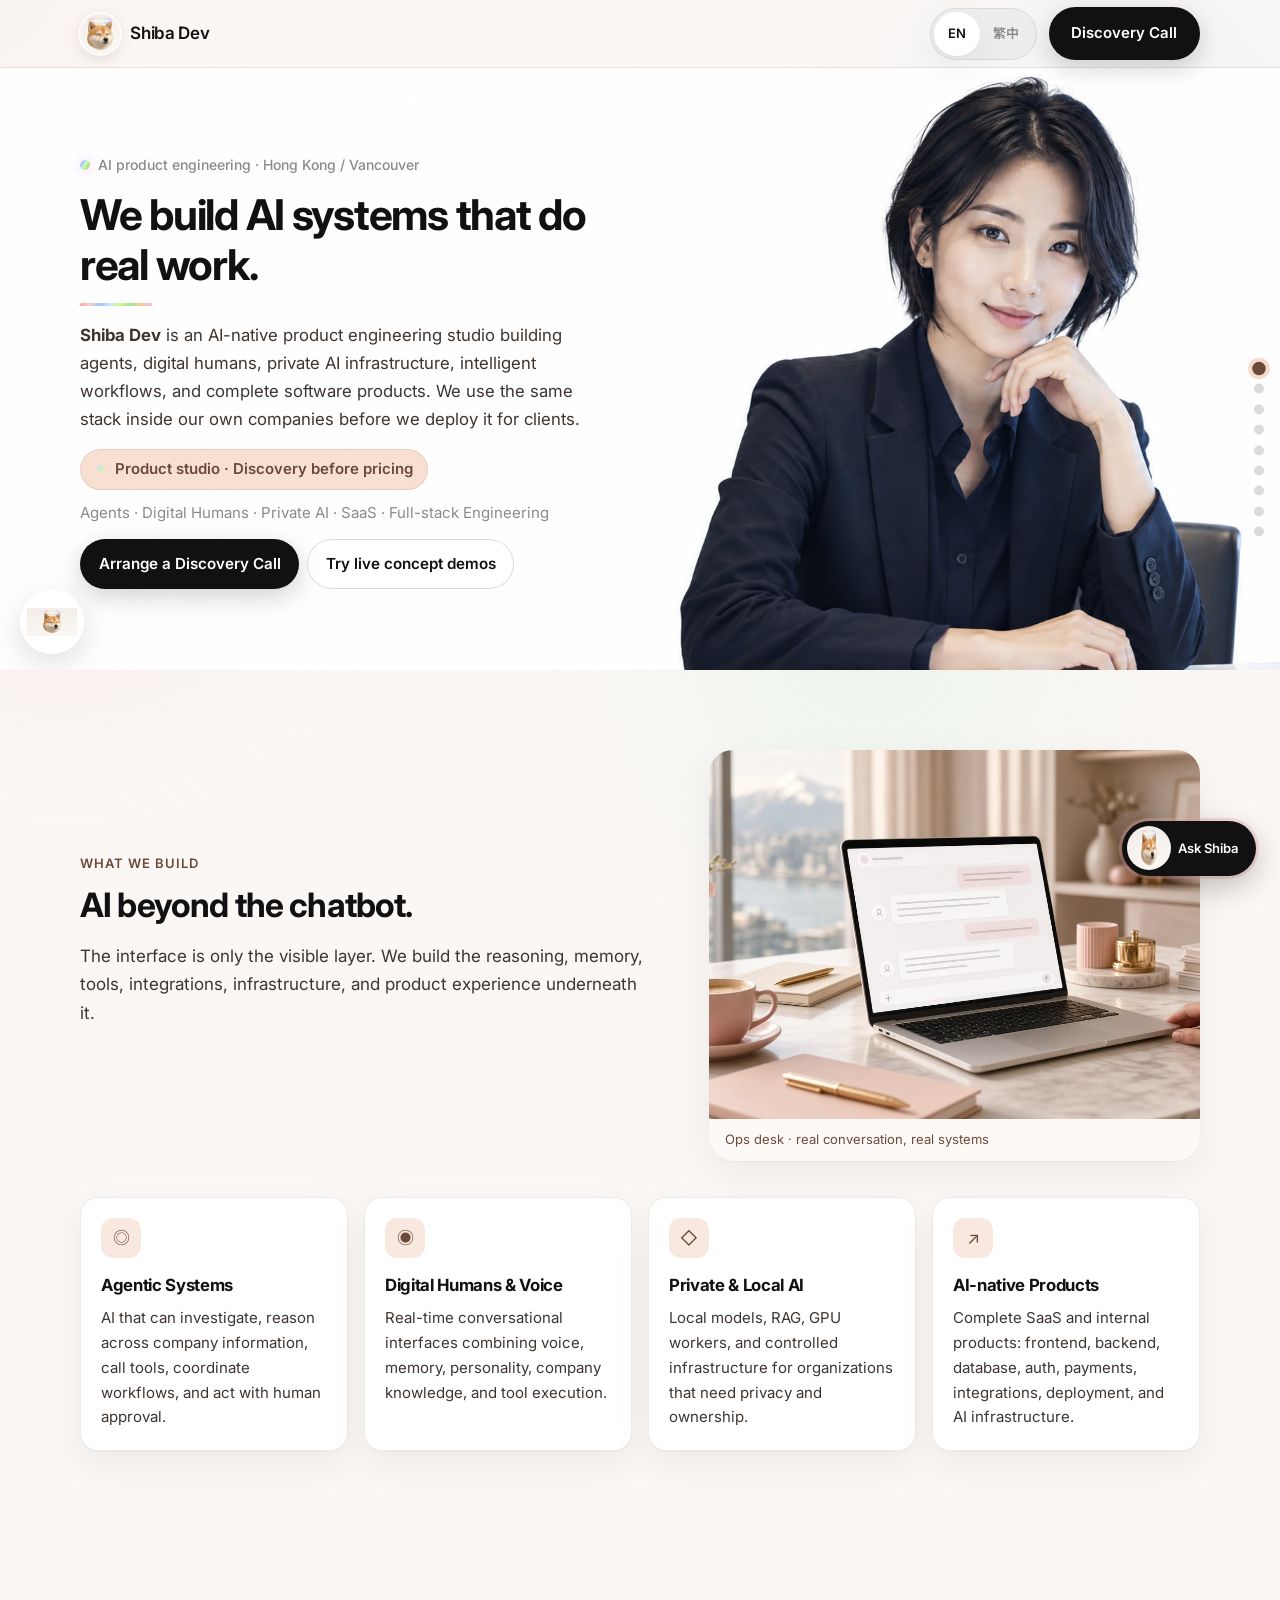
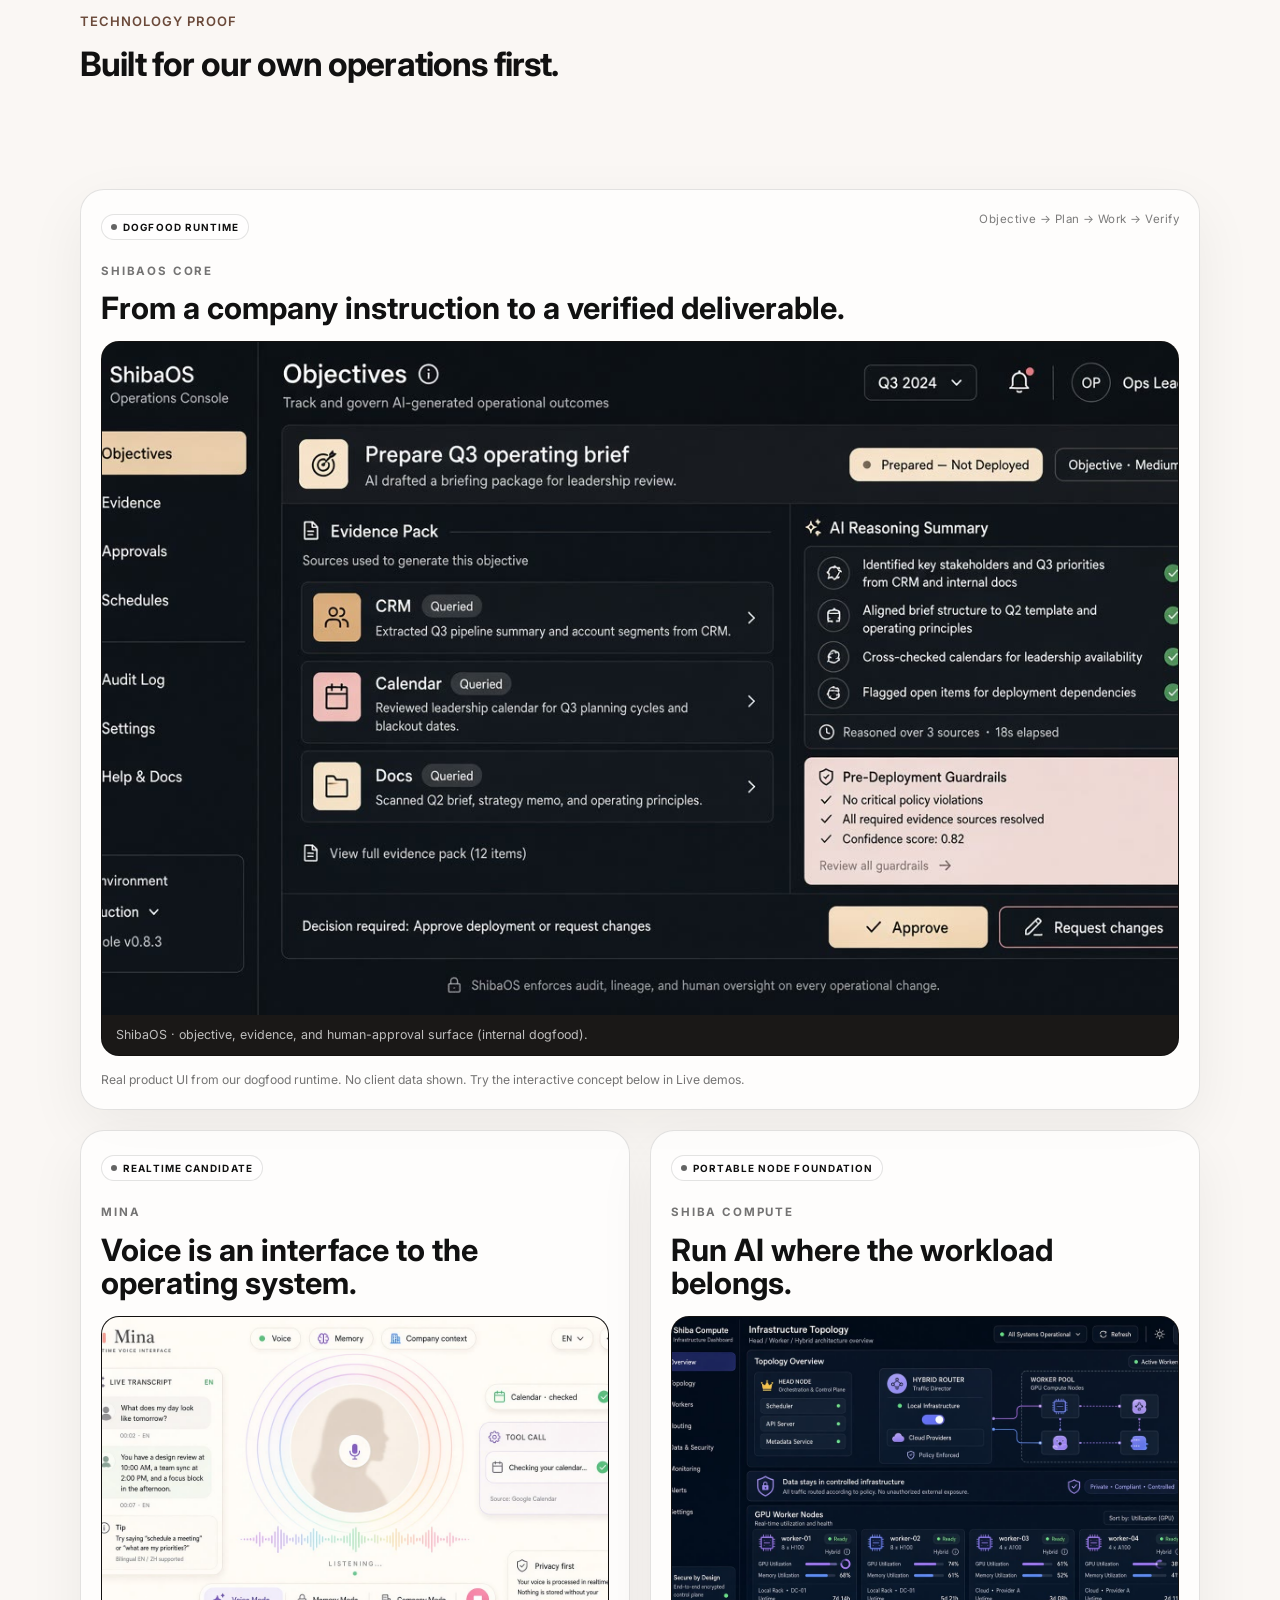
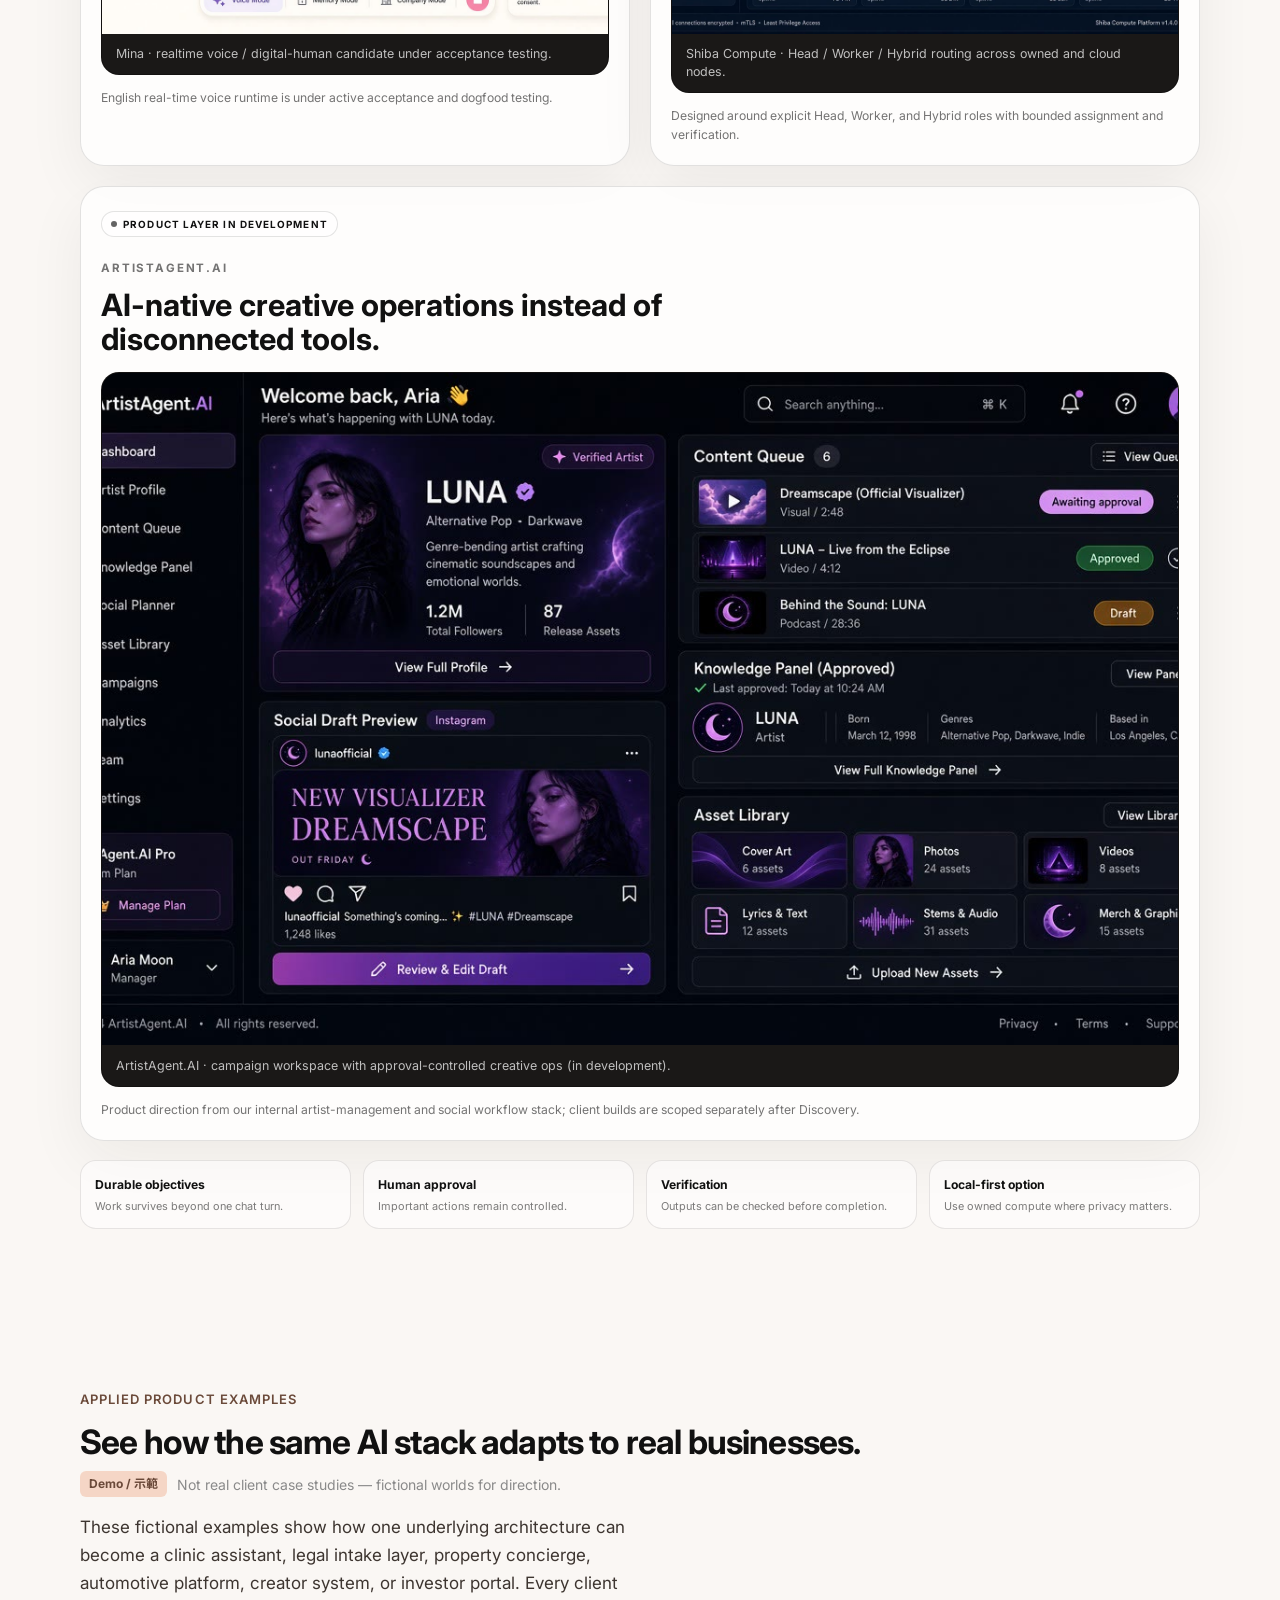
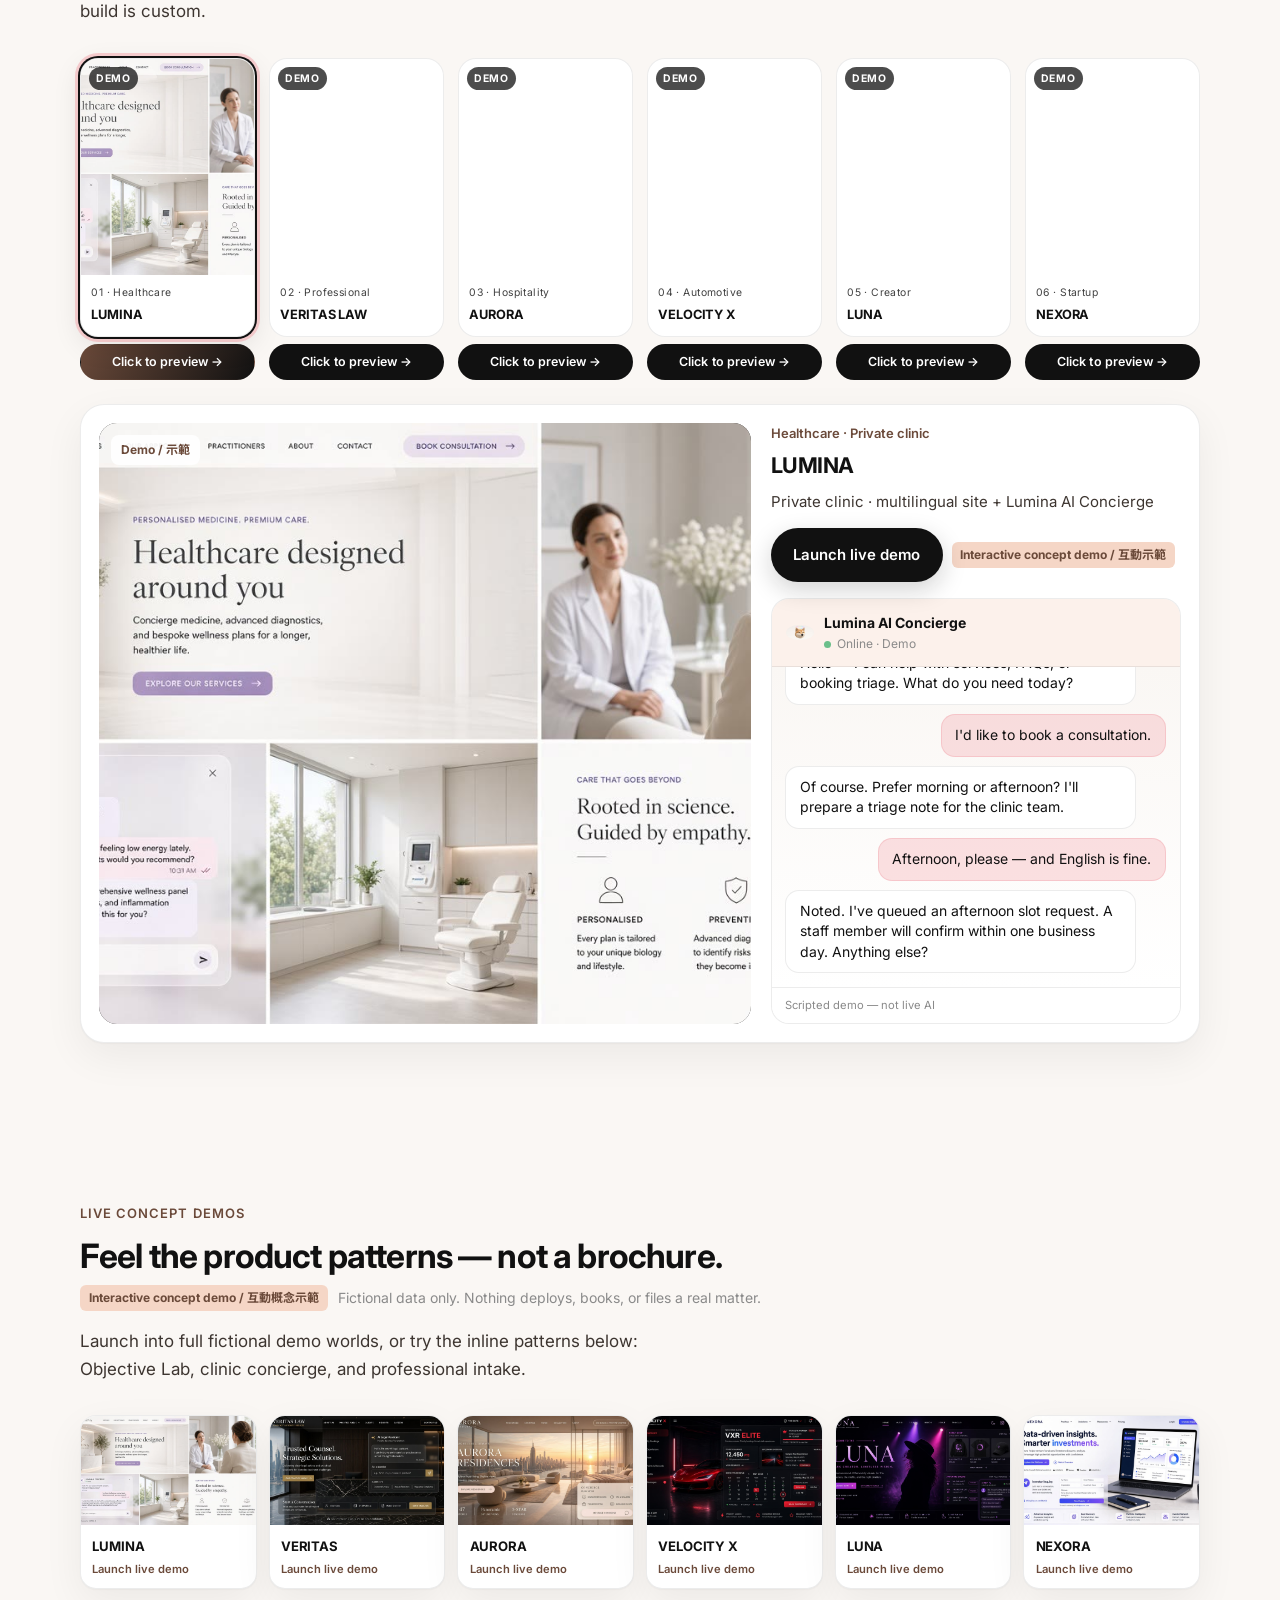
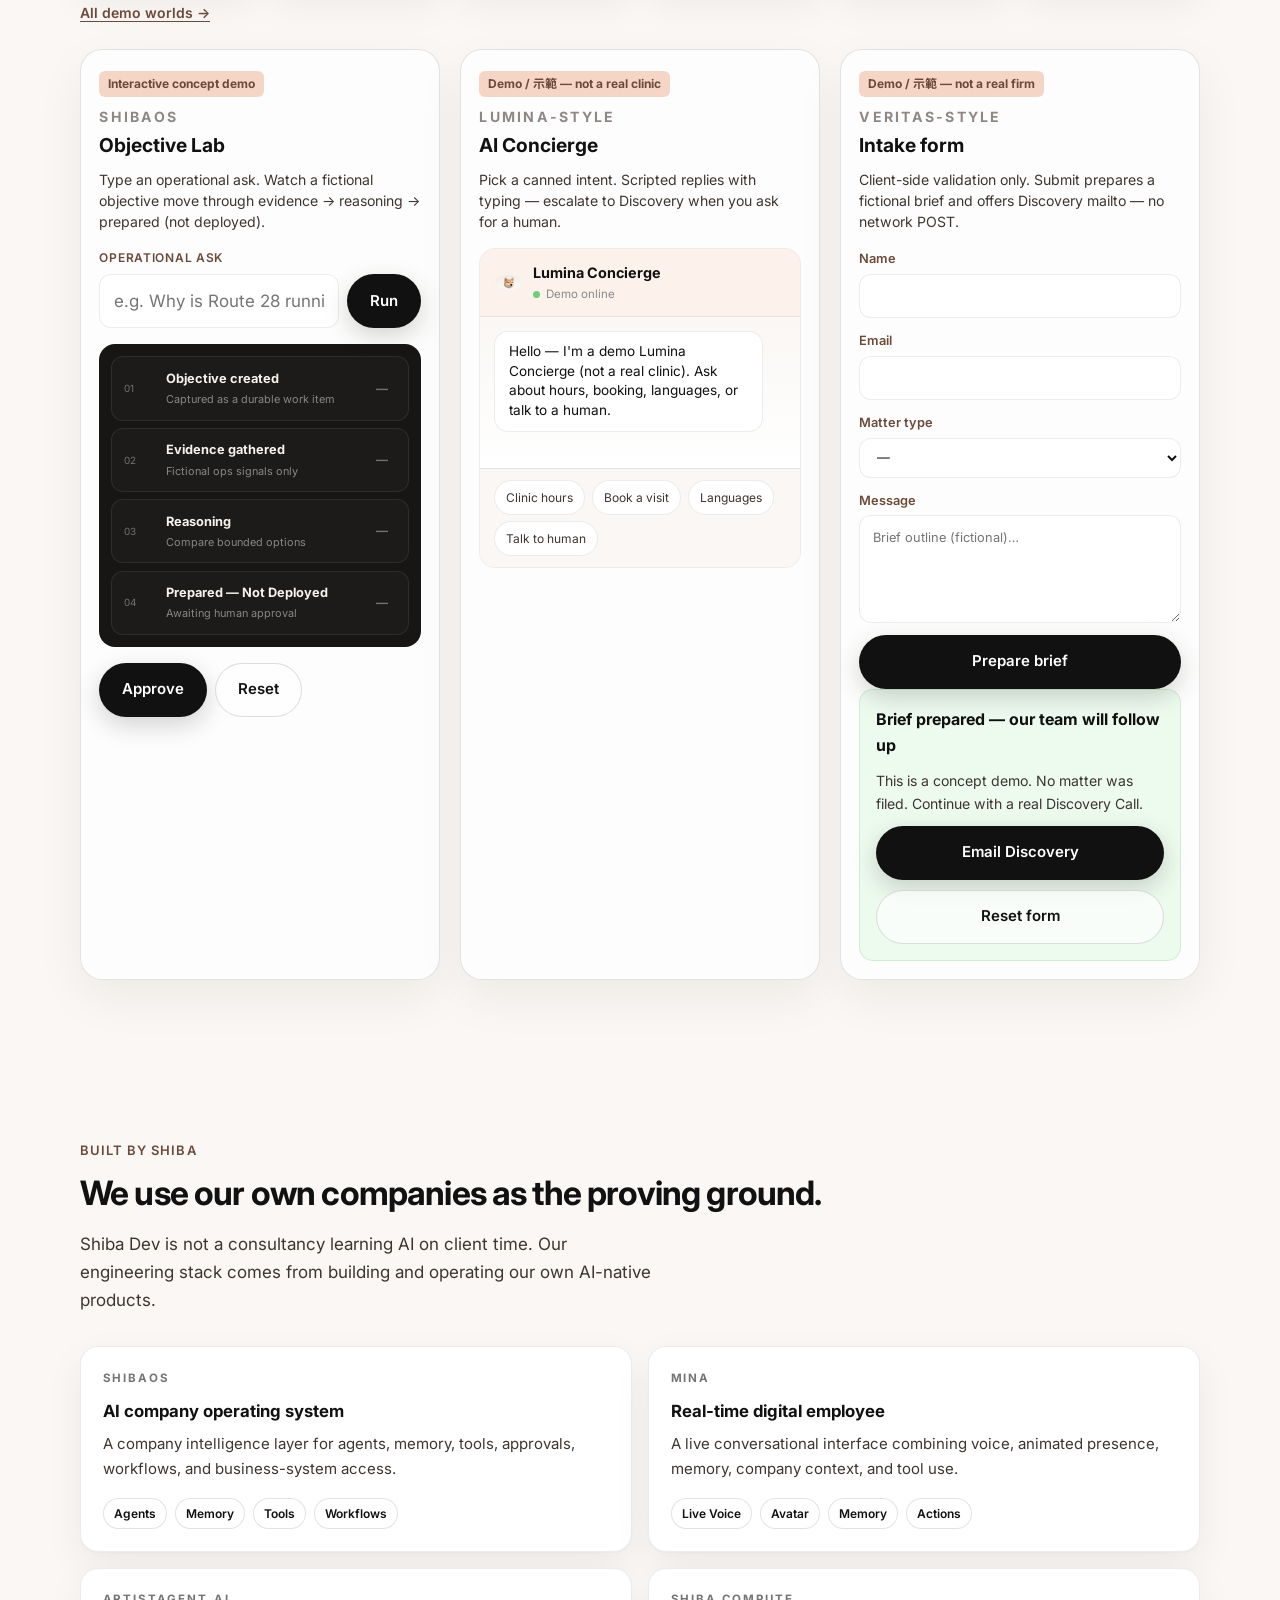
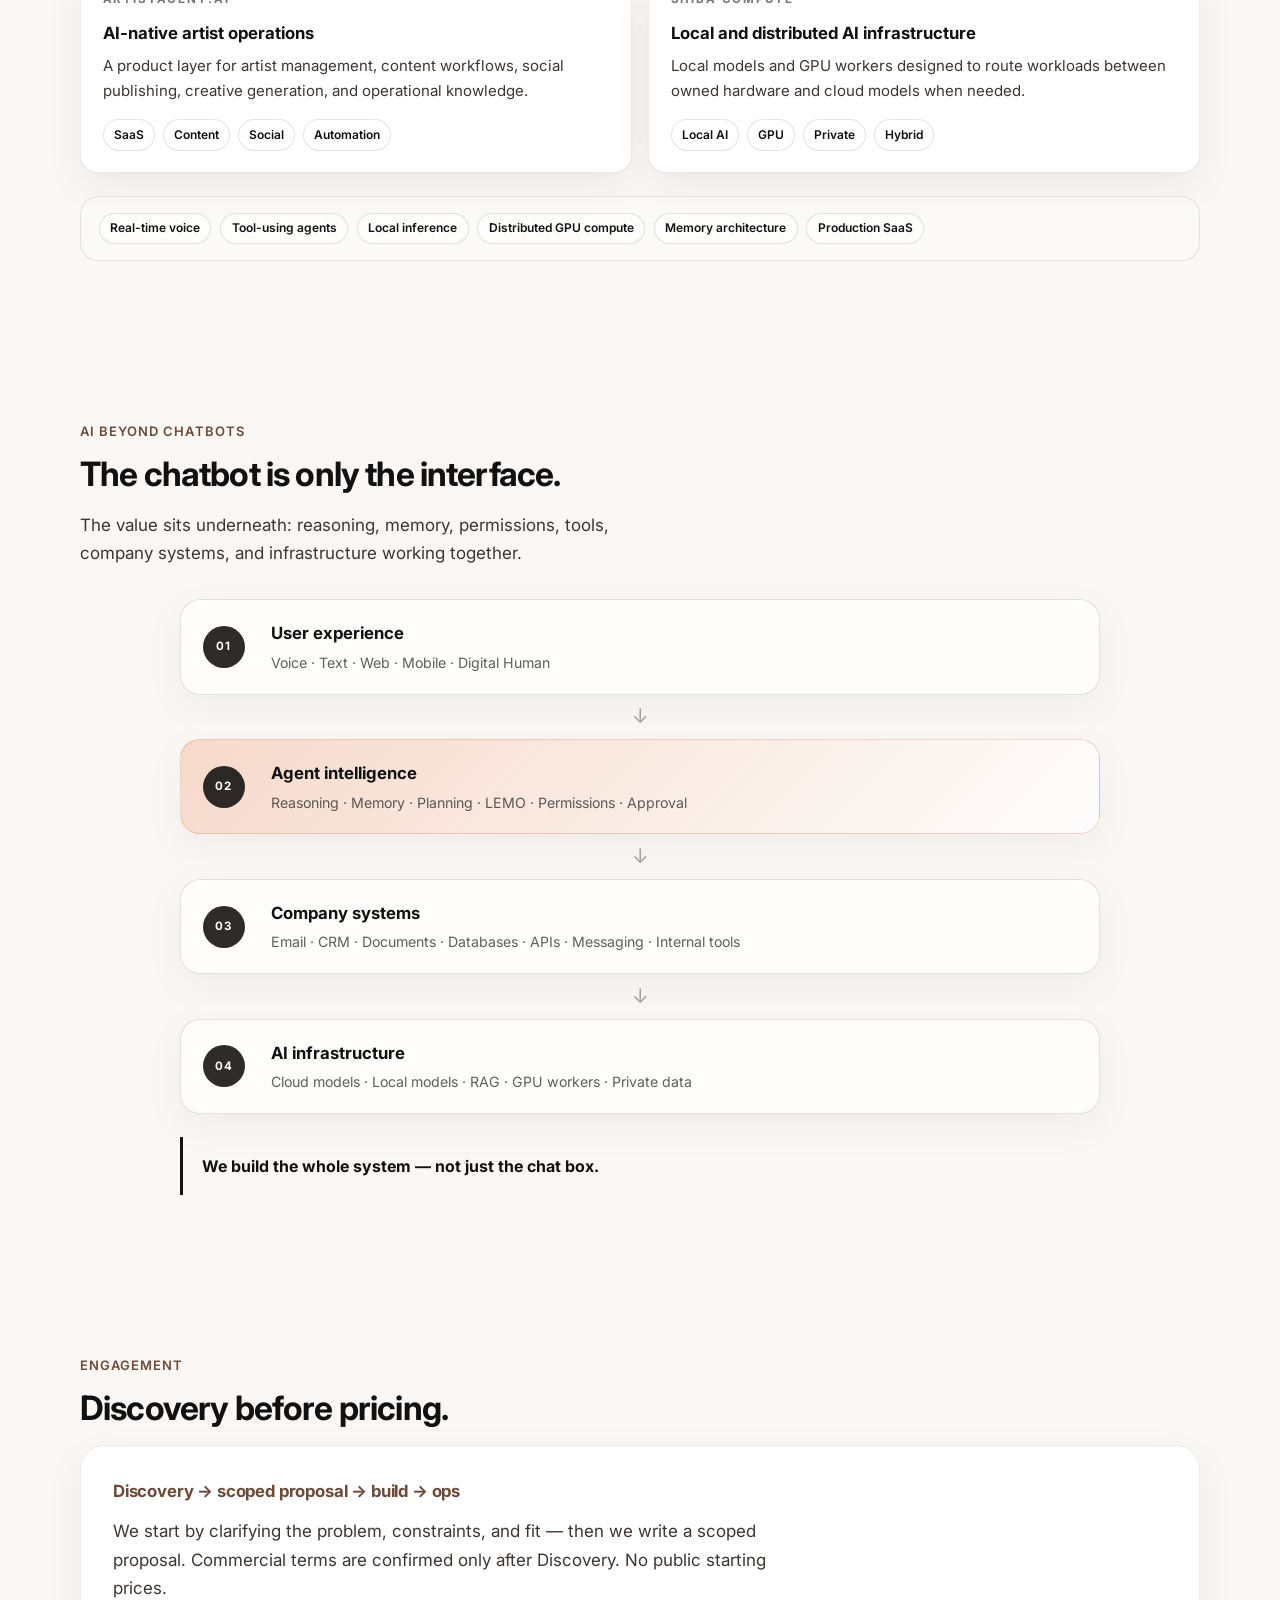
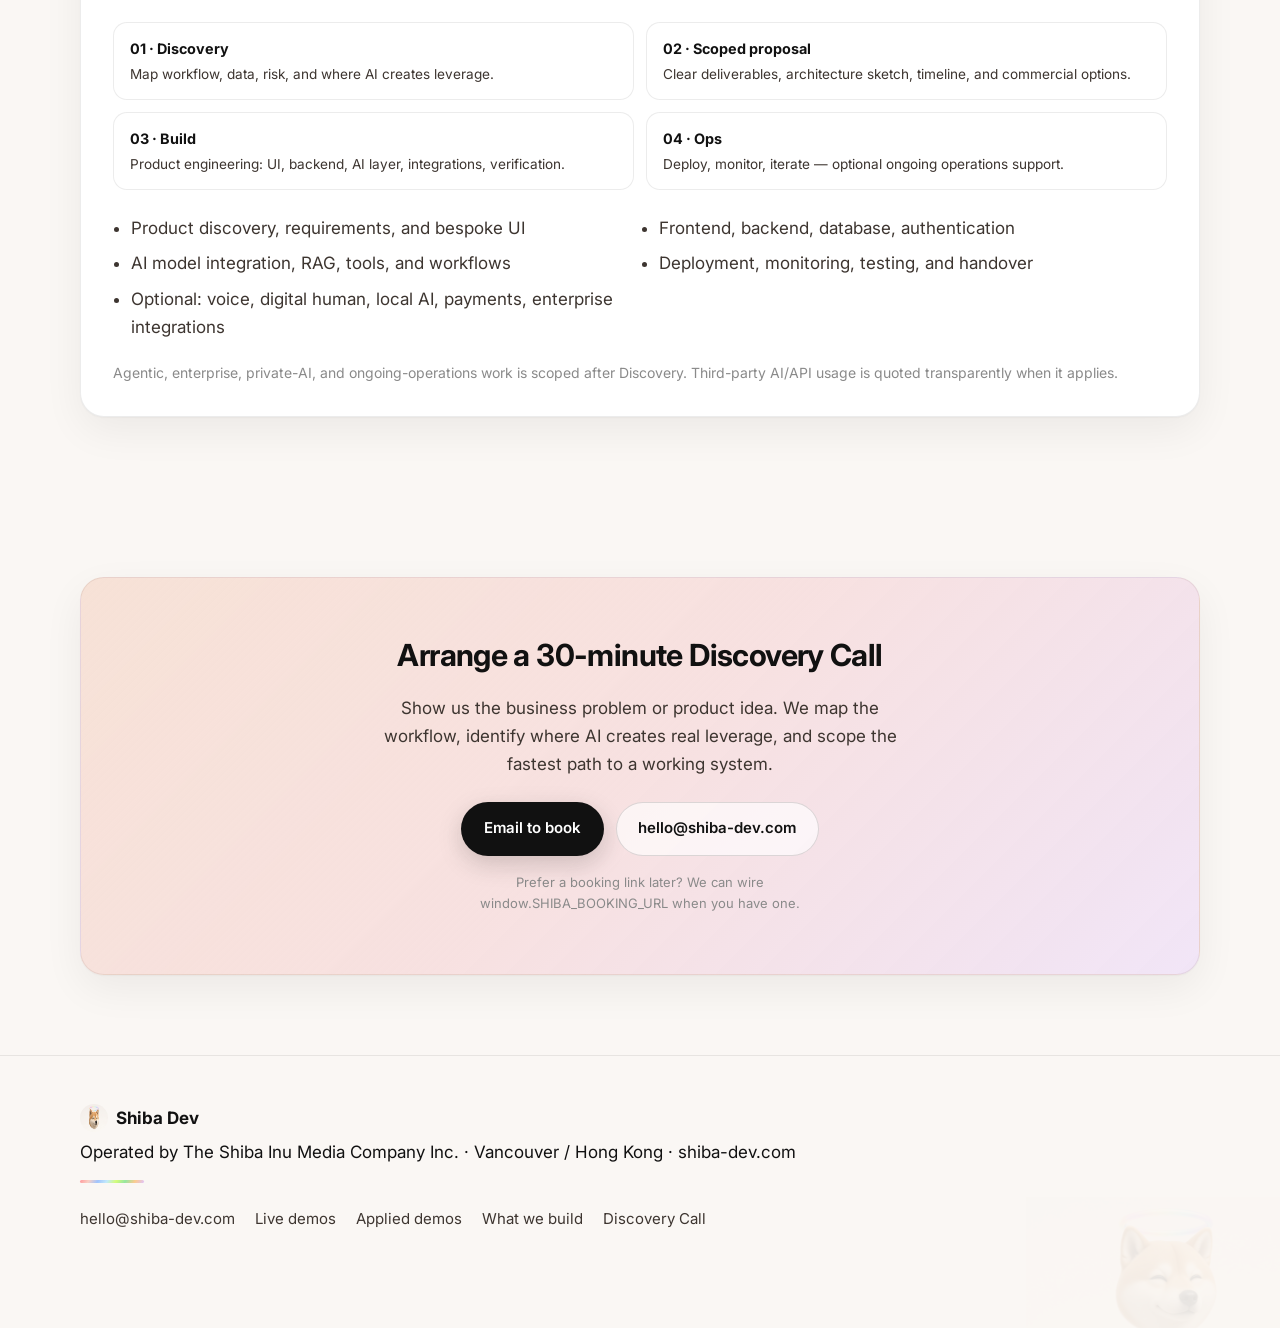
==== index.html @ fb492b7f "Defer mobile Discovery bar until past hero Hide the sticky bottom CTA while the hero is on screen so" ====
<!DOCTYPE html>
<html lang="en">
<head>
  <meta charset="utf-8" />
  <meta name="viewport" content="width=device-width, initial-scale=1" />
  <title>Shiba Dev — AI Product Engineering & Agent Systems | Hong Kong</title>
  <meta name="description" content="Shiba Dev is a Hong Kong AI product engineering studio building AI agents, digital humans, private AI infrastructure, intelligent workflows, and custom AI software." />
  <meta name="theme-color" content="#F5D6C6" />
  <link rel="canonical" href="https://shiba-dev.com/" />
  <link rel="icon" href="assets/shiba-favicon.png" type="image/png" />
  <link rel="apple-touch-icon" href="assets/shiba-favicon.png" />

  <meta property="og:type" content="website" />
  <meta property="og:url" content="https://shiba-dev.com/" />
  <meta property="og:title" content="Shiba Dev — AI Product Engineering & Agent Systems" />
  <meta property="og:description" content="We build AI systems that do real work — agents, digital humans, private AI, and intelligent software." />
  <meta property="og:image" content="https://shiba-dev.com/assets/shiba-mark.png" />
  <meta property="og:locale" content="en_US" />
  <meta property="og:locale:alternate" content="zh_HK" />
  <meta property="og:site_name" content="Shiba Dev" />
  <meta name="twitter:card" content="summary_large_image" />
  <meta name="twitter:title" content="Shiba Dev — AI Product Engineering & Agent Systems" />
  <meta name="twitter:description" content="We build AI systems that do real work — agents, digital humans, private AI, and intelligent software." />
  <meta name="twitter:image" content="https://shiba-dev.com/assets/shiba-mark.png" />

  <link rel="preconnect" href="https://fonts.googleapis.com" />
  <link rel="preconnect" href="https://fonts.gstatic.com" crossorigin />
  <link href="https://fonts.googleapis.com/css2?family=Inter:wght@400;500;600;700&family=Noto+Sans+TC:wght@400;500;700&display=swap" rel="stylesheet" />
  <link rel="stylesheet" href="styles.css?v=mobile4" />

  <style id="hero-overlay-critical">
    /* Desktop: copy overlays left white field of Mina banner */
    section.hero.hero--banner {
      position: relative !important;
      display: grid !important;
      grid-template-columns: 1fr !important;
      grid-template-rows: 1fr !important;
      width: 100% !important;
      aspect-ratio: 1828 / 860 !important;
      min-height: 320px !important;
      max-height: none !important;
      padding: 0 !important;
      margin: 0 !important;
      overflow: hidden !important;
      background: #fff !important;
    }
    section.hero.hero--banner > .hero-banner,
    section.hero.hero--banner > .hero-overlay {
      grid-column: 1 !important;
      grid-row: 1 !important;
      position: relative !important;
      inset: auto !important;
      width: 100% !important;
      height: 100% !important;
      min-height: 0 !important;
      margin: 0 !important;
      padding: 0 !important;
    }
    section.hero.hero--banner > .hero-banner { z-index: 0 !important; }
    section.hero.hero--banner > .hero-overlay {
      z-index: 2 !important;
      display: flex !important;
      align-items: center !important;
      justify-content: flex-start !important;
      box-sizing: border-box !important;
      padding: clamp(1rem, 4vw, 3rem) 0 !important;
      background: transparent !important;
      pointer-events: none !important;
    }
    section.hero.hero--banner .hero-overlay-inner {
      width: min(1120px, calc(100% - 2.5rem)) !important;
      margin-inline: auto !important;
      height: 100% !important;
      display: flex !important;
      align-items: center !important;
      min-width: 0 !important;
    }
    section.hero.hero--banner .hero-copy {
      width: min(34rem, 46%) !important;
      max-width: 46% !important;
      min-width: 0 !important;
      pointer-events: auto !important;
      background: transparent !important;
      box-sizing: border-box !important;
    }
    section.hero.hero--banner .hero-copy h1,
    section.hero.hero--banner .hero-copy p,
    section.hero.hero--banner .hero-copy .btn-row {
      max-width: 100% !important;
      overflow-wrap: anywhere !important;
      word-break: break-word !important;
    }
    section.hero.hero--banner .hero-copy .btn-row {
      display: flex !important;
      flex-wrap: wrap !important;
      gap: 0.5rem !important;
    }
    section.hero.hero--banner .hero-copy .btn {
      max-width: 100% !important;
      box-sizing: border-box !important;
      white-space: normal !important;
      text-align: center !important;
    }
    section.hero.hero--banner .hero-banner picture {
      display: block !important;
      width: 100% !important;
      height: 100% !important;
    }
    section.hero.hero--banner .hero-banner-img {
      width: 100% !important;
      height: 100% !important;
      max-width: none !important;
      object-fit: cover !important;
      object-position: right center !important;
      display: block !important;
    }
    section.hero.hero--banner > .hero-shiba-float {
      grid-column: 1 !important;
      grid-row: 1 !important;
      z-index: 3 !important;
      justify-self: start !important;
      align-self: end !important;
      margin: 0 0 1rem 1.25rem !important;
      position: relative !important;
    }

    /* Tablet/phone: STACK — photo on top, copy below. No overlap with Mina. */
    @media (max-width: 899px) {
      section.hero.hero--banner {
        display: flex !important;
        flex-direction: column !important;
        aspect-ratio: auto !important;
        min-height: 0 !important;
        height: auto !important;
        overflow: visible !important;
      }
      section.hero.hero--banner > .hero-banner {
        position: relative !important;
        grid-column: auto !important;
        grid-row: auto !important;
        width: 100% !important;
        height: min(52vw, 280px) !important;
        min-height: 200px !important;
        flex: 0 0 auto !important;
      }
      section.hero.hero--banner .hero-banner-img {
        object-position: 72% center !important;
      }
      section.hero.hero--banner > .hero-overlay {
        position: relative !important;
        grid-column: auto !important;
        grid-row: auto !important;
        width: 100% !important;
        height: auto !important;
        flex: 1 1 auto !important;
        align-items: flex-start !important;
        padding: 1.25rem 0 1.75rem !important;
        background: #fff !important;
      }
      section.hero.hero--banner .hero-overlay-inner {
        width: min(1120px, calc(100% - 2rem)) !important;
        height: auto !important;
        align-items: flex-start !important;
      }
      section.hero.hero--banner .hero-copy {
        width: 100% !important;
        max-width: 100% !important;
      }
      section.hero.hero--banner .hero-copy h1 {
        font-size: clamp(1.35rem, 6.5vw, 1.85rem) !important;
        max-width: 100% !important;
      }
      section.hero.hero--banner .hero-copy .hero-lead {
        display: block !important;
        -webkit-line-clamp: unset !important;
        overflow: visible !important;
        max-width: 100% !important;
      }
      section.hero.hero--banner > .hero-shiba-float {
        position: absolute !important;
        grid-column: auto !important;
        grid-row: auto !important;
        right: 0.85rem !important;
        left: auto !important;
        top: calc(min(52vw, 280px) - 28px) !important;
        bottom: auto !important;
        margin: 0 !important;
        justify-self: auto !important;
        align-self: auto !important;
      }
    }

    @media (max-width: 520px) {
      section.hero.hero--banner > .hero-banner {
        height: min(58vw, 240px) !important;
        min-height: 180px !important;
      }
      section.hero.hero--banner > .hero-shiba-float {
        top: calc(min(58vw, 240px) - 24px) !important;
        width: 48px !important;
        height: 48px !important;
      }
      section.hero.hero--banner .hero-copy .btn {
        width: 100% !important;
      }
      section.hero.hero--banner .hero-copy .btn-row {
        flex-direction: column !important;
        align-items: stretch !important;
      }
    }
  </style>



  <script>
    (function () {
      try {
        var params = new URLSearchParams(location.search);
        var q = params.get("lang");
        var stored = localStorage.getItem("shiba-lang");
        var lang = "en";
        if (q === "zh" || q === "zh-Hant" || q === "zh-TW" || q === "zh-HK") lang = "zh-Hant";
        else if (q === "en") lang = "en";
        else if (stored === "zh-Hant" || stored === "en") lang = stored;
        document.documentElement.lang = lang;
      } catch (e) {}
    })();
  </script>
  <script type="application/ld+json">
  {
    "@context": "https://schema.org",
    "@type": "ProfessionalService",
    "name": "Shiba Dev",
    "url": "https://shiba-dev.com/",
    "description": "AI product engineering studio building AI agents, digital humans, private AI infrastructure, intelligent workflows, and custom AI software.",
    "areaServed": ["Hong Kong", "Canada"],
    "parentOrganization": {"@type": "Organization", "name": "The Shiba Inu Media Company Inc."},
    "knowsAbout": ["AI agents","digital humans","voice AI","private AI","local AI","RAG","AI SaaS","workflow automation","full-stack software development"]
  }
  </script>

</head>
<body>
  <a class="skip" href="#main">Skip to content</a>
  <div class="cursor-glow" aria-hidden="true"></div>
  <div class="ambient" aria-hidden="true">
    <div class="ambient-blob ambient-blob--a"></div>
    <div class="ambient-blob ambient-blob--b"></div>
    <div class="ambient-blob ambient-blob--c"></div>
  </div>

  <nav class="progress-nav" aria-label="Section progress" id="progress-nav">
    <a href="#top" data-spy="top" class="is-active" title="Home"><span></span></a>
    <a href="#what-we-build" data-spy="what-we-build" title="What we build"><span></span></a>
    <a href="#technology" data-spy="technology" title="Technology proof"><span></span></a>
    <a href="#examples" data-spy="examples" title="Applied demos"><span></span></a>
    <a href="#live-demos" data-spy="live-demos" title="Live demos"><span></span></a>
    <a href="#why" data-spy="why" title="Built by Shiba"><span></span></a>
    <a href="#language" data-spy="language" title="Architecture"><span></span></a>
    <a href="#scope" data-spy="scope" title="Engagement"><span></span></a>
    <a href="#discovery" data-spy="discovery" title="Discovery"><span></span></a>
  </nav>

  <header class="site-header">
    <div class="wrap header-inner">
      <a class="brand" href="#top" aria-label="Shiba Dev home">
        <img src="assets/shiba-mark.png" alt="Shiba Dev" class="brand-mark" width="40" height="40" decoding="async" />
        <span class="brand-text">Shiba Dev</span>
      </a>

      <div class="header-actions">
        <div class="lang-toggle" role="group" aria-label="Language">
          <button type="button" id="lang-en" data-lang="en" aria-pressed="true">EN</button>
          <button type="button" id="lang-zh" data-lang="zh-Hant" aria-pressed="false">繁中</button>
        </div>
        <a class="btn btn-primary nav-cta magnetic" href="#discovery">
          <span class="magnetic-inner">
            <span class="lang-en">Discovery Call</span>
            <span class="lang-zh">Discovery Call</span>
          </span>
        </a>
      </div>
    </div>
  </header>

  <main id="main">
    <!-- HERO -->
    <section class="hero hero--banner" id="top">
      <div class="hero-banner" aria-hidden="true">
        <picture>
          <source srcset="assets/hero-mina.jpg" type="image/jpeg" />
          <img
            src="assets/hero-mina.png"
            alt=""
            class="hero-banner-img"
            width="1920"
            height="800"
            fetchpriority="high"
            decoding="async"
          />
        </picture>
      </div>
      <div class="hero-overlay"><div class="wrap hero-overlay-inner">
        <div class="hero-copy">
          <p class="eyebrow">
            <span class="iri-dot" aria-hidden="true"></span>
            <span class="lang-en">AI product engineering · Hong Kong / Vancouver</span>
            <span class="lang-zh">AI 產品工程 · 香港 / 溫哥華</span>
          </p>

          <h1 class="lang-en">We build AI systems that do real work.</h1>
          <h1 class="lang-zh">我們建立真正<br />可以工作的 AI 系統</h1>

          <hr class="iri-rule" aria-hidden="true" />

          <p class="hero-lead lang-en">
            <strong>Shiba Dev</strong> is an AI-native product engineering studio building agents,
            digital humans, private AI infrastructure, intelligent workflows, and complete software products.
            We use the same stack inside our own companies before we deploy it for clients.
          </p>
          <p class="hero-lead lang-zh">
            <strong>Shiba Dev</strong> 是 AI-native 產品工程團隊，建立 AI agents、數碼人、私有 AI 基建、
            智能工作流程與完整軟件產品。我們先在自己的公司實際使用，再為客戶部署。
          </p>

          <div class="studio-pill" role="note">
            <span class="star" aria-hidden="true">✦</span>
            <span class="lang-en">Product studio · Discovery before pricing</span>
            <span class="lang-zh">產品工作室 · 先 Discovery，再定範圍</span>
          </div>

          <p class="meta-line lang-en">Agents · Digital Humans · Private AI · SaaS · Full-stack Engineering</p>
          <p class="meta-line lang-zh">Agents · 數碼人 · 私有 AI · SaaS · 全棧產品工程</p>

          <div class="btn-row">
            <a class="btn btn-primary magnetic" href="#discovery" data-booking-placeholder="true">
              <span class="magnetic-inner">
                <span class="lang-en">Arrange a Discovery Call</span>
                <span class="lang-zh">預約 Discovery Call</span>
              </span>
            </a>
            <a class="btn btn-ghost" href="#live-demos">
              <span class="lang-en">Try live concept demos</span>
              <span class="lang-zh">試用互動概念示範</span>
            </a>
          </div>
        </div>
      </div>
      </div>
      <div class="hero-shiba-float" aria-hidden="true">
        <img src="assets/shiba-mark.png" alt="" width="64" height="64" decoding="async" />
      </div>
    </section>

    <!-- WHAT WE BUILD -->
    <section id="what-we-build" aria-labelledby="wwb-title">
      <div class="wrap">
        <div class="section-head-split reveal">
          <div>
            <p class="section-label">
              <span class="lang-en">What we build</span>
              <span class="lang-zh">我們建立甚麼</span>
            </p>
            <h2 class="section-title" id="wwb-title">
              <span class="lang-en">AI beyond the chatbot.</span>
              <span class="lang-zh">AI 不只是 chatbot。</span>
            </h2>
            <p class="section-intro lang-en">
              The interface is only the visible layer. We build the reasoning, memory, tools, integrations,
              infrastructure, and product experience underneath it.
            </p>
            <p class="section-intro lang-zh">
              介面只是看得見的一層。我們同時建立背後的推理、記憶、工具、整合、基建與完整產品體驗。
            </p>
          </div>
          <figure class="ops-photo tilt-target" data-tilt>
            <picture>
              <source srcset="assets/photo-ops.jpg" type="image/jpeg" />
              <img src="assets/photo-ops.png" alt="" width="640" height="480" loading="lazy" decoding="async" />
            </picture>
            <figcaption class="lang-en">Ops desk · real conversation, real systems</figcaption>
            <figcaption class="lang-zh">營運桌面 · 真實對話，真實系統</figcaption>
          </figure>
        </div>

        <div class="grid grid-4">
          <article class="card reveal">
            <div class="card-icon" aria-hidden="true">◎</div>
            <h3 class="lang-en">Agentic Systems</h3>
            <h3 class="lang-zh">Agentic 系統</h3>
            <p class="lang-en">AI that can investigate, reason across company information, call tools, coordinate workflows, and act with human approval.</p>
            <p class="lang-zh">讓 AI 跨系統調查、推理、呼叫工具、協調流程，並在人工審批下執行工作。</p>
          </article>
          <article class="card reveal">
            <div class="card-icon" aria-hidden="true">◉</div>
            <h3 class="lang-en">Digital Humans &amp; Voice</h3>
            <h3 class="lang-zh">數碼人與即時語音</h3>
            <p class="lang-en">Real-time conversational interfaces combining voice, memory, personality, company knowledge, and tool execution.</p>
            <p class="lang-zh">結合即時語音、記憶、角色、公司知識與工具執行的自然對話介面。</p>
          </article>
          <article class="card reveal">
            <div class="card-icon" aria-hidden="true">◇</div>
            <h3 class="lang-en">Private &amp; Local AI</h3>
            <h3 class="lang-zh">私有與本地 AI</h3>
            <p class="lang-en">Local models, RAG, GPU workers, and controlled infrastructure for organizations that need privacy and ownership.</p>
            <p class="lang-zh">本地模型、RAG、GPU workers 與受控基建，適合重視私隱、控制權與資料主權的企業。</p>
          </article>
          <article class="card reveal">
            <div class="card-icon" aria-hidden="true">↗</div>
            <h3 class="lang-en">AI-native Products</h3>
            <h3 class="lang-zh">AI-native 產品</h3>
            <p class="lang-en">Complete SaaS and internal products: frontend, backend, database, auth, payments, integrations, deployment, and AI infrastructure.</p>
            <p class="lang-zh">完整 SaaS 與內部產品：前端、後端、資料庫、登入、支付、整合、部署與 AI 基建。</p>
          </article>
        </div>
      </div>
    </section>

    <!-- TECHNOLOGY PROOF -->
    <section id="technology" aria-labelledby="technology-title">
      <div class="wrap">
        <p class="section-label reveal">
          <span class="lang-en">Technology proof</span>
          <span class="lang-zh">技術實證</span>
        </p>
        <h2 class="section-title reveal" id="technology-title">
          <span class="lang-en">Built for our own operations first.</span>
          <span class="lang-zh">先為自己的營運而建。</span>
        </h2>
        <p class="section-intro lang-en reveal">
          These are not stock AI diagrams. They are product patterns from systems we are actively building and dogfooding inside Shiba.
        </p>
        <p class="section-intro lang-zh reveal">
          這些不是通用 AI 概念圖，而是我們正在 Shiba 內部實際建立及 dogfood 的產品架構與工作模式。
        </p>

        <div class="tech-proof-grid">
          <article class="tech-proof tech-proof--wide reveal">
            <div class="tech-proof-head">
              <div>
                <span class="tech-status tech-status--active">DOGFOOD RUNTIME</span>
                <p class="proof-kicker">SHIBAOS CORE</p>
                <h3 class="lang-en">From a company instruction to a verified deliverable.</h3>
                <h3 class="lang-zh">由一句公司指令，到可驗證的交付結果。</h3>
              </div>
              <span class="tech-version">Objective → Plan → Work → Verify</span>
            </div>
            <figure class="proof-shot">
              <picture>
                <source srcset="assets/proof-shibaos.jpg" type="image/jpeg" />
                <img src="assets/proof-shibaos.png" alt="ShibaOS objective workflow proof screenshot" width="1400" height="820" loading="lazy" decoding="async" />
              </picture>
              <figcaption class="lang-en">ShibaOS · objective, evidence, and human-approval surface (internal dogfood).</figcaption>
              <figcaption class="lang-zh">ShibaOS · Objective、Evidence 與人工審批介面（內部 dogfood）。</figcaption>
            </figure>
            <p class="tech-footnote lang-en">Real product UI from our dogfood runtime. No client data shown. Try the interactive concept below in Live demos.</p>
            <p class="tech-footnote lang-zh">來自內部 dogfood runtime 的真實產品介面，不含客戶資料。可於下方 Live demos 試用互動概念。</p>
          </article>

          <article class="tech-proof reveal">
            <div class="tech-proof-head">
              <div>
                <span class="tech-status tech-status--candidate">REALTIME CANDIDATE</span>
                <p class="proof-kicker">MINA</p>
                <h3 class="lang-en">Voice is an interface to the operating system.</h3>
                <h3 class="lang-zh">語音只是進入作業系統的其中一個介面。</h3>
              </div>
            </div>
            <figure class="proof-shot">
              <picture>
                <source srcset="assets/proof-mina.jpg" type="image/jpeg" />
                <img src="assets/proof-mina.png" alt="Mina digital human voice interface proof screenshot" width="900" height="700" loading="lazy" decoding="async" />
              </picture>
              <figcaption class="lang-en">Mina · realtime voice / digital-human candidate under acceptance testing.</figcaption>
              <figcaption class="lang-zh">Mina · 即時語音／數碼人候選介面，acceptance 測試中。</figcaption>
            </figure>
            <p class="tech-footnote lang-en">English real-time voice runtime is under active acceptance and dogfood testing.</p>
            <p class="tech-footnote lang-zh">英文即時語音 runtime 正在進行 acceptance 與 dogfood 測試。</p>
          </article>

          <article class="tech-proof reveal">
            <div class="tech-proof-head">
              <div>
                <span class="tech-status tech-status--foundation">PORTABLE NODE FOUNDATION</span>
                <p class="proof-kicker">SHIBA COMPUTE</p>
                <h3 class="lang-en">Run AI where the workload belongs.</h3>
                <h3 class="lang-zh">讓 AI 在最適合的節點執行。</h3>
              </div>
            </div>
            <figure class="proof-shot">
              <picture>
                <source srcset="assets/proof-compute.jpg" type="image/jpeg" />
                <img src="assets/proof-compute.png" alt="Shiba Compute node topology proof screenshot" width="900" height="700" loading="lazy" decoding="async" />
              </picture>
              <figcaption class="lang-en">Shiba Compute · Head / Worker / Hybrid routing across owned and cloud nodes.</figcaption>
              <figcaption class="lang-zh">Shiba Compute · 在自有與雲端節點之間的 Head／Worker／Hybrid 調度。</figcaption>
            </figure>
            <p class="tech-footnote lang-en">Designed around explicit Head, Worker, and Hybrid roles with bounded assignment and verification.</p>
            <p class="tech-footnote lang-zh">以明確的 Head、Worker、Hybrid 角色設計，並採用受控任務分配及驗證。</p>
          </article>

          <article class="tech-proof tech-proof--wide reveal">
            <div class="tech-proof-head">
              <div>
                <span class="tech-status tech-status--build">PRODUCT LAYER IN DEVELOPMENT</span>
                <p class="proof-kicker">ARTISTAGENT.AI</p>
                <h3 class="lang-en">AI-native creative operations instead of disconnected tools.</h3>
                <h3 class="lang-zh">把零散 AI 工具變成完整創作營運流程。</h3>
              </div>
            </div>
            <figure class="proof-shot">
              <picture>
                <source srcset="assets/proof-artistagent.jpg" type="image/jpeg" />
                <img src="assets/proof-artistagent.png" alt="ArtistAgent.AI creative operations proof screenshot" width="1400" height="820" loading="lazy" decoding="async" />
              </picture>
              <figcaption class="lang-en">ArtistAgent.AI · campaign workspace with approval-controlled creative ops (in development).</figcaption>
              <figcaption class="lang-zh">ArtistAgent.AI · 受審批控制的創作營運工作區（開發中）。</figcaption>
            </figure>
            <p class="tech-footnote lang-en">Product direction from our internal artist-management and social workflow stack; client builds are scoped separately after Discovery.</p>
            <p class="tech-footnote lang-zh">畫面展示內部藝人管理及社交工作流程的產品方向；客戶版本於 Discovery 後另行定範圍。</p>
          </article>
        </div>

        <div class="tech-principles reveal">
          <div><strong>Durable objectives</strong><span>Work survives beyond one chat turn.</span></div>
          <div><strong>Human approval</strong><span>Important actions remain controlled.</span></div>
          <div><strong>Verification</strong><span>Outputs can be checked before completion.</span></div>
          <div><strong>Local-first option</strong><span>Use owned compute where privacy matters.</span></div>
        </div>
      </div>
    </section>

    <!-- INTERACTIVE EXAMPLES -->
    <section id="examples" aria-labelledby="ex-title">
      <div class="wrap">
        <p class="section-label reveal">
          <span class="lang-en">Applied product examples</span>
          <span class="lang-zh">應用產品示範</span>
        </p>
        <h2 class="section-title reveal" id="ex-title">
          <span class="lang-en">See how the same AI stack adapts to real businesses.</span>
          <span class="lang-zh">看看同一套 AI 架構如何適配不同業務。</span>
        </h2>
        <p class="demo-note reveal">
          <span class="badge-demo">Demo / 示範</span>
          <span class="lang-en">Not real client case studies — fictional worlds for direction.</span>
          <span class="lang-zh">非真實客戶案例——僅作方向展示的虛構世界。</span>
        </p>
        <p class="section-intro lang-en reveal">
          These fictional examples show how one underlying architecture can become a clinic assistant, legal intake layer,
          property concierge, automotive platform, creator system, or investor portal. Every client build is custom.
        </p>
        <p class="section-intro lang-zh reveal">
          點選示範世界，展開寫實模擬畫面，並觀看腳本化 AI 禮賓回覆。每個真實項目均客製設計。
        </p>

        <div class="demo-gallery reveal" role="tablist" aria-label="Demo worlds" id="example-tabs">
          <div class="demo-card-shell tilt-target is-selected" data-example="lumina" data-tilt>
            <button type="button" class="demo-card" role="tab" id="tab-lumina" data-example="lumina" aria-controls="demo-stage" aria-selected="true" tabindex="0">
              <span class="demo-badge">Demo</span>
              <picture>
                <source srcset="assets/demo-lumina.jpg" type="image/jpeg" />
                <img src="assets/demo-lumina.png" alt="LUMINA demo world" width="640" height="400" loading="lazy" decoding="async" />
              </picture>
              <span class="demo-meta">
                <span class="tab-num">01 · Healthcare</span>
                <span class="tab-name">LUMINA</span>
              </span>
            </button>
            <a class="demo-preview-cta" href="/demos/lumina/">
              <span class="lang-en">Click to preview →</span>
              <span class="lang-zh">點擊預覽 →</span>
            </a>
          </div>
          <div class="demo-card-shell tilt-target" data-example="veritas" data-tilt>
            <button type="button" class="demo-card" role="tab" id="tab-veritas" data-example="veritas" aria-controls="demo-stage" aria-selected="false" tabindex="-1">
              <span class="demo-badge">Demo</span>
              <picture>
                <source srcset="assets/demo-veritas.jpg" type="image/jpeg" />
                <img src="assets/demo-veritas.png" alt="VERITAS LAW demo world" width="640" height="400" loading="lazy" decoding="async" />
              </picture>
              <span class="demo-meta">
                <span class="tab-num">02 · Professional</span>
                <span class="tab-name">VERITAS LAW</span>
              </span>
            </button>
            <a class="demo-preview-cta" href="/demos/veritas/">
              <span class="lang-en">Click to preview →</span>
              <span class="lang-zh">點擊預覽 →</span>
            </a>
          </div>
          <div class="demo-card-shell tilt-target" data-example="aurora" data-tilt>
            <button type="button" class="demo-card" role="tab" id="tab-aurora" data-example="aurora" aria-controls="demo-stage" aria-selected="false" tabindex="-1">
              <span class="demo-badge">Demo</span>
              <picture>
                <source srcset="assets/demo-aurora.jpg" type="image/jpeg" />
                <img src="assets/demo-aurora.png" alt="AURORA RESIDENCES demo world" width="640" height="400" loading="lazy" decoding="async" />
              </picture>
              <span class="demo-meta">
                <span class="tab-num">03 · Hospitality</span>
                <span class="tab-name">AURORA</span>
              </span>
            </button>
            <a class="demo-preview-cta" href="/demos/aurora/">
              <span class="lang-en">Click to preview →</span>
              <span class="lang-zh">點擊預覽 →</span>
            </a>
          </div>
          <div class="demo-card-shell tilt-target" data-example="velocity" data-tilt>
            <button type="button" class="demo-card" role="tab" id="tab-velocity" data-example="velocity" aria-controls="demo-stage" aria-selected="false" tabindex="-1">
              <span class="demo-badge">Demo</span>
              <picture>
                <source srcset="assets/demo-velocity.jpg" type="image/jpeg" />
                <img src="assets/demo-velocity.png" alt="VELOCITY X demo world" width="640" height="400" loading="lazy" decoding="async" />
              </picture>
              <span class="demo-meta">
                <span class="tab-num">04 · Automotive</span>
                <span class="tab-name">VELOCITY X</span>
              </span>
            </button>
            <a class="demo-preview-cta" href="/demos/velocity/">
              <span class="lang-en">Click to preview →</span>
              <span class="lang-zh">點擊預覽 →</span>
            </a>
          </div>
          <div class="demo-card-shell tilt-target" data-example="luna" data-tilt>
            <button type="button" class="demo-card" role="tab" id="tab-luna" data-example="luna" aria-controls="demo-stage" aria-selected="false" tabindex="-1">
              <span class="demo-badge">Demo</span>
              <picture>
                <source srcset="assets/demo-luna.jpg" type="image/jpeg" />
                <img src="assets/demo-luna.png" alt="LUNA demo world" width="640" height="400" loading="lazy" decoding="async" />
              </picture>
              <span class="demo-meta">
                <span class="tab-num">05 · Creator</span>
                <span class="tab-name">LUNA</span>
              </span>
            </button>
            <a class="demo-preview-cta" href="/demos/luna/">
              <span class="lang-en">Click to preview →</span>
              <span class="lang-zh">點擊預覽 →</span>
            </a>
          </div>
          <div class="demo-card-shell tilt-target" data-example="nexora" data-tilt>
            <button type="button" class="demo-card" role="tab" id="tab-nexora" data-example="nexora" aria-controls="demo-stage" aria-selected="false" tabindex="-1">
              <span class="demo-badge">Demo</span>
              <picture>
                <source srcset="assets/demo-nexora.jpg" type="image/jpeg" />
                <img src="assets/demo-nexora.png" alt="NEXORA demo world" width="640" height="400" loading="lazy" decoding="async" />
              </picture>
              <span class="demo-meta">
                <span class="tab-num">06 · Startup</span>
                <span class="tab-name">NEXORA</span>
              </span>
            </button>
            <a class="demo-preview-cta" href="/demos/nexora/">
              <span class="lang-en">Click to preview →</span>
              <span class="lang-zh">點擊預覽 →</span>
            </a>
          </div>
        </div>

        <div class="demo-stage reveal" id="demo-stage" role="tabpanel" aria-labelledby="tab-lumina">
          <div class="demo-stage-visual">
            <picture>
              <source id="stage-source" srcset="assets/demo-lumina.jpg" type="image/jpeg" />
              <img id="stage-img" src="assets/demo-lumina.png" alt="LUMINA demo — photoreal mockup" width="1200" height="750" loading="lazy" decoding="async" />
            </picture>
            <span class="stage-demo-label">Demo / 示範</span>
          </div>
          <div class="demo-stage-side">
            <div class="stage-info">
              <p class="stage-cat" id="stage-cat">Healthcare · 私人診所</p>
              <h3 id="stage-name">LUMINA</h3>
              <p class="stage-blurb lang-en" id="stage-blurb-en">Private clinic · multilingual site + Lumina AI Concierge</p>
              <p class="stage-blurb lang-zh" id="stage-blurb-zh">私人診所 · 多語言網站 + Lumina AI Concierge</p>
              <div class="stage-launch">
                <a class="btn btn-primary" id="stage-launch" href="/demos/lumina/">
                  <span class="lang-en">Launch live demo</span>
                  <span class="lang-zh">進入互動示範</span>
                </a>
                <span class="badge-demo">Interactive concept demo / 互動示範</span>
              </div>
            </div>
            <div class="mock-chat" id="mock-chat" aria-live="polite">
              <div class="mock-chat-head">
                <img src="assets/shiba-mark.png" alt="" width="28" height="28" class="chat-avatar" />
                <div>
                  <strong id="chat-agent">Lumina AI Concierge</strong>
                  <span class="online"><i></i> Online · Demo</span>
                </div>
              </div>
              <div class="mock-chat-body" id="chat-body"></div>
              <div class="mock-chat-foot">
                <span class="lang-en">Scripted demo — not live AI</span>
                <span class="lang-zh">腳本示範 — 非即時 AI</span>
              </div>
            </div>
          </div>
        </div>
      </div>
    </section>


    <!-- LIVE CONCEPT DEMOS -->
    <section id="live-demos" aria-labelledby="live-demos-title">
      <div class="wrap">
        <p class="section-label reveal">
          <span class="lang-en">Live concept demos</span>
          <span class="lang-zh">互動概念示範</span>
        </p>
        <h2 class="section-title reveal" id="live-demos-title">
          <span class="lang-en">Feel the product patterns — not a brochure.</span>
          <span class="lang-zh">親身體驗產品模式——不是簡介頁。</span>
        </h2>
        <p class="demo-note reveal">
          <span class="badge-demo">Interactive concept demo / 互動概念示範</span>
          <span class="lang-en">Fictional data only. Nothing deploys, books, or files a real matter.</span>
          <span class="lang-zh">僅使用虛構資料。不會真實部署、預約或立案。</span>
        </p>
        <p class="section-intro lang-en reveal">
          Launch into full fictional demo worlds, or try the inline patterns below: Objective Lab, clinic concierge, and professional intake.
        </p>
        <p class="section-intro lang-zh reveal">
          可進入完整虛構示範世界，或試用下方內嵌模式：Objective Lab、診所禮賓、專業 Intake。
        </p>

        <div class="world-launch-grid reveal" aria-label="Launchable demo worlds">
          <a class="world-launch-tile" href="/demos/lumina/">
            <img src="assets/demo-lumina.jpg" alt="" width="320" height="200" loading="lazy" />
            <span class="wlt-meta"><strong>LUMINA</strong><small class="lang-en">Launch live demo</small><small class="lang-zh">進入互動示範</small></span>
          </a>
          <a class="world-launch-tile" href="/demos/veritas/">
            <img src="assets/demo-veritas.jpg" alt="" width="320" height="200" loading="lazy" />
            <span class="wlt-meta"><strong>VERITAS</strong><small class="lang-en">Launch live demo</small><small class="lang-zh">進入互動示範</small></span>
          </a>
          <a class="world-launch-tile" href="/demos/aurora/">
            <img src="assets/demo-aurora.jpg" alt="" width="320" height="200" loading="lazy" />
            <span class="wlt-meta"><strong>AURORA</strong><small class="lang-en">Launch live demo</small><small class="lang-zh">進入互動示範</small></span>
          </a>
          <a class="world-launch-tile" href="/demos/velocity/">
            <img src="assets/demo-velocity.jpg" alt="" width="320" height="200" loading="lazy" />
            <span class="wlt-meta"><strong>VELOCITY X</strong><small class="lang-en">Launch live demo</small><small class="lang-zh">進入互動示範</small></span>
          </a>
          <a class="world-launch-tile" href="/demos/luna/">
            <img src="assets/demo-luna.jpg" alt="" width="320" height="200" loading="lazy" />
            <span class="wlt-meta"><strong>LUNA</strong><small class="lang-en">Launch live demo</small><small class="lang-zh">進入互動示範</small></span>
          </a>
          <a class="world-launch-tile" href="/demos/nexora/">
            <img src="assets/demo-nexora.jpg" alt="" width="320" height="200" loading="lazy" />
            <span class="wlt-meta"><strong>NEXORA</strong><small class="lang-en">Launch live demo</small><small class="lang-zh">進入互動示範</small></span>
          </a>
        </div>
        <p class="demo-note reveal" style="margin-top:0.75rem">
          <a href="/demos/" style="font-weight:600;color:var(--warm-brown)"><span class="lang-en">All demo worlds →</span><span class="lang-zh">全部示範世界 →</span></a>
        </p>

        <div class="live-demo-grid">
          <!-- A. ShibaOS Objective Lab -->
          <article class="live-demo-card reveal" id="demo-objective-lab">
            <div class="live-demo-head">
              <span class="badge-demo">Interactive concept demo</span>
              <p class="proof-kicker">SHIBAOS</p>
              <h3 class="lang-en">Objective Lab</h3>
              <h3 class="lang-zh">Objective Lab</h3>
              <p class="lang-en">Type an operational ask. Watch a fictional objective move through evidence → reasoning → prepared (not deployed).</p>
              <p class="lang-zh">輸入營運指示，觀看虛構 Objective 經 Evidence → Reasoning → Prepared（未部署）。</p>
            </div>
            <form class="obj-lab" id="obj-lab-form" autocomplete="off">
              <label class="field-label" for="obj-ask">
                <span class="lang-en">Operational ask</span>
                <span class="lang-zh">營運指示</span>
              </label>
              <div class="obj-lab-row">
                <input type="text" id="obj-ask" name="ask" maxlength="200" required
                  placeholder="e.g. Why is Route 28 running late today? / 為何 28 路線今日延誤？" />
                <button type="submit" class="btn btn-primary" id="obj-run">
                  <span class="lang-en">Run</span>
                  <span class="lang-zh">執行</span>
                </button>
              </div>
            </form>
            <ol class="obj-stages" id="obj-stages" aria-live="polite">
              <li data-stage="0"><span>01</span><div><strong class="lang-en">Objective created</strong><strong class="lang-zh">已建立 Objective</strong><small class="lang-en">Captured as a durable work item</small><small class="lang-zh">寫入可延續的工作項目</small></div><b>—</b></li>
              <li data-stage="1"><span>02</span><div><strong class="lang-en">Evidence gathered</strong><strong class="lang-zh">已收集 Evidence</strong><small class="lang-en">Fictional ops signals only</small><small class="lang-zh">僅虛構營運訊號</small></div><b>—</b></li>
              <li data-stage="2"><span>03</span><div><strong class="lang-en">Reasoning</strong><strong class="lang-zh">推理中</strong><small class="lang-en">Compare bounded options</small><small class="lang-zh">比較受控選項</small></div><b>—</b></li>
              <li data-stage="3"><span>04</span><div><strong class="lang-en">Prepared — Not Deployed</strong><strong class="lang-zh">已準備 — 未部署</strong><small class="lang-en">Awaiting human approval</small><small class="lang-zh">等待人工審批</small></div><b>—</b></li>
            </ol>
            <div class="obj-result" id="obj-result" hidden>
              <span class="os-label">PREPARED · NOT DEPLOYED</span>
              <strong id="obj-result-title"></strong>
              <p id="obj-result-body"></p>
            </div>
            <div class="live-demo-actions">
              <button type="button" class="btn btn-primary" id="obj-approve" disabled>
                <span class="lang-en">Approve</span>
                <span class="lang-zh">批准</span>
              </button>
              <button type="button" class="btn btn-ghost" id="obj-reset">
                <span class="lang-en">Reset</span>
                <span class="lang-zh">重設</span>
              </button>
            </div>
            <div class="demo-toast" id="obj-toast" hidden role="status"></div>
          </article>

          <!-- B. AI Concierge -->
          <article class="live-demo-card reveal" id="demo-concierge">
            <div class="live-demo-head">
              <span class="badge-demo">Demo / 示範 — not a real clinic</span>
              <p class="proof-kicker">LUMINA-STYLE</p>
              <h3 class="lang-en">AI Concierge</h3>
              <h3 class="lang-zh">AI 禮賓</h3>
              <p class="lang-en">Pick a canned intent. Scripted replies with typing — escalate to Discovery when you ask for a human.</p>
              <p class="lang-zh">選擇預設意圖，觀看腳本回覆；要求轉接真人時導向 Discovery。</p>
            </div>
            <div class="live-chat" aria-live="polite">
              <div class="live-chat-head">
                <img src="assets/shiba-mark.png" alt="" width="28" height="28" />
                <div>
                  <strong>Lumina Concierge</strong>
                  <span class="online"><i></i> Demo online</span>
                </div>
              </div>
              <div class="live-chat-body" id="concierge-body"></div>
              <div class="live-chat-intents" id="concierge-intents" role="group" aria-label="Concierge intents"></div>
            </div>
          </article>

          <!-- C. Intake form -->
          <article class="live-demo-card reveal" id="demo-intake">
            <div class="live-demo-head">
              <span class="badge-demo">Demo / 示範 — not a real firm</span>
              <p class="proof-kicker">VERITAS-STYLE</p>
              <h3 class="lang-en">Intake form</h3>
              <h3 class="lang-zh">Intake 表單</h3>
              <p class="lang-en">Client-side validation only. Submit prepares a fictional brief and offers Discovery mailto — no network POST.</p>
              <p class="lang-zh">僅前端驗證。提交後顯示虛構 brief，並提供 Discovery 電郵——不會發送網路請求。</p>
            </div>
            <form class="intake-form" id="intake-form" novalidate>
              <div class="intake-fields" id="intake-fields">
                <label>
                  <span class="lang-en">Name</span><span class="lang-zh">姓名</span>
                  <input type="text" name="name" id="intake-name" required autocomplete="name" maxlength="80" />
                </label>
                <label>
                  <span class="lang-en">Email</span><span class="lang-zh">電郵</span>
                  <input type="email" name="email" id="intake-email" required autocomplete="email" maxlength="120" />
                </label>
                <label>
                  <span class="lang-en">Matter type</span><span class="lang-zh">事項類型</span>
                  <select name="matter" id="intake-matter" required>
                    <option value="">—</option>
                    <option value="corporate">Corporate / 公司商事</option>
                    <option value="commercial">Commercial / 商業合約</option>
                    <option value="employment">Employment / 僱傭</option>
                    <option value="other">Other / 其他</option>
                  </select>
                </label>
                <label class="intake-full">
                  <span class="lang-en">Message</span><span class="lang-zh">訊息</span>
                  <textarea name="message" id="intake-message" required rows="4" maxlength="800" placeholder="Brief outline (fictional)…"></textarea>
                </label>
                <p class="field-error" id="intake-error" hidden></p>
                <button type="submit" class="btn btn-primary">
                  <span class="lang-en">Prepare brief</span>
                  <span class="lang-zh">準備 Brief</span>
                </button>
              </div>
              <div class="intake-success" id="intake-success" hidden>
                <strong class="lang-en">Brief prepared — our team will follow up</strong>
                <strong class="lang-zh">Brief 已準備——我們的團隊會跟進</strong>
                <p class="lang-en">This is a concept demo. No matter was filed. Continue with a real Discovery Call.</p>
                <p class="lang-zh">此為概念示範，並未真實立案。可繼續預約真正的 Discovery Call。</p>
                <a class="btn btn-primary" id="intake-mailto" href="mailto:hello@shiba-dev.com?subject=Discovery%20Call%20%E2%80%94%20Intake%20demo">
                  <span class="lang-en">Email Discovery</span>
                  <span class="lang-zh">電郵 Discovery</span>
                </a>
                <button type="button" class="btn btn-ghost" id="intake-again">
                  <span class="lang-en">Reset form</span>
                  <span class="lang-zh">重設表單</span>
                </button>
              </div>
            </form>
          </article>
        </div>
      </div>
    </section>

    <!-- BUILT BY SHIBA -->
    <section id="why" aria-labelledby="why-title">
      <div class="wrap">
        <p class="section-label reveal">
          <span class="lang-en">Built by Shiba</span>
          <span class="lang-zh">Shiba 自研</span>
        </p>
        <h2 class="section-title reveal" id="why-title">
          <span class="lang-en">We use our own companies as the proving ground.</span>
          <span class="lang-zh">我們先在自己的公司實戰，再為客戶部署。</span>
        </h2>
        <p class="section-intro lang-en reveal">Shiba Dev is not a consultancy learning AI on client time. Our engineering stack comes from building and operating our own AI-native products.</p>
        <p class="section-intro lang-zh reveal">Shiba Dev 不是用客戶項目來學 AI 的顧問公司。我們的工程能力來自長期建立及營運自己的 AI-native 產品。</p>

        <div class="why-grid product-proof-grid">
          <article class="why-card reveal">
            <div class="proof-kicker">SHIBAOS</div>
            <h3 class="lang-en">AI company operating system</h3>
            <h3 class="lang-zh">AI 公司作業系統</h3>
            <p class="lang-en">A company intelligence layer for agents, memory, tools, approvals, workflows, and business-system access.</p>
            <p class="lang-zh">整合 agents、記憶、工具、審批、工作流程與企業系統存取的公司智能層。</p>
            <div class="proof-tags"><span>Agents</span><span>Memory</span><span>Tools</span><span>Workflows</span></div>
          </article>

          <article class="why-card reveal">
            <div class="proof-kicker">MINA</div>
            <h3 class="lang-en">Real-time digital employee</h3>
            <h3 class="lang-zh">即時數碼員工</h3>
            <p class="lang-en">A live conversational interface combining voice, animated presence, memory, company context, and tool use.</p>
            <p class="lang-zh">將即時語音、動畫形象、記憶、公司語境與工具使用整合成自然對話介面。</p>
            <div class="proof-tags"><span>Live Voice</span><span>Avatar</span><span>Memory</span><span>Actions</span></div>
          </article>

          <article class="why-card reveal">
            <div class="proof-kicker">ARTISTAGENT.AI</div>
            <h3 class="lang-en">AI-native artist operations</h3>
            <h3 class="lang-zh">AI-native 藝人營運平台</h3>
            <p class="lang-en">A product layer for artist management, content workflows, social publishing, creative generation, and operational knowledge.</p>
            <p class="lang-zh">涵蓋藝人管理、內容流程、社交發布、創作生成與營運知識的 AI-native 平台。</p>
            <div class="proof-tags"><span>SaaS</span><span>Content</span><span>Social</span><span>Automation</span></div>
          </article>

          <article class="why-card reveal">
            <div class="proof-kicker">SHIBA COMPUTE</div>
            <h3 class="lang-en">Local and distributed AI infrastructure</h3>
            <h3 class="lang-zh">本地與分散式 AI 基建</h3>
            <p class="lang-en">Local models and GPU workers designed to route workloads between owned hardware and cloud models when needed.</p>
            <p class="lang-zh">以本地模型與 GPU workers 在自有硬件及雲端模型之間調度工作負載。</p>
            <div class="proof-tags"><span>Local AI</span><span>GPU</span><span>Private</span><span>Hybrid</span></div>
          </article>
        </div>

        <div class="proof-strip reveal" aria-label="Working capabilities">
          <span>Real-time voice</span>
          <span>Tool-using agents</span>
          <span>Local inference</span>
          <span>Distributed GPU compute</span>
          <span>Memory architecture</span>
          <span>Production SaaS</span>
        </div>
      </div>
    </section>

    <!-- ARCHITECTURE -->
    <section id="language" aria-labelledby="lang-title">
      <div class="wrap">
        <p class="section-label reveal">
          <span class="lang-en">AI beyond chatbots</span>
          <span class="lang-zh">超越 chatbot</span>
        </p>
        <h2 class="section-title reveal" id="lang-title">
          <span class="lang-en">The chatbot is only the interface.</span>
          <span class="lang-zh">Chatbot 只是介面。</span>
        </h2>
        <p class="section-intro lang-en reveal">The value sits underneath: reasoning, memory, permissions, tools, company systems, and infrastructure working together.</p>
        <p class="section-intro lang-zh reveal">真正的價值在介面之下：推理、記憶、權限、工具、企業系統與 AI 基建共同運作。</p>

        <div class="architecture-stack reveal">
          <div class="architecture-layer"><span class="architecture-index">01</span><div><strong>User experience</strong><small>Voice · Text · Web · Mobile · Digital Human</small></div></div>
          <div class="architecture-arrow" aria-hidden="true">↓</div>
          <div class="architecture-layer architecture-layer--accent"><span class="architecture-index">02</span><div><strong>Agent intelligence</strong><small>Reasoning · Memory · Planning · LEMO · Permissions · Approval</small></div></div>
          <div class="architecture-arrow" aria-hidden="true">↓</div>
          <div class="architecture-layer"><span class="architecture-index">03</span><div><strong>Company systems</strong><small>Email · CRM · Documents · Databases · APIs · Messaging · Internal tools</small></div></div>
          <div class="architecture-arrow" aria-hidden="true">↓</div>
          <div class="architecture-layer"><span class="architecture-index">04</span><div><strong>AI infrastructure</strong><small>Cloud models · Local models · RAG · GPU workers · Private data</small></div></div>
        </div>

        <div class="architecture-callout reveal">
          <strong class="lang-en">We build the whole system — not just the chat box.</strong>
          <strong class="lang-zh">我們建立的是整個系統，不只是一個聊天框。</strong>
        </div>
      </div>
    </section>

    <!-- SCOPE -->
    <section id="scope" aria-labelledby="scope-title">
      <div class="wrap">
        <p class="section-label reveal">
          <span class="lang-en">Engagement</span>
          <span class="lang-zh">合作方式</span>
        </p>
        <h2 class="section-title reveal" id="scope-title">
          <span class="lang-en">Discovery before pricing.</span>
          <span class="lang-zh">先 Discovery，再定範圍與報價。</span>
        </h2>

        <div class="scope-frame reveal">
          <p class="scope-path">
            <span class="lang-en">Discovery → scoped proposal → build → ops</span>
            <span class="lang-zh">Discovery → 範圍提案 → 建置 → 營運</span>
          </p>
          <p class="scope-note lang-en">
            We start by clarifying the problem, constraints, and fit — then we write a scoped proposal.
            Commercial terms are confirmed only after Discovery. No public starting prices.
          </p>
          <p class="scope-note lang-zh">
            先釐清問題、限制與適配度，再撰寫範圍提案。
            商業條款僅於 Discovery 後確認——公開網站不會先報具體金額。
          </p>
          <ol class="scope-steps">
            <li>
              <strong class="lang-en">01 · Discovery</strong><strong class="lang-zh">01 · Discovery</strong>
              <span class="lang-en">Map workflow, data, risk, and where AI creates leverage.</span>
              <span class="lang-zh">對齊流程、資料、風險，找出 AI 真正創造槓桿的位置。</span>
            </li>
            <li>
              <strong class="lang-en">02 · Scoped proposal</strong><strong class="lang-zh">02 · 範圍提案</strong>
              <span class="lang-en">Clear deliverables, architecture sketch, timeline, and commercial options.</span>
              <span class="lang-zh">明確交付、架構草圖、時程與商業方案。</span>
            </li>
            <li>
              <strong class="lang-en">03 · Build</strong><strong class="lang-zh">03 · 建置</strong>
              <span class="lang-en">Product engineering: UI, backend, AI layer, integrations, verification.</span>
              <span class="lang-zh">產品工程：介面、後端、AI 層、整合與驗證。</span>
            </li>
            <li>
              <strong class="lang-en">04 · Ops</strong><strong class="lang-zh">04 · 營運</strong>
              <span class="lang-en">Deploy, monitor, iterate — optional ongoing operations support.</span>
              <span class="lang-zh">部署、監控、迭代——可選持續營運支援。</span>
            </li>
          </ol>
          <ul class="scope-list">
            <li class="lang-en">Product discovery, requirements, and bespoke UI</li>
            <li class="lang-zh">產品探索、需求分析與客製 UI</li>
            <li class="lang-en">Frontend, backend, database, authentication</li>
            <li class="lang-zh">前端、後端、資料庫、登入系統</li>
            <li class="lang-en">AI model integration, RAG, tools, and workflows</li>
            <li class="lang-zh">AI 模型整合、RAG、工具與工作流程</li>
            <li class="lang-en">Deployment, monitoring, testing, and handover</li>
            <li class="lang-zh">部署、監控、測試與交付</li>
            <li class="lang-en">Optional: voice, digital human, local AI, payments, enterprise integrations</li>
            <li class="lang-zh">可選：語音、數碼人、本地 AI、支付、企業系統整合</li>
          </ul>
          <p class="scope-aside lang-en">
            Agentic, enterprise, private-AI, and ongoing-operations work is scoped after Discovery.
            Third-party AI/API usage is quoted transparently when it applies.
          </p>
          <p class="scope-aside lang-zh">
            Agentic、企業、私有 AI 與持續營運項目於 Discovery 後定範圍。
            第三方 AI／API 用量於適用時透明列明。
          </p>
        </div>
      </div>
    </section>

    <!-- CTA -->
    <section aria-labelledby="cta-title" id="discovery">
      <div class="wrap">
        <div class="cta-band reveal">
          <h2 id="cta-title">
            <span class="lang-en">Arrange a 30-minute Discovery Call</span>
            <span class="lang-zh">預約 30 分鐘 Discovery Call</span>
          </h2>
          <p class="lang-en">
            Show us the business problem or product idea. We map the workflow, identify where AI creates real leverage,
            and scope the fastest path to a working system.
          </p>
          <p class="lang-zh">
            先釐清業務問題、限制條件與適配度——再正式定範圍。
            不當場承諾價格、功能、時程或合規結果。
          </p>
          <div class="btn-row">
            <a class="btn btn-primary magnetic" href="mailto:hello@shiba-dev.com?subject=Discovery%20Call%20%E2%80%94%20Shiba%20Dev&body=Hi%20Shiba%20Dev%2C%0A%0AI%27d%20like%20to%20arrange%20a%2030-minute%20Discovery%20Call.%0A%0AName%3A%0ACompany%3A%0AIndustry%3A%0APreferred%20times%3A%0A" data-booking-placeholder="true">
              <span class="magnetic-inner">
                <span class="lang-en">Email to book</span>
                <span class="lang-zh">電郵預約</span>
              </span>
            </a>
            <a class="btn btn-ghost" href="mailto:hello@shiba-dev.com">
              hello@shiba-dev.com
            </a>
          </div>
          <p class="cta-note lang-en">Prefer a booking link later? We can wire window.SHIBA_BOOKING_URL when you have one.</p>
          <p class="cta-note lang-zh">之後若有預約連結，可透過 window.SHIBA_BOOKING_URL 接上。</p>
        </div>
      </div>
    </section>
  </main>

  <footer class="site-footer">
    <div class="footer-watermark" aria-hidden="true">
      <img src="assets/shiba-mark.png" alt="" width="200" height="200" loading="lazy" decoding="async" />
    </div>
    <div class="wrap footer-inner">
      <div>
        <div class="footer-brand">
          <img src="assets/shiba-mark.png" alt="" class="footer-mark" width="28" height="28" loading="lazy" />
          Shiba Dev
        </div>
        <div class="lang-en">Operated by The Shiba Inu Media Company Inc. · Vancouver / Hong Kong · shiba-dev.com</div>
        <div class="lang-zh">由 The Shiba Inu Media Company Inc. 營運 · 溫哥華 / 香港 · shiba-dev.com</div>
        <span class="footer-iri" aria-hidden="true"></span>
      </div>
      <div class="footer-links">
        <a href="mailto:hello@shiba-dev.com">hello@shiba-dev.com</a>
        <a href="#live-demos">
          <span class="lang-en">Live demos</span>
          <span class="lang-zh">互動示範</span>
        </a>
        <a href="#examples">
          <span class="lang-en">Applied demos</span>
          <span class="lang-zh">示範世界</span>
        </a>
        <a href="#what-we-build">
          <span class="lang-en">What we build</span>
          <span class="lang-zh">我們建立甚麼</span>
        </a>
        <a href="#discovery">
          <span class="lang-en">Discovery Call</span>
          <span class="lang-zh">Discovery Call</span>
        </a>
      </div>
    </div>
  </footer>

  <div class="mobile-cta" aria-hidden="false">
    <a class="btn btn-primary" href="#discovery">
      <span class="lang-en">Discovery Call</span>
      <span class="lang-zh">Discovery Call</span>
    </a>
  </div>

  <!-- Floating Shiba mini-chat (scripted demo — no external API) -->
  <div class="fab-wrap">
    <div class="fab-panel" id="fab-panel" hidden>
      <div class="fab-head">
        <img src="assets/shiba-mark.png" alt="" width="32" height="32" />
        <div>
          <strong>Shiba</strong>
          <span class="lang-en">Ask about Shiba Dev · Demo</span>
          <span class="lang-zh">了解 Shiba Dev · 示範</span>
        </div>
        <button type="button" class="fab-close" id="fab-close" aria-label="Close">×</button>
      </div>
      <div class="fab-body" id="fab-body"></div>
      <div class="fab-prompts" id="fab-prompts"></div>
      <p class="fab-disclaimer lang-en">Scripted demo — not an AI API. Real assistant later via ShibaOS / our compute. hello@shiba-dev.com</p>
      <p class="fab-disclaimer lang-zh">腳本示範 — 非外部 AI API。正式助理待 ShibaOS／自有算力。hello@shiba-dev.com</p>
    </div>
    <button type="button" class="fab-btn" id="fab-toggle" aria-expanded="false" aria-controls="fab-panel">
      <img src="assets/shiba-mark.png" alt="" width="52" height="52" />
      <span class="fab-label lang-en">Ask Shiba</span>
      <span class="fab-label lang-zh">問 Shiba</span>
    </button>
  </div>

  <script src="app.js?v=mobile4" defer></script>
</body>
</html>
---- styles.css ----
/* Shiba Dev — premium bilingual landing (visual rebuild)
   Brand: cream #F5D6C6 · brown #6B4A3A · blush #F2A9B0 · halo pastels */

:root {
  --shiba-cream: #F5D6C6;
  --warm-brown: #6B4A3A;
  --soft-blush: #F2A9B0;
  --jet: #111111;
  --soft-black: #1A1A1A;
  --cool-gray: #8A8A8A;
  --light-gray: #EDEDED;
  --white: #FFFFFF;
  --bg: #FAF7F4;
  --bg-elevated: #FFFFFF;
  --ink: var(--jet);
  --ink-soft: #3D3530;
  --muted: var(--cool-gray);
  --line: rgba(17, 17, 17, 0.08);
  --line-strong: rgba(17, 17, 17, 0.14);
  --halo: linear-gradient(120deg, #FF9A9E 0%, #FAD0C4 14%, #A1C4FD 28%, #C2E9FB 42%, #D4FC79 56%, #96E6A1 70%, #FCCB90 85%, #E0C3FC 100%);
  --radius: 18px;
  --radius-sm: 12px;
  --radius-lg: 24px;
  --shadow: 0 1px 2px rgba(17, 17, 17, 0.04), 0 14px 40px rgba(17, 17, 17, 0.06);
  --shadow-lift: 0 8px 28px rgba(17, 17, 17, 0.1);
  --max: 1120px;
  --pad: clamp(1.25rem, 4vw, 2rem);
  --header-h: 4.25rem;
  --font: "Inter", "Noto Sans TC", "Noto Sans HK", "PingFang TC", "Microsoft JhengHei", system-ui, -apple-system, sans-serif;
  --ease: cubic-bezier(0.22, 1, 0.36, 1);
  --focus: 0 0 0 3px rgba(242, 169, 176, 0.55);
}

*, *::before, *::after { box-sizing: border-box; }

html {
  scroll-behavior: smooth;
  scroll-padding-top: calc(var(--header-h) + 0.5rem);
}

body {
  margin: 0;
  font-family: var(--font);
  font-size: 1.0625rem;
  line-height: 1.65;
  color: var(--ink);
  background: var(--bg);
  -webkit-font-smoothing: antialiased;
  text-rendering: optimizeLegibility;
  overflow-x: hidden;
}

img, svg { max-width: 100%; display: block; }
a { color: inherit; text-decoration-thickness: 1px; text-underline-offset: 0.2em; }
a:hover { opacity: 0.88; }
button { font: inherit; }
:focus-visible { outline: none; box-shadow: var(--focus); }

html[lang="en"] .lang-zh,
html[lang="zh-Hant"] .lang-en { display: none !important; }

.skip { position: absolute; left: -9999px; z-index: 200; }
.skip:focus {
  left: 1rem; top: 1rem; background: var(--jet); color: var(--white);
  padding: 0.55rem 0.85rem; border-radius: 8px; text-decoration: none;
}

.wrap { width: min(var(--max), 100% - 2 * var(--pad)); margin-inline: auto; }

/* Ambient */
.ambient { pointer-events: none; position: fixed; inset: 0; z-index: -1; overflow: hidden; }
.ambient-blob {
  position: absolute; border-radius: 50%; filter: blur(90px); opacity: 0.42;
  will-change: transform; transition: transform 0.6s var(--ease);
}
.ambient-blob--a {
  width: min(58vw, 520px); height: min(58vw, 520px); top: -12%; right: -8%;
  background: radial-gradient(circle, #E0C3FC 0%, #A1C4FD 45%, transparent 70%);
}
.ambient-blob--b {
  width: min(48vw, 440px); height: min(48vw, 440px); top: 28%; left: -12%;
  background: radial-gradient(circle, #FF9A9E 0%, #FAD0C4 40%, transparent 70%); opacity: 0.32;
}
.ambient-blob--c {
  width: min(40vw, 360px); height: min(40vw, 360px); bottom: 8%; right: 18%;
  background: radial-gradient(circle, #D4FC79 0%, #C2E9FB 50%, transparent 70%); opacity: 0.28;
}

.cursor-glow {
  display: none; position: fixed; width: 280px; height: 280px; margin: -140px 0 0 -140px;
  border-radius: 50%; pointer-events: none; z-index: 0;
  background: radial-gradient(circle, rgba(245, 214, 198, 0.45) 0%, rgba(242, 169, 176, 0.12) 40%, transparent 70%);
  mix-blend-mode: multiply;
}
body.has-cursor-glow .cursor-glow { display: block; }

/* Progress dots */
.progress-nav {
  position: fixed; right: 1rem; top: 50%; transform: translateY(-50%);
  z-index: 60; display: none; flex-direction: column; gap: 0.65rem;
}
@media (min-width: 1100px) { .progress-nav { display: flex; } }
.progress-nav a {
  width: 10px; height: 10px; border-radius: 50%;
  background: rgba(17,17,17,0.15); text-decoration: none; opacity: 1;
  transition: transform 0.25s var(--ease), background 0.25s;
  display: grid; place-items: center;
}
.progress-nav a span { display: none; }
.progress-nav a.is-active {
  background: var(--warm-brown); transform: scale(1.35);
  box-shadow: 0 0 0 3px rgba(245, 214, 198, 0.9);
}
.progress-nav a:hover { background: var(--soft-blush); }

/* Header */
.site-header {
  position: sticky; top: 0; z-index: 80;
  backdrop-filter: blur(16px) saturate(1.2);
  background: rgba(250, 247, 244, 0.82);
  border-bottom: 1px solid var(--line);
  height: var(--header-h);
}
.header-inner {
  height: 100%; display: flex; align-items: center; justify-content: space-between; gap: 1rem;
}
.brand {
  display: flex; align-items: center; gap: 0.65rem; text-decoration: none; font-weight: 600;
}
.brand:hover { opacity: 1; }
.brand-mark {
  width: 40px; height: 40px; border-radius: 50%; object-fit: cover;
  box-shadow: 0 0 0 2px rgba(255,255,255,0.9), 0 4px 14px rgba(107, 74, 58, 0.18);
}
.brand-text { letter-spacing: -0.02em; }
.header-actions { display: flex; align-items: center; gap: 0.75rem; }
.lang-toggle {
  display: inline-flex; padding: 3px; border-radius: 999px;
  background: var(--light-gray); border: 1px solid var(--line);
}
.lang-toggle button {
  border: 0; background: transparent; padding: 0.35rem 0.7rem; border-radius: 999px;
  cursor: pointer; color: var(--muted); font-size: 0.8125rem; font-weight: 600;
}
.lang-toggle button[aria-pressed="true"] {
  background: var(--white); color: var(--jet); box-shadow: var(--shadow);
}
.nav-cta { display: none; }
@media (min-width: 720px) { .nav-cta { display: inline-flex; } }

/* Buttons */
.btn {
  display: inline-flex; align-items: center; justify-content: center;
  padding: 0.85rem 1.35rem; border-radius: 999px; font-weight: 600; font-size: 0.9375rem;
  text-decoration: none; border: 1px solid transparent; transition: transform 0.25s var(--ease), box-shadow 0.25s, background 0.25s, color 0.25s;
  cursor: pointer; position: relative;
}
.btn:hover { opacity: 1; }
.btn-primary {
  background: var(--jet); color: var(--white);
  box-shadow: 0 8px 24px rgba(17,17,17,0.18);
}
.btn-primary:hover {
  transform: translateY(-1px);
  box-shadow: 0 12px 32px rgba(17,17,17,0.22), 0 0 0 4px rgba(242, 169, 176, 0.35);
}
.btn-ghost {
  background: rgba(255,255,255,0.65); border-color: var(--line-strong); color: var(--ink);
}
.btn-ghost:hover { background: var(--white); border-color: var(--warm-brown); }
.magnetic-inner { display: inline-flex; pointer-events: none; }
.btn-row { display: flex; flex-wrap: wrap; gap: 0.75rem; margin-top: 1.5rem; }

/* Hero */
.hero {
  position: relative;
  display: grid;
  grid-template-columns: 1fr;
  grid-template-rows: 1fr;
  overflow: hidden;
  width: 100%;
  aspect-ratio: 1828 / 860;
  min-height: 320px;
  padding: 0;
  background: #fff;
}
.hero--banner { display: grid; }
.hero-banner,
.hero-overlay {
  grid-column: 1;
  grid-row: 1;
  width: 100%;
  height: 100%;
  min-height: 0;
  margin: 0;
}
.hero-banner { z-index: 0; position: relative; }
.hero-banner-img {
  width: 100%;
  height: 100%;
  max-width: none;
  object-fit: cover;
  object-position: right center;
  display: block;
}
.hero-overlay {
  z-index: 2;
  position: relative;
  display: flex;
  align-items: center;
  justify-content: flex-start;
  box-sizing: border-box;
  padding: clamp(1.25rem, 4vw, 3.5rem) 0;
  pointer-events: none;
  background: transparent;
}
.hero-overlay .hero-copy { pointer-events: auto; }
.hero-overlay-inner {
  width: min(var(--max), 100% - 2 * var(--pad));
  margin-inline: auto;
  display: flex;
  align-items: center;
  height: 100%;
}
.hero-copy {
  width: min(36rem, 48%);
  max-width: 48%;
  margin: 0;
  padding: 0;
  background: transparent;
}
.eyebrow {
  display: inline-flex; align-items: center; gap: 0.5rem;
  font-size: 0.875rem; color: var(--muted); font-weight: 500; margin: 0 0 0.85rem;
}
.iri-dot {
  width: 10px; height: 10px; border-radius: 50%; background: var(--halo);
  box-shadow: 0 0 12px rgba(224, 195, 252, 0.8);
}
.hero h1 {
  font-size: clamp(1.35rem, 3.4vw, 2.65rem); line-height: 1.18;
  letter-spacing: -0.03em; margin: 0 0 0.85rem; font-weight: 700; max-width: 16ch;
}
.iri-rule {
  border: 0; height: 3px; width: 72px; border-radius: 999px; background: var(--halo); margin: 0 0 1rem;
}
.hero-lead {
  color: var(--ink-soft); max-width: 36ch; margin: 0 0 1rem;
  font-size: clamp(0.85rem, 1.4vw, 1.05rem);
}
.studio-pill {
  display: inline-flex; align-items: center; gap: 0.5rem;
  padding: 0.45rem 0.85rem; border-radius: 999px;
  background: rgba(245, 214, 198, 0.78); border: 1px solid rgba(107, 74, 58, 0.12);
  font-weight: 600; font-size: clamp(0.8rem, 1.2vw, 0.9375rem); color: var(--warm-brown); margin-bottom: 0.65rem;
}
.studio-pill .star { background: var(--halo); -webkit-background-clip: text; background-clip: text; color: transparent; }
.meta-line { color: var(--muted); font-size: clamp(0.8rem, 1.2vw, 0.9375rem); margin: 0; }
.hero .btn-row { margin-top: 0.85rem; flex-wrap: wrap; gap: 0.65rem; }
.hero .btn { font-size: clamp(0.8rem, 1.2vw, 0.95rem); padding: 0.7rem 1.1rem; }

.hero-shiba-float {
  grid-column: 1;
  grid-row: 1;
  z-index: 3;
  justify-self: start;
  align-self: end;
  margin: 0 0 1rem 1.25rem;
  width: clamp(40px, 6vw, 64px);
  height: clamp(40px, 6vw, 64px);
  border-radius: 50%;
  background: rgba(255,255,255,0.95);
  box-shadow: 0 10px 30px rgba(17,17,17,0.12);
  display: grid;
  place-items: center;
  animation: floaty 6s ease-in-out infinite;
}
.hero-shiba-float img { width: 78%; height: auto; }

@keyframes floaty {
  0%, 100% { transform: translateY(0); }
  50% { transform: translateY(-8px); }
}

@media (max-width: 899px) {
  .hero-banner-img { object-position: 72% center; }
  .hero h1 { font-size: clamp(1.35rem, 6vw, 1.85rem); max-width: 100%; }
  .hero-lead {
    font-size: 0.9rem;
    max-width: 100%;
    display: block;
    -webkit-line-clamp: unset;
    overflow: visible;
  }
  .meta-line { display: none; }
}

@media (max-width: 520px) {
  .hero--banner > .hero-banner {
    height: min(58vw, 240px);
    min-height: 180px;
  }
}


@media (prefers-reduced-motion: reduce) {
  .hero-shiba-float { animation: none; }
}

/* Sections */
section { padding: clamp(3rem, 7vw, 5rem) 0; }
section.hero { padding: 0; }
.section-label {
  font-size: 0.8125rem; font-weight: 600; letter-spacing: 0.08em; text-transform: uppercase;
  color: var(--warm-brown); margin: 0 0 0.65rem;
}
.section-title {
  font-size: clamp(1.5rem, 3vw, 2.1rem); letter-spacing: -0.025em; line-height: 1.25;
  margin: 0 0 1rem; max-width: 24ch;
}
.section-intro { color: var(--ink-soft); max-width: 52ch; margin: 0 0 2rem; }
.demo-note {
  display: flex; flex-wrap: wrap; align-items: center; gap: 0.65rem;
  color: var(--muted); font-size: 0.875rem; margin: -0.5rem 0 1rem;
}
.badge-demo {
  display: inline-flex; padding: 0.2rem 0.55rem; border-radius: 6px;
  background: var(--shiba-cream); color: var(--warm-brown); font-weight: 700; font-size: 0.75rem;
}

.section-head-split {
  display: grid; gap: 1.75rem; margin-bottom: 2.25rem; align-items: center;
}
@media (min-width: 860px) {
  .section-head-split { grid-template-columns: 1.1fr 0.9fr; }
}
.ops-photo {
  margin: 0; border-radius: var(--radius-lg); overflow: hidden;
  box-shadow: var(--shadow); background: var(--shiba-cream);
  transform-style: preserve-3d;
}
.ops-photo img { width: 100%; height: auto; aspect-ratio: 4/3; object-fit: cover; }
.ops-photo figcaption {
  padding: 0.65rem 1rem; font-size: 0.8125rem; color: var(--warm-brown); background: rgba(255,255,255,0.85);
}

.grid { display: grid; gap: 1rem; }
.grid-4 { grid-template-columns: 1fr; }
@media (min-width: 640px) { .grid-4 { grid-template-columns: 1fr 1fr; } }
@media (min-width: 980px) { .grid-4 { grid-template-columns: repeat(4, 1fr); } }

.card {
  background: var(--bg-elevated); border: 1px solid var(--line); border-radius: var(--radius);
  padding: 1.25rem; box-shadow: var(--shadow); transition: transform 0.3s var(--ease), box-shadow 0.3s;
}
.card:hover { transform: translateY(-4px); box-shadow: var(--shadow-lift); }
.card-icon {
  width: 40px; height: 40px; border-radius: 12px; display: grid; place-items: center;
  background: rgba(245, 214, 198, 0.55); color: var(--warm-brown); margin-bottom: 0.85rem;
}
.card-icon svg { width: 22px; height: 22px; }
.card h3 { font-size: 1.05rem; margin: 0 0 0.45rem; letter-spacing: -0.02em; }
.card p { margin: 0; color: var(--ink-soft); font-size: 0.9375rem; }

/* Demo gallery */
.demo-gallery {
  display: grid; gap: 0.85rem;
  grid-template-columns: repeat(2, 1fr);
  margin-bottom: 1.5rem;
}
@media (min-width: 720px) { .demo-gallery { grid-template-columns: repeat(3, 1fr); } }
@media (min-width: 980px) { .demo-gallery { grid-template-columns: repeat(6, 1fr); } }

.demo-card-shell {
  display: flex;
  flex-direction: column;
  gap: 0.45rem;
  border-radius: var(--radius);
  min-width: 0;
}
.demo-card-shell.is-selected .demo-card {
  outline: 2px solid transparent;
  box-shadow: 0 0 0 2px #111, 0 0 0 5px rgba(242, 169, 176, 0.55), var(--shadow-lift);
}
.demo-card {
  appearance: none;
  border: 1px solid var(--line);
  background: var(--bg-elevated);
  border-radius: var(--radius);
  padding: 0;
  margin: 0;
  cursor: pointer;
  text-align: left;
  overflow: hidden;
  width: 100%;
  font: inherit;
  color: inherit;
  position: relative;
  transition: transform 0.2s var(--ease), box-shadow 0.2s var(--ease);
}
.demo-card img {
  width: 100%; aspect-ratio: 4/5; object-fit: cover;
  opacity: 0.92; transition: transform 0.45s var(--ease), opacity 0.2s;
}
.demo-card:hover img { transform: scale(1.04); opacity: 1; }
.demo-card.is-selected {
  box-shadow: none; /* selection shown on shell */
}
.demo-badge {
  position: absolute; top: 0.5rem; left: 0.5rem; z-index: 2;
  font-size: 0.65rem; font-weight: 700; letter-spacing: 0.06em; text-transform: uppercase;
  padding: 0.2rem 0.45rem; border-radius: 999px; background: rgba(17,17,17,0.75); color: #fff;
}
.demo-meta {
  display: flex; flex-direction: column; gap: 0.15rem;
  padding: 0.55rem 0.65rem 0.7rem;
}
.demo-meta .tab-num { font-size: 0.65rem; opacity: 0.8; letter-spacing: 0.04em; }
.demo-meta .tab-name { font-size: 0.8rem; font-weight: 700; letter-spacing: -0.01em; }
.demo-preview-cta {
  display: flex;
  align-items: center;
  justify-content: center;
  gap: 0.25rem;
  padding: 0.55rem 0.65rem;
  border-radius: 999px;
  border: 1px solid var(--line-strong);
  background: #111;
  color: #fff !important;
  text-decoration: none !important;
  font-size: 0.78rem;
  font-weight: 600;
  letter-spacing: 0.01em;
  transition: transform 0.15s var(--ease), background 0.15s var(--ease), opacity 0.15s;
}
.demo-preview-cta:hover { background: #000; opacity: 1; transform: translateY(-1px); }
.demo-card-shell.is-selected .demo-preview-cta {
  background: linear-gradient(120deg, #6B4A3A, #111);
  border-color: transparent;
}

.demo-stage {
  display: grid; gap: 1.25rem;
  background: var(--bg-elevated); border: 1px solid var(--line); border-radius: var(--radius-lg);
  padding: 1rem; box-shadow: var(--shadow);
}
@media (min-width: 900px) {
  .demo-stage { grid-template-columns: 1.35fr 0.85fr; padding: 1.15rem; }
}
.demo-stage-visual {
  position: relative; border-radius: var(--radius); overflow: hidden; background: #1a1a1a;
  min-height: 220px;
}
.demo-stage-visual img {
  width: 100%; height: 100%; object-fit: cover; aspect-ratio: 16/10;
  animation: stageIn 0.45s var(--ease);
}
@keyframes stageIn {
  from { opacity: 0.4; transform: scale(1.02); }
  to { opacity: 1; transform: none; }
}
.stage-demo-label {
  position: absolute; top: 0.75rem; left: 0.75rem;
  padding: 0.3rem 0.6rem; border-radius: 8px; font-size: 0.75rem; font-weight: 700;
  background: rgba(255,255,255,0.92); color: var(--warm-brown);
}
.demo-stage-side { display: flex; flex-direction: column; gap: 1rem; }
.stage-cat { margin: 0; font-size: 0.8125rem; color: var(--warm-brown); font-weight: 600; }
.stage-info h3 { margin: 0.2rem 0 0.4rem; font-size: 1.35rem; letter-spacing: -0.02em; }
.stage-blurb { margin: 0; color: var(--ink-soft); font-size: 0.9375rem; }

.mock-chat {
  flex: 1; display: flex; flex-direction: column;
  border: 1px solid var(--line); border-radius: var(--radius); background: #fff;
  overflow: hidden; min-height: 280px; box-shadow: inset 0 1px 0 rgba(255,255,255,0.8);
}
.mock-chat-head {
  display: flex; align-items: center; gap: 0.65rem; padding: 0.75rem 0.9rem;
  border-bottom: 1px solid var(--line); background: rgba(245,214,198,0.35);
}
.chat-avatar { border-radius: 50%; }
.mock-chat-head strong { display: block; font-size: 0.875rem; }
.online { display: flex; align-items: center; gap: 0.35rem; font-size: 0.75rem; color: var(--muted); }
.online i { width: 7px; height: 7px; border-radius: 50%; background: #6BBF8A; display: inline-block; }
.mock-chat-body {
  flex: 1; padding: 0.85rem; display: flex; flex-direction: column; gap: 0.55rem;
  overflow-y: auto; max-height: 320px; background: linear-gradient(#faf7f4, #fff);
}
.mock-chat-foot {
  padding: 0.5rem 0.85rem; font-size: 0.7rem; color: var(--muted);
  border-top: 1px solid var(--line); background: #fff;
}
.bubble {
  max-width: 92%; padding: 0.65rem 0.85rem; border-radius: 14px;
  font-size: 0.875rem; line-height: 1.45; opacity: 0; transform: translateY(8px);
  animation: bubbleIn 0.35s var(--ease) forwards;
}
.bubble-bot { align-self: flex-start; background: #fff; border: 1px solid var(--line); color: var(--ink); }
.bubble-user { align-self: flex-end; background: rgba(242,169,176,0.35); color: var(--ink); border: 1px solid rgba(242,169,176,0.45); }
.bubble-typing {
  align-self: flex-start; background: #fff; border: 1px solid var(--line);
  display: inline-flex; gap: 4px; padding: 0.75rem 0.95rem;
}
.bubble-typing span {
  width: 6px; height: 6px; border-radius: 50%; background: var(--cool-gray);
  animation: blink 1s infinite ease-in-out;
}
.bubble-typing span:nth-child(2) { animation-delay: 0.15s; }
.bubble-typing span:nth-child(3) { animation-delay: 0.3s; }
@keyframes blink { 0%, 80%, 100% { opacity: 0.3; transform: translateY(0); } 40% { opacity: 1; transform: translateY(-2px); } }
@keyframes bubbleIn { to { opacity: 1; transform: none; } }

/* Why */
.why-banner {
  position: relative; border-radius: var(--radius-lg); overflow: hidden;
  margin-bottom: 1.5rem; min-height: 220px; box-shadow: var(--shadow);
}
.why-banner-img {
  width: 100%; height: 100%; min-height: 220px; object-fit: cover; object-position: center;
  filter: brightness(0.72) saturate(0.95);
}
.why-banner-overlay {
  position: absolute; inset: 0; display: flex; flex-direction: column; justify-content: flex-end;
  padding: clamp(1.25rem, 4vw, 2.25rem);
  background: linear-gradient(transparent 20%, rgba(17,17,17,0.72));
  color: #fff;
}
.why-banner-overlay .section-label { color: var(--shiba-cream); }
.why-banner-overlay .section-title { color: #fff; max-width: 22ch; margin-bottom: 0; }

.why-grid { display: grid; gap: 1rem; }
@media (min-width: 720px) { .why-grid { grid-template-columns: 1fr 1fr; } }
.why-card {
  background: var(--bg-elevated); border: 1px solid var(--line); border-radius: var(--radius);
  padding: 1.35rem; box-shadow: var(--shadow);
}
.why-card .mark {
  width: 28px; height: 4px; border-radius: 999px; background: var(--halo); margin-bottom: 0.85rem;
}
.why-card h3 { margin: 0 0 0.4rem; font-size: 1.05rem; }
.why-card p { margin: 0; color: var(--ink-soft); font-size: 0.9375rem; }

/* Say / Avoid */
.compare-toggle {
  display: inline-flex; padding: 3px; border-radius: 999px; background: var(--light-gray);
  border: 1px solid var(--line); margin-bottom: 1.25rem; gap: 2px;
}
.compare-toggle button {
  border: 0; background: transparent; padding: 0.45rem 1rem; border-radius: 999px;
  cursor: pointer; font-weight: 600; font-size: 0.875rem; color: var(--muted);
}
.compare-toggle button[aria-pressed="true"] {
  background: var(--white); color: var(--jet); box-shadow: var(--shadow);
}

.compare-flip { perspective: 1200px; }
.flip-inner {
  position: relative; transform-style: preserve-3d; transition: transform 0.65s var(--ease);
  min-height: 280px;
}
.compare-flip[data-view="avoid"] .flip-inner { transform: rotateY(180deg); }
.flip-face {
  backface-visibility: hidden; -webkit-backface-visibility: hidden;
  position: absolute; inset: 0;
}
.flip-back { transform: rotateY(180deg); }
.compare-side-by-side { display: none; gap: 1rem; }
@media (min-width: 800px) {
  .flip-inner { display: none; }
  .compare-side-by-side { display: grid; grid-template-columns: 1fr 1fr; }
  .compare-toggle { display: none; }
}

.compare-panel {
  background: var(--bg-elevated); border: 1px solid var(--line); border-radius: var(--radius);
  padding: 1.35rem 1.5rem; box-shadow: var(--shadow); height: 100%;
}
.compare-panel.say { border-top: 3px solid #96E6A1; }
.compare-panel.avoid { border-top: 3px solid #F2A9B0; }
.compare-panel h3 { margin: 0 0 0.75rem; }
.compare-panel ul { margin: 0; padding-left: 1.1rem; color: var(--ink-soft); }
.compare-panel li { margin-bottom: 0.45rem; }

/* Scope */
.scope-frame {
  background: var(--bg-elevated); border: 1px solid var(--line); border-radius: var(--radius-lg);
  padding: clamp(1.25rem, 3vw, 2rem); box-shadow: var(--shadow);
}
.scope-path {
  font-size: 1.05rem; font-weight: 700; color: var(--warm-brown); margin: 0 0 0.75rem;
  letter-spacing: -0.01em;
}
.scope-note { color: var(--ink-soft); margin: 0 0 1.25rem; max-width: 60ch; }
.scope-steps {
  list-style: none; margin: 0 0 1.5rem; padding: 0;
  display: grid; gap: 0.75rem;
}
@media (min-width: 720px) { .scope-steps { grid-template-columns: 1fr 1fr; } }
.scope-steps li {
  padding: 0.9rem 1rem; border-radius: 14px;
  border: 1px solid var(--line); background: rgba(255,255,255,0.55);
}
.scope-steps strong { display: block; margin-bottom: 0.25rem; font-size: 0.9rem; }
.scope-steps span { display: block; color: var(--ink-soft); font-size: 0.85rem; line-height: 1.45; }
.scope-list {
  display: grid; gap: 0.45rem 1.25rem; margin: 0 0 1.25rem; padding-left: 1.1rem;
  color: var(--ink-soft);
}
@media (min-width: 720px) { .scope-list { grid-template-columns: 1fr 1fr; } }
.scope-aside { margin: 0; font-size: 0.875rem; color: var(--muted); }

/* CTA */
.cta-band {
  text-align: center; padding: clamp(2rem, 5vw, 3.25rem);
  border-radius: var(--radius-lg); background:
    linear-gradient(135deg, rgba(245,214,198,0.65), rgba(242,169,176,0.28), rgba(224,195,252,0.35));
  border: 1px solid rgba(107,74,58,0.1); box-shadow: var(--shadow);
}
.cta-band h2 { margin: 0 0 0.85rem; font-size: clamp(1.4rem, 3vw, 1.9rem); letter-spacing: -0.02em; }
.cta-band p { margin: 0 auto 0.5rem; max-width: 48ch; color: var(--ink-soft); }
.cta-band .btn-row { justify-content: center; }
.cta-note { font-size: 0.8125rem; color: var(--muted) !important; margin-top: 1rem !important; }

/* Footer */
.site-footer {
  position: relative; padding: 3rem 0 6rem; border-top: 1px solid var(--line);
  overflow: hidden;
}
.footer-watermark {
  position: absolute; right: -2%; bottom: -10%; opacity: 0.08; pointer-events: none;
  width: min(280px, 40vw);
}
.footer-watermark img { width: 100%; height: auto; }
.footer-inner {
  position: relative; display: flex; flex-wrap: wrap; gap: 1.5rem;
  justify-content: space-between; align-items: flex-start;
}
.footer-brand {
  display: flex; align-items: center; gap: 0.5rem; font-weight: 700; margin-bottom: 0.35rem;
}
.footer-mark { width: 28px; height: 28px; border-radius: 50%; }
.footer-iri {
  display: block; width: 64px; height: 3px; border-radius: 999px; background: var(--halo); margin-top: 0.85rem;
}
.footer-links { display: flex; flex-wrap: wrap; gap: 0.85rem 1.25rem; }
.footer-links a { text-decoration: none; font-size: 0.9375rem; color: var(--ink-soft); }
.footer-links a:hover { color: var(--warm-brown); }

/* Mobile CTA */
.mobile-cta {
  position: fixed; left: 0; right: 0; bottom: 0; z-index: 70;
  padding: 0.75rem var(--pad) calc(0.75rem + env(safe-area-inset-bottom));
  background: rgba(250,247,244,0.92); backdrop-filter: blur(12px);
  border-top: 1px solid var(--line); display: flex; justify-content: center;
}
.mobile-cta .btn { width: min(100%, 420px); }
@media (min-width: 720px) { .mobile-cta { display: none; } }

/* FAB chat */
.fab-wrap {
  position: fixed; right: 1rem; bottom: calc(4.5rem + env(safe-area-inset-bottom));
  z-index: 90; display: flex; flex-direction: column; align-items: flex-end; gap: 0.65rem;
}
@media (min-width: 720px) {
  .fab-wrap { bottom: 1.5rem; right: 1.5rem; }
}
.fab-btn {
  display: flex; align-items: center; gap: 0.45rem;
  border: 0; padding: 0.35rem 0.85rem 0.35rem 0.35rem; border-radius: 999px;
  background: var(--jet); color: #fff; cursor: pointer;
  box-shadow: 0 10px 30px rgba(17,17,17,0.25), 0 0 0 3px rgba(242,169,176,0.35);
  transition: transform 0.25s var(--ease);
}
.fab-btn:hover { transform: translateY(-2px); }
.fab-btn img { width: 44px; height: 44px; border-radius: 50%; background: #fff; }
.fab-label { font-size: 0.8125rem; font-weight: 600; padding-right: 0.25rem; }
.fab-panel {
  width: min(340px, calc(100vw - 2rem));
  background: #fff; border-radius: var(--radius); border: 1px solid var(--line);
  box-shadow: var(--shadow-lift); overflow: hidden;
}
.fab-panel[hidden] { display: none !important; }
.fab-head {
  display: flex; align-items: center; gap: 0.55rem; padding: 0.75rem;
  background: rgba(245,214,198,0.45); border-bottom: 1px solid var(--line);
}
.fab-head img { border-radius: 50%; }
.fab-head strong { display: block; font-size: 0.9rem; }
.fab-head span { font-size: 0.75rem; color: var(--muted); }
.fab-close {
  margin-left: auto; border: 0; background: transparent; font-size: 1.35rem;
  cursor: pointer; line-height: 1; color: var(--muted); padding: 0.2rem 0.4rem;
}
.fab-body {
  padding: 0.75rem; min-height: 140px; max-height: 220px; overflow-y: auto;
  display: flex; flex-direction: column; gap: 0.45rem; background: #faf7f4;
}
.fab-prompts {
  display: flex; flex-wrap: wrap; gap: 0.4rem; padding: 0.65rem 0.75rem;
  border-top: 1px solid var(--line);
}
.fab-prompts button {
  border: 1px solid var(--line); background: #fff; border-radius: 999px;
  padding: 0.35rem 0.7rem; font-size: 0.75rem; cursor: pointer; color: var(--ink-soft);
}
.fab-prompts button:hover { border-color: var(--soft-blush); background: rgba(242,169,176,0.15); }
.fab-disclaimer {
  margin: 0; padding: 0 0.75rem 0.65rem; font-size: 0.68rem; color: var(--muted);
}

/* Reveal */
.reveal {
  opacity: 0; transform: translateY(22px);
  transition: opacity 0.7s var(--ease), transform 0.7s var(--ease);
}
.reveal.is-visible { opacity: 1; transform: none; }
@media (prefers-reduced-motion: reduce) {
  .reveal { opacity: 1; transform: none; transition: none; }
  html { scroll-behavior: auto; }
}


/* Capability positioning revamp */
.product-proof-grid .why-card {
  position: relative;
  overflow: hidden;
}
.proof-kicker {
  font-size: .72rem;
  letter-spacing: .16em;
  font-weight: 700;
  opacity: .58;
  margin-bottom: .65rem;
}
.proof-tags {
  display: flex;
  flex-wrap: wrap;
  gap: .45rem;
  margin-top: 1rem;
}
.proof-tags span,
.proof-strip span {
  display: inline-flex;
  align-items: center;
  min-height: 28px;
  padding: .3rem .65rem;
  border: 1px solid rgba(29, 26, 24, .12);
  border-radius: 999px;
  background: rgba(255,255,255,.55);
  font-size: .75rem;
  font-weight: 600;
}
.proof-strip {
  display: flex;
  flex-wrap: wrap;
  gap: .55rem;
  margin-top: 1.4rem;
  padding: 1rem 1.1rem;
  border: 1px solid rgba(29, 26, 24, .1);
  border-radius: 18px;
  background: rgba(255,255,255,.42);
}
.architecture-stack {
  max-width: 920px;
  margin: 2rem auto 0;
}
.architecture-layer {
  display: grid;
  grid-template-columns: 52px 1fr;
  gap: 1rem;
  align-items: center;
  padding: 1.25rem 1.35rem;
  border: 1px solid rgba(29, 26, 24, .12);
  border-radius: 20px;
  background: rgba(255,255,255,.68);
  box-shadow: 0 12px 40px rgba(34, 26, 22, .05);
}
.architecture-layer--accent {
  background: linear-gradient(135deg, rgba(245,214,198,.9), rgba(255,255,255,.75));
  border-color: rgba(196,123,88,.28);
}
.architecture-index {
  display: grid;
  place-items: center;
  width: 42px;
  height: 42px;
  border-radius: 50%;
  background: rgba(29,26,24,.92);
  color: #fff;
  font-size: .72rem;
  font-weight: 700;
  letter-spacing: .08em;
}
.architecture-layer strong {
  display: block;
  font-size: 1.05rem;
  margin-bottom: .25rem;
}
.architecture-layer small {
  display: block;
  line-height: 1.55;
  opacity: .67;
}
.architecture-arrow {
  text-align: center;
  padding: .35rem 0;
  font-size: 1.25rem;
  opacity: .35;
}
.architecture-callout {
  max-width: 920px;
  margin: 1.4rem auto 0;
  padding: 1rem 1.2rem;
  border-left: 3px solid currentColor;
  font-size: 1rem;
}
@media (max-width: 720px) {
  .architecture-layer {
    grid-template-columns: 42px 1fr;
    padding: 1rem;
  }
  .proof-strip {
    padding: .8rem;
  }
}


/* --- Technology proof panels --- */
.tech-proof-grid {
  display: grid;
  grid-template-columns: repeat(2, minmax(0, 1fr));
  gap: 1.25rem;
  margin-top: 2rem;
}
.tech-proof {
  border: 1px solid rgba(29,26,24,.12);
  border-radius: 24px;
  background: rgba(255,255,255,.7);
  box-shadow: 0 20px 60px rgba(39,29,24,.06);
  padding: 1.25rem;
  overflow: hidden;
}
.tech-proof--wide {
  grid-column: 1 / -1;
}
.tech-proof-head {
  display: flex;
  align-items: flex-start;
  justify-content: space-between;
  gap: 1rem;
  margin-bottom: 1rem;
}
.tech-proof-head h3 {
  margin: .2rem 0 0;
  max-width: 760px;
  font-size: clamp(1.25rem, 2.4vw, 2rem);
  line-height: 1.1;
}
.tech-version {
  font-size: .72rem;
  opacity: .55;
  letter-spacing: .04em;
  white-space: nowrap;
}
.tech-status {
  display: inline-flex;
  align-items: center;
  min-height: 25px;
  padding: .24rem .55rem;
  margin-bottom: .65rem;
  border-radius: 999px;
  border: 1px solid rgba(29,26,24,.12);
  font-size: .62rem;
  font-weight: 700;
  letter-spacing: .11em;
  background: rgba(255,255,255,.62);
}
.tech-status--active::before,
.tech-status--candidate::before,
.tech-status--foundation::before,
.tech-status--build::before {
  content: "";
  width: 6px;
  height: 6px;
  border-radius: 50%;
  background: currentColor;
  margin-right: .4rem;
  opacity: .65;
}
.tech-footnote {
  margin: .9rem 0 0;
  font-size: .76rem;
  line-height: 1.55;
  opacity: .58;
}

/* ShibaOS workflow */
.os-demo {
  display: grid;
  grid-template-columns: minmax(0, .95fr) minmax(0, 1.4fr);
  gap: 1rem;
  padding: 1rem;
  border-radius: 20px;
  background: #171615;
  color: #f7f2ed;
}
.os-query,
.os-result {
  border: 1px solid rgba(255,255,255,.1);
  border-radius: 16px;
  padding: 1rem;
  background: rgba(255,255,255,.035);
}
.os-query {
  display: grid;
  grid-template-columns: 42px 1fr;
  gap: .8rem;
  align-items: start;
}
.os-avatar {
  display: grid;
  place-items: center;
  width: 42px;
  height: 42px;
  border-radius: 14px;
  background: #f2d6c7;
  color: #201a17;
  font-weight: 800;
}
.os-label {
  display: block;
  margin-bottom: .3rem;
  font-size: .62rem;
  letter-spacing: .14em;
  opacity: .52;
}
.os-query strong,
.os-result strong {
  display: block;
  font-size: .98rem;
  line-height: 1.35;
}
.os-query small,
.os-result p {
  display: block;
  margin: .45rem 0 0;
  color: rgba(255,255,255,.62);
  line-height: 1.55;
  font-size: .78rem;
}
.os-workflow {
  grid-row: span 2;
  display: flex;
  flex-direction: column;
  gap: .6rem;
}
.os-step {
  display: grid;
  grid-template-columns: 34px 1fr 34px;
  gap: .7rem;
  align-items: center;
  padding: .75rem .8rem;
  border: 1px solid rgba(255,255,255,.08);
  border-radius: 14px;
  background: rgba(255,255,255,.025);
}
.os-step > span {
  font-size: .62rem;
  opacity: .38;
}
.os-step strong,
.os-step small {
  display: block;
}
.os-step strong {
  font-size: .82rem;
}
.os-step small {
  margin-top: .18rem;
  font-size: .68rem;
  opacity: .5;
}
.os-step b {
  text-align: center;
  font-size: .78rem;
  opacity: .45;
}
.os-step.is-complete {
  background: rgba(255,255,255,.055);
}
.os-step.is-complete b {
  opacity: 1;
}
.os-step.is-running {
  border-color: rgba(242,214,199,.35);
  background: rgba(242,214,199,.09);
}
.os-result {
  display: flex;
  align-items: flex-end;
  justify-content: space-between;
  gap: 1rem;
}
.os-approval {
  flex: 0 0 auto;
  border: 1px solid rgba(255,255,255,.14);
  border-radius: 999px;
  padding: .55rem .8rem;
  background: rgba(255,255,255,.07);
  color: rgba(255,255,255,.55);
  font: inherit;
  font-size: .7rem;
}

/* Voice proof */
.voice-demo {
  min-height: 245px;
  display: flex;
  flex-direction: column;
  justify-content: center;
  gap: 1rem;
  border-radius: 20px;
  padding: 1.1rem;
  background: linear-gradient(145deg, rgba(24,23,22,.98), rgba(42,37,34,.96));
  color: #fff;
}
.voice-orb {
  height: 54px;
  display: flex;
  align-items: center;
  justify-content: center;
  gap: 6px;
}
.voice-orb span {
  width: 5px;
  border-radius: 999px;
  background: rgba(246,220,207,.9);
  animation: shiba-wave 1.15s ease-in-out infinite;
}
.voice-orb span:nth-child(1) { height: 16px; animation-delay: -.3s; }
.voice-orb span:nth-child(2) { height: 34px; animation-delay: -.15s; }
.voice-orb span:nth-child(3) { height: 50px; }
.voice-orb span:nth-child(4) { height: 34px; animation-delay: -.15s; }
.voice-orb span:nth-child(5) { height: 16px; animation-delay: -.3s; }
@keyframes shiba-wave {
  0%,100% { transform: scaleY(.65); opacity: .55; }
  50% { transform: scaleY(1.05); opacity: 1; }
}
.voice-copy {
  text-align: center;
}
.voice-copy strong,
.voice-copy small {
  display: block;
}
.voice-copy strong {
  font-size: 1rem;
}
.voice-copy small {
  margin-top: .35rem;
  font-size: .7rem;
  color: rgba(255,255,255,.53);
}
.voice-pipeline {
  display: flex;
  flex-wrap: wrap;
  justify-content: center;
  gap: .45rem;
  align-items: center;
}
.voice-pipeline span {
  border: 1px solid rgba(255,255,255,.12);
  border-radius: 999px;
  padding: .35rem .55rem;
  font-size: .65rem;
  background: rgba(255,255,255,.05);
}
.voice-pipeline i {
  font-style: normal;
  opacity: .28;
}

/* Compute proof */
.node-demo {
  min-height: 180px;
  display: flex;
  align-items: center;
  justify-content: center;
  gap: .65rem;
  padding: 1rem;
  border-radius: 20px;
  background: rgba(25,23,22,.96);
  color: #fff;
}
.node-card {
  flex: 1 1 0;
  min-width: 0;
  padding: .85rem;
  border: 1px solid rgba(255,255,255,.1);
  border-radius: 15px;
  background: rgba(255,255,255,.035);
}
.node-card b,
.node-card small {
  display: block;
}
.node-card b {
  font-size: .75rem;
  letter-spacing: .12em;
}
.node-card small {
  margin-top: .35rem;
  line-height: 1.45;
  font-size: .66rem;
  opacity: .52;
}
.node-card--head {
  border-color: rgba(242,214,199,.28);
}
.node-card--worker {
  background: rgba(242,214,199,.08);
}
.node-link {
  opacity: .28;
  font-size: .9rem;
}
.node-tags {
  display: flex;
  flex-wrap: wrap;
  gap: .4rem;
  margin-top: .7rem;
}
.node-tags span {
  padding: .3rem .5rem;
  border-radius: 999px;
  border: 1px solid rgba(29,26,24,.1);
  font-size: .64rem;
}

/* ArtistAgent proof */
.artist-demo {
  display: grid;
  grid-template-columns: 180px 1fr;
  min-height: 315px;
  border-radius: 20px;
  overflow: hidden;
  background: #151414;
  color: #fff;
}
.artist-sidebar {
  display: flex;
  flex-direction: column;
  gap: .35rem;
  padding: 1rem;
  border-right: 1px solid rgba(255,255,255,.08);
  background: rgba(255,255,255,.025);
}
.artist-sidebar strong {
  margin-bottom: .6rem;
  font-size: .8rem;
}
.artist-sidebar span {
  padding: .55rem .65rem;
  border-radius: 10px;
  font-size: .72rem;
  color: rgba(255,255,255,.5);
}
.artist-sidebar span.is-active {
  background: rgba(242,214,199,.11);
  color: #fff;
}
.artist-main {
  padding: 1rem;
}
.artist-topline {
  display: grid;
  grid-template-columns: auto 1fr auto;
  gap: .7rem;
  align-items: center;
  padding-bottom: .8rem;
  border-bottom: 1px solid rgba(255,255,255,.08);
}
.artist-topline span {
  font-size: .63rem;
  letter-spacing: .14em;
  opacity: .55;
}
.artist-topline b {
  font-size: .78rem;
}
.artist-topline small {
  font-size: .64rem;
  opacity: .45;
}
.artist-cards {
  display: grid;
  grid-template-columns: repeat(2, minmax(0,1fr));
  gap: .75rem;
  margin-top: .85rem;
}
.artist-cards > div {
  min-height: 96px;
  padding: .85rem;
  border-radius: 14px;
  border: 1px solid rgba(255,255,255,.08);
  background: rgba(255,255,255,.035);
}
.artist-cards small,
.artist-cards strong,
.artist-cards span {
  display: block;
}
.artist-cards small {
  font-size: .58rem;
  letter-spacing: .12em;
  opacity: .42;
}
.artist-cards strong {
  margin-top: .38rem;
  font-size: .8rem;
}
.artist-cards span {
  margin-top: .45rem;
  font-size: .66rem;
  opacity: .48;
}
.tech-principles {
  display: grid;
  grid-template-columns: repeat(4,minmax(0,1fr));
  gap: .75rem;
  margin-top: 1.2rem;
}
.tech-principles > div {
  padding: .85rem .9rem;
  border-radius: 16px;
  border: 1px solid rgba(29,26,24,.1);
  background: rgba(255,255,255,.5);
}
.tech-principles strong,
.tech-principles span {
  display: block;
}
.tech-principles strong {
  font-size: .76rem;
}
.tech-principles span {
  margin-top: .25rem;
  font-size: .68rem;
  line-height: 1.45;
  opacity: .55;
}
@media (prefers-reduced-motion: reduce) {
  .voice-orb span { animation: none; }
}
@media (max-width: 900px) {
  .tech-proof-grid { grid-template-columns: 1fr; }
  .tech-proof--wide { grid-column: auto; }
  .os-demo { grid-template-columns: 1fr; }
  .os-workflow { grid-row: auto; }
  .artist-demo { grid-template-columns: 1fr; }
  .artist-sidebar {
    flex-direction: row;
    flex-wrap: wrap;
    border-right: 0;
    border-bottom: 1px solid rgba(255,255,255,.08);
  }
  .tech-principles { grid-template-columns: repeat(2,minmax(0,1fr)); }
}
@media (max-width: 600px) {
  .tech-proof { padding: .9rem; border-radius: 18px; }
  .tech-proof-head { display: block; }
  .tech-version { display: block; margin-top: .6rem; white-space: normal; }
  .os-result { display: block; }
  .os-approval { margin-top: .8rem; }
  .node-demo { flex-direction: column; align-items: stretch; }
  .node-link { text-align: center; transform: rotate(90deg); }
  .artist-cards { grid-template-columns: 1fr; }
  .tech-principles { grid-template-columns: 1fr; }
}


/* --- Proof screenshots --- */
.proof-shot {
  margin: 0;
  border-radius: 18px;
  overflow: hidden;
  border: 1px solid rgba(29,26,24,.1);
  background: #121110;
}
.proof-shot picture,
.proof-shot img {
  display: block;
  width: 100%;
  height: auto;
}
.proof-shot img {
  aspect-ratio: 16 / 10;
  object-fit: cover;
  object-position: top center;
}
.proof-shot figcaption {
  padding: 0.7rem 0.9rem;
  font-size: 0.78rem;
  line-height: 1.45;
  color: rgba(255,255,255,0.72);
  background: #1a1817;
}

/* --- Live concept demos --- */
.live-demo-grid {
  display: grid;
  gap: 1.25rem;
  margin-top: 1.5rem;
}
@media (min-width: 980px) {
  .live-demo-grid { grid-template-columns: repeat(3, minmax(0, 1fr)); }
}
.live-demo-card {
  display: flex;
  flex-direction: column;
  gap: 1rem;
  padding: 1.15rem;
  border-radius: 22px;
  border: 1px solid rgba(29,26,24,.12);
  background: rgba(255,255,255,.78);
  box-shadow: 0 18px 50px rgba(39,29,24,.06);
  scroll-margin-top: 5.5rem;
}
.live-demo-card.is-spotlight {
  outline: 2px solid rgba(242,169,176,0.55);
  box-shadow: 0 22px 60px rgba(39,29,24,.1);
}
.live-demo-head .proof-kicker { margin: 0.55rem 0 0.2rem; }
.live-demo-head h3 { margin: 0 0 0.45rem; font-size: 1.2rem; }
.live-demo-head p { margin: 0; color: var(--ink-soft); font-size: 0.88rem; line-height: 1.5; }
.live-demo-actions { display: flex; flex-wrap: wrap; gap: 0.55rem; }
.field-label {
  display: block; font-size: 0.75rem; font-weight: 600; letter-spacing: 0.06em;
  text-transform: uppercase; color: var(--warm-brown); margin-bottom: 0.4rem;
}
.obj-lab-row { display: flex; gap: 0.5rem; flex-wrap: wrap; }
.obj-lab-row input {
  flex: 1 1 180px; min-width: 0;
  border: 1px solid var(--line); border-radius: 12px;
  padding: 0.7rem 0.85rem; font: inherit; background: #fff;
}
.obj-stages {
  list-style: none; margin: 0; padding: 0;
  display: flex; flex-direction: column; gap: 0.45rem;
  background: #171615; color: #f7f2ed; border-radius: 16px; padding: 0.75rem;
}
.obj-stages li {
  display: grid; grid-template-columns: 34px 1fr 28px; gap: 0.55rem; align-items: center;
  padding: 0.65rem 0.7rem; border-radius: 12px;
  border: 1px solid rgba(255,255,255,.08); background: rgba(255,255,255,.025);
  transition: background .25s ease, border-color .25s ease;
}
.obj-stages li > span { font-size: 0.62rem; opacity: 0.4; }
.obj-stages strong { display: block; font-size: 0.8rem; }
.obj-stages small { display: block; margin-top: 0.15rem; font-size: 0.68rem; opacity: 0.5; }
.obj-stages b { text-align: center; font-size: 0.75rem; opacity: 0.4; }
.obj-stages li.is-running {
  border-color: rgba(242,214,199,.35); background: rgba(242,214,199,.09);
}
.obj-stages li.is-complete { background: rgba(255,255,255,.055); }
.obj-stages li.is-complete b { opacity: 1; }
.obj-result {
  padding: 0.9rem 1rem; border-radius: 14px;
  border: 1px solid rgba(29,26,24,.1); background: #171615; color: #f7f2ed;
}
.obj-result .os-label { color: rgba(255,255,255,.55); }
.obj-result strong { display: block; margin: 0.25rem 0; font-size: 0.95rem; }
.obj-result p { margin: 0; font-size: 0.8rem; color: rgba(255,255,255,.65); line-height: 1.5; }
.demo-toast {
  padding: 0.7rem 0.85rem; border-radius: 12px;
  background: rgba(150,230,161,0.22); border: 1px solid rgba(150,230,161,0.45);
  color: var(--ink); font-size: 0.85rem; font-weight: 600;
}

.live-chat {
  display: flex; flex-direction: column; min-height: 320px;
  border-radius: 16px; overflow: hidden;
  border: 1px solid var(--line); background: #fff;
}
.live-chat-head {
  display: flex; align-items: center; gap: 0.65rem;
  padding: 0.75rem 0.9rem; border-bottom: 1px solid var(--line);
  background: rgba(245,214,198,0.35);
}
.live-chat-head img { border-radius: 50%; }
.live-chat-head strong { display: block; font-size: 0.9rem; }
.live-chat-head .online { display: flex; align-items: center; gap: 0.35rem; font-size: 0.72rem; color: var(--muted); }
.live-chat-head .online i {
  width: 7px; height: 7px; border-radius: 50%; background: #6ecf7a; display: inline-block;
}
.live-chat-body {
  flex: 1; padding: 0.85rem; overflow-y: auto; max-height: 240px;
  display: flex; flex-direction: column; gap: 0.55rem;
  background: linear-gradient(180deg, #faf7f4, #fff);
}
.live-chat-body .bubble { max-width: 92%; font-size: 0.85rem; }
.live-chat-intents {
  display: flex; flex-wrap: wrap; gap: 0.4rem;
  padding: 0.7rem 0.85rem; border-top: 1px solid var(--line);
  background: rgba(250,247,244,0.9);
}
.live-chat-intents button {
  border: 1px solid var(--line); background: #fff; border-radius: 999px;
  padding: 0.4rem 0.7rem; font: inherit; font-size: 0.75rem; cursor: pointer;
  color: var(--ink-soft);
}
.live-chat-intents button:hover { border-color: var(--warm-brown); color: var(--warm-brown); }
.live-chat-intents button:disabled { opacity: 0.45; cursor: default; }

.intake-form label {
  display: flex; flex-direction: column; gap: 0.3rem;
  font-size: 0.8rem; font-weight: 600; color: var(--warm-brown);
}
.intake-form input,
.intake-form select,
.intake-form textarea {
  font: inherit; font-weight: 400; color: var(--ink);
  border: 1px solid var(--line); border-radius: 12px;
  padding: 0.65rem 0.8rem; background: #fff;
}
.intake-form textarea { resize: vertical; min-height: 96px; }
.intake-fields {
  display: grid; gap: 0.75rem;
}
.intake-full { grid-column: 1 / -1; }
.field-error { margin: 0; color: #b33a4a; font-size: 0.8rem; font-weight: 600; }
.intake-success {
  display: flex; flex-direction: column; gap: 0.65rem;
  padding: 1rem; border-radius: 14px;
  background: rgba(150,230,161,0.16); border: 1px solid rgba(150,230,161,0.4);
}
.intake-success strong { font-size: 1rem; }
.intake-success p { margin: 0; color: var(--ink-soft); font-size: 0.88rem; }

@media (prefers-reduced-motion: reduce) {
  .obj-stages li { transition: none; }
  .live-demo-card.is-spotlight { transition: none; }
}

@media (max-width: 720px) {
  .obj-lab-row .btn { width: 100%; }
  .live-demo-card { padding: 1rem; }
}



/* --- Launchable demo world tiles --- */
.stage-launch {
  display: flex; flex-wrap: wrap; align-items: center; gap: 0.55rem;
  margin-top: 0.85rem;
}
.world-launch-grid {
  display: grid; gap: 0.75rem;
  grid-template-columns: repeat(2, minmax(0, 1fr));
  margin: 1.25rem 0 0.5rem;
}
@media (min-width: 720px) {
  .world-launch-grid { grid-template-columns: repeat(3, minmax(0, 1fr)); }
}
@media (min-width: 980px) {
  .world-launch-grid { grid-template-columns: repeat(6, minmax(0, 1fr)); }
}
.world-launch-tile {
  display: flex; flex-direction: column; text-decoration: none; color: inherit;
  border-radius: 16px; overflow: hidden;
  border: 1px solid var(--line); background: #fff;
  box-shadow: var(--shadow);
  transition: transform 0.25s var(--ease), box-shadow 0.25s;
}
.world-launch-tile:hover {
  transform: translateY(-3px); box-shadow: var(--shadow-lift);
}
.world-launch-tile img {
  width: 100%; aspect-ratio: 16 / 10; object-fit: cover; display: block;
}
.world-launch-tile .wlt-meta {
  display: flex; flex-direction: column; gap: 0.15rem;
  padding: 0.65rem 0.7rem;
}
.world-launch-tile strong {
  font-size: 0.82rem; letter-spacing: -0.01em;
}
.world-launch-tile small {
  font-size: 0.7rem; color: var(--warm-brown); font-weight: 600;
}


/* === Mobile responsive polish (v=mobile1) === */
html, body { max-width: 100%; }
img, video, canvas, svg { max-width: 100%; height: auto; }
section[id], [id].live-demo-card, .demo-card-shell {
  scroll-margin-top: calc(var(--header-h, 4.25rem) + 0.75rem);
}

.intake-form input,
.intake-form select,
.intake-form textarea,
.obj-lab-row input {
  width: 100%;
  max-width: 100%;
  box-sizing: border-box;
}

.lang-toggle button {
  min-height: 44px;
  min-width: 44px;
  padding: 0.45rem 0.85rem;
}
.fab-close {
  min-width: 44px;
  min-height: 44px;
  display: inline-grid;
  place-items: center;
}

@media (max-width: 768px) {
  :root { --pad: clamp(1rem, 4vw, 1.25rem); }
  body { font-size: 1rem; }
  section { padding: clamp(2.25rem, 6vw, 3.5rem) 0; }
  section.hero { padding: 0; }

  .demo-gallery { grid-template-columns: repeat(2, minmax(0, 1fr)); gap: 0.75rem; }
  .demo-preview-cta {
    width: 100%;
    min-height: 44px;
    padding: 0.7rem 0.85rem;
    font-size: 0.8rem;
  }
  .demo-meta .tab-name { font-size: 0.78rem; }
  .world-launch-grid { grid-template-columns: repeat(2, minmax(0, 1fr)); }

  .fab-wrap {
    right: 0.75rem;
    left: 0.75rem;
    align-items: stretch;
    bottom: calc(4.75rem + env(safe-area-inset-bottom, 0px));
  }
  .fab-btn { align-self: flex-end; min-height: 48px; }
  .fab-panel {
    width: 100%;
    max-width: none;
    max-height: min(70vh, 520px);
    display: flex;
    flex-direction: column;
    border-radius: 18px 18px 14px 14px;
  }
  .fab-body { max-height: none; flex: 1 1 auto; min-height: 120px; }

  .intake-fields { grid-template-columns: 1fr; }
  .live-demo-actions .btn,
  .stage-launch .btn,
  .btn-row .btn { min-height: 44px; }
  .live-demo-actions { width: 100%; }
  .live-demo-actions .btn { flex: 1 1 auto; }

  .header-inner { gap: 0.5rem; }
  .brand-text { font-size: 0.95rem; }
}

@media (max-width: 480px) {
  .demo-gallery { grid-template-columns: 1fr; }
  .world-launch-grid { grid-template-columns: 1fr; }
  .section-title { font-size: clamp(1.35rem, 6.5vw, 1.75rem); }
  .card { padding: 1rem; }
  .demo-stage { padding: 0.85rem; }
  .why-banner { min-height: 180px; }
  .architecture-layer { padding: 0.85rem; }
  .fab-label { display: none; }
  .fab-btn { padding: 0.3rem; }
  .mobile-cta .btn { min-height: 48px; }
}

@media (max-width: 768px) {
  .hero-banner-img { object-fit: cover; }
}


/* --- Mobile overflow guards (titles + CTAs) --- */
.demo-preview-cta,
.world-launch-tile,
.studio-pill,
.price-pill,
.section-title,
.hero h1,
.btn,
.nav-cta {
  max-width: 100%;
  box-sizing: border-box;
}
.demo-card-shell,
.demo-card,
.world-launch-tile,
.live-demo-card,
.card {
  min-width: 0;
  max-width: 100%;
}
.demo-preview-cta {
  white-space: normal !important;
  line-height: 1.3;
  padding-inline: 0.75rem;
}
.world-launch-tile {
  overflow: hidden;
}
.world-launch-tile .wlt-meta {
  min-width: 0;
  overflow-wrap: anywhere;
}
.section-title {
  overflow-wrap: anywhere;
  word-break: break-word;
}
.header-actions {
  flex-wrap: wrap;
  max-width: 100%;
  min-width: 0;
}
.site-header .btn,
.site-header .nav-cta {
  max-width: 100%;
}

@media (max-width: 899px) {
  /* Match critical: stacked hero in stylesheet too */
  .hero.hero--banner {
    display: flex !important;
    flex-direction: column;
    aspect-ratio: auto;
    min-height: 0;
    height: auto;
    overflow: visible;
  }
  .hero--banner > .hero-banner {
    position: relative;
    width: 100%;
    height: min(52vw, 280px);
    min-height: 200px;
  }
  .hero--banner > .hero-overlay {
    position: relative;
    height: auto;
    background: #fff;
    padding: 1.25rem 0 1.75rem;
    align-items: flex-start;
  }
  .hero--banner .hero-overlay-inner {
    height: auto;
    width: min(var(--max), 100% - 2 * var(--pad));
  }
  .hero--banner .hero-copy {
    width: 100%;
    max-width: 100%;
  }
  .hero-shiba-float {
    position: absolute;
    right: 0.85rem;
    left: auto;
    top: calc(min(52vw, 280px) - 28px);
    bottom: auto;
    margin: 0;
  }
  .demo-gallery {
    grid-template-columns: 1fr 1fr;
    gap: 0.75rem;
  }
  .demo-preview-cta {
    width: 100%;
    justify-content: center;
  }
}

@media (max-width: 520px) {
  .demo-gallery { grid-template-columns: 1fr; }
  .hero .btn-row {
    flex-direction: column;
    align-items: stretch;
  }
  .hero .btn { width: 100%; }
  .header-actions .nav-cta span {
    font-size: 0.8rem;
  }
}


.visually-hidden {
  position: absolute; width: 1px; height: 1px; padding: 0; margin: -1px;
  overflow: hidden; clip: rect(0,0,0,0); white-space: nowrap; border: 0;
}
.fab-form {
  display: flex; gap: 0.45rem; padding: 0.65rem 0.75rem 0.35rem;
  border-top: 1px solid rgba(60, 40, 30, 0.08);
  background: #fff;
}
.fab-input {
  flex: 1; min-width: 0;
  border: 1px solid rgba(60, 40, 30, 0.15);
  border-radius: 999px;
  padding: 0.65rem 0.9rem;
  font: inherit; font-size: 0.875rem;
  background: #faf7f4;
  color: var(--ink, #2a1f18);
}
.fab-input:focus {
  outline: 2px solid rgba(196, 149, 106, 0.55);
  outline-offset: 1px;
  background: #fff;
}
.fab-send {
  flex: 0 0 auto;
  border: 0; border-radius: 999px;
  padding: 0.65rem 0.95rem;
  font: inherit; font-size: 0.8125rem; font-weight: 650;
  background: var(--warm-brown, #8b5e3c); color: #fff;
  cursor: pointer;
}
.fab-send:disabled {
  opacity: 0.55; cursor: wait;
}
.fab-panel .fab-body {
  max-height: min(42vh, 320px);
  overflow-y: auto;
  padding: 0.75rem;
  display: flex; flex-direction: column; gap: 0.55rem;
}
.fab-prompts {
  display: flex; flex-wrap: wrap; gap: 0.4rem;
  padding: 0 0.75rem 0.5rem;
}
.fab-prompts button {
  border: 1px solid rgba(60, 40, 30, 0.12);
  background: #faf7f4;
  border-radius: 999px;
  padding: 0.4rem 0.7rem;
  font: inherit; font-size: 0.75rem;
  cursor: pointer; color: var(--ink-soft, #5a4638);
  max-width: 100%;
  white-space: normal; text-align: left;
}
.fab-prompts button:hover { background: #fff; border-color: rgba(139, 94, 60, 0.35); }
.bubble-typing {
  opacity: 0.7; font-style: italic; font-size: 0.85rem;
}
.fab-disclaimer { font-size: 0.68rem; line-height: 1.35; padding: 0 0.85rem 0.75rem; color: var(--muted, #8a7a6c); margin: 0; }
@media (max-width: 520px) {
  .fab-panel {
    width: min(100vw - 1.25rem, 380px);
    max-height: min(78vh, 560px);
  }
  .fab-form { padding-bottom: 0.55rem; }
}

/* === Mobile header + sticky CTA clearance (v=mobile3) === */
@media (max-width: 719px) {
  :root { --header-h: 3.5rem; }

  .site-header {
    height: auto;
    min-height: var(--header-h);
    overflow: visible;
  }
  .header-inner {
    height: auto;
    min-height: var(--header-h);
    padding-block: 0.4rem;
    flex-wrap: nowrap;
    gap: 0.5rem;
  }
  .brand { min-width: 0; flex: 1 1 auto; }
  .brand-mark { width: 32px; height: 32px; flex-shrink: 0; }
  .brand-text {
    font-size: 0.9rem;
    white-space: nowrap;
    overflow: hidden;
    text-overflow: ellipsis;
  }
  .header-actions {
    flex-wrap: nowrap !important;
    flex-shrink: 0;
    gap: 0.4rem;
  }
  /* Keep Discovery out of the slim header on phones — sticky bar owns it */
  .site-header .nav-cta { display: none !important; }

  .lang-toggle { flex-shrink: 0; }
  .lang-toggle button {
    min-height: 36px;
    min-width: 36px;
    padding: 0.2rem 0.55rem;
    font-size: 0.75rem;
  }

  /* Keep hero primary buttons clear of fixed bottom Discovery bar */
  .hero.hero--banner > .hero-overlay {
    padding-bottom: calc(5.75rem + env(safe-area-inset-bottom, 0px)) !important;
  }
  body {
    padding-bottom: calc(4.25rem + env(safe-area-inset-bottom, 0px));
  }
}

/* Sticky Discovery bar deferred while hero CTAs are in view */
.mobile-cta {
  transition: transform 0.28s ease, opacity 0.28s ease;
}
.mobile-cta.is-deferred {
  transform: translateY(110%);
  opacity: 0;
  pointer-events: none;
}
@media (max-width: 719px) {
  body.mobile-cta-deferred .fab-wrap {
    bottom: calc(1rem + env(safe-area-inset-bottom, 0px));
  }
}
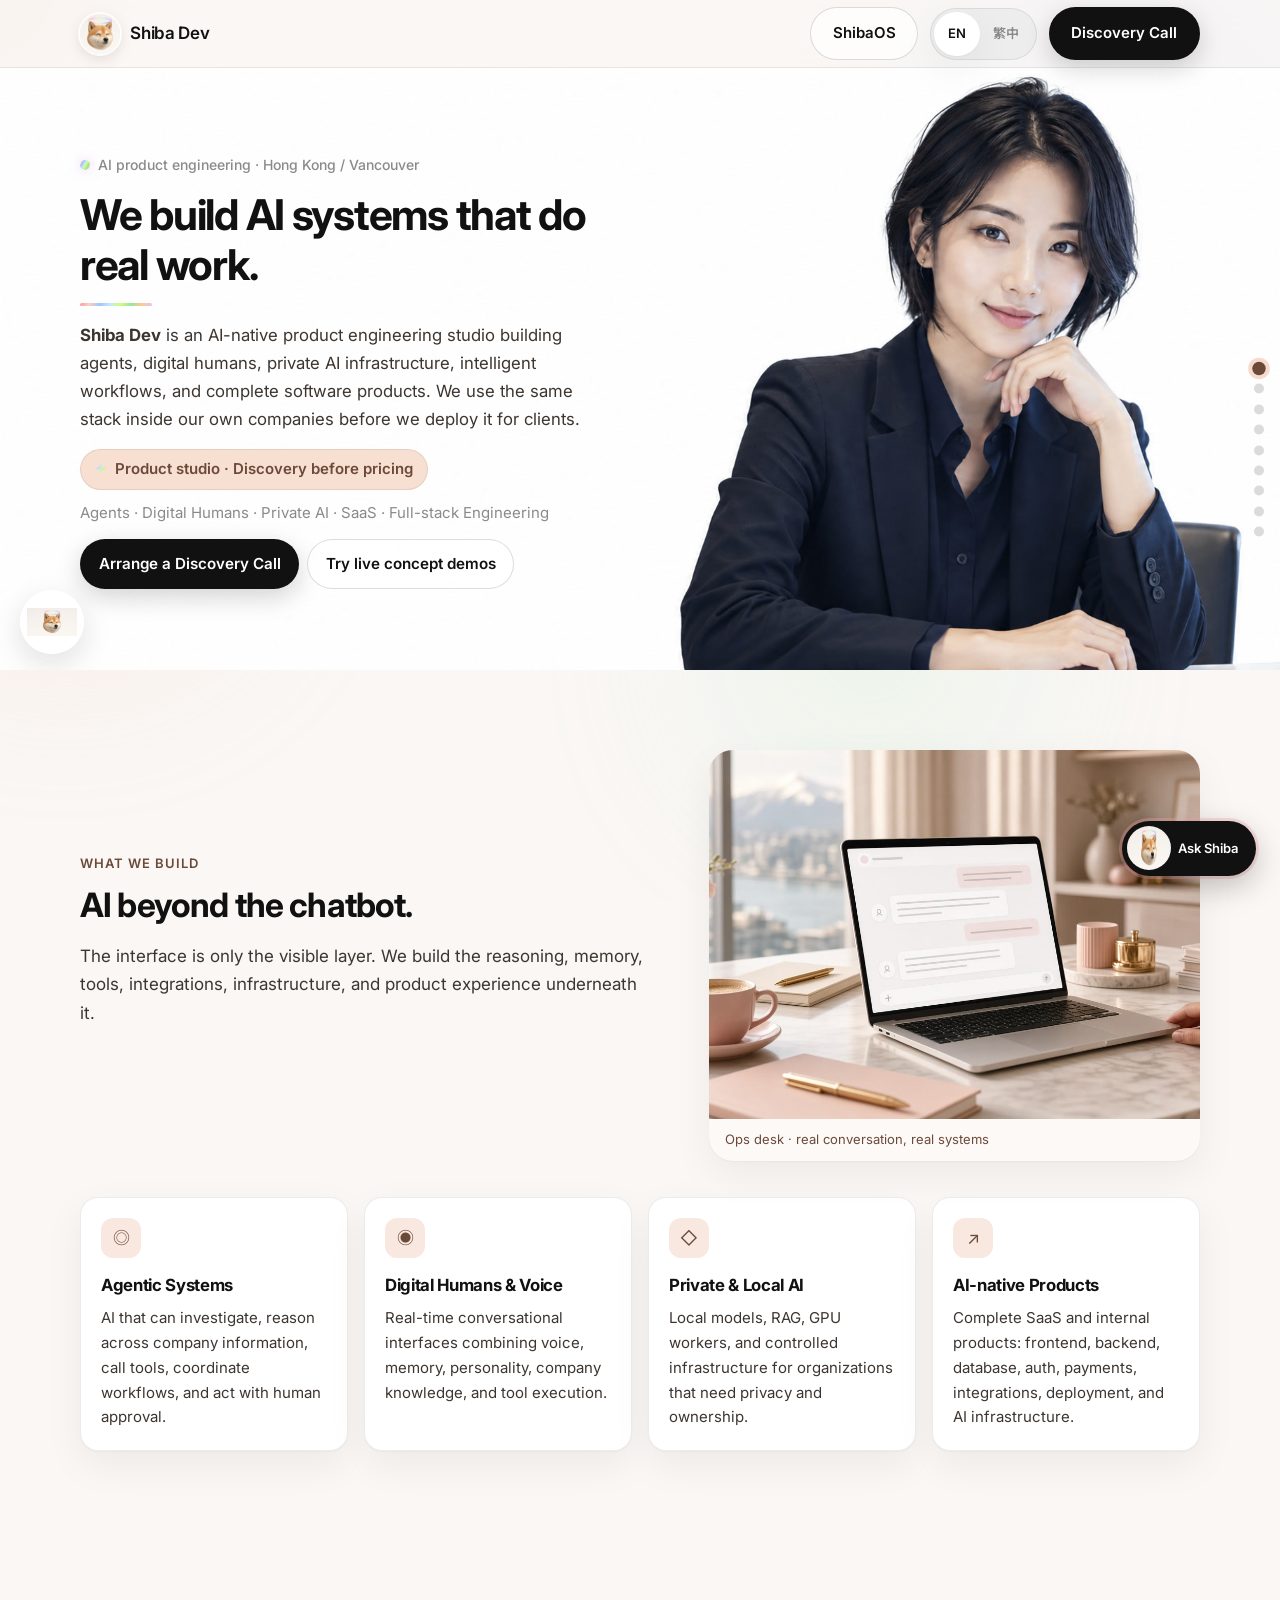
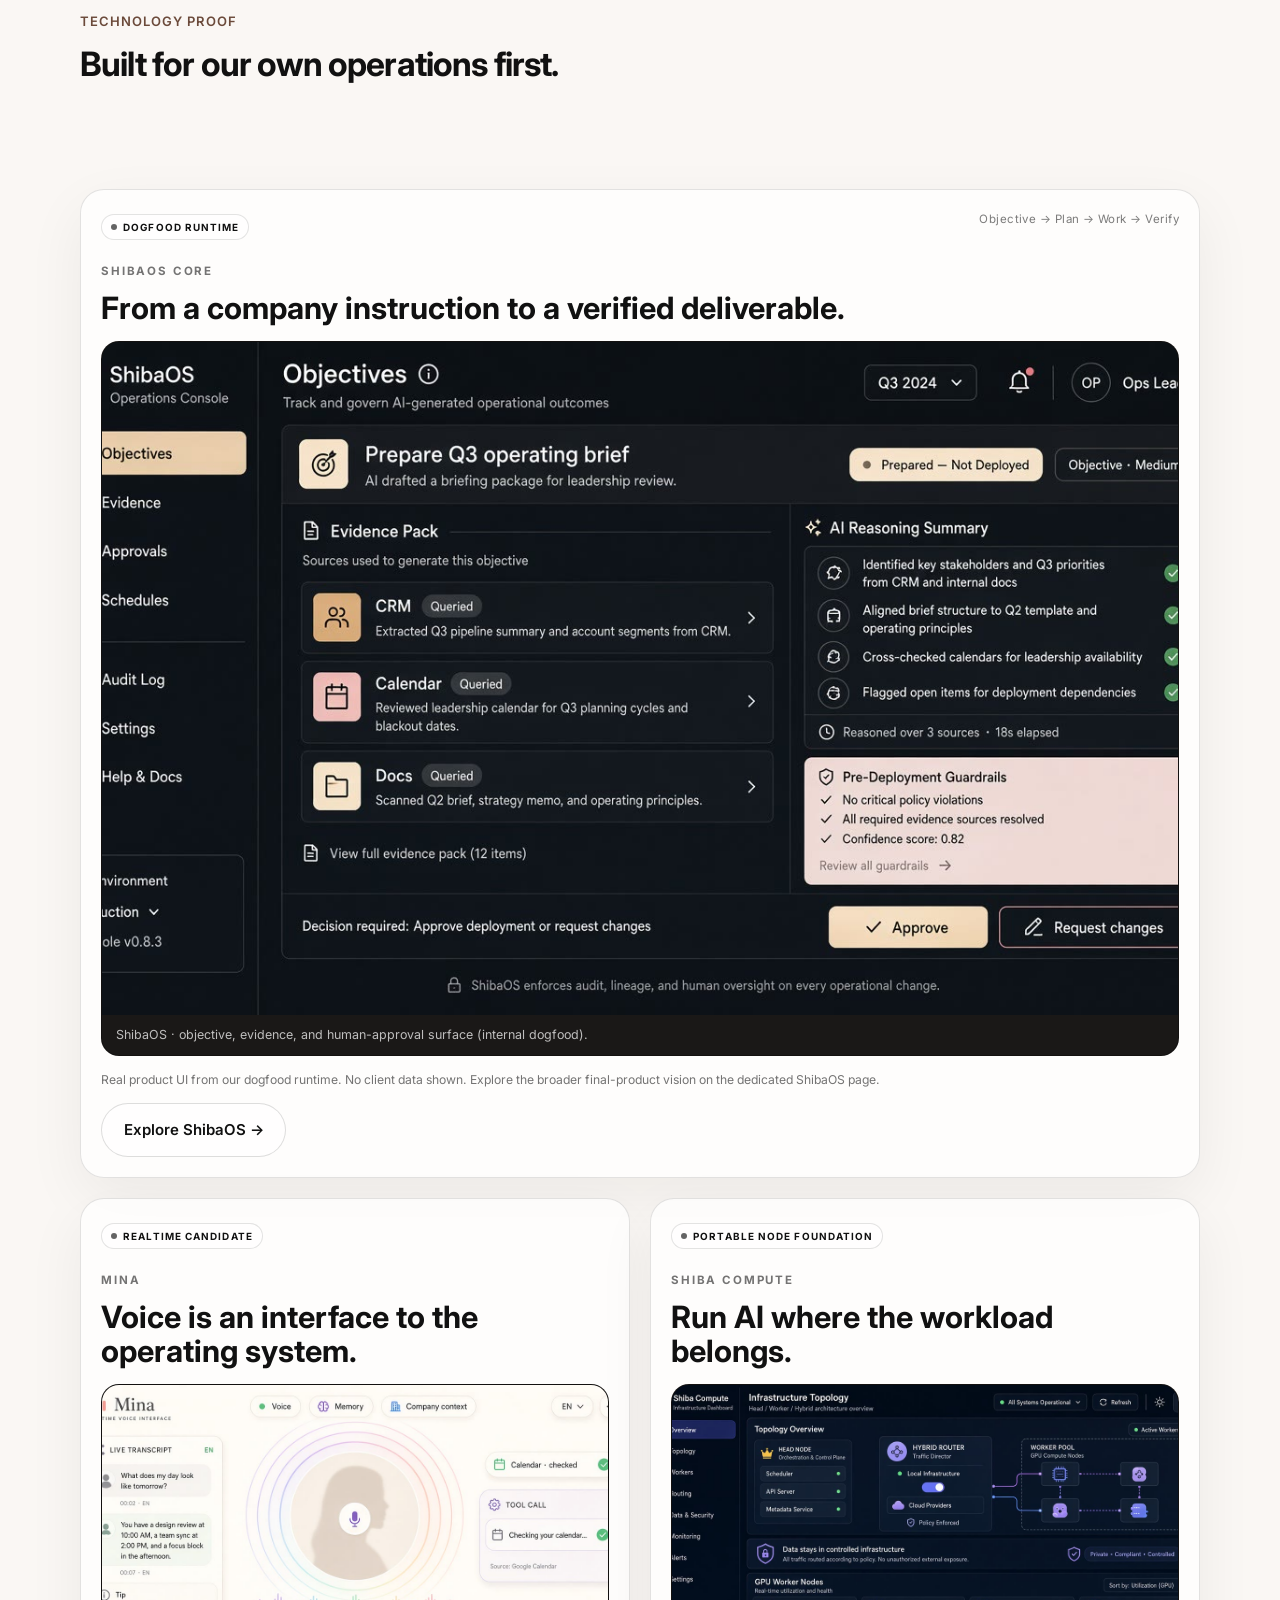
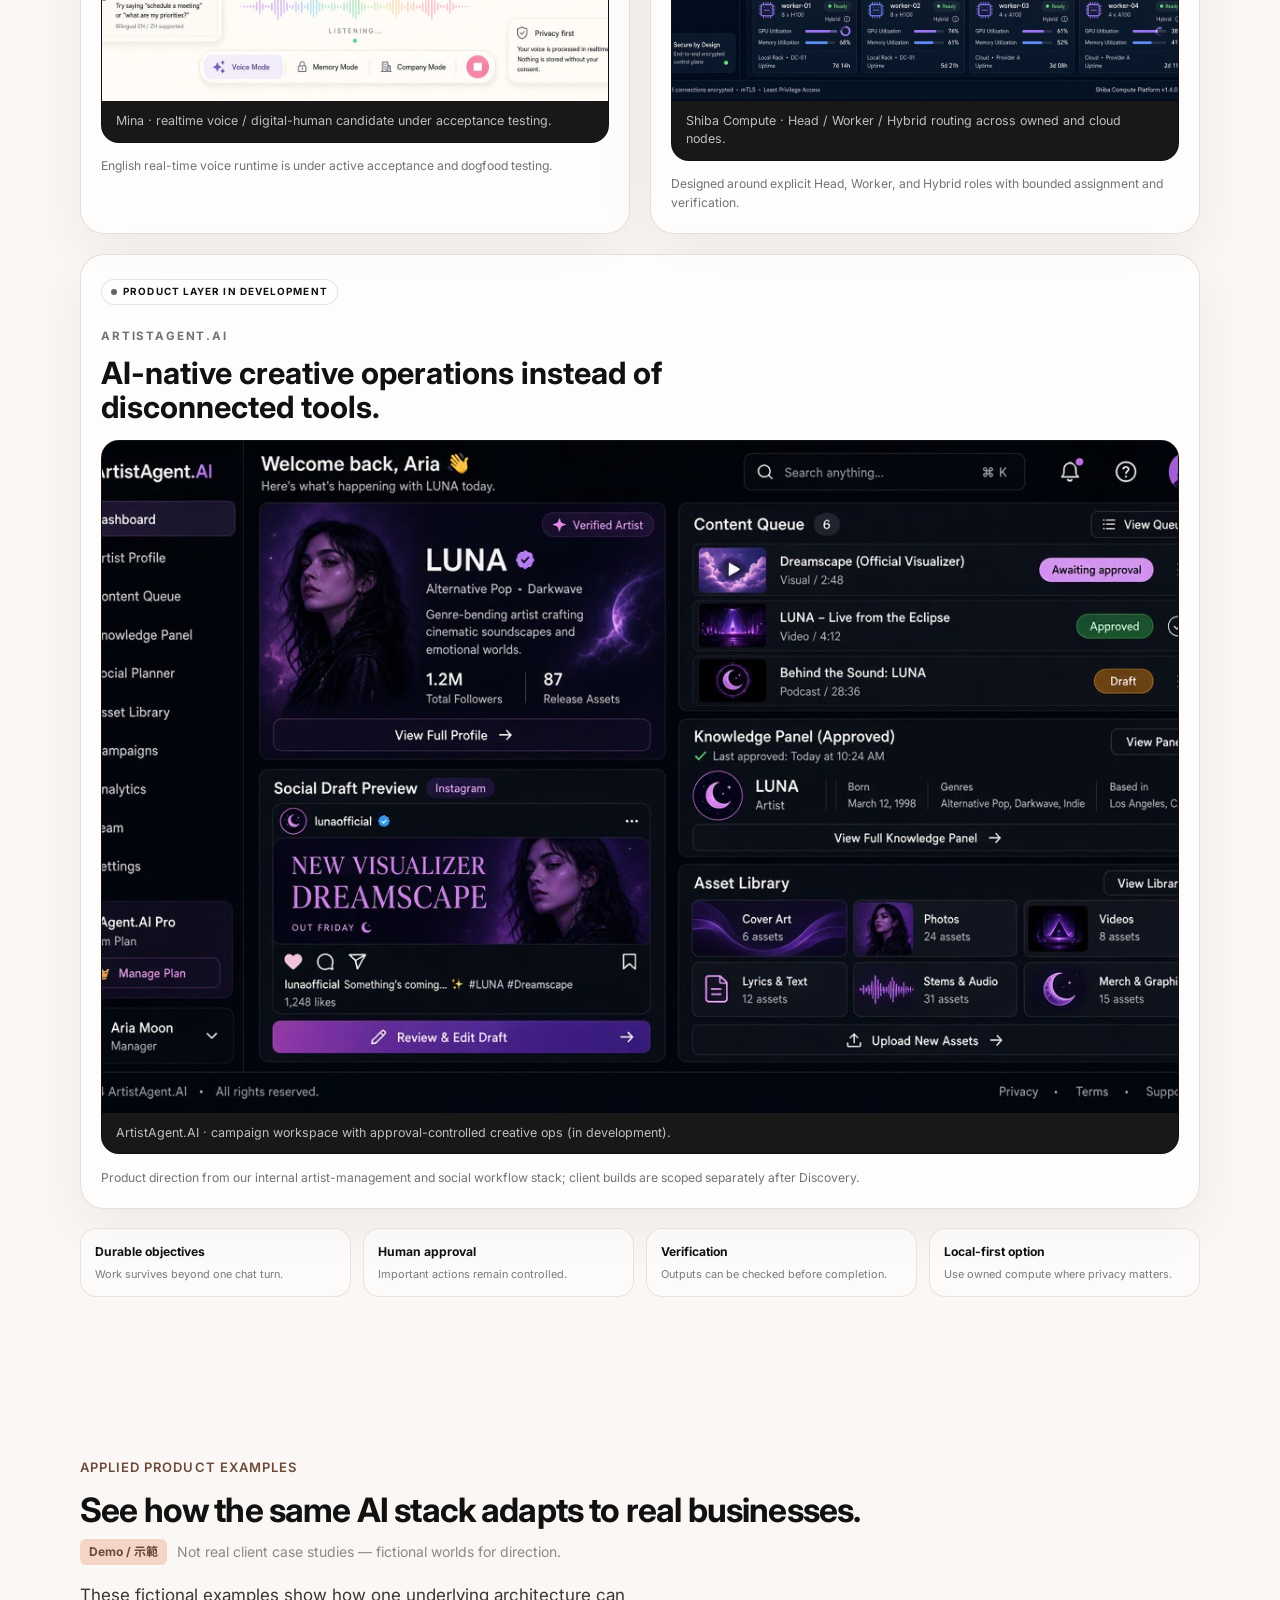
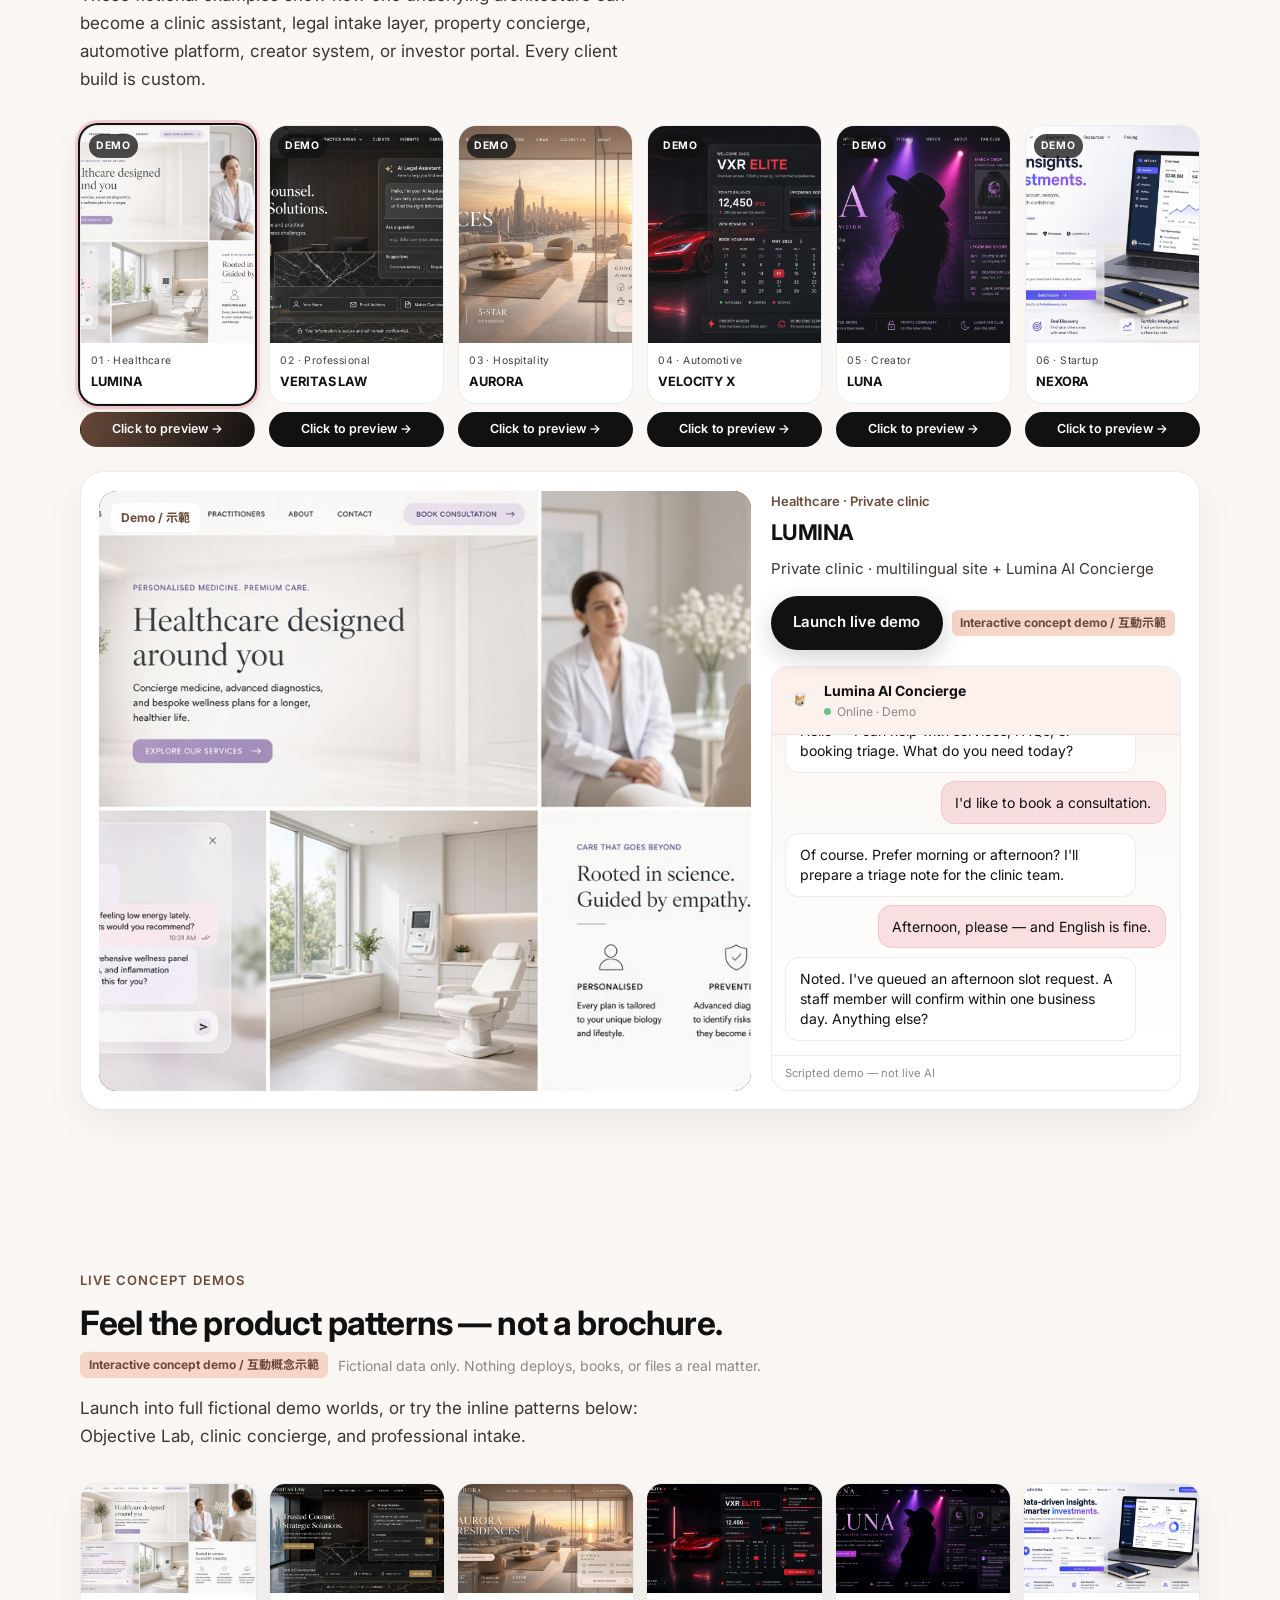
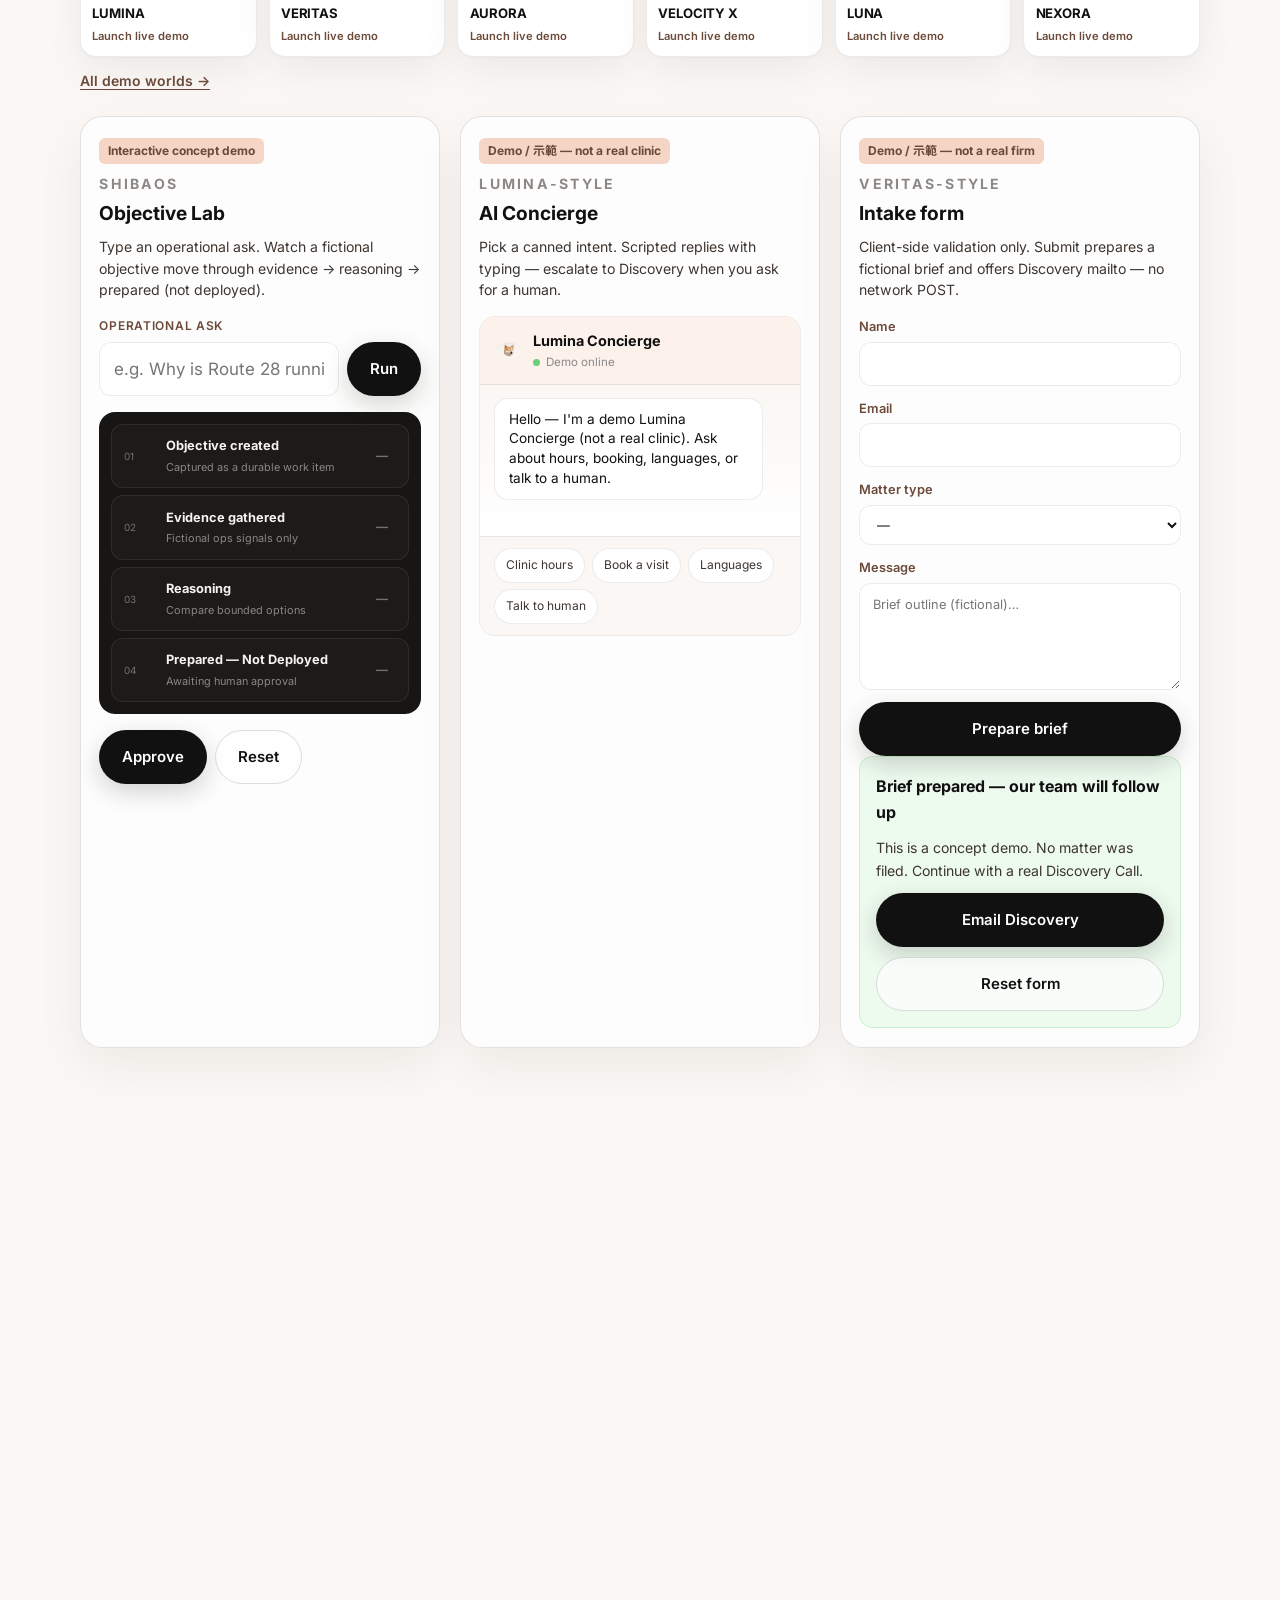
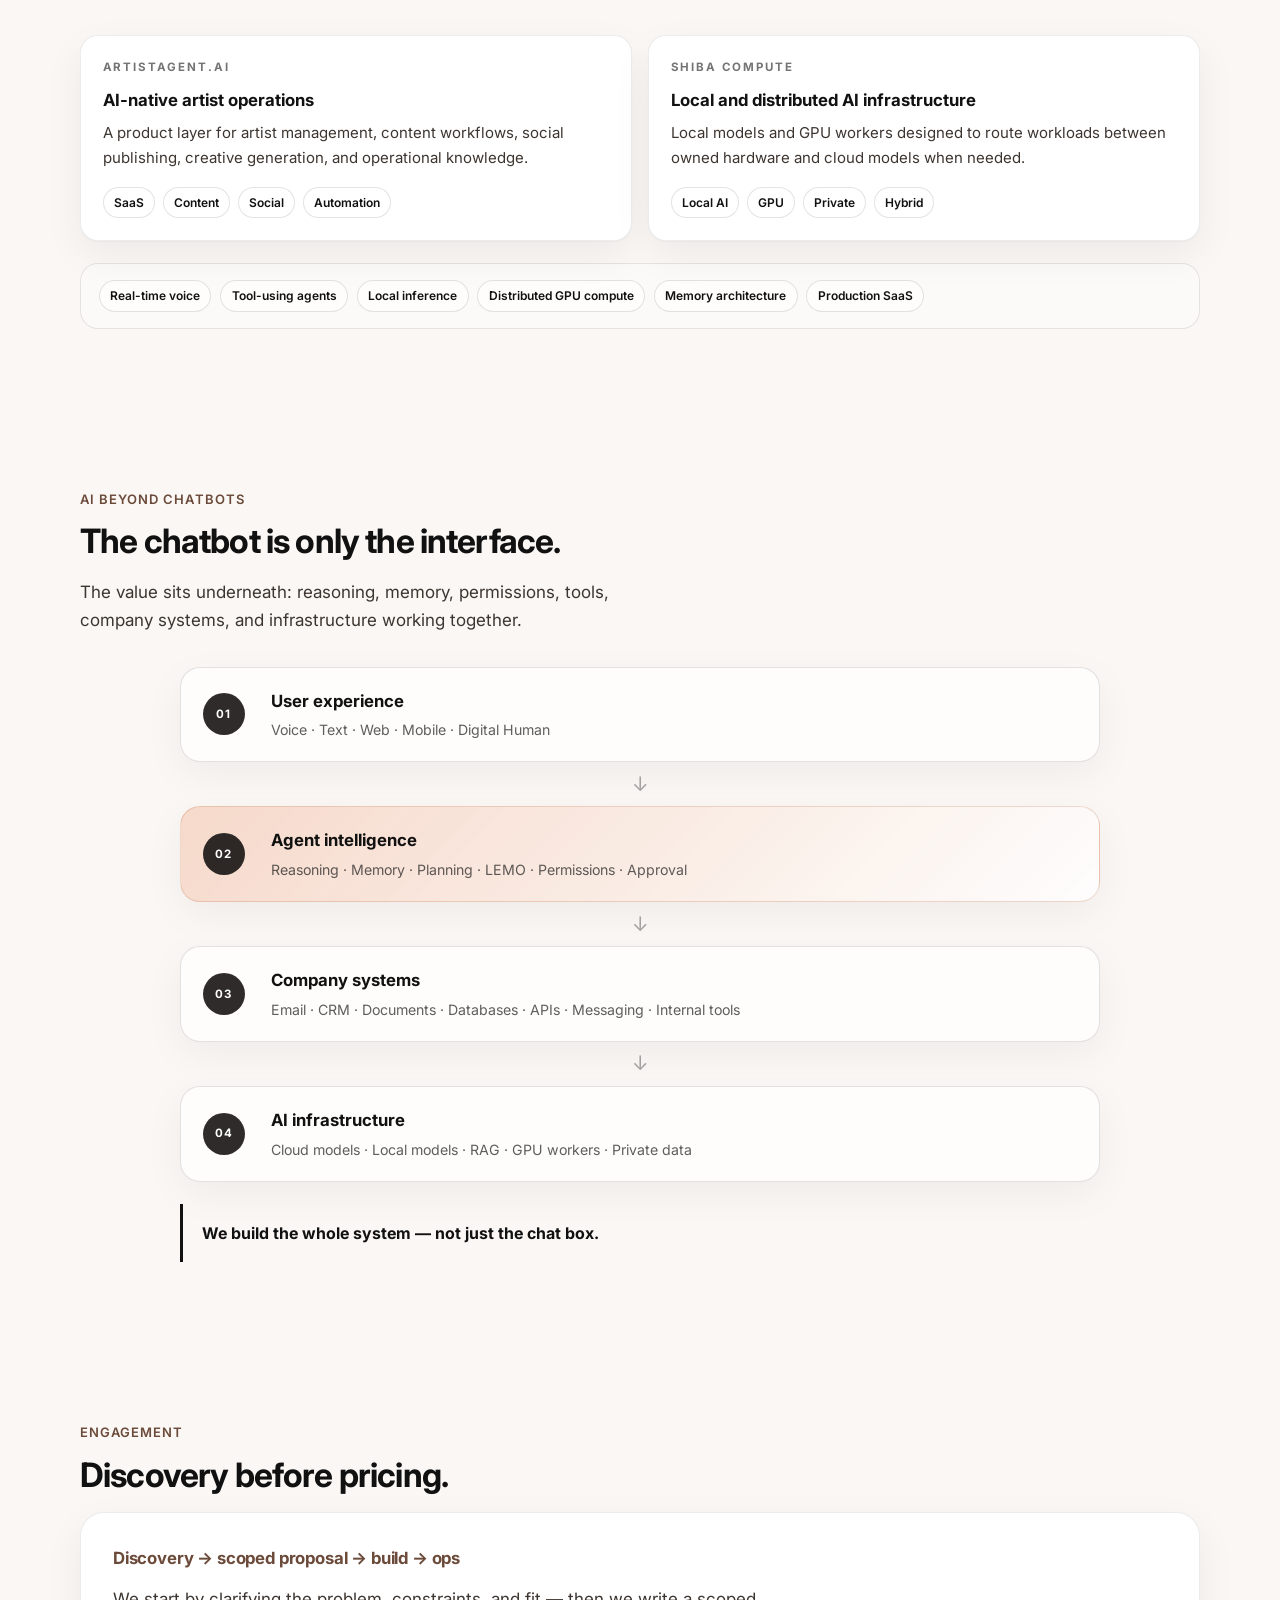
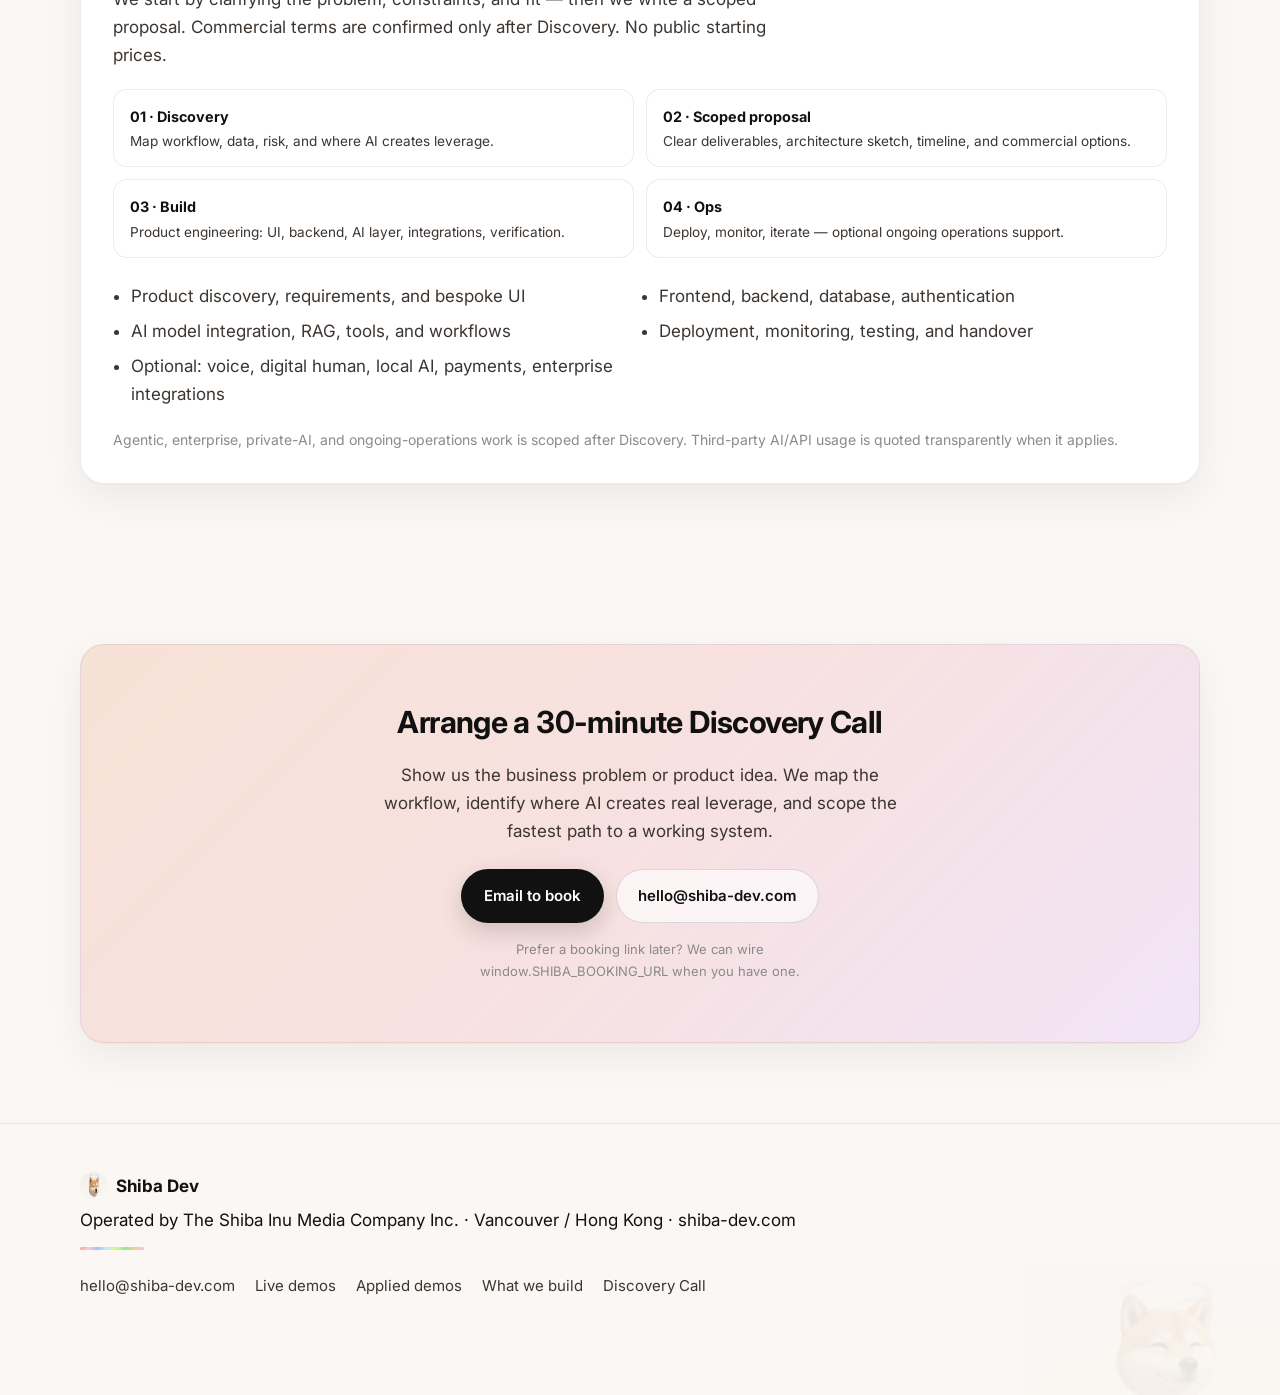
==== commit 0ac7da61: "Link Shiba Dev homepage to ShibaOS product page" ====
--- a/index.html
+++ b/index.html
@@ -269,6 +269,7 @@
       </a>
 
       <div class="header-actions">
+        <a class="btn btn-ghost nav-cta" href="/shibaos/" aria-label="Explore ShibaOS product vision">ShibaOS</a>
         <div class="lang-toggle" role="group" aria-label="Language">
           <button type="button" id="lang-en" data-lang="en" aria-pressed="true">EN</button>
           <button type="button" id="lang-zh" data-lang="zh-Hant" aria-pressed="false">繁中</button>
@@ -453,8 +454,14 @@
               <figcaption class="lang-en">ShibaOS · objective, evidence, and human-approval surface (internal dogfood).</figcaption>
               <figcaption class="lang-zh">ShibaOS · Objective、Evidence 與人工審批介面（內部 dogfood）。</figcaption>
             </figure>
-            <p class="tech-footnote lang-en">Real product UI from our dogfood runtime. No client data shown. Try the interactive concept below in Live demos.</p>
-            <p class="tech-footnote lang-zh">來自內部 dogfood runtime 的真實產品介面，不含客戶資料。可於下方 Live demos 試用互動概念。</p>
+            <p class="tech-footnote lang-en">Real product UI from our dogfood runtime. No client data shown. Explore the broader final-product vision on the dedicated ShibaOS page.</p>
+            <p class="tech-footnote lang-zh">來自內部 dogfood runtime 的真實產品介面，不含客戶資料。可到 ShibaOS 專頁查看完整最終產品願景。</p>
+            <div class="btn-row" style="margin-top:.85rem">
+              <a class="btn btn-ghost" href="/shibaos/">
+                <span class="lang-en">Explore ShibaOS →</span>
+                <span class="lang-zh">查看 ShibaOS →</span>
+              </a>
+            </div>
           </article>
 
           <article class="tech-proof reveal">
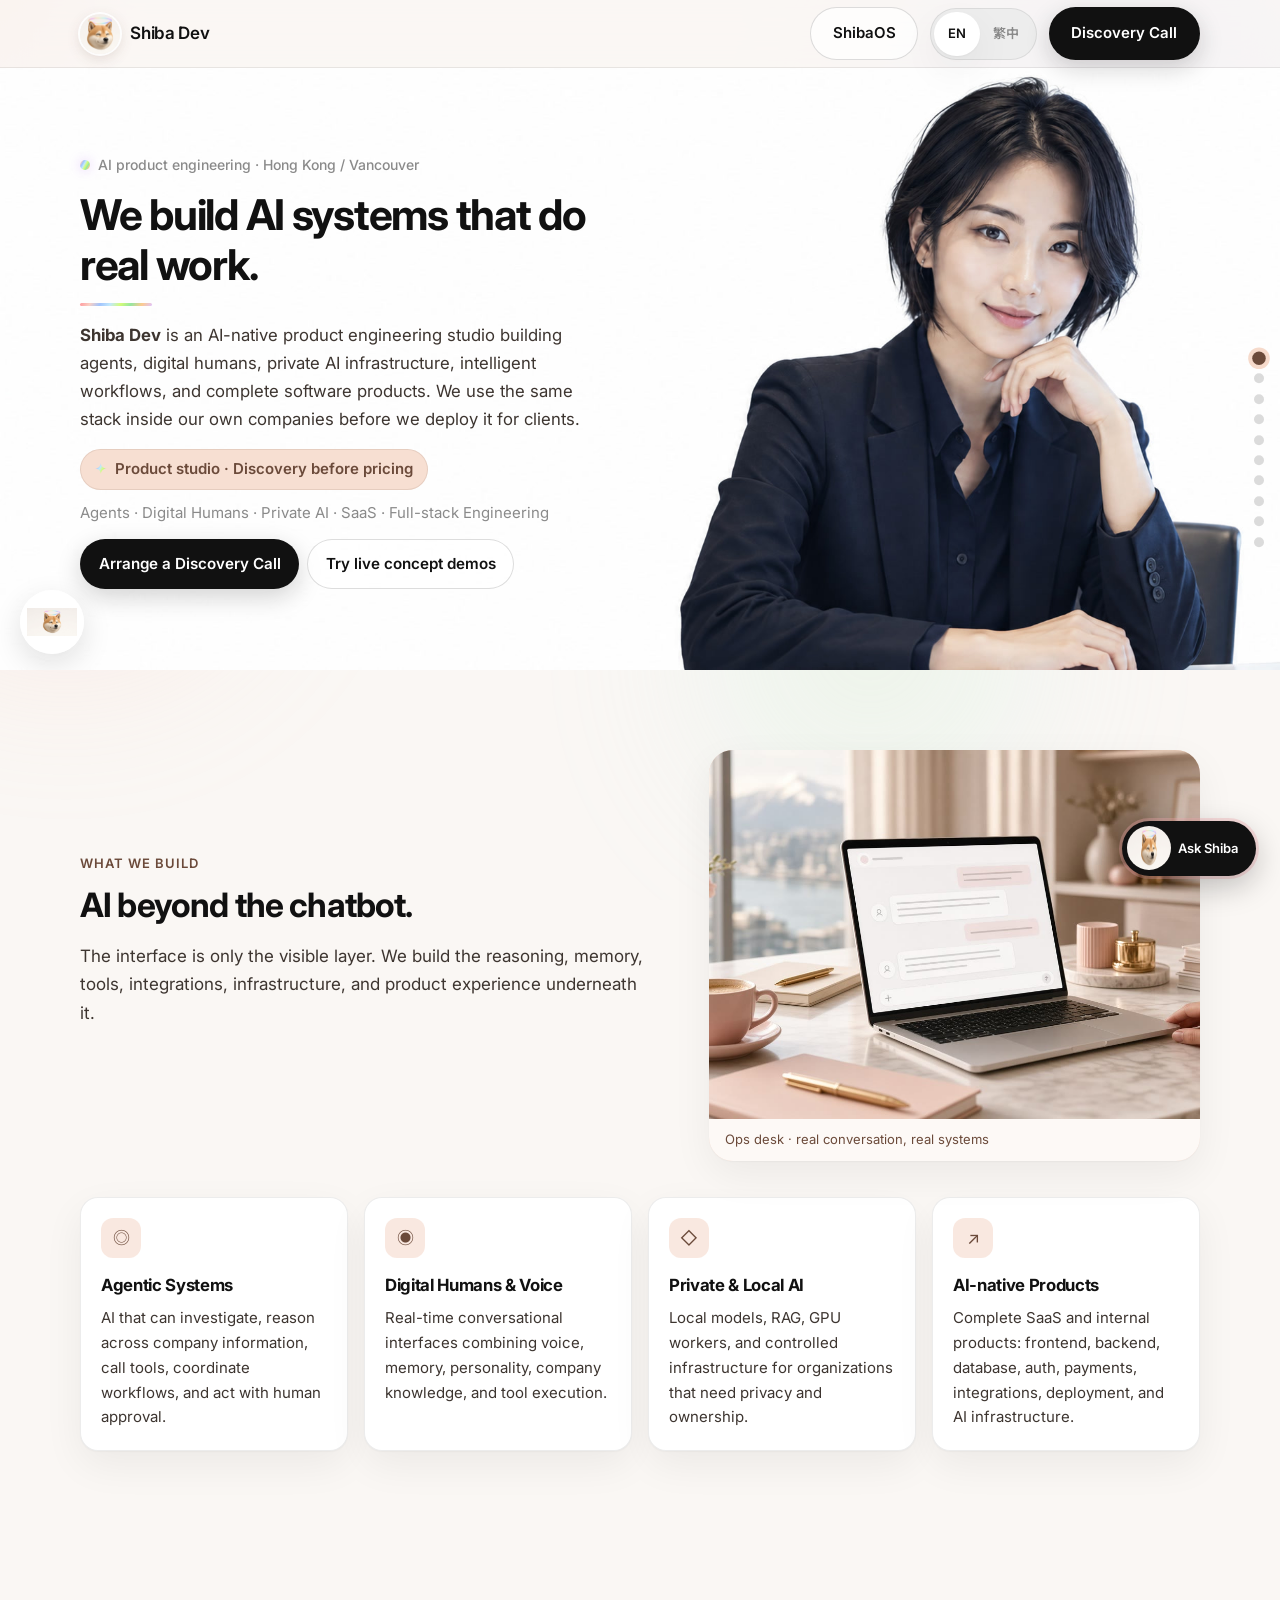
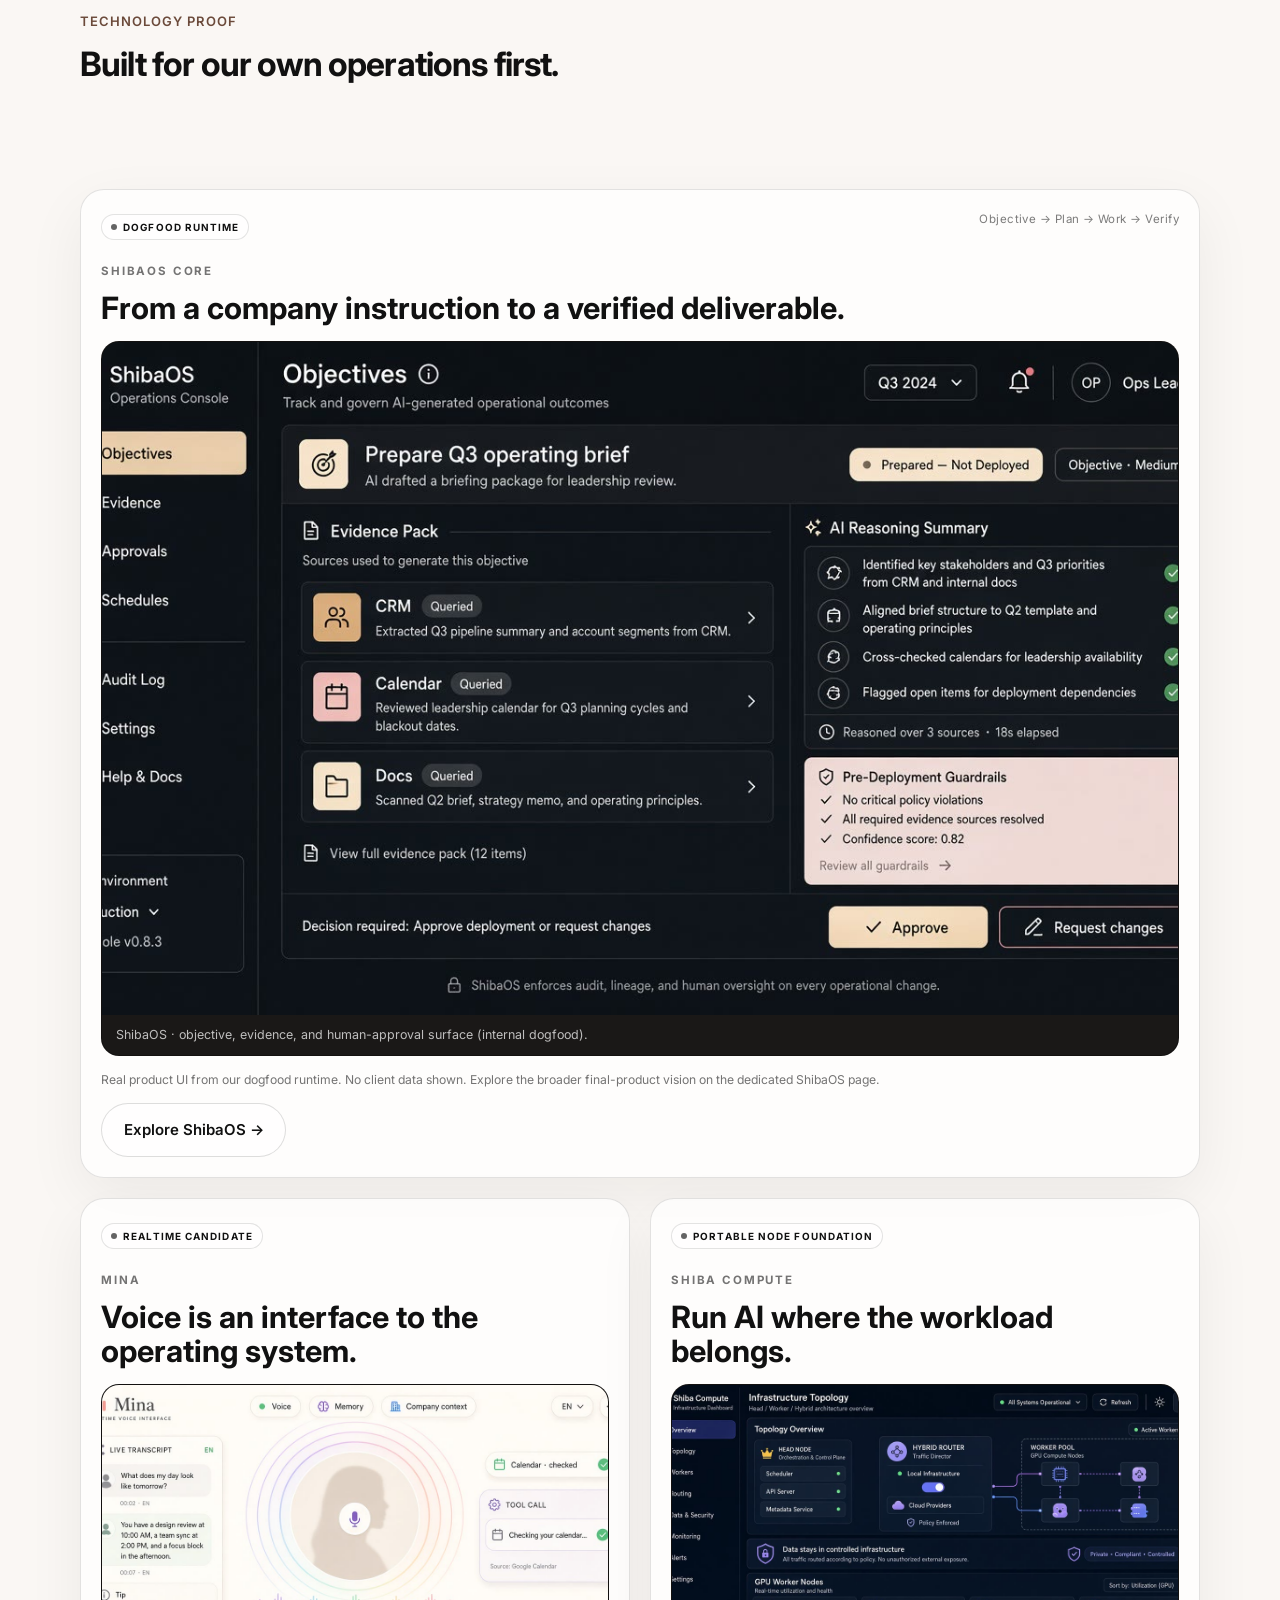
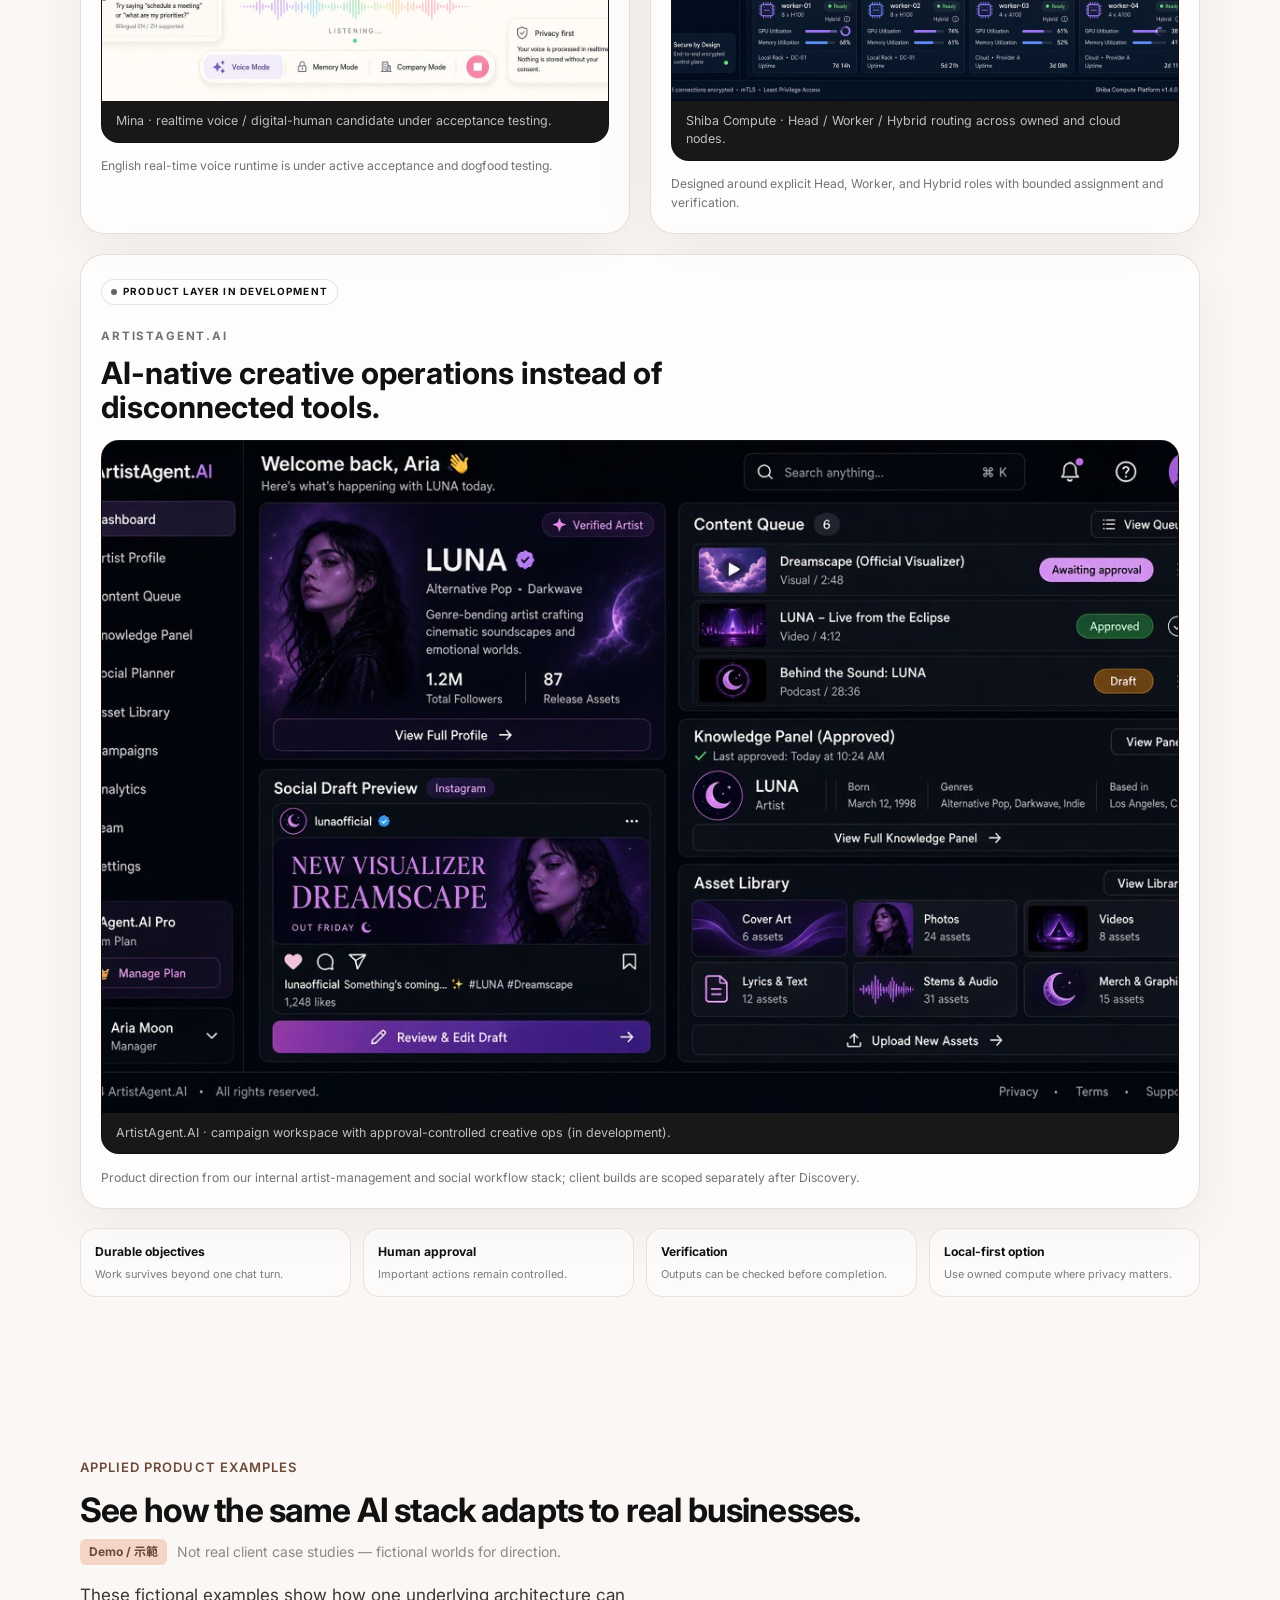
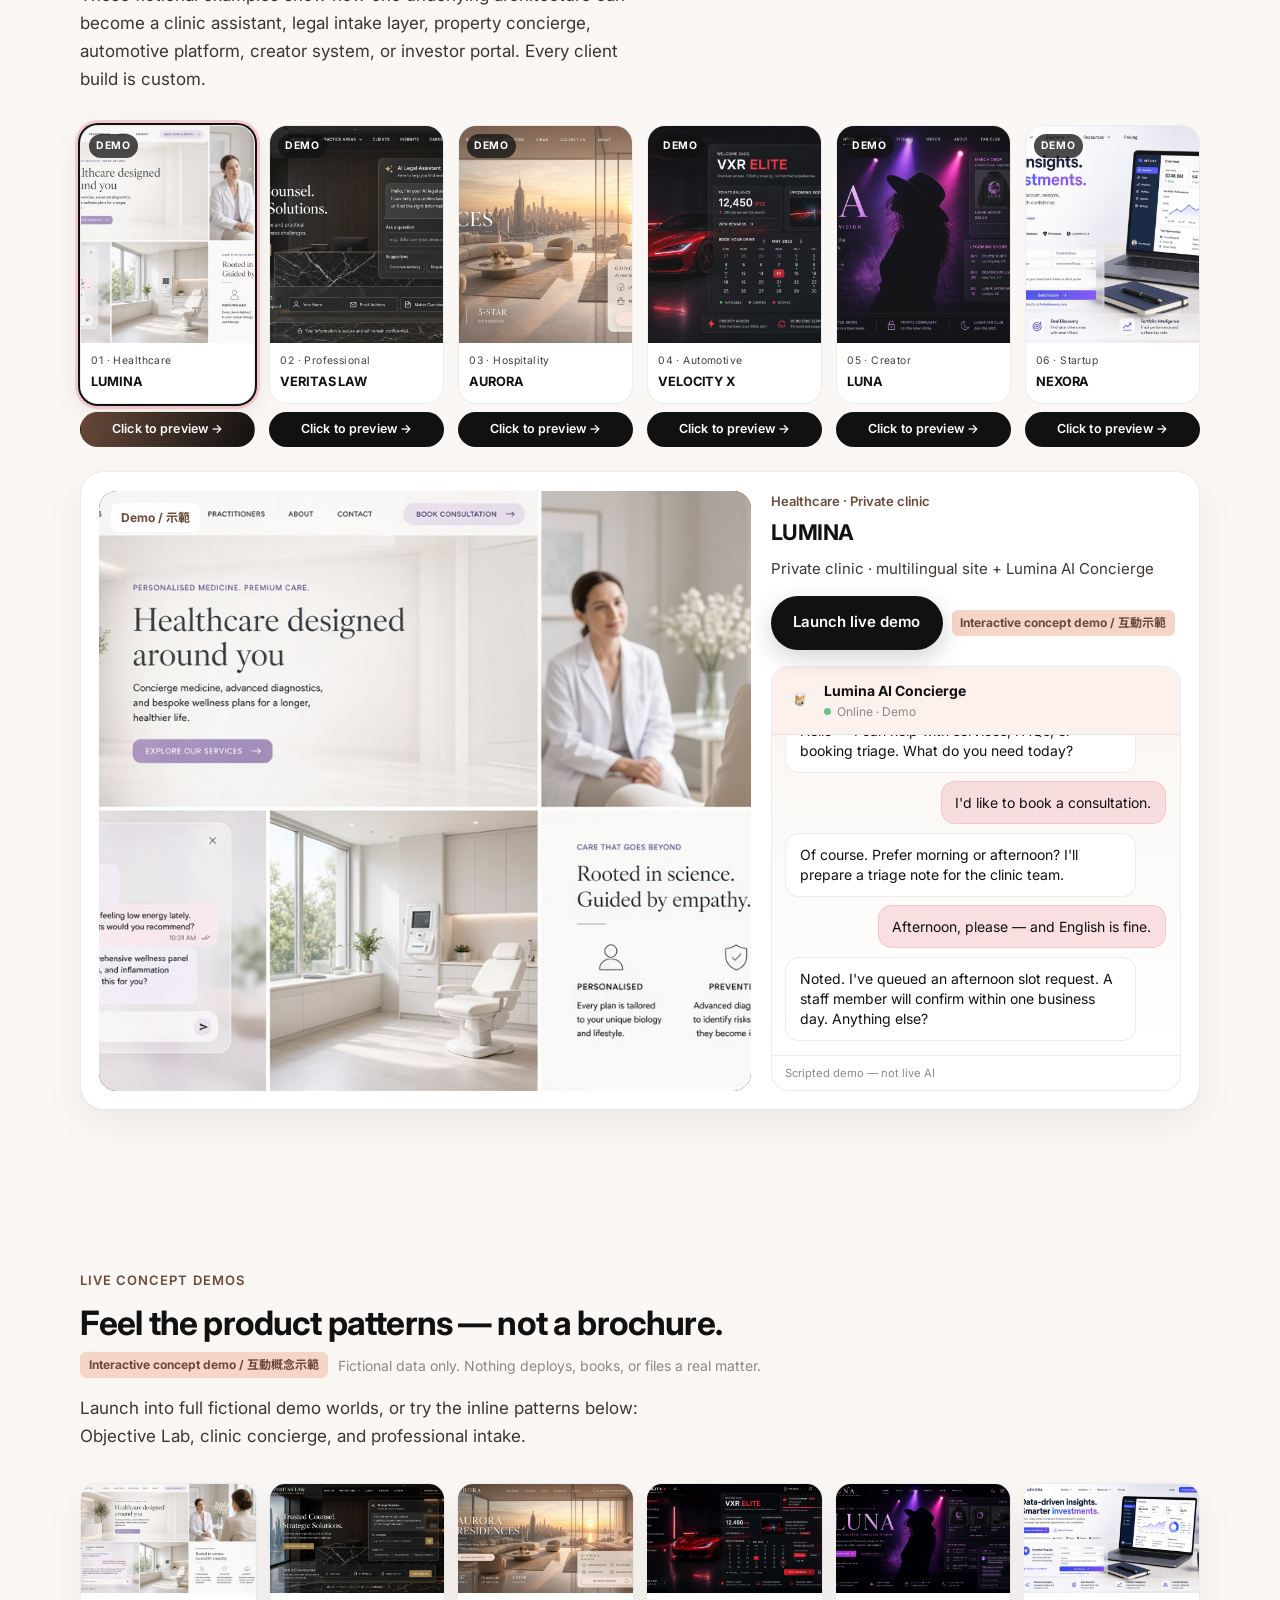
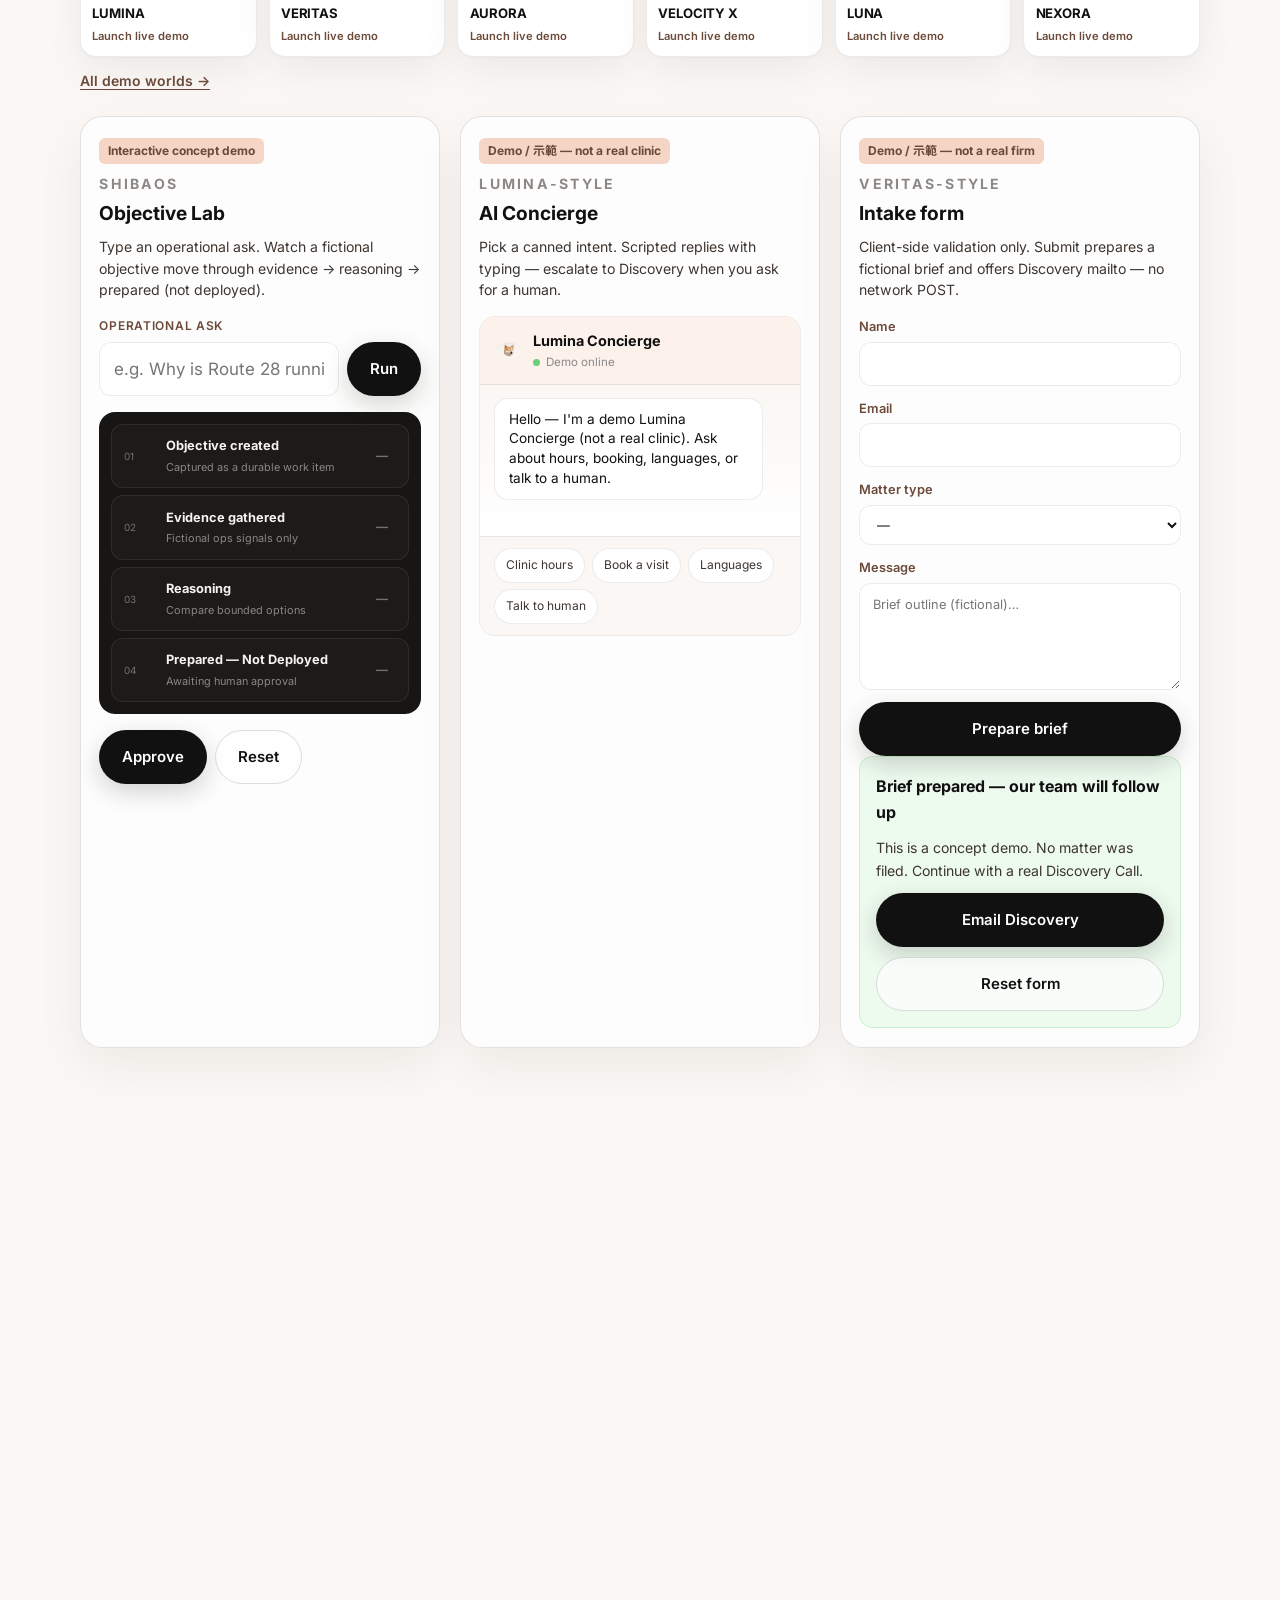
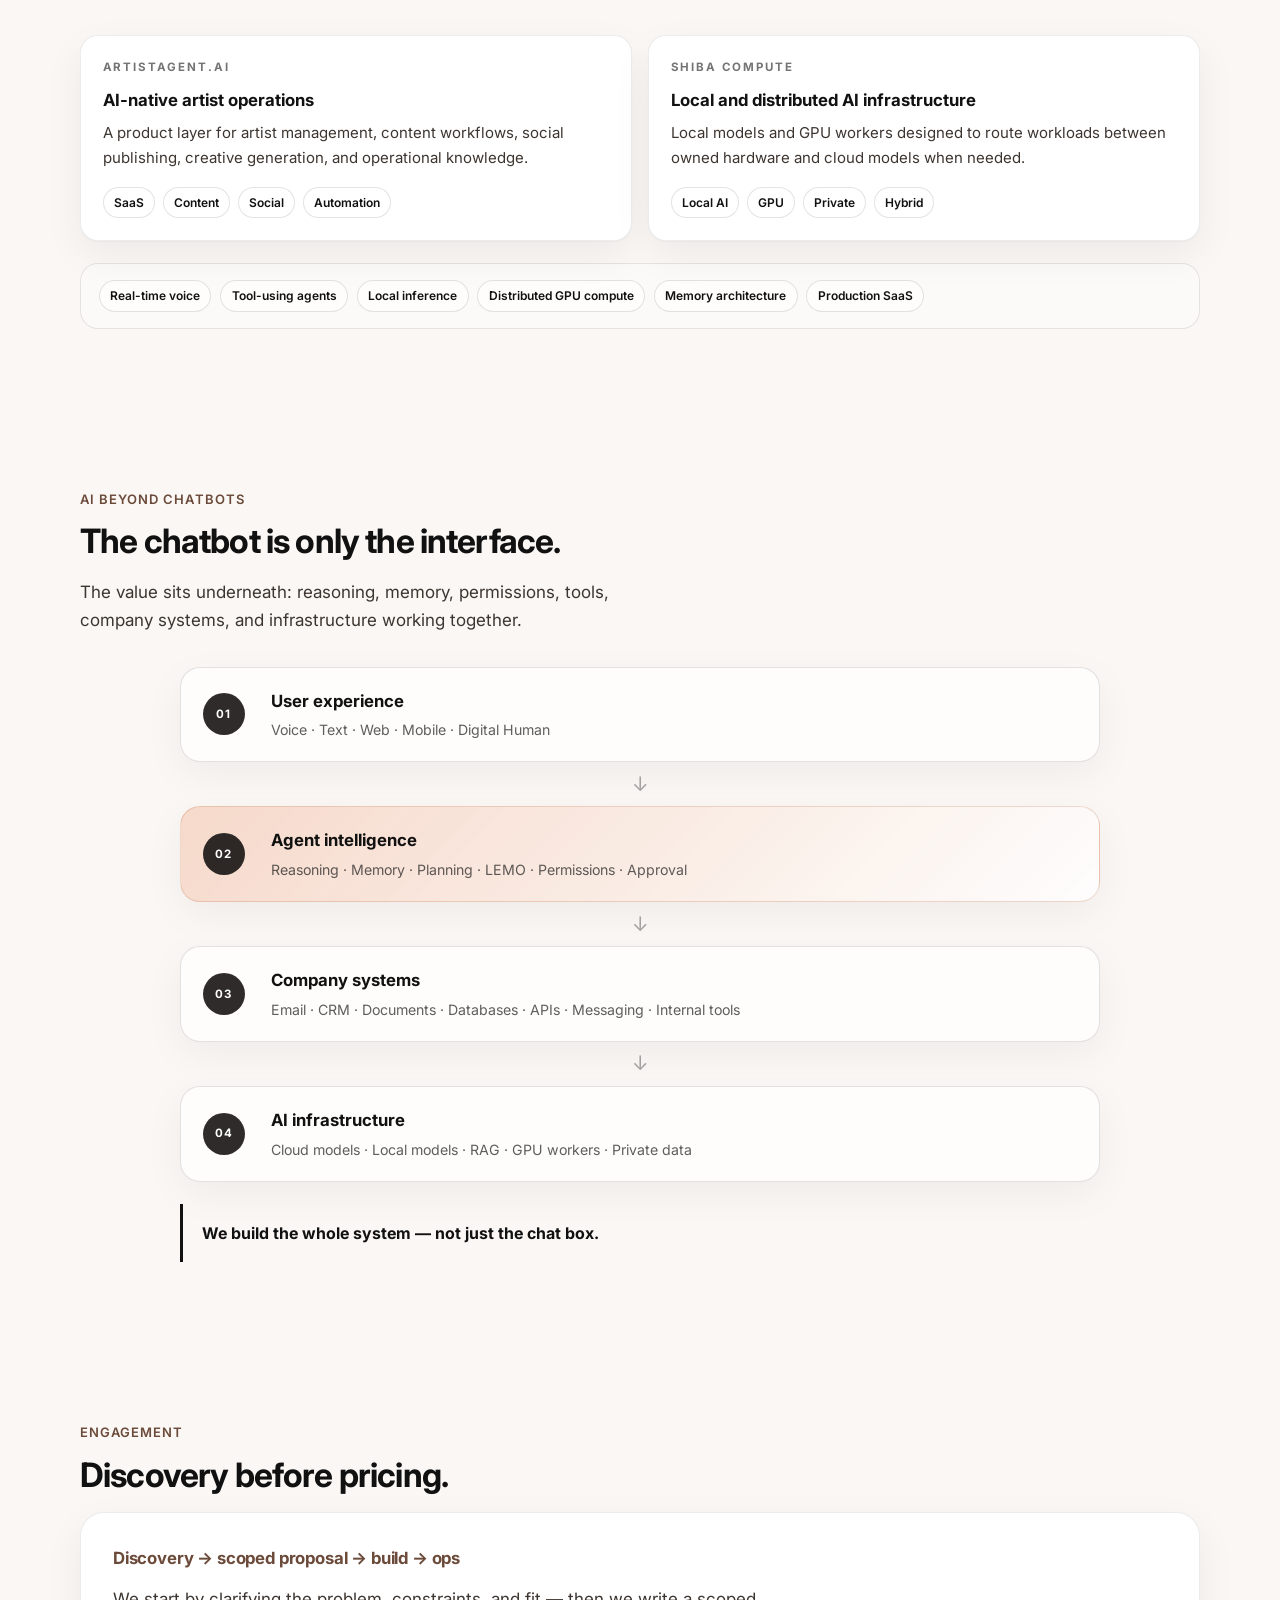
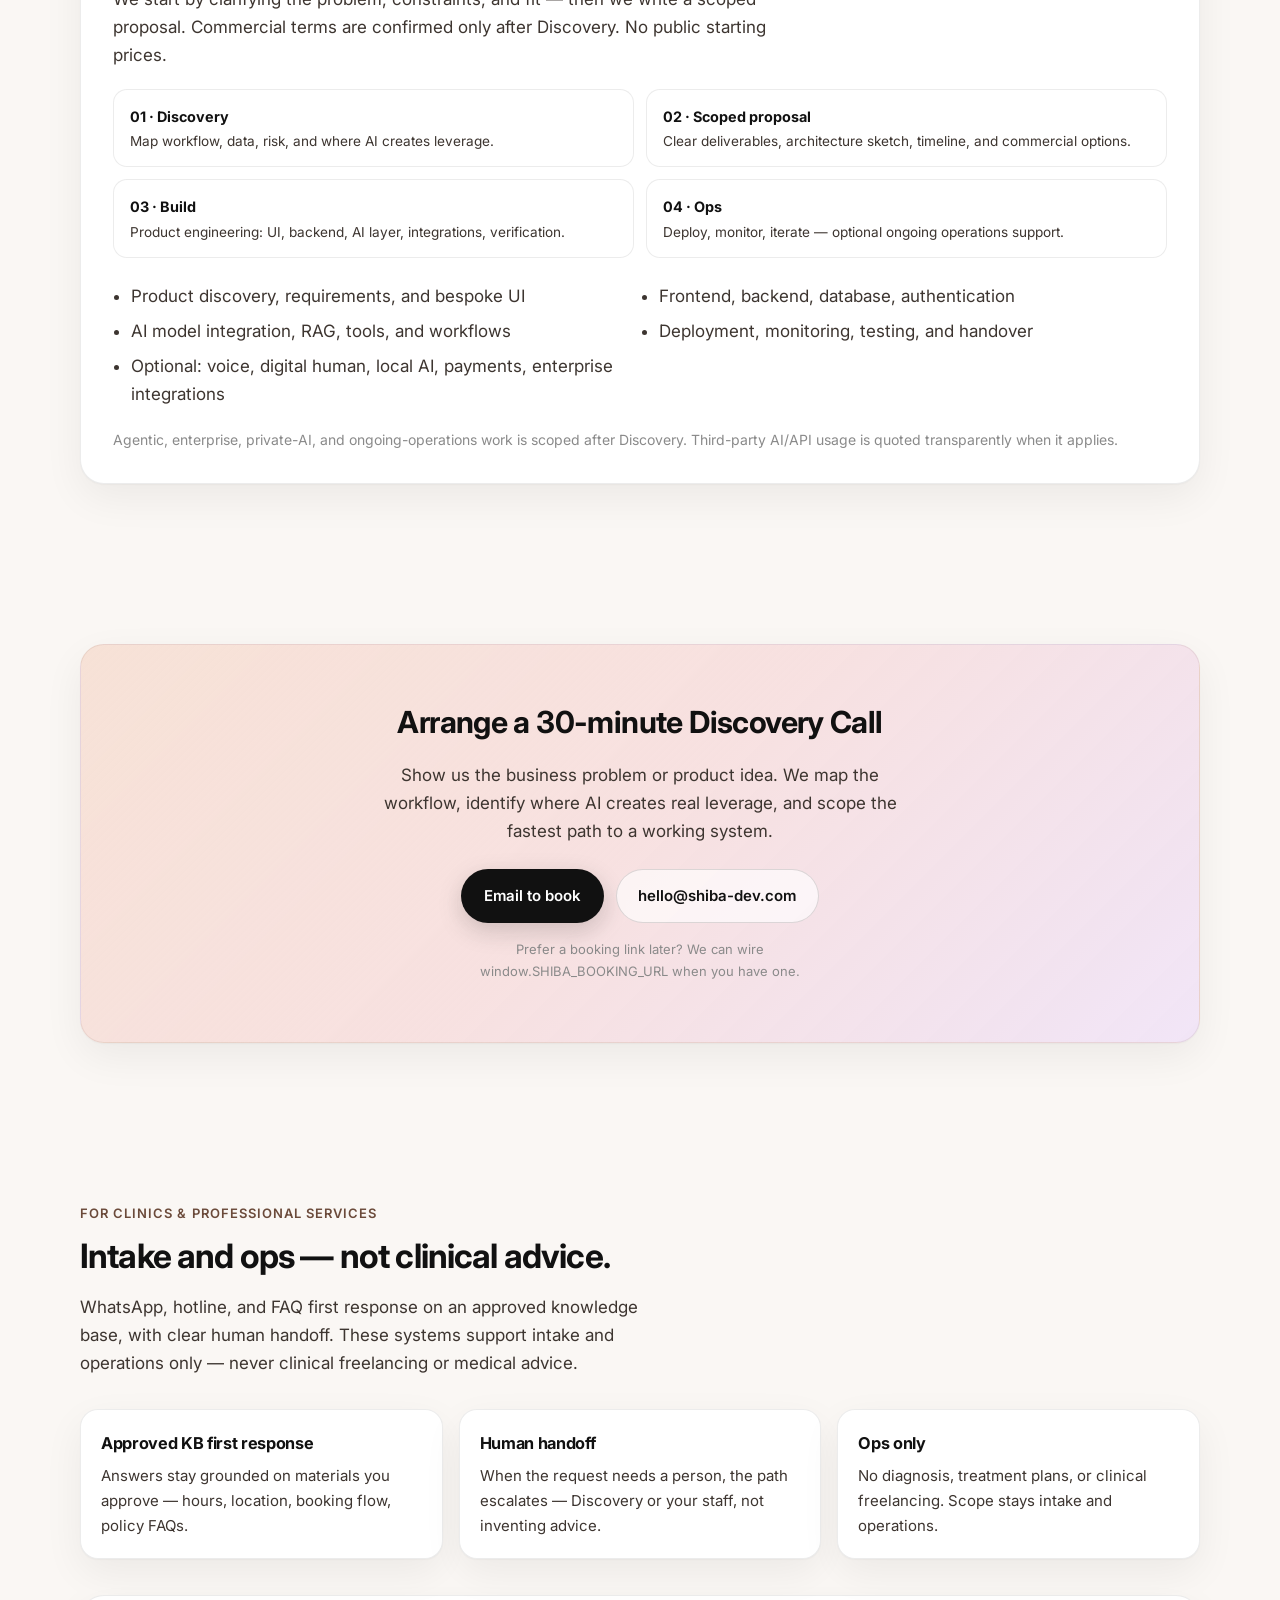
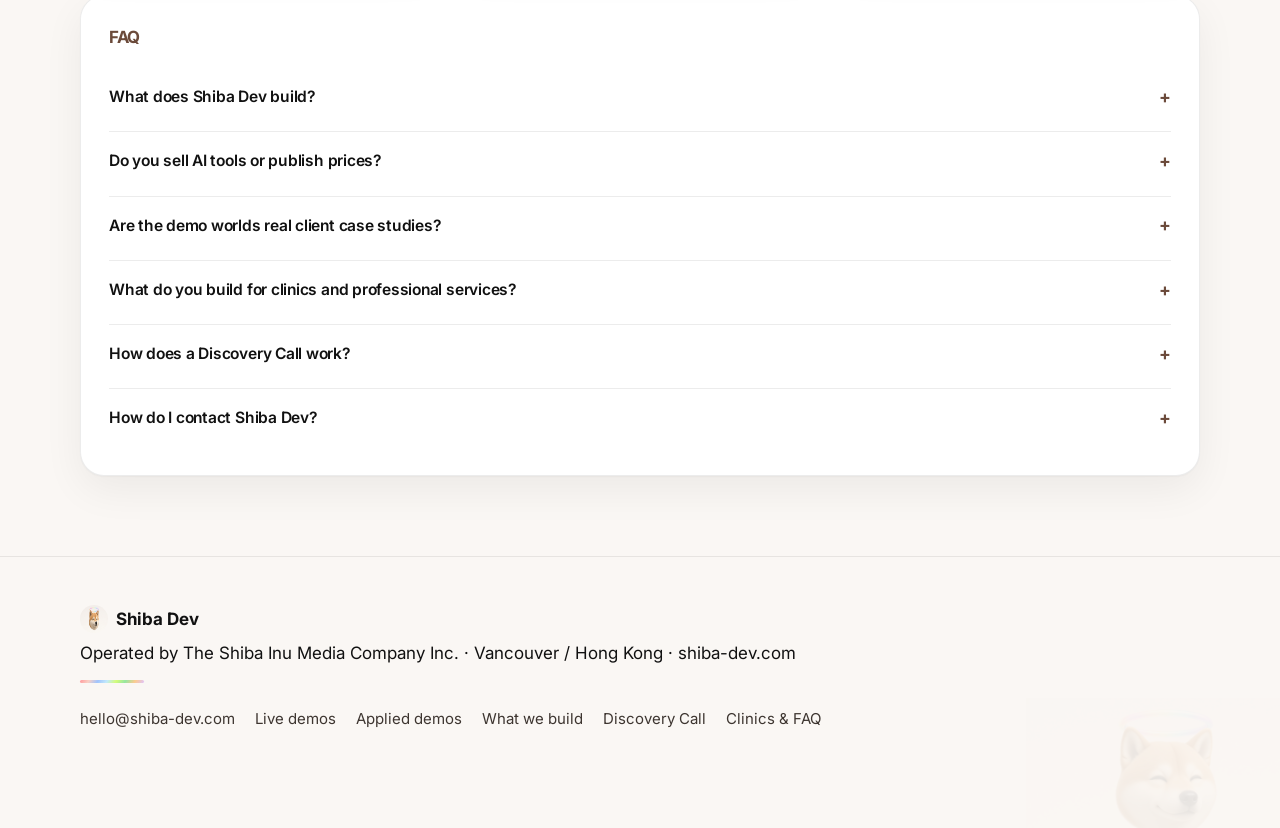
==== commit 809c7d76: "Add SEO pack: robots, sitemap, llms.txt, JSON-LD, clinic FAQ Align homepage meta/OG to operational i" ====
--- a/index.html
+++ b/index.html
@@ -3,30 +3,31 @@
 <head>
   <meta charset="utf-8" />
   <meta name="viewport" content="width=device-width, initial-scale=1" />
-  <title>Shiba Dev — AI Product Engineering & Agent Systems | Hong Kong</title>
-  <meta name="description" content="Shiba Dev is a Hong Kong AI product engineering studio building AI agents, digital humans, private AI infrastructure, intelligent workflows, and custom AI software." />
+  <title>Shiba Dev — Operational Intelligent Systems | Hong Kong / Vancouver</title>
+  <meta name="description" content="Shiba Dev delivers operational intelligent systems — bilingual brand sites, multilingual digital reps on approved knowledge bases, and ArtistAgent.AI / ShibaOS builds. Contract arm of The Shiba Inu Media Company Inc. Arrange a 30-minute Discovery Call." />
   <meta name="theme-color" content="#F5D6C6" />
   <link rel="canonical" href="https://shiba-dev.com/" />
   <link rel="icon" href="assets/shiba-favicon.png" type="image/png" />
   <link rel="apple-touch-icon" href="assets/shiba-favicon.png" />
+  <link rel="alternate" type="text/plain" title="llms.txt" href="https://shiba-dev.com/llms.txt" />
 
   <meta property="og:type" content="website" />
   <meta property="og:url" content="https://shiba-dev.com/" />
-  <meta property="og:title" content="Shiba Dev — AI Product Engineering & Agent Systems" />
-  <meta property="og:description" content="We build AI systems that do real work — agents, digital humans, private AI, and intelligent software." />
+  <meta property="og:title" content="Shiba Dev — Operational Intelligent Systems | Hong Kong / Vancouver" />
+  <meta property="og:description" content="We don't sell AI tools — we deliver operational intelligent systems. Bilingual studio · Discovery Call · hello@shiba-dev.com" />
   <meta property="og:image" content="https://shiba-dev.com/assets/shiba-mark.png" />
   <meta property="og:locale" content="en_US" />
   <meta property="og:locale:alternate" content="zh_HK" />
   <meta property="og:site_name" content="Shiba Dev" />
   <meta name="twitter:card" content="summary_large_image" />
-  <meta name="twitter:title" content="Shiba Dev — AI Product Engineering & Agent Systems" />
-  <meta name="twitter:description" content="We build AI systems that do real work — agents, digital humans, private AI, and intelligent software." />
+  <meta name="twitter:title" content="Shiba Dev — Operational Intelligent Systems | Hong Kong / Vancouver" />
+  <meta name="twitter:description" content="We don't sell AI tools — we deliver operational intelligent systems. Bilingual studio · Discovery Call · hello@shiba-dev.com" />
   <meta name="twitter:image" content="https://shiba-dev.com/assets/shiba-mark.png" />
 
   <link rel="preconnect" href="https://fonts.googleapis.com" />
   <link rel="preconnect" href="https://fonts.gstatic.com" crossorigin />
   <link href="https://fonts.googleapis.com/css2?family=Inter:wght@400;500;600;700&family=Noto+Sans+TC:wght@400;500;700&display=swap" rel="stylesheet" />
-  <link rel="stylesheet" href="styles.css?v=mobile4" />
+  <link rel="stylesheet" href="styles.css?v=seo1" />
 
   <style id="hero-overlay-critical">
     /* Desktop: copy overlays left white field of Mina banner */
@@ -229,13 +230,89 @@
   <script type="application/ld+json">
   {
     "@context": "https://schema.org",
-    "@type": "ProfessionalService",
+    "@type": ["Organization", "ProfessionalService"],
     "name": "Shiba Dev",
     "url": "https://shiba-dev.com/",
-    "description": "AI product engineering studio building AI agents, digital humans, private AI infrastructure, intelligent workflows, and custom AI software.",
-    "areaServed": ["Hong Kong", "Canada"],
-    "parentOrganization": {"@type": "Organization", "name": "The Shiba Inu Media Company Inc."},
-    "knowsAbout": ["AI agents","digital humans","voice AI","private AI","local AI","RAG","AI SaaS","workflow automation","full-stack software development"]
+    "logo": "https://shiba-dev.com/assets/shiba-mark.png",
+    "email": "hello@shiba-dev.com",
+    "description": "Contract development studio delivering operational intelligent systems — bilingual brand sites, multilingual digital reps on approved knowledge bases, and ArtistAgent.AI / ShibaOS builds. We don't sell packaged AI tools.",
+    "areaServed": [
+      {"@type": "Place", "name": "Hong Kong"},
+      {"@type": "Place", "name": "Vancouver"}
+    ],
+    "parentOrganization": {
+      "@type": "Organization",
+      "name": "The Shiba Inu Media Company Inc."
+    },
+    "sameAs": [
+      "https://www.linkedin.com/company/shiba-dev/"
+    ],
+    "knowsAbout": [
+      "operational intelligent systems",
+      "intelligent brand sites",
+      "multilingual digital representatives",
+      "ArtistAgent.AI",
+      "ShibaOS",
+      "professional services intake",
+      "private AI",
+      "workflow automation"
+    ]
+  }
+  </script>
+  <script type="application/ld+json">
+  {
+    "@context": "https://schema.org",
+    "@type": "FAQPage",
+    "mainEntity": [
+      {
+        "@type": "Question",
+        "name": "What does Shiba Dev build?",
+        "acceptedAnswer": {
+          "@type": "Answer",
+          "text": "Operational intelligent systems under contract: intelligent brand sites, multilingual digital representatives grounded on an approved knowledge base, and product work on the ArtistAgent.AI / ShibaOS stack. We are the contract development arm of The Shiba Inu Media Company Inc. (Vancouver / Hong Kong)."
+        }
+      },
+      {
+        "@type": "Question",
+        "name": "Do you sell AI tools or publish prices?",
+        "acceptedAnswer": {
+          "@type": "Answer",
+          "text": "No. We don't sell packaged AI tools, and we don't publish prices on this site. Commercial terms are confirmed only after a Discovery Call."
+        }
+      },
+      {
+        "@type": "Question",
+        "name": "Are the demo worlds real client case studies?",
+        "acceptedAnswer": {
+          "@type": "Answer",
+          "text": "No. Lumina, Veritas, Aurora, Velocity, Luna, Nexora and related stage examples are fictional illustrations of architecture patterns — not real client deployments."
+        }
+      },
+      {
+        "@type": "Question",
+        "name": "What do you build for clinics and professional services?",
+        "acceptedAnswer": {
+          "@type": "Answer",
+          "text": "Intake and operations support only: WhatsApp, hotline, and FAQ first response on an approved knowledge base, with clear human handoff. We never provide clinical advice or medical freelancing through these systems."
+        }
+      },
+      {
+        "@type": "Question",
+        "name": "How does a Discovery Call work?",
+        "acceptedAnswer": {
+          "@type": "Answer",
+          "text": "A 30-minute Discovery Call maps the business problem, constraints, and where an intelligent system creates leverage. Scope, proposal, build, and ops follow Discovery — we don't commit price, features, timeline, or compliance outcomes on the call itself."
+        }
+      },
+      {
+        "@type": "Question",
+        "name": "How do I contact Shiba Dev?",
+        "acceptedAnswer": {
+          "@type": "Answer",
+          "text": "Email hello@shiba-dev.com to arrange a 30-minute Discovery Call, or visit https://shiba-dev.com/."
+        }
+      }
+    ]
   }
   </script>
 
@@ -259,6 +336,7 @@
     <a href="#language" data-spy="language" title="Architecture"><span></span></a>
     <a href="#scope" data-spy="scope" title="Engagement"><span></span></a>
     <a href="#discovery" data-spy="discovery" title="Discovery"><span></span></a>
+    <a href="#clinics-faq" data-spy="clinics-faq" title="Clinics & FAQ"><span></span></a>
   </nav>
 
   <header class="site-header">
@@ -1090,6 +1168,114 @@
         </div>
       </div>
     </section>
+
+    <!-- Clinics / professional services + FAQ (citable) -->
+    <section id="clinics-faq" aria-labelledby="clinics-faq-title">
+      <div class="wrap">
+        <div class="reveal">
+          <p class="section-label">
+            <span class="lang-en">For clinics &amp; professional services</span>
+            <span class="lang-zh">診所與專業服務</span>
+          </p>
+          <h2 class="section-title" id="clinics-faq-title">
+            <span class="lang-en">Intake and ops — not clinical advice.</span>
+            <span class="lang-zh">只做接待與營運——不做臨床建議。</span>
+          </h2>
+          <p class="section-intro lang-en">
+            WhatsApp, hotline, and FAQ first response on an approved knowledge base, with clear human handoff.
+            These systems support intake and operations only — never clinical freelancing or medical advice.
+          </p>
+          <p class="section-intro lang-zh">
+            以核准知識庫支援 WhatsApp、熱線與 FAQ 首輪回覆，並清楚轉接真人。
+            僅覆蓋接待與營運——從不提供臨床建議或醫療自由接案。
+          </p>
+        </div>
+
+        <div class="clinic-ops-grid reveal">
+          <article class="card clinic-ops-card">
+            <h3>
+              <span class="lang-en">Approved KB first response</span>
+              <span class="lang-zh">核准知識庫首輪回覆</span>
+            </h3>
+            <p class="lang-en">Answers stay grounded on materials you approve — hours, location, booking flow, policy FAQs.</p>
+            <p class="lang-zh">回覆受限於你核准的內容——營業時間、地點、預約流程與政策 FAQ。</p>
+          </article>
+          <article class="card clinic-ops-card">
+            <h3>
+              <span class="lang-en">Human handoff</span>
+              <span class="lang-zh">真人交接</span>
+            </h3>
+            <p class="lang-en">When the request needs a person, the path escalates — Discovery or your staff, not inventing advice.</p>
+            <p class="lang-zh">需要真人處理時立即升級——轉 Discovery 或你的團隊，不會捏造建議。</p>
+          </article>
+          <article class="card clinic-ops-card">
+            <h3>
+              <span class="lang-en">Ops only</span>
+              <span class="lang-zh">只做營運</span>
+            </h3>
+            <p class="lang-en">No diagnosis, treatment plans, or clinical freelancing. Scope stays intake and operations.</p>
+            <p class="lang-zh">不做診斷、治療方案或臨床自由接案。範圍只限接待與營運。</p>
+          </article>
+        </div>
+
+        <div class="faq-block reveal">
+          <h3 class="faq-heading">
+            <span class="lang-en">FAQ</span>
+            <span class="lang-zh">常見問題</span>
+          </h3>
+          <div class="faq-list">
+            <details class="faq-item">
+              <summary>
+                <span class="lang-en">What does Shiba Dev build?</span>
+                <span class="lang-zh">Shiba Dev 建立甚麼？</span>
+              </summary>
+              <p class="lang-en">Operational intelligent systems under contract: intelligent brand sites, multilingual digital representatives grounded on an approved knowledge base, and product work on the ArtistAgent.AI / ShibaOS stack. We are the contract development arm of The Shiba Inu Media Company Inc. (Vancouver / Hong Kong).</p>
+              <p class="lang-zh">以合約交付營運級智能系統：智能品牌網站、基於核准知識庫的多語數位代表，以及 ArtistAgent.AI / ShibaOS 相關產品。我們是 The Shiba Inu Media Company Inc.（溫哥華／香港）的合約開發部門。</p>
+            </details>
+            <details class="faq-item">
+              <summary>
+                <span class="lang-en">Do you sell AI tools or publish prices?</span>
+                <span class="lang-zh">你們有賣 AI 工具或公開報價嗎？</span>
+              </summary>
+              <p class="lang-en">No. We don't sell packaged AI tools, and we don't publish prices on this site. Commercial terms are confirmed only after a Discovery Call.</p>
+              <p class="lang-zh">沒有。我們不販售包裝式 AI 工具，網站亦不公開價格。商業條款僅於 Discovery Call 後確認。</p>
+            </details>
+            <details class="faq-item">
+              <summary>
+                <span class="lang-en">Are the demo worlds real client case studies?</span>
+                <span class="lang-zh">示範世界是真實客戶案例嗎？</span>
+              </summary>
+              <p class="lang-en">No. Lumina, Veritas, Aurora, Velocity, Luna, Nexora and related stage examples are fictional illustrations of architecture patterns — not real client deployments.</p>
+              <p class="lang-zh">不是。Lumina、Veritas、Aurora、Velocity、Luna、Nexora 及相關舞台示範皆為虛構架構示意——並非真實客戶部署。</p>
+            </details>
+            <details class="faq-item">
+              <summary>
+                <span class="lang-en">What do you build for clinics and professional services?</span>
+                <span class="lang-zh">診所與專業服務你們做甚麼？</span>
+              </summary>
+              <p class="lang-en">Intake and operations support only: WhatsApp, hotline, and FAQ first response on an approved knowledge base, with clear human handoff. We never provide clinical advice or medical freelancing through these systems.</p>
+              <p class="lang-zh">只做接待與營運支援：以核准知識庫處理 WhatsApp、熱線與 FAQ 首輪回覆，並清楚轉接真人。從不透過這些系統提供臨床建議或醫療自由接案。</p>
+            </details>
+            <details class="faq-item">
+              <summary>
+                <span class="lang-en">How does a Discovery Call work?</span>
+                <span class="lang-zh">Discovery Call 如何進行？</span>
+              </summary>
+              <p class="lang-en">A 30-minute Discovery Call maps the business problem, constraints, and where an intelligent system creates leverage. Scope, proposal, build, and ops follow Discovery — we don't commit price, features, timeline, or compliance outcomes on the call itself.</p>
+              <p class="lang-zh">30 分鐘 Discovery Call 釐清業務問題、限制條件，以及智能系統可創造槓桿之處。範圍、提案、建置與營運在 Discovery 之後進行——通話當下不會承諾價格、功能、時程或合規結果。</p>
+            </details>
+            <details class="faq-item">
+              <summary>
+                <span class="lang-en">How do I contact Shiba Dev?</span>
+                <span class="lang-zh">如何聯絡 Shiba Dev？</span>
+              </summary>
+              <p class="lang-en">Email <a href="mailto:hello@shiba-dev.com">hello@shiba-dev.com</a> to arrange a 30-minute Discovery Call, or visit <a href="https://shiba-dev.com/">https://shiba-dev.com/</a>.</p>
+              <p class="lang-zh">電郵 <a href="mailto:hello@shiba-dev.com">hello@shiba-dev.com</a> 預約 30 分鐘 Discovery Call，或造訪 <a href="https://shiba-dev.com/">https://shiba-dev.com/</a>。</p>
+            </details>
+          </div>
+        </div>
+      </div>
+    </section>
   </main>
 
   <footer class="site-footer">
@@ -1124,6 +1310,10 @@
           <span class="lang-en">Discovery Call</span>
           <span class="lang-zh">Discovery Call</span>
         </a>
+        <a href="#clinics-faq">
+          <span class="lang-en">Clinics &amp; FAQ</span>
+          <span class="lang-zh">診所與 FAQ</span>
+        </a>
       </div>
     </div>
   </footer>
--- a/styles.css
+++ b/styles.css
@@ -1818,3 +1818,87 @@
     bottom: calc(1rem + env(safe-area-inset-bottom, 0px));
   }
 }
+
+/* Clinics / FAQ (SEO citable section) */
+.clinic-ops-grid {
+  display: grid;
+  gap: 1rem;
+  margin: 0 0 2.25rem;
+}
+@media (min-width: 720px) {
+  .clinic-ops-grid { grid-template-columns: repeat(3, 1fr); }
+}
+.clinic-ops-card h3 {
+  font-size: 1.02rem;
+  letter-spacing: -0.02em;
+  margin: 0 0 0.45rem;
+}
+.clinic-ops-card p {
+  margin: 0;
+  color: var(--ink-soft);
+  font-size: 0.9375rem;
+}
+.faq-block {
+  background: var(--bg-elevated);
+  border: 1px solid var(--line);
+  border-radius: var(--radius-lg);
+  box-shadow: var(--shadow);
+  padding: clamp(1.25rem, 3vw, 1.75rem);
+}
+.faq-heading {
+  margin: 0 0 1rem;
+  font-size: 1.05rem;
+  letter-spacing: -0.02em;
+  color: var(--warm-brown);
+}
+.faq-list {
+  display: grid;
+  gap: 0.35rem;
+}
+.faq-item {
+  border-top: 1px solid var(--line);
+  padding: 0.15rem 0;
+}
+.faq-item:first-child { border-top: none; }
+.faq-item summary {
+  cursor: pointer;
+  list-style: none;
+  font-weight: 600;
+  font-size: 0.975rem;
+  letter-spacing: -0.015em;
+  padding: 0.85rem 1.75rem 0.85rem 0;
+  position: relative;
+  color: var(--ink);
+}
+.faq-item summary::-webkit-details-marker { display: none; }
+.faq-item summary::after {
+  content: "+";
+  position: absolute;
+  right: 0;
+  top: 50%;
+  transform: translateY(-50%);
+  color: var(--warm-brown);
+  font-weight: 700;
+  font-size: 1.1rem;
+  line-height: 1;
+}
+.faq-item[open] summary::after { content: "–"; }
+.faq-item summary:hover { color: var(--warm-brown); }
+.faq-item p {
+  margin: 0 0 1rem;
+  color: var(--ink-soft);
+  font-size: 0.9375rem;
+  max-width: 68ch;
+  line-height: 1.55;
+}
+.faq-item a {
+  color: var(--warm-brown);
+  text-decoration: underline;
+  text-underline-offset: 0.15em;
+}
+@media (max-width: 719px) {
+  .faq-item summary {
+    font-size: 0.925rem;
+    padding-right: 1.5rem;
+  }
+}
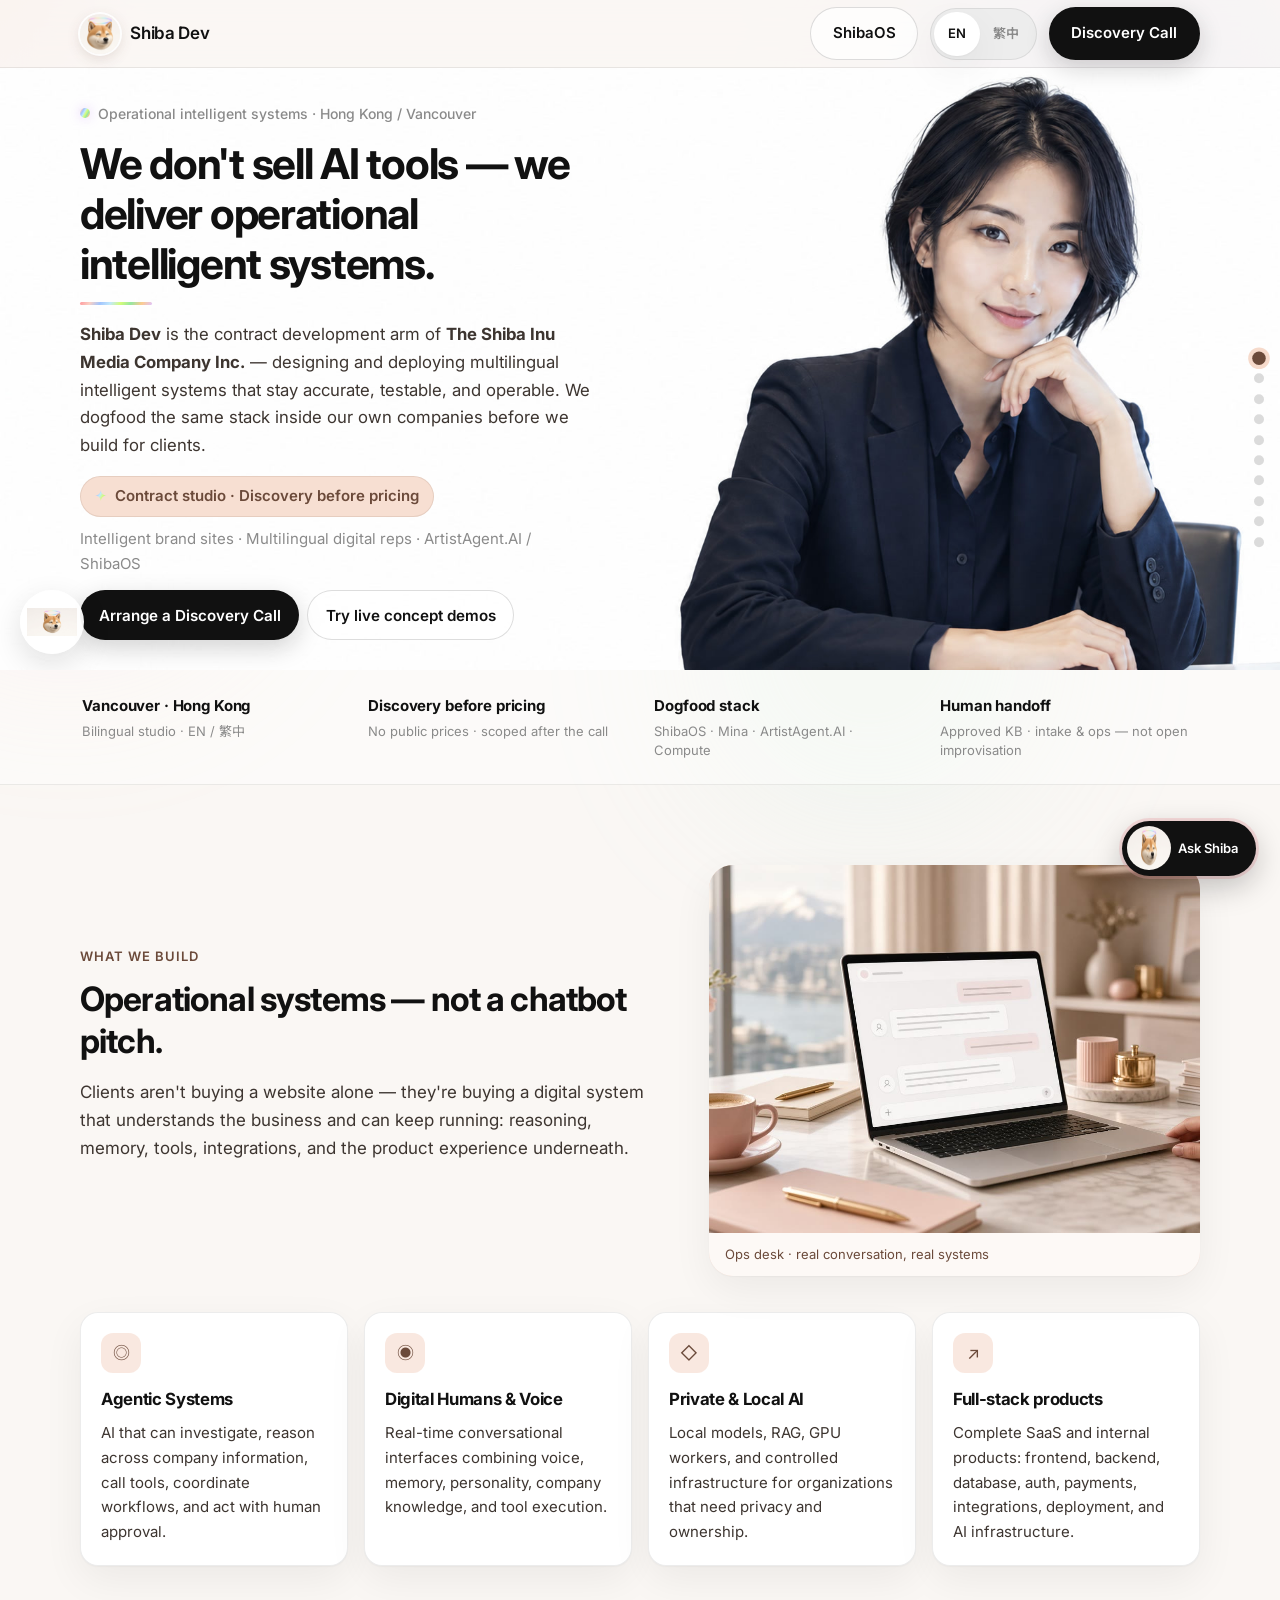
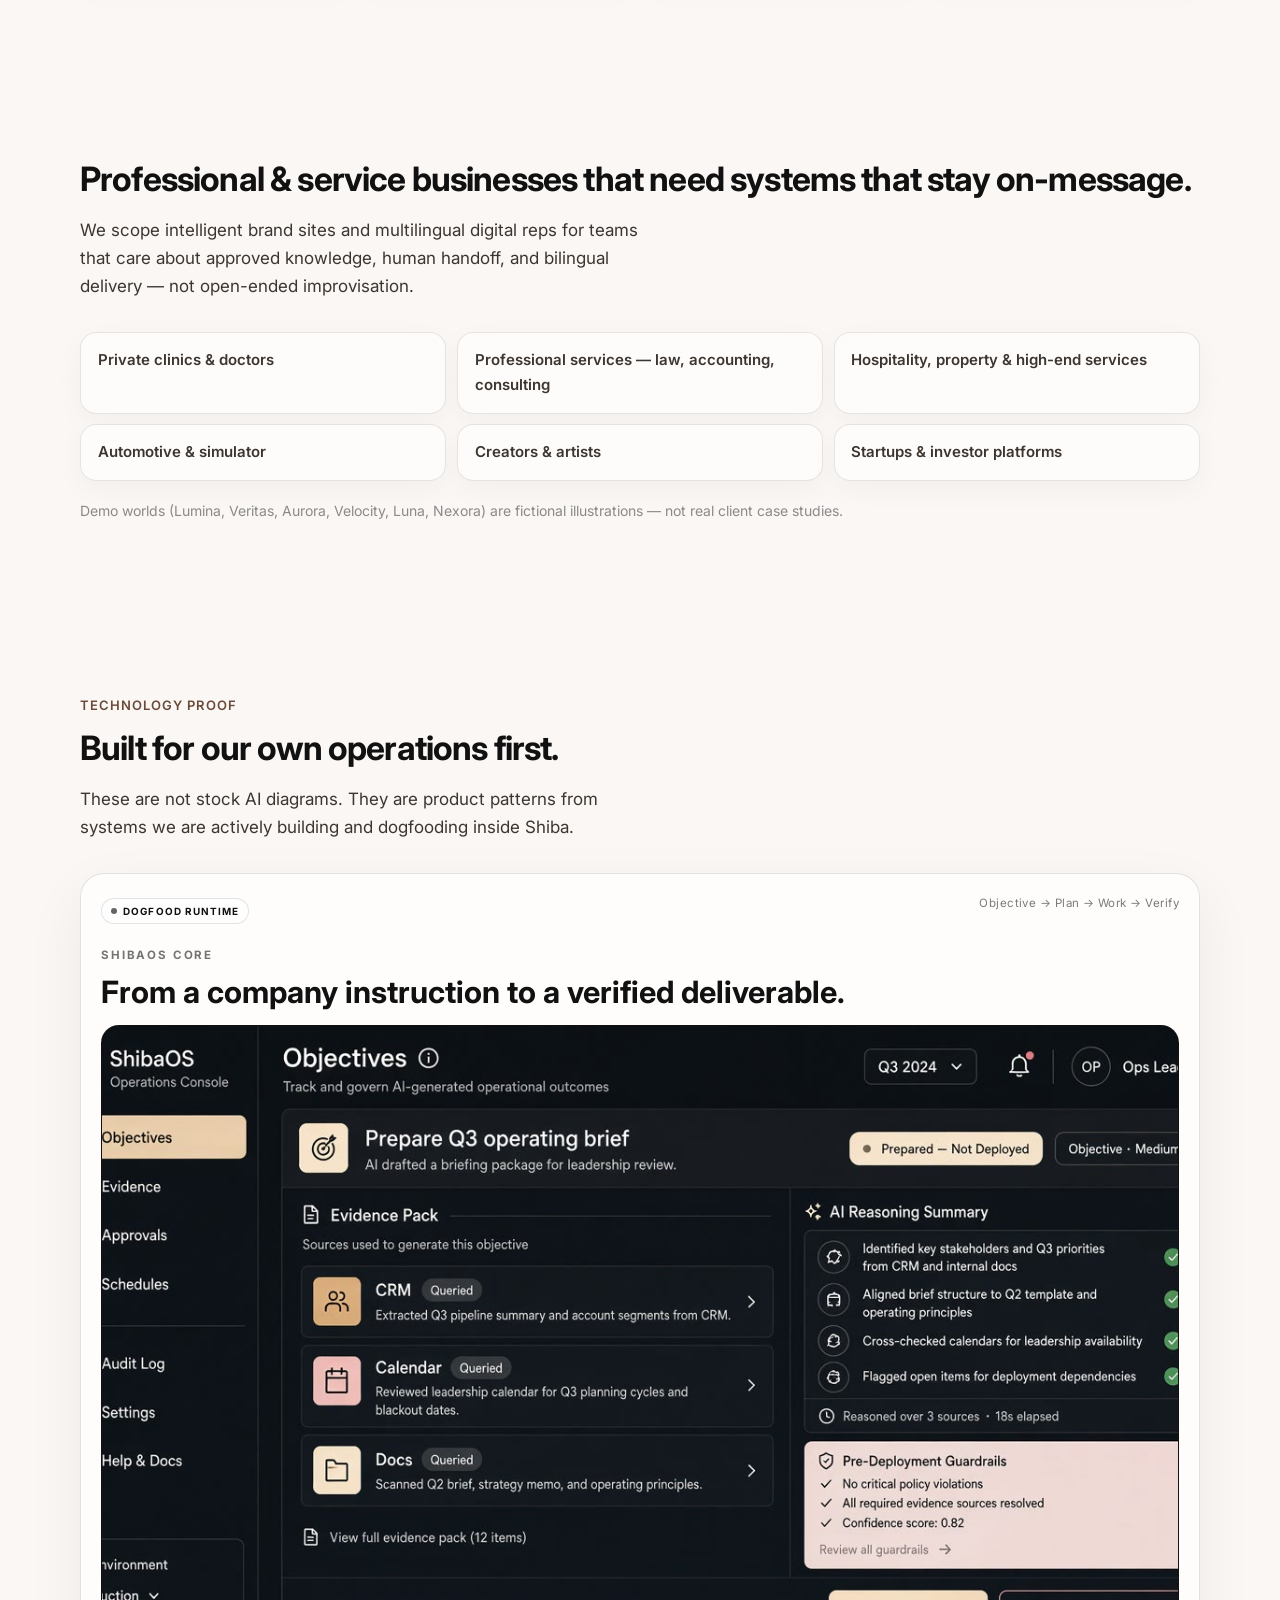
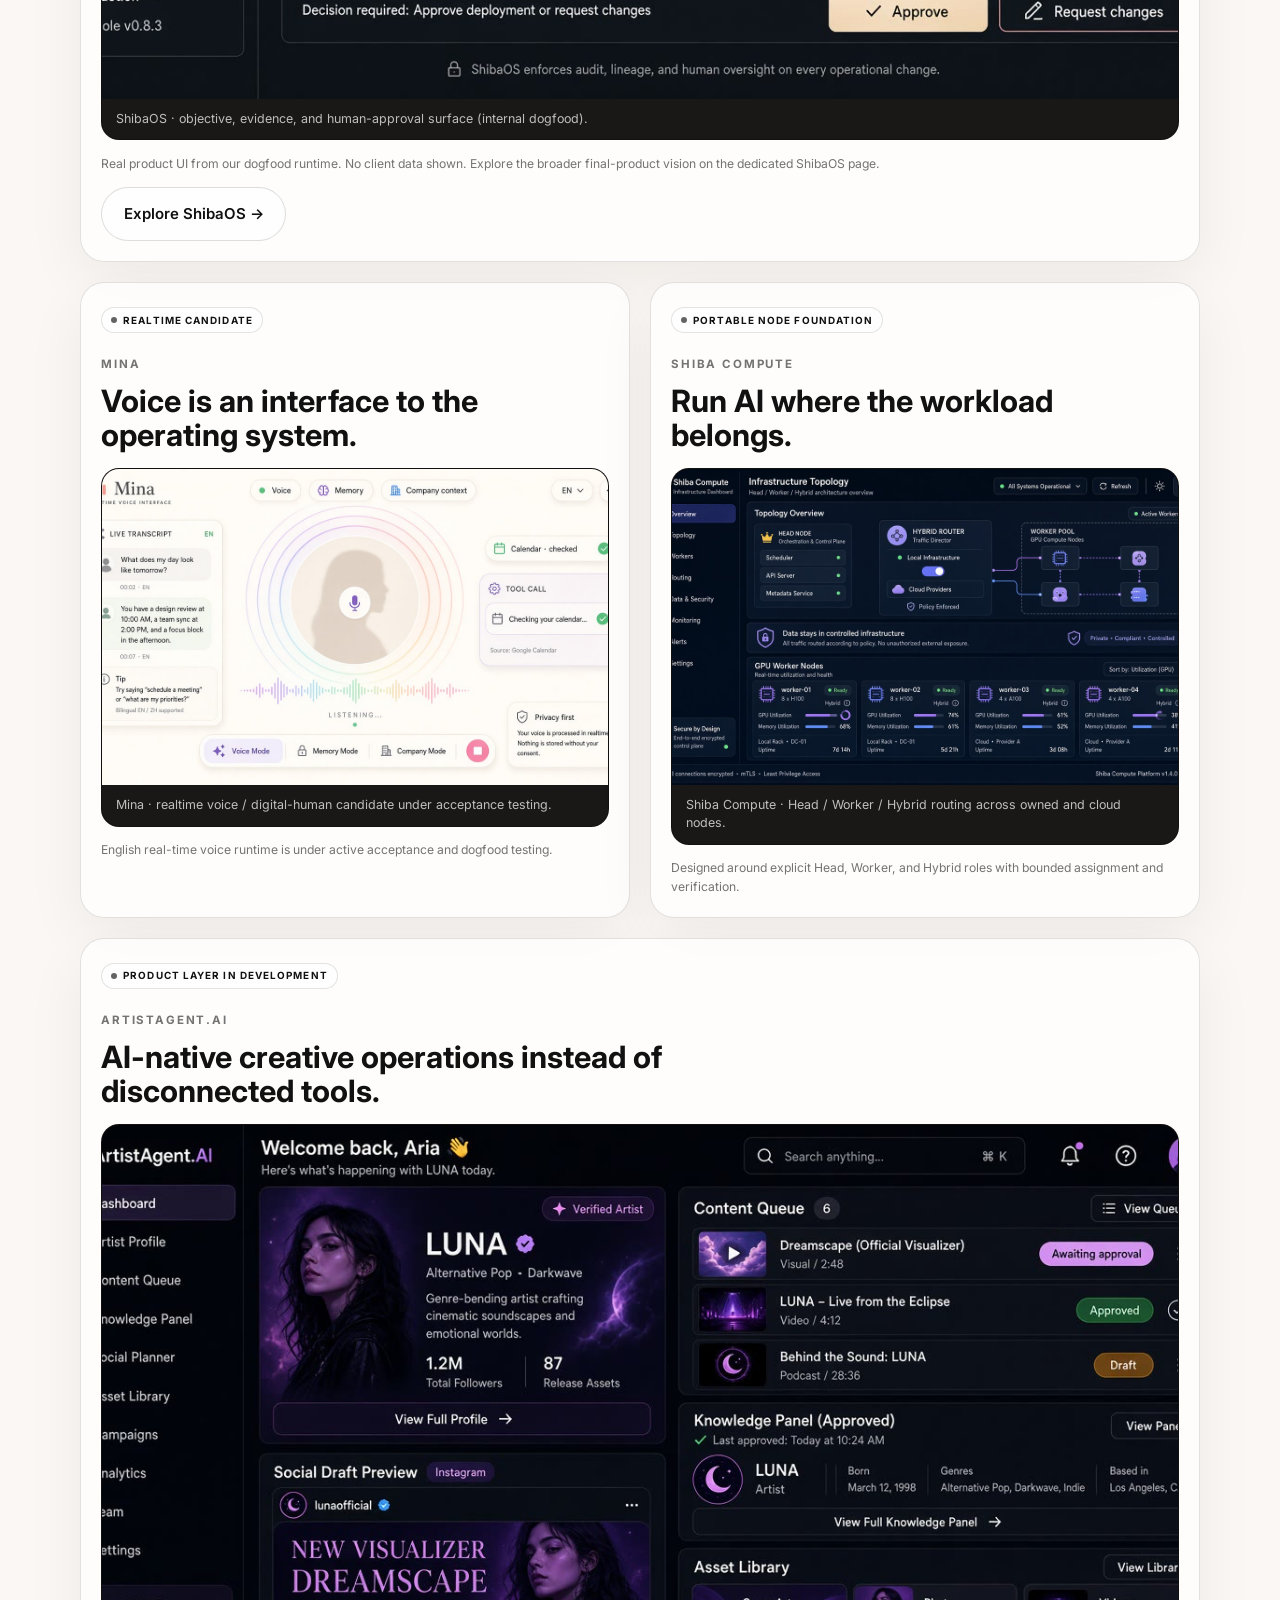
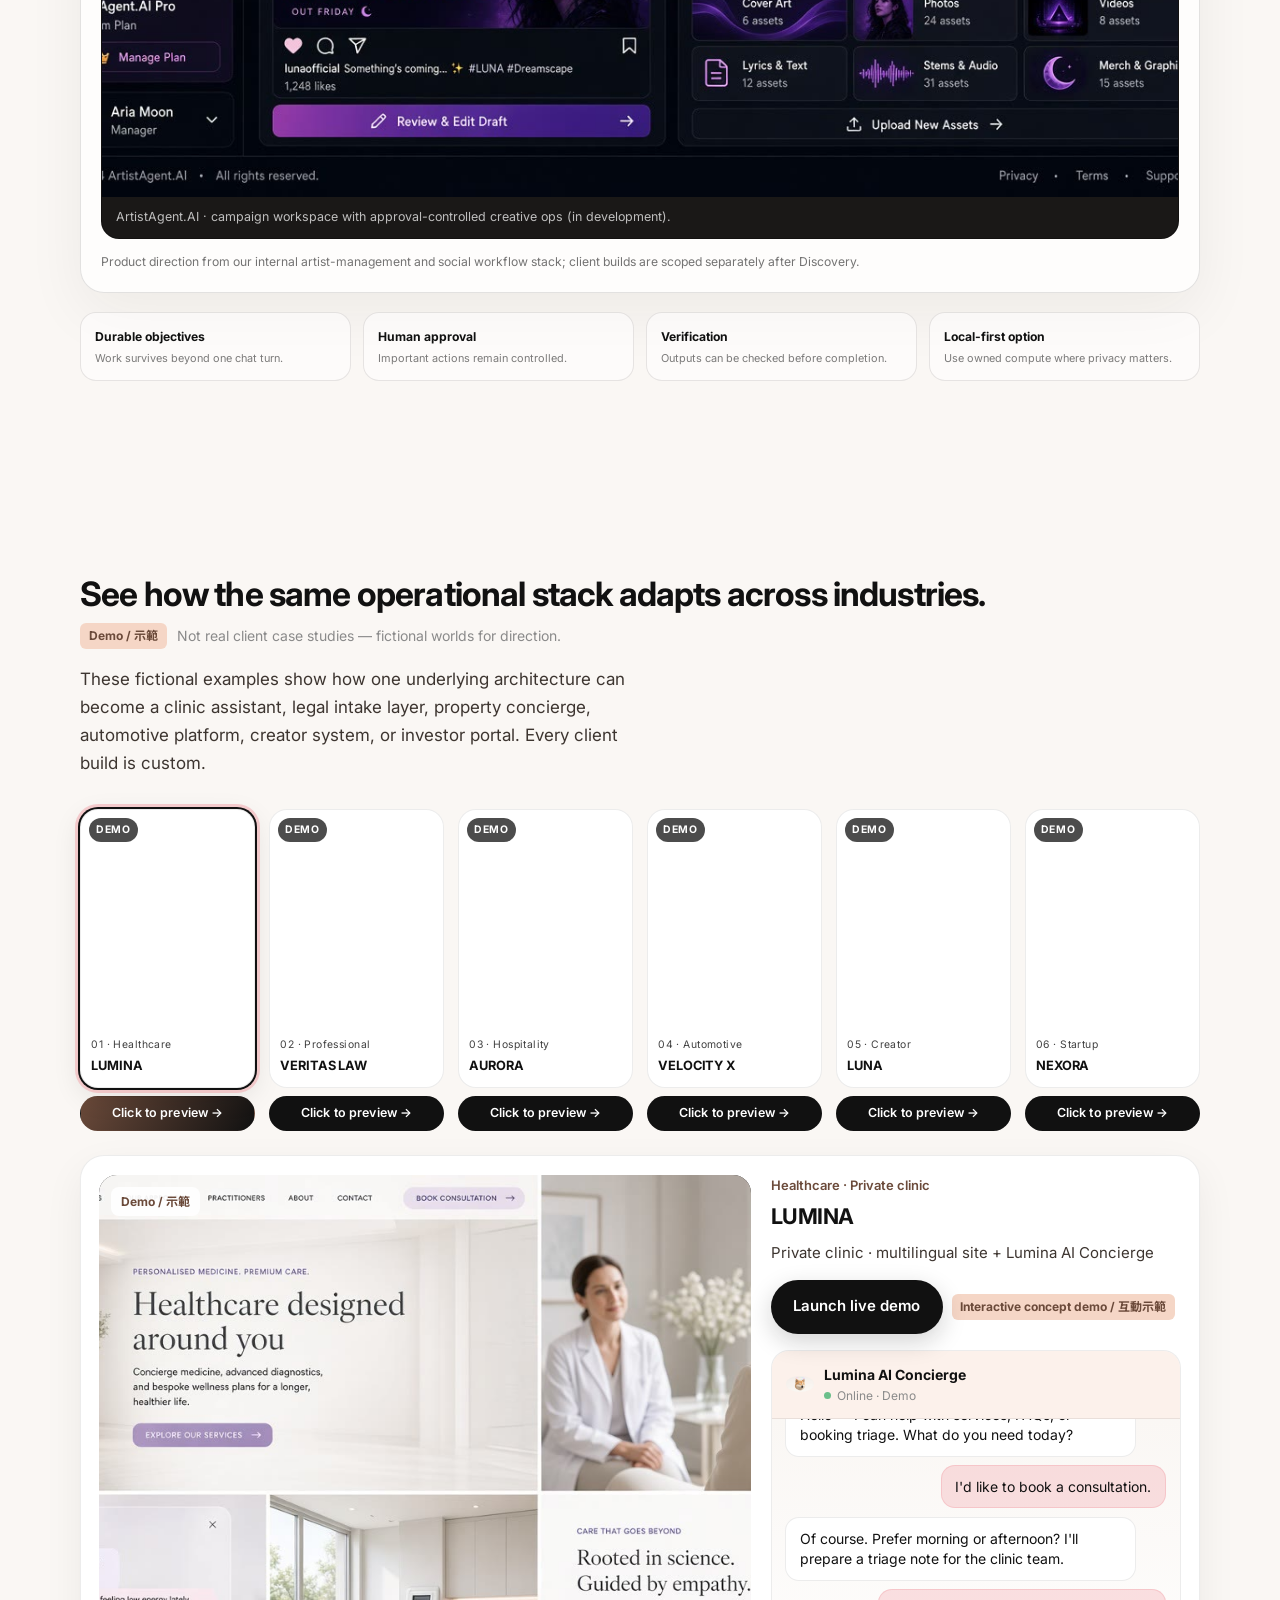
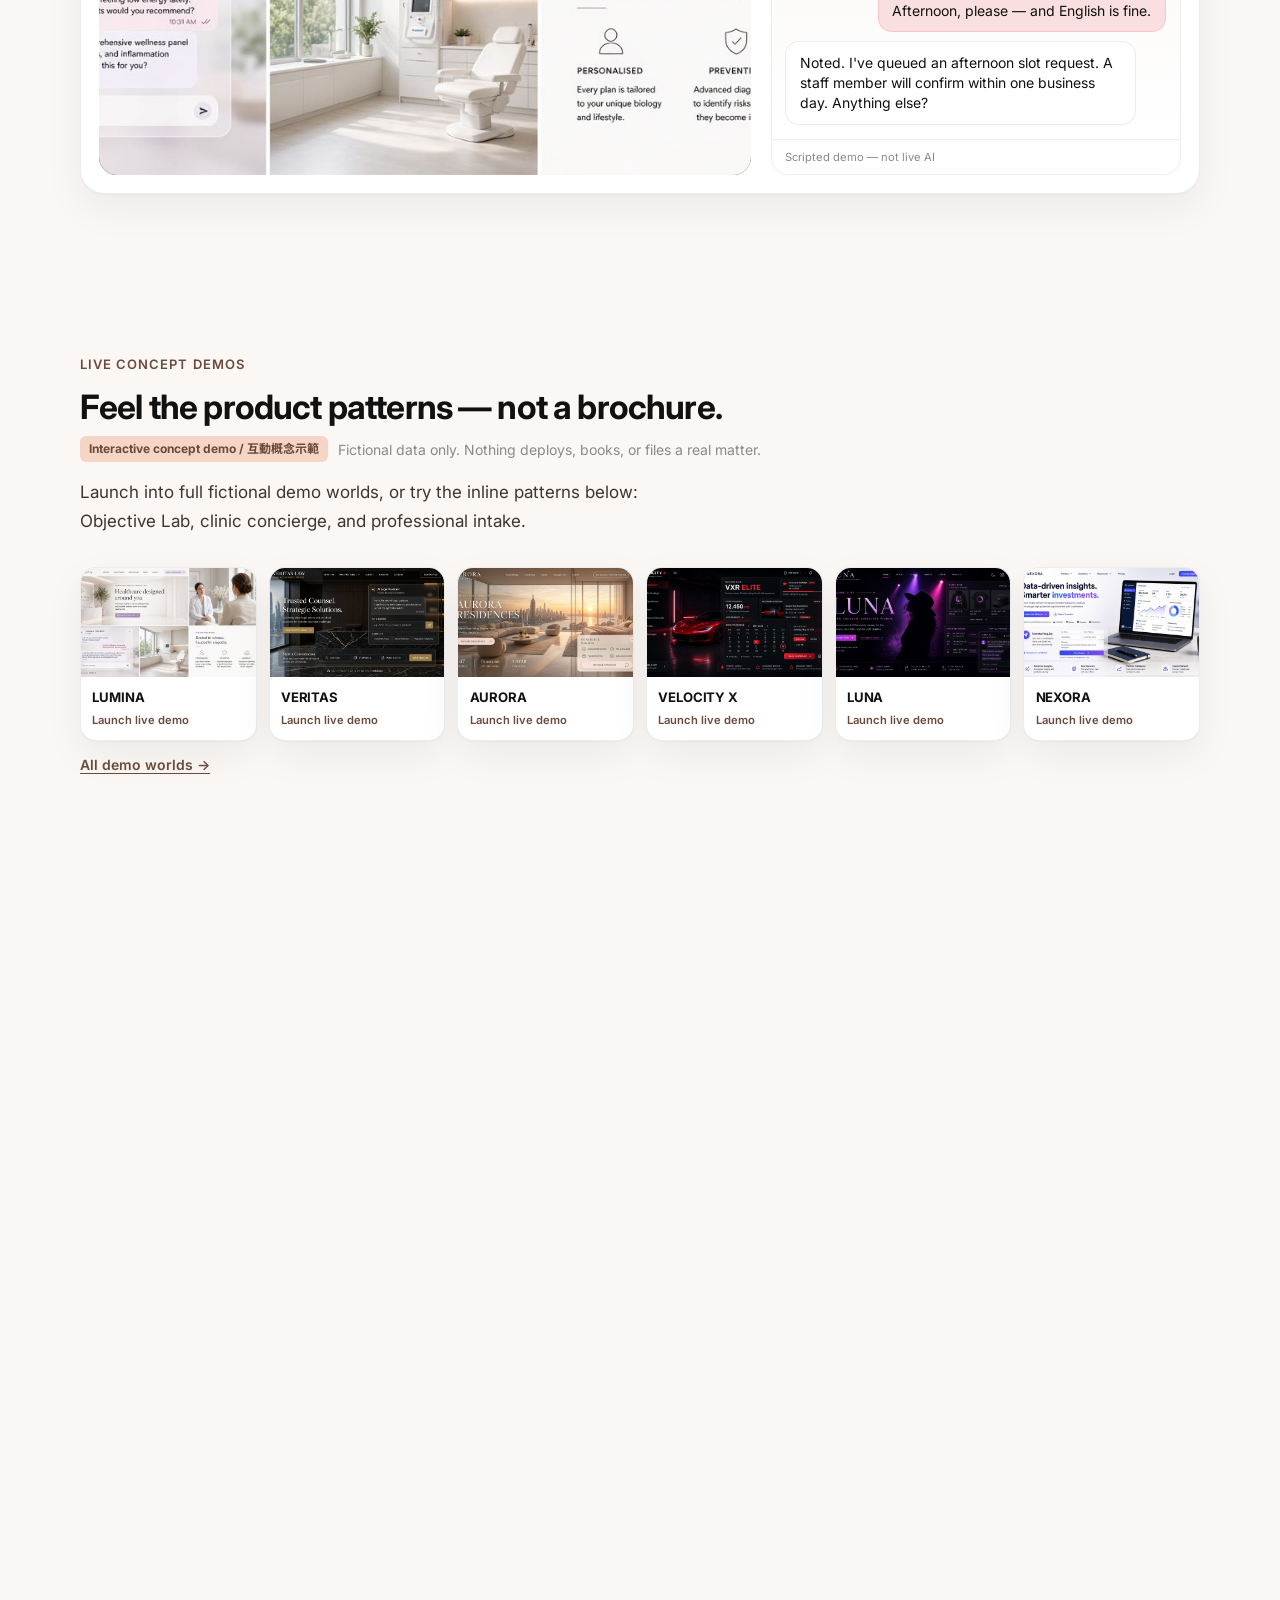
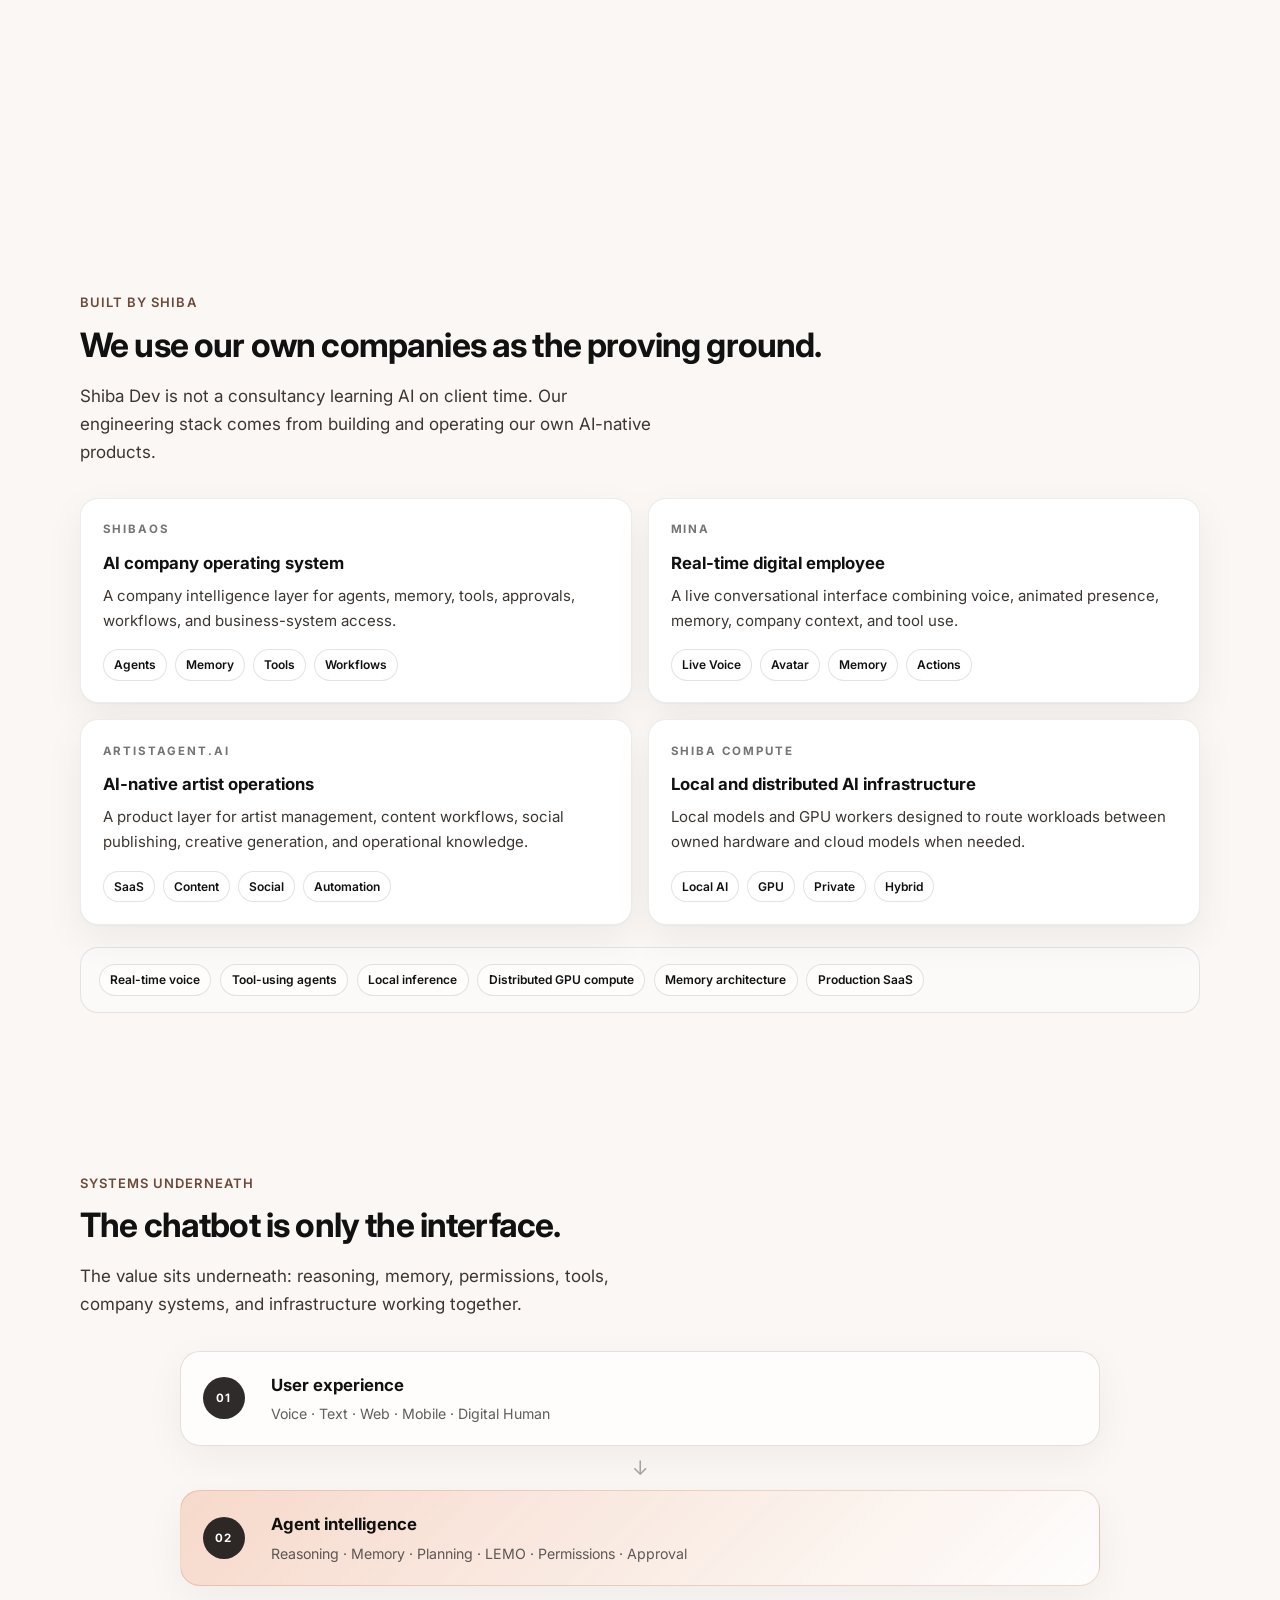
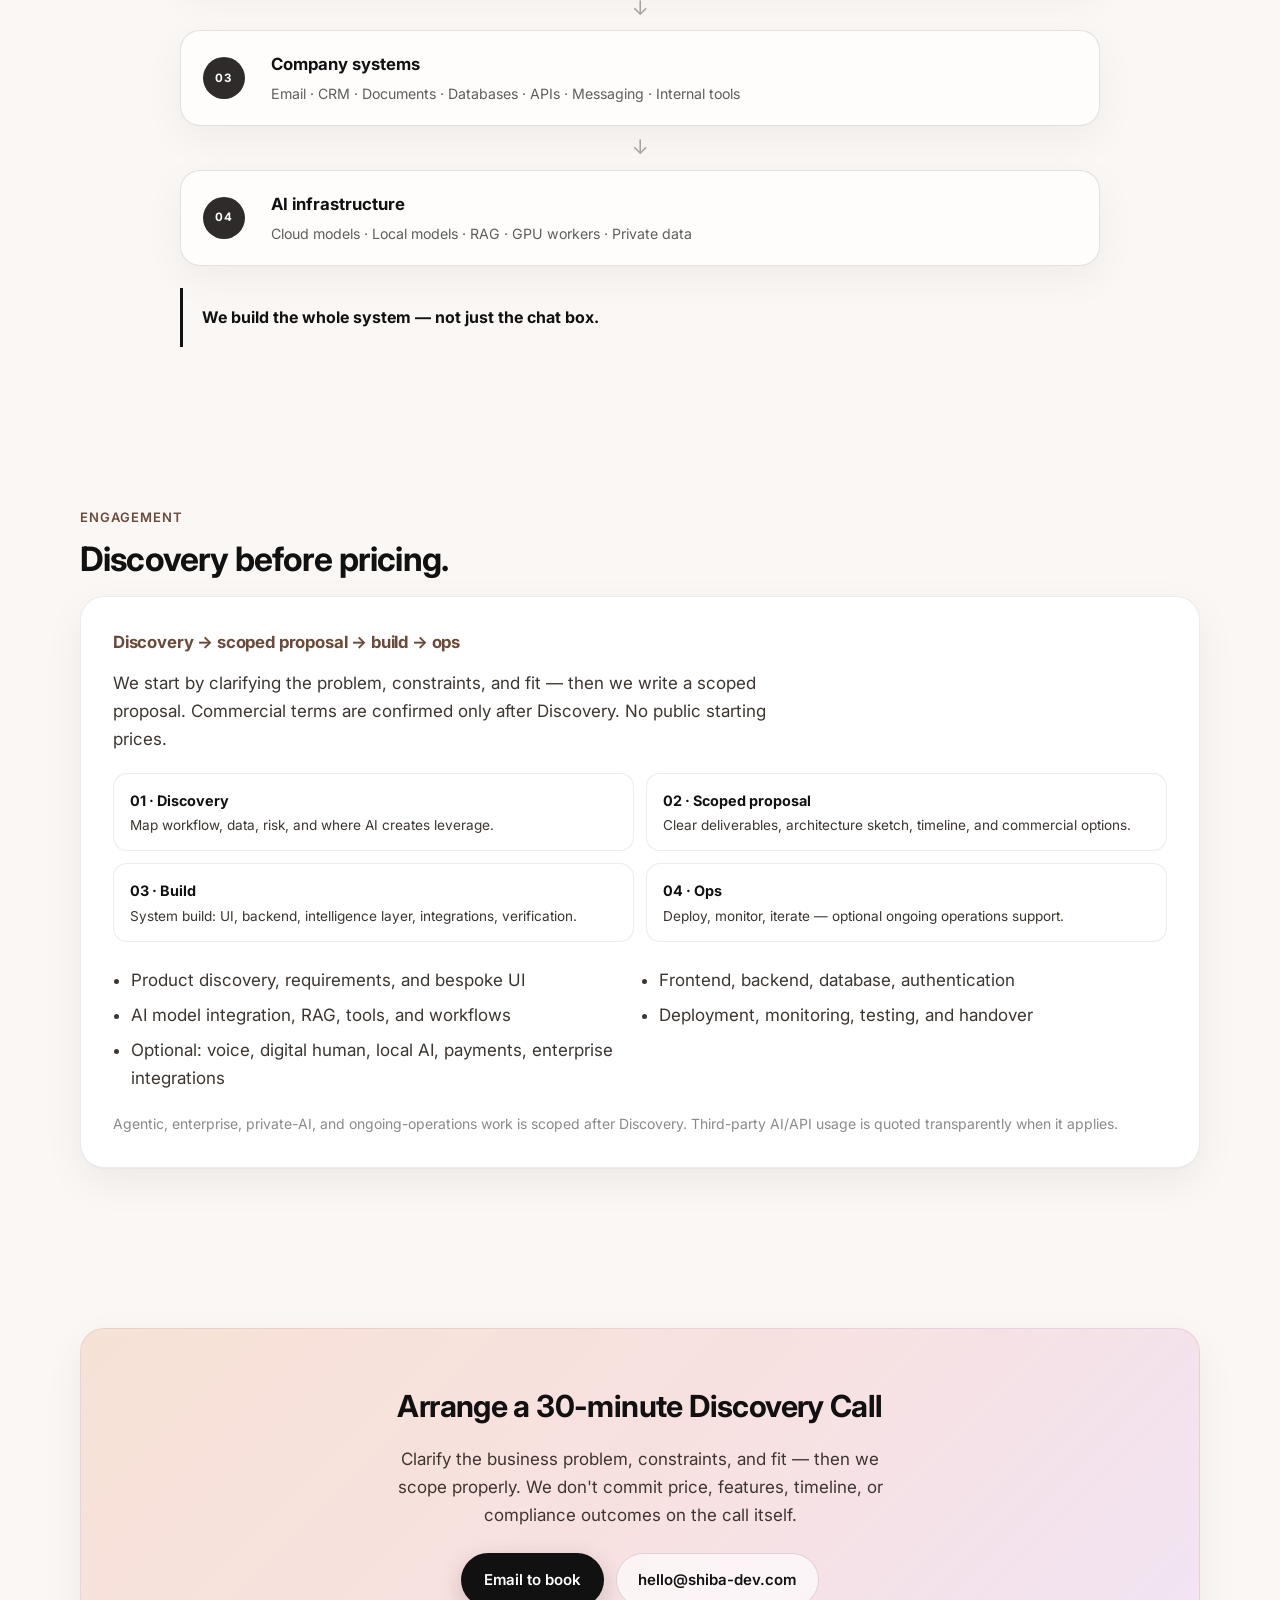
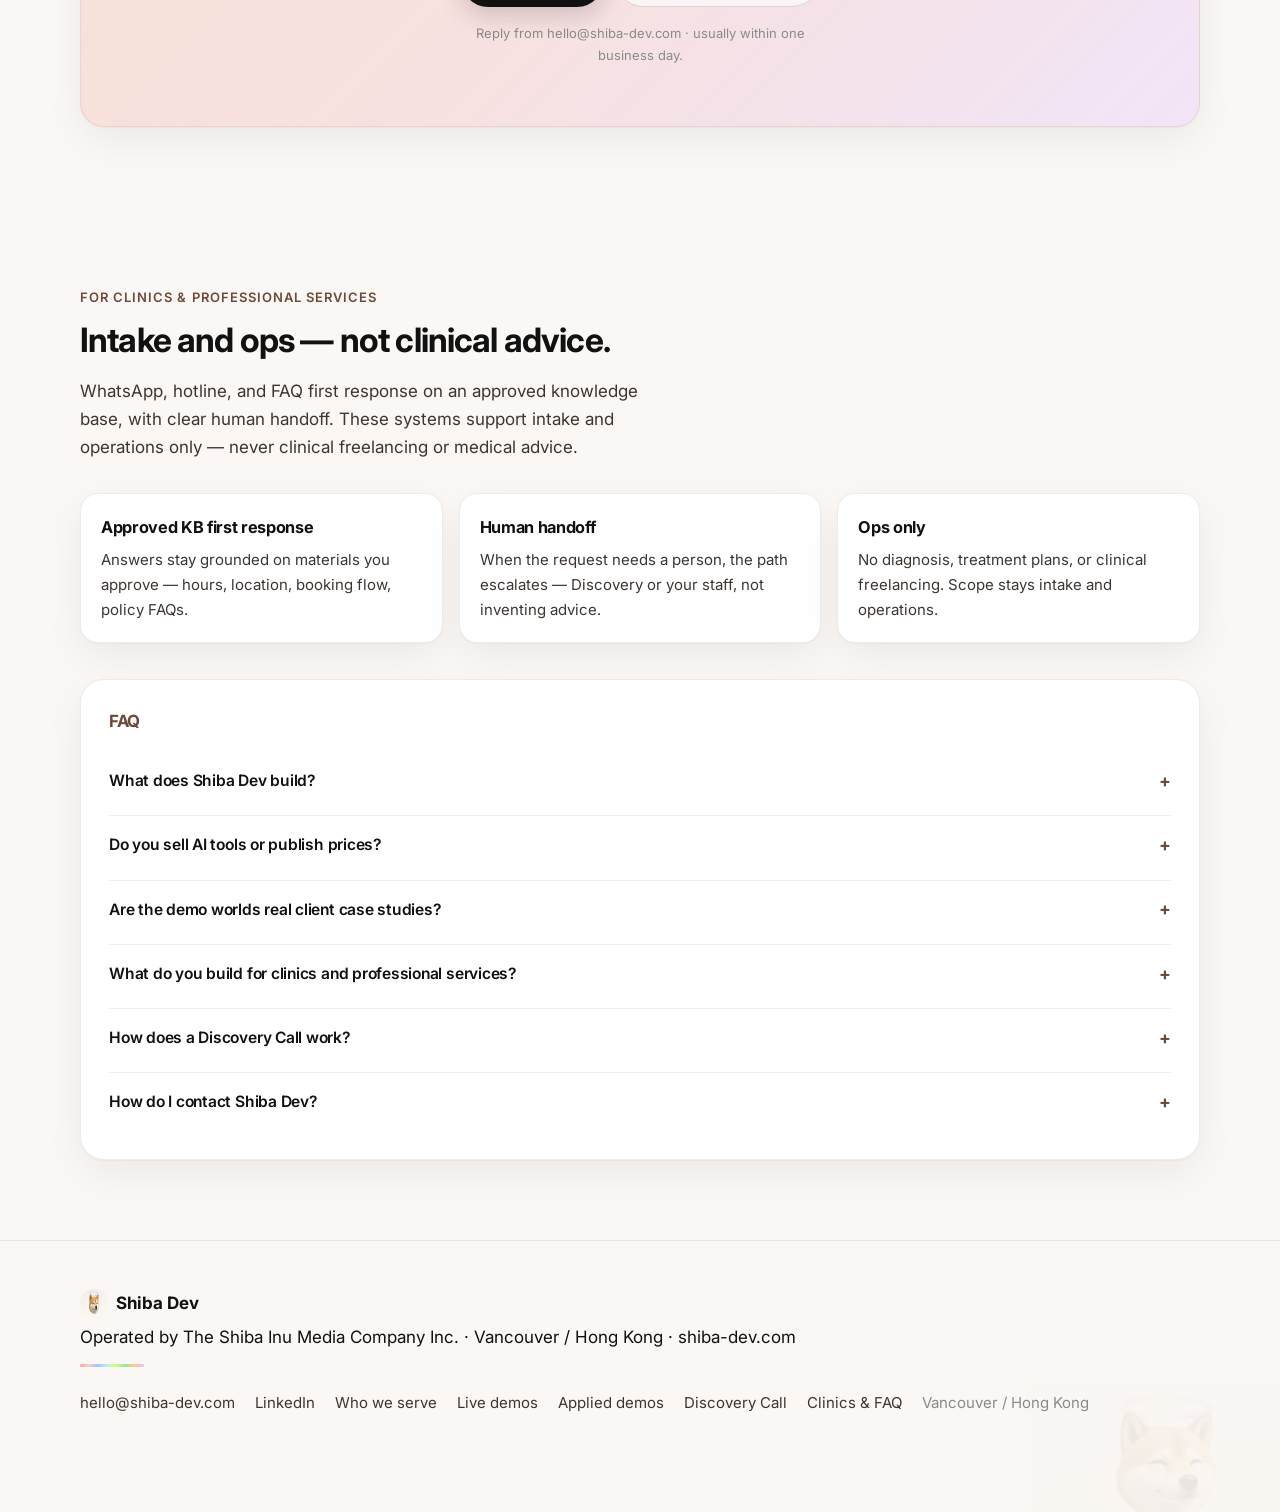
==== commit a9014808: "Polish homepage messaging and trust depth for Pages Align hero and key sections with operational int" ====
--- a/index.html
+++ b/index.html
@@ -27,7 +27,7 @@
   <link rel="preconnect" href="https://fonts.googleapis.com" />
   <link rel="preconnect" href="https://fonts.gstatic.com" crossorigin />
   <link href="https://fonts.googleapis.com/css2?family=Inter:wght@400;500;600;700&family=Noto+Sans+TC:wght@400;500;700&display=swap" rel="stylesheet" />
-  <link rel="stylesheet" href="styles.css?v=seo1" />
+  <link rel="stylesheet" href="styles.css?v=polish1" />
 
   <style id="hero-overlay-critical">
     /* Desktop: copy overlays left white field of Mina banner */
@@ -383,33 +383,34 @@
         <div class="hero-copy">
           <p class="eyebrow">
             <span class="iri-dot" aria-hidden="true"></span>
-            <span class="lang-en">AI product engineering · Hong Kong / Vancouver</span>
-            <span class="lang-zh">AI 產品工程 · 香港 / 溫哥華</span>
+            <span class="lang-en">Operational intelligent systems · Hong Kong / Vancouver</span>
+            <span class="lang-zh">營運級智能系統 · 香港 / 溫哥華</span>
           </p>
 
-          <h1 class="lang-en">We build AI systems that do real work.</h1>
-          <h1 class="lang-zh">我們建立真正<br />可以工作的 AI 系統</h1>
+          <h1 class="lang-en">We don't sell AI tools — we deliver operational intelligent systems.</h1>
+          <h1 class="lang-zh">我們不賣 AI 工具<br />我們交付真正可運作的智能系統</h1>
 
           <hr class="iri-rule" aria-hidden="true" />
 
           <p class="hero-lead lang-en">
-            <strong>Shiba Dev</strong> is an AI-native product engineering studio building agents,
-            digital humans, private AI infrastructure, intelligent workflows, and complete software products.
-            We use the same stack inside our own companies before we deploy it for clients.
+            <strong>Shiba Dev</strong> is the contract development arm of
+            <strong>The Shiba Inu Media Company Inc.</strong> — designing and deploying multilingual
+            intelligent systems that stay accurate, testable, and operable. We dogfood the same stack
+            inside our own companies before we build for clients.
           </p>
           <p class="hero-lead lang-zh">
-            <strong>Shiba Dev</strong> 是 AI-native 產品工程團隊，建立 AI agents、數碼人、私有 AI 基建、
-            智能工作流程與完整軟件產品。我們先在自己的公司實際使用，再為客戶部署。
+            <strong>Shiba Dev</strong> 由 <strong>The Shiba Inu Media Company Inc.</strong> 營運——
+            為專業品牌設計與部署多語言、可持續營運的智能系統。我們先在自己的公司 dogfood 同一套架構，再為客戶建置。
           </p>
 
           <div class="studio-pill" role="note">
             <span class="star" aria-hidden="true">✦</span>
-            <span class="lang-en">Product studio · Discovery before pricing</span>
-            <span class="lang-zh">產品工作室 · 先 Discovery，再定範圍</span>
+            <span class="lang-en">Contract studio · Discovery before pricing</span>
+            <span class="lang-zh">合約工作室 · 先 Discovery，再定範圍</span>
           </div>
 
-          <p class="meta-line lang-en">Agents · Digital Humans · Private AI · SaaS · Full-stack Engineering</p>
-          <p class="meta-line lang-zh">Agents · 數碼人 · 私有 AI · SaaS · 全棧產品工程</p>
+          <p class="meta-line lang-en">Intelligent brand sites · Multilingual digital reps · ArtistAgent.AI / ShibaOS</p>
+          <p class="meta-line lang-zh">智能品牌網站 · 多語數位代表 · ArtistAgent.AI / ShibaOS</p>
 
           <div class="btn-row">
             <a class="btn btn-primary magnetic" href="#discovery" data-booking-placeholder="true">
@@ -431,6 +432,37 @@
       </div>
     </section>
 
+
+    <!-- TRUST STRIP -->
+    <section class="trust-strip" aria-label="Studio signals">
+      <div class="wrap trust-strip-inner">
+        <div class="trust-item">
+          <strong class="lang-en">Vancouver · Hong Kong</strong>
+          <strong class="lang-zh">溫哥華 · 香港</strong>
+          <span class="lang-en">Bilingual studio · EN / 繁中</span>
+          <span class="lang-zh">雙語工作室 · EN / 繁中</span>
+        </div>
+        <div class="trust-item">
+          <strong class="lang-en">Discovery before pricing</strong>
+          <strong class="lang-zh">先 Discovery，再定價</strong>
+          <span class="lang-en">No public prices · scoped after the call</span>
+          <span class="lang-zh">網站不公開價格 · 通話後定範圍</span>
+        </div>
+        <div class="trust-item">
+          <strong class="lang-en">Dogfood stack</strong>
+          <strong class="lang-zh">內部先用</strong>
+          <span class="lang-en">ShibaOS · Mina · ArtistAgent.AI · Compute</span>
+          <span class="lang-zh">ShibaOS · Mina · ArtistAgent.AI · Compute</span>
+        </div>
+        <div class="trust-item">
+          <strong class="lang-en">Human handoff</strong>
+          <strong class="lang-zh">真人交接</strong>
+          <span class="lang-en">Approved KB · intake &amp; ops — not open improvisation</span>
+          <span class="lang-zh">核准知識庫 · 接待與營運——非開放即興</span>
+        </div>
+      </div>
+    </section>
+
     <!-- WHAT WE BUILD -->
     <section id="what-we-build" aria-labelledby="wwb-title">
       <div class="wrap">
@@ -441,21 +473,21 @@
               <span class="lang-zh">我們建立甚麼</span>
             </p>
             <h2 class="section-title" id="wwb-title">
-              <span class="lang-en">AI beyond the chatbot.</span>
-              <span class="lang-zh">AI 不只是 chatbot。</span>
+              <span class="lang-en">Operational systems — not a chatbot pitch.</span>
+              <span class="lang-zh">可運作的系統——不是 chatbot 推銷。</span>
             </h2>
             <p class="section-intro lang-en">
-              The interface is only the visible layer. We build the reasoning, memory, tools, integrations,
-              infrastructure, and product experience underneath it.
+              Clients aren't buying a website alone — they're buying a digital system that understands the business
+              and can keep running: reasoning, memory, tools, integrations, and the product experience underneath.
             </p>
             <p class="section-intro lang-zh">
-              介面只是看得見的一層。我們同時建立背後的推理、記憶、工具、整合、基建與完整產品體驗。
+              客戶不是只買一個網站——他們買的是一套更懂業務、可以持續營運的數碼系統：介面之下是推理、記憶、工具、整合與完整產品體驗。
             </p>
           </div>
           <figure class="ops-photo tilt-target" data-tilt>
             <picture>
               <source srcset="assets/photo-ops.jpg" type="image/jpeg" />
-              <img src="assets/photo-ops.png" alt="" width="640" height="480" loading="lazy" decoding="async" />
+              <img src="assets/photo-ops.png" alt="Operations desk with conversation and systems UI" width="640" height="480" loading="lazy" decoding="async" />
             </picture>
             <figcaption class="lang-en">Ops desk · real conversation, real systems</figcaption>
             <figcaption class="lang-zh">營運桌面 · 真實對話，真實系統</figcaption>
@@ -486,12 +518,46 @@
           </article>
           <article class="card reveal">
             <div class="card-icon" aria-hidden="true">↗</div>
-            <h3 class="lang-en">AI-native Products</h3>
-            <h3 class="lang-zh">AI-native 產品</h3>
+            <h3 class="lang-en">Full-stack products</h3>
+            <h3 class="lang-zh">全棧產品</h3>
             <p class="lang-en">Complete SaaS and internal products: frontend, backend, database, auth, payments, integrations, deployment, and AI infrastructure.</p>
             <p class="lang-zh">完整 SaaS 與內部產品：前端、後端、資料庫、登入、支付、整合、部署與 AI 基建。</p>
           </article>
         </div>
+      </div>
+    </section>
+
+
+    <!-- WHO WE SERVE -->
+    <section id="who-we-serve" aria-labelledby="serve-title">
+      <div class="wrap">
+        <p class="section-label reveal">
+          <span class="lang-en">Who we serve</span>
+          <span class="lang-zh">服務對象</span>
+        </p>
+        <h2 class="section-title reveal" id="serve-title">
+          <span class="lang-en">Professional &amp; service businesses that need systems that stay on-message.</span>
+          <span class="lang-zh">需要系統「保持口徑、可持續營運」的專業與服務品牌。</span>
+        </h2>
+        <p class="section-intro lang-en reveal">
+          We scope intelligent brand sites and multilingual digital reps for teams that care about approved knowledge,
+          human handoff, and bilingual delivery — not open-ended improvisation.
+        </p>
+        <p class="section-intro lang-zh reveal">
+          我們為重視核准知識庫、真人交接與雙語交付的團隊，定範圍智能品牌網站與多語數位代表——不是開放式即興回覆。
+        </p>
+        <ul class="serve-list reveal">
+          <li><span class="lang-en">Private clinics &amp; doctors</span><span class="lang-zh">私人診所與醫師</span></li>
+          <li><span class="lang-en">Professional services — law, accounting, consulting</span><span class="lang-zh">專業服務——法律、會計、顧問</span></li>
+          <li><span class="lang-en">Hospitality, property &amp; high-end services</span><span class="lang-zh">酒店、物業與高端服務</span></li>
+          <li><span class="lang-en">Automotive &amp; simulator</span><span class="lang-zh">汽車與模擬器</span></li>
+          <li><span class="lang-en">Creators &amp; artists</span><span class="lang-zh">創作者與藝人</span></li>
+          <li><span class="lang-en">Startups &amp; investor platforms</span><span class="lang-zh">初創與投資者平台</span></li>
+        </ul>
+        <p class="serve-note reveal">
+          <span class="lang-en">Demo worlds (Lumina, Veritas, Aurora, Velocity, Luna, Nexora) are fictional illustrations — not real client case studies.</span>
+          <span class="lang-zh">示範世界（Lumina、Veritas、Aurora、Velocity、Luna、Nexora）為虛構示意——並非真實客戶案例。</span>
+        </p>
       </div>
     </section>
 
@@ -623,8 +689,8 @@
           <span class="lang-zh">應用產品示範</span>
         </p>
         <h2 class="section-title reveal" id="ex-title">
-          <span class="lang-en">See how the same AI stack adapts to real businesses.</span>
-          <span class="lang-zh">看看同一套 AI 架構如何適配不同業務。</span>
+          <span class="lang-en">See how the same operational stack adapts across industries.</span>
+          <span class="lang-zh">看看同一套營運架構如何適配不同行業。</span>
         </h2>
         <p class="demo-note reveal">
           <span class="badge-demo">Demo / 示範</span>
@@ -811,27 +877,27 @@
 
         <div class="world-launch-grid reveal" aria-label="Launchable demo worlds">
           <a class="world-launch-tile" href="/demos/lumina/">
-            <img src="assets/demo-lumina.jpg" alt="" width="320" height="200" loading="lazy" />
+            <img src="assets/demo-lumina.jpg" alt="LUMINA fictional clinic demo" width="320" height="200" loading="lazy" />
             <span class="wlt-meta"><strong>LUMINA</strong><small class="lang-en">Launch live demo</small><small class="lang-zh">進入互動示範</small></span>
           </a>
           <a class="world-launch-tile" href="/demos/veritas/">
-            <img src="assets/demo-veritas.jpg" alt="" width="320" height="200" loading="lazy" />
+            <img src="assets/demo-veritas.jpg" alt="VERITAS LAW fictional firm demo" width="320" height="200" loading="lazy" />
             <span class="wlt-meta"><strong>VERITAS</strong><small class="lang-en">Launch live demo</small><small class="lang-zh">進入互動示範</small></span>
           </a>
           <a class="world-launch-tile" href="/demos/aurora/">
-            <img src="assets/demo-aurora.jpg" alt="" width="320" height="200" loading="lazy" />
+            <img src="assets/demo-aurora.jpg" alt="AURORA fictional residences demo" width="320" height="200" loading="lazy" />
             <span class="wlt-meta"><strong>AURORA</strong><small class="lang-en">Launch live demo</small><small class="lang-zh">進入互動示範</small></span>
           </a>
           <a class="world-launch-tile" href="/demos/velocity/">
-            <img src="assets/demo-velocity.jpg" alt="" width="320" height="200" loading="lazy" />
+            <img src="assets/demo-velocity.jpg" alt="VELOCITY X fictional automotive demo" width="320" height="200" loading="lazy" />
             <span class="wlt-meta"><strong>VELOCITY X</strong><small class="lang-en">Launch live demo</small><small class="lang-zh">進入互動示範</small></span>
           </a>
           <a class="world-launch-tile" href="/demos/luna/">
-            <img src="assets/demo-luna.jpg" alt="" width="320" height="200" loading="lazy" />
+            <img src="assets/demo-luna.jpg" alt="LUNA fictional creator demo" width="320" height="200" loading="lazy" />
             <span class="wlt-meta"><strong>LUNA</strong><small class="lang-en">Launch live demo</small><small class="lang-zh">進入互動示範</small></span>
           </a>
           <a class="world-launch-tile" href="/demos/nexora/">
-            <img src="assets/demo-nexora.jpg" alt="" width="320" height="200" loading="lazy" />
+            <img src="assets/demo-nexora.jpg" alt="NEXORA fictional investor demo" width="320" height="200" loading="lazy" />
             <span class="wlt-meta"><strong>NEXORA</strong><small class="lang-en">Launch live demo</small><small class="lang-zh">進入互動示範</small></span>
           </a>
         </div>
@@ -1038,8 +1104,8 @@
     <section id="language" aria-labelledby="lang-title">
       <div class="wrap">
         <p class="section-label reveal">
-          <span class="lang-en">AI beyond chatbots</span>
-          <span class="lang-zh">超越 chatbot</span>
+          <span class="lang-en">Systems underneath</span>
+          <span class="lang-zh">介面之下的系統</span>
         </p>
         <h2 class="section-title reveal" id="lang-title">
           <span class="lang-en">The chatbot is only the interface.</span>
@@ -1103,8 +1169,8 @@
             </li>
             <li>
               <strong class="lang-en">03 · Build</strong><strong class="lang-zh">03 · 建置</strong>
-              <span class="lang-en">Product engineering: UI, backend, AI layer, integrations, verification.</span>
-              <span class="lang-zh">產品工程：介面、後端、AI 層、整合與驗證。</span>
+              <span class="lang-en">System build: UI, backend, intelligence layer, integrations, verification.</span>
+              <span class="lang-zh">系統建置：介面、後端、智能層、整合與驗證。</span>
             </li>
             <li>
               <strong class="lang-en">04 · Ops</strong><strong class="lang-zh">04 · 營運</strong>
@@ -1145,8 +1211,8 @@
             <span class="lang-zh">預約 30 分鐘 Discovery Call</span>
           </h2>
           <p class="lang-en">
-            Show us the business problem or product idea. We map the workflow, identify where AI creates real leverage,
-            and scope the fastest path to a working system.
+            Clarify the business problem, constraints, and fit — then we scope properly.
+            We don't commit price, features, timeline, or compliance outcomes on the call itself.
           </p>
           <p class="lang-zh">
             先釐清業務問題、限制條件與適配度——再正式定範圍。
@@ -1163,8 +1229,8 @@
               hello@shiba-dev.com
             </a>
           </div>
-          <p class="cta-note lang-en">Prefer a booking link later? We can wire window.SHIBA_BOOKING_URL when you have one.</p>
-          <p class="cta-note lang-zh">之後若有預約連結，可透過 window.SHIBA_BOOKING_URL 接上。</p>
+          <p class="cta-note lang-en">Reply from hello@shiba-dev.com · usually within one business day.</p>
+          <p class="cta-note lang-zh">由 hello@shiba-dev.com 回覆 · 通常一個工作天內。</p>
         </div>
       </div>
     </section>
@@ -1294,6 +1360,11 @@
       </div>
       <div class="footer-links">
         <a href="mailto:hello@shiba-dev.com">hello@shiba-dev.com</a>
+        <a href="https://www.linkedin.com/company/shiba-dev/" rel="noopener noreferrer" target="_blank">LinkedIn</a>
+        <a href="#who-we-serve">
+          <span class="lang-en">Who we serve</span>
+          <span class="lang-zh">服務對象</span>
+        </a>
         <a href="#live-demos">
           <span class="lang-en">Live demos</span>
           <span class="lang-zh">互動示範</span>
@@ -1301,10 +1372,6 @@
         <a href="#examples">
           <span class="lang-en">Applied demos</span>
           <span class="lang-zh">示範世界</span>
-        </a>
-        <a href="#what-we-build">
-          <span class="lang-en">What we build</span>
-          <span class="lang-zh">我們建立甚麼</span>
         </a>
         <a href="#discovery">
           <span class="lang-en">Discovery Call</span>
@@ -1314,6 +1381,8 @@
           <span class="lang-en">Clinics &amp; FAQ</span>
           <span class="lang-zh">診所與 FAQ</span>
         </a>
+        <span class="footer-loc lang-en">Vancouver / Hong Kong</span>
+        <span class="footer-loc lang-zh">溫哥華 / 香港</span>
       </div>
     </div>
   </footer>
@@ -1349,6 +1418,6 @@
     </button>
   </div>
 
-  <script src="app.js?v=mobile4" defer></script>
+  <script src="app.js?v=polish1" defer></script>
 </body>
 </html>
--- a/styles.css
+++ b/styles.css
@@ -1902,3 +1902,81 @@
     padding-right: 1.5rem;
   }
 }
+
+/* --- Audit polish: trust strip + who we serve --- */
+.trust-strip {
+  border-bottom: 1px solid rgba(29, 26, 24, 0.08);
+  background: rgba(255, 255, 255, 0.42);
+  padding: 1.15rem 0;
+}
+.trust-strip-inner {
+  display: grid;
+  grid-template-columns: 1fr;
+  gap: 0.9rem 1.25rem;
+}
+@media (min-width: 640px) {
+  .trust-strip-inner { grid-template-columns: repeat(2, 1fr); }
+}
+@media (min-width: 980px) {
+  .trust-strip-inner { grid-template-columns: repeat(4, 1fr); gap: 1rem 1.5rem; }
+}
+.trust-item {
+  display: flex;
+  flex-direction: column;
+  gap: 0.2rem;
+  padding: 0.35rem 0.15rem;
+}
+.trust-item strong {
+  font-size: 0.9375rem;
+  font-weight: 700;
+  color: var(--ink);
+  letter-spacing: -0.01em;
+}
+.trust-item span {
+  font-size: 0.8125rem;
+  color: var(--muted);
+  line-height: 1.45;
+}
+.serve-list {
+  list-style: none;
+  margin: 1.5rem 0 0;
+  padding: 0;
+  display: grid;
+  grid-template-columns: 1fr;
+  gap: 0.65rem;
+}
+@media (min-width: 640px) {
+  .serve-list { grid-template-columns: repeat(2, 1fr); }
+}
+@media (min-width: 980px) {
+  .serve-list { grid-template-columns: repeat(3, 1fr); }
+}
+.serve-list li {
+  margin: 0;
+  padding: 0.95rem 1.05rem;
+  border: 1px solid rgba(29, 26, 24, 0.1);
+  border-radius: 16px;
+  background: rgba(255, 255, 255, 0.58);
+  font-size: 0.9375rem;
+  font-weight: 600;
+  color: var(--ink-soft);
+  box-shadow: 0 8px 28px rgba(34, 26, 22, 0.04);
+}
+.serve-note {
+  margin-top: 1.15rem;
+  font-size: 0.875rem;
+  color: var(--muted);
+  line-height: 1.55;
+  max-width: 52rem;
+}
+.footer-loc {
+  font-size: 0.9375rem;
+  color: var(--muted);
+  align-self: center;
+}
+@media (max-width: 899px) {
+  section.hero.hero--banner .hero-copy h1 {
+    font-size: clamp(1.55rem, 6.2vw, 2.15rem);
+    line-height: 1.18;
+  }
+}
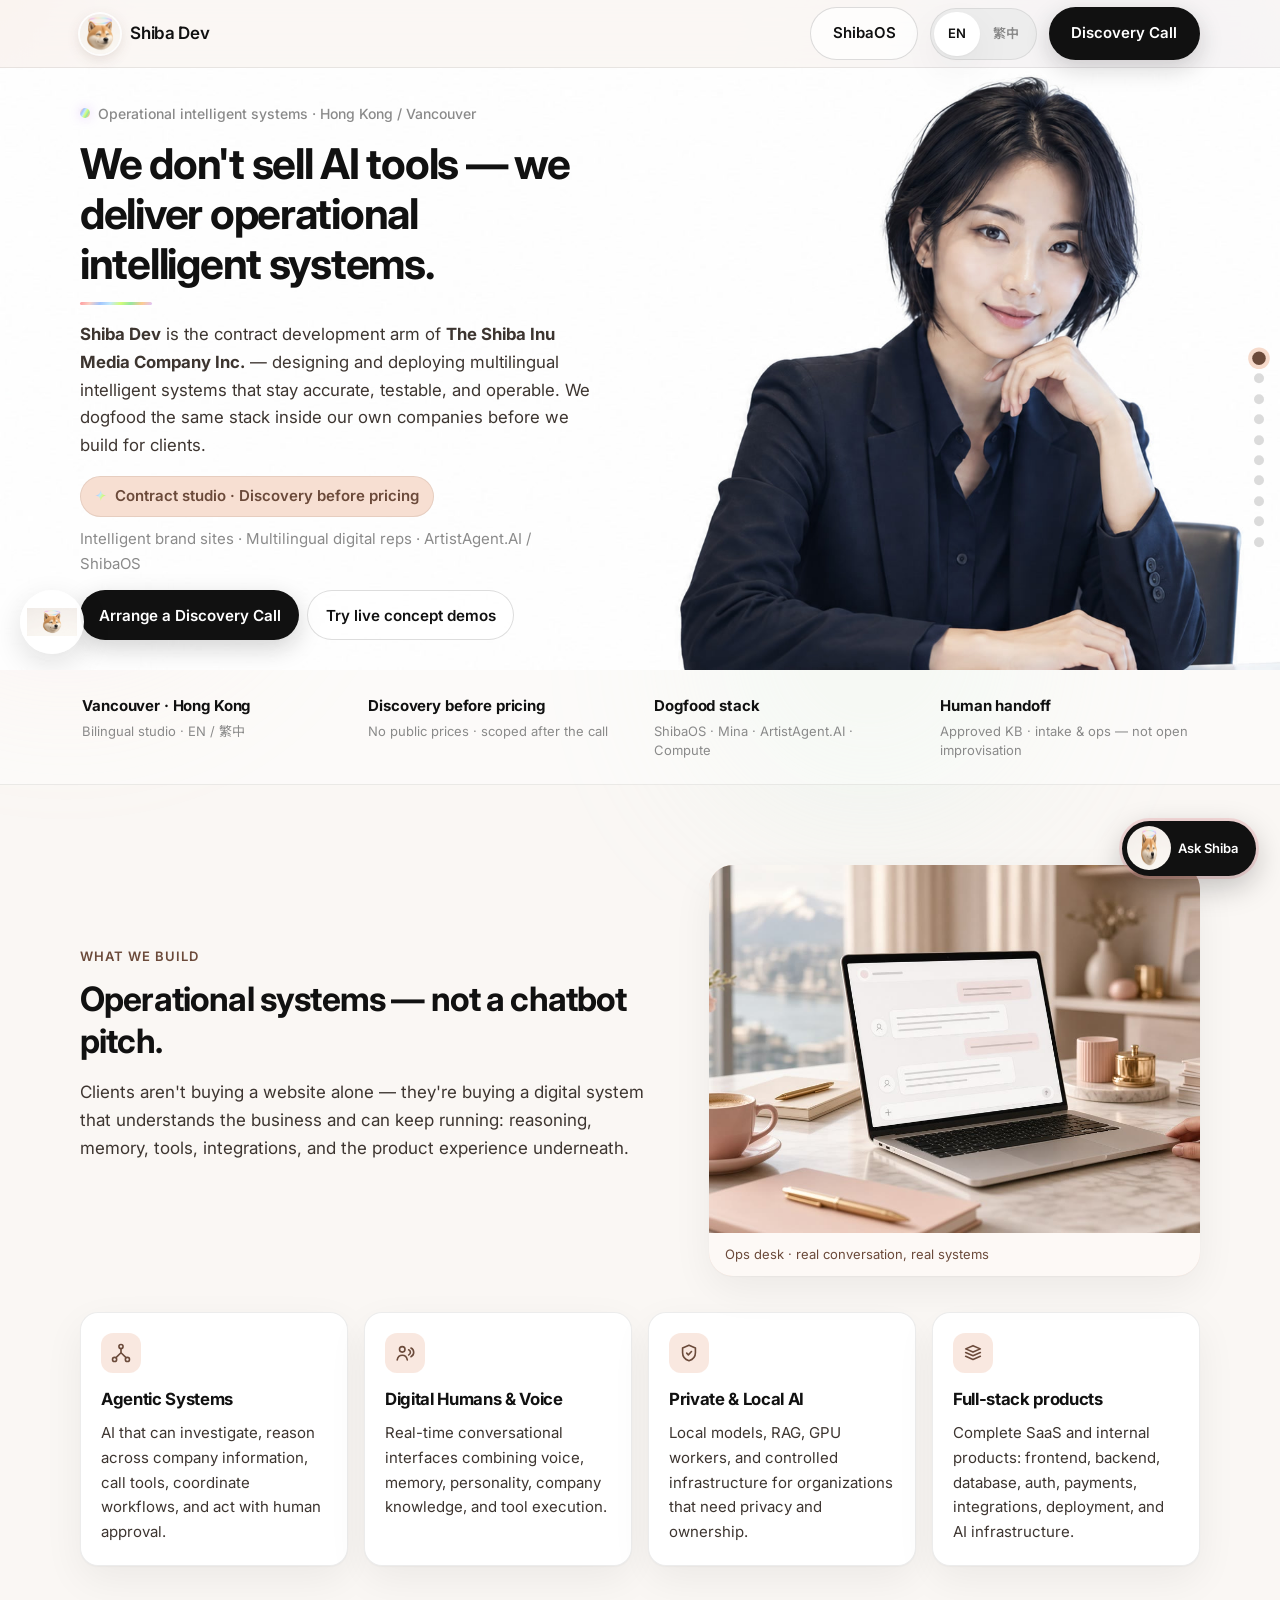
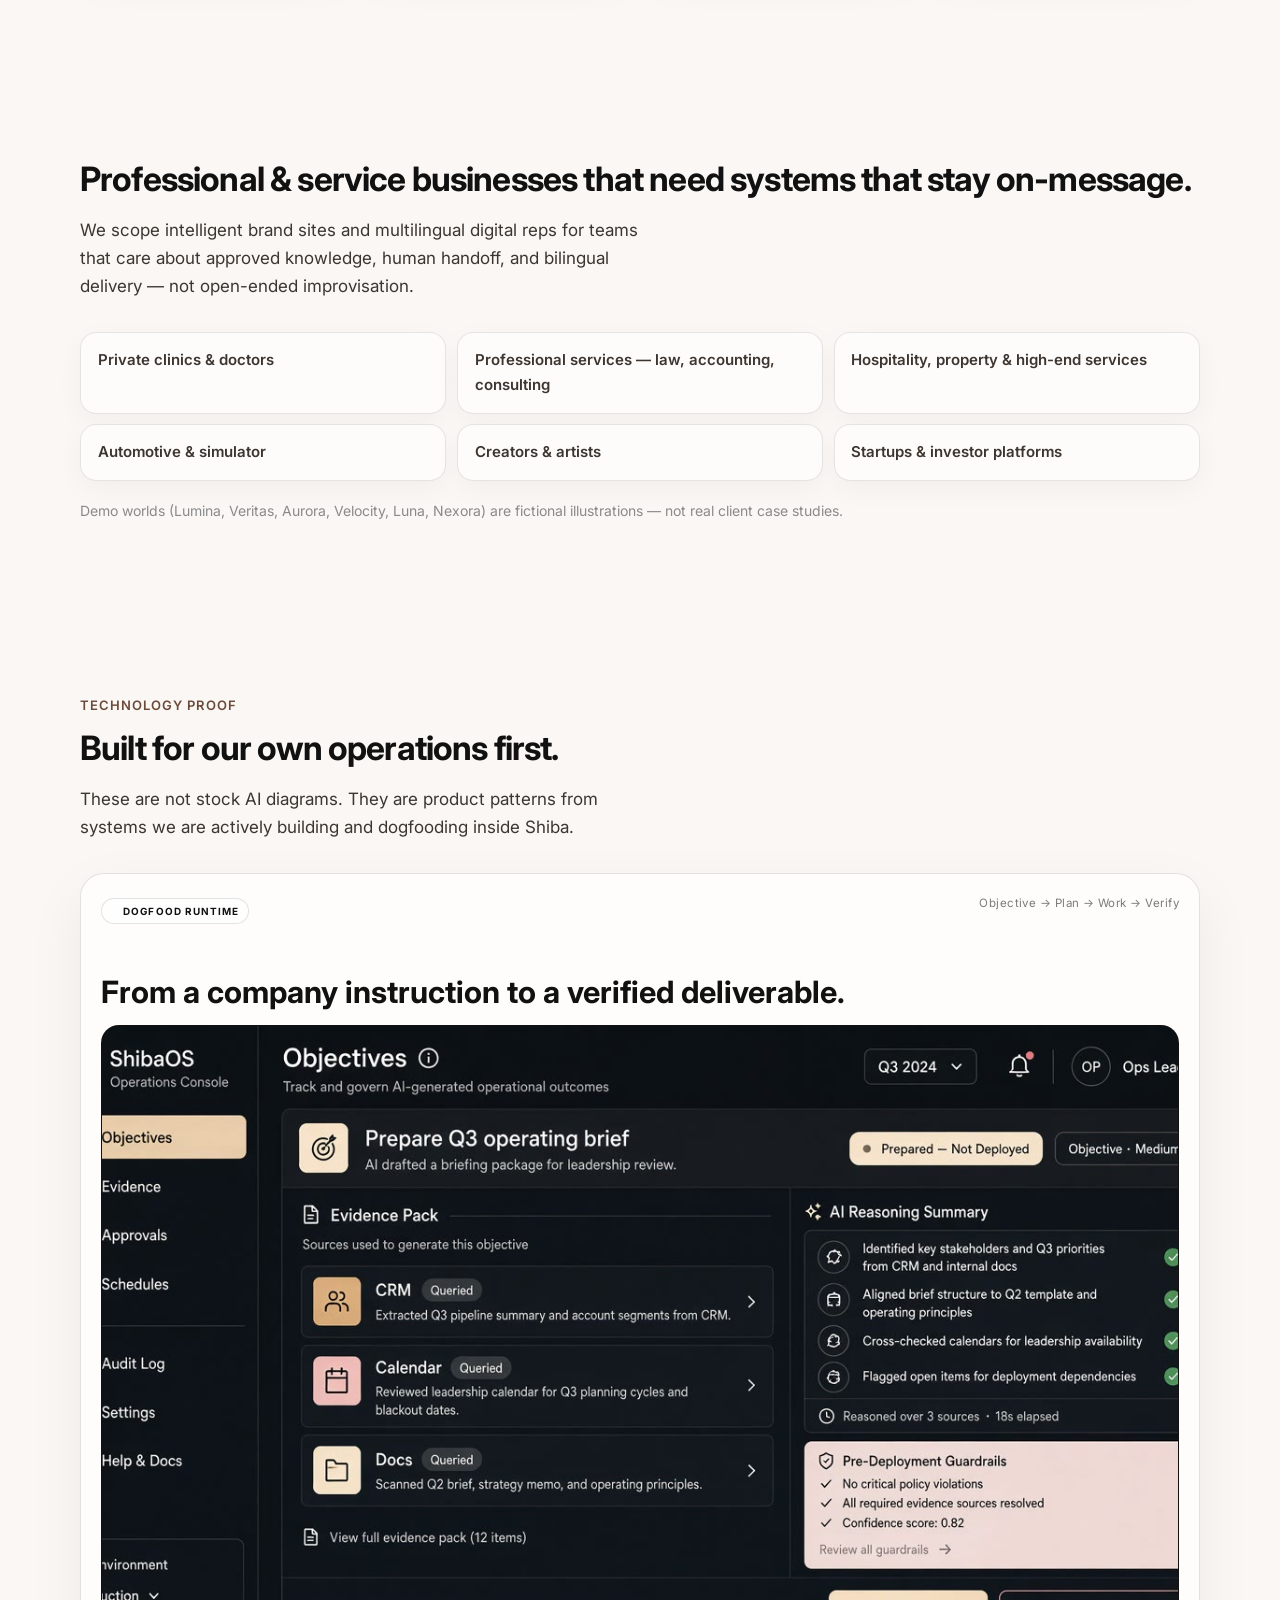
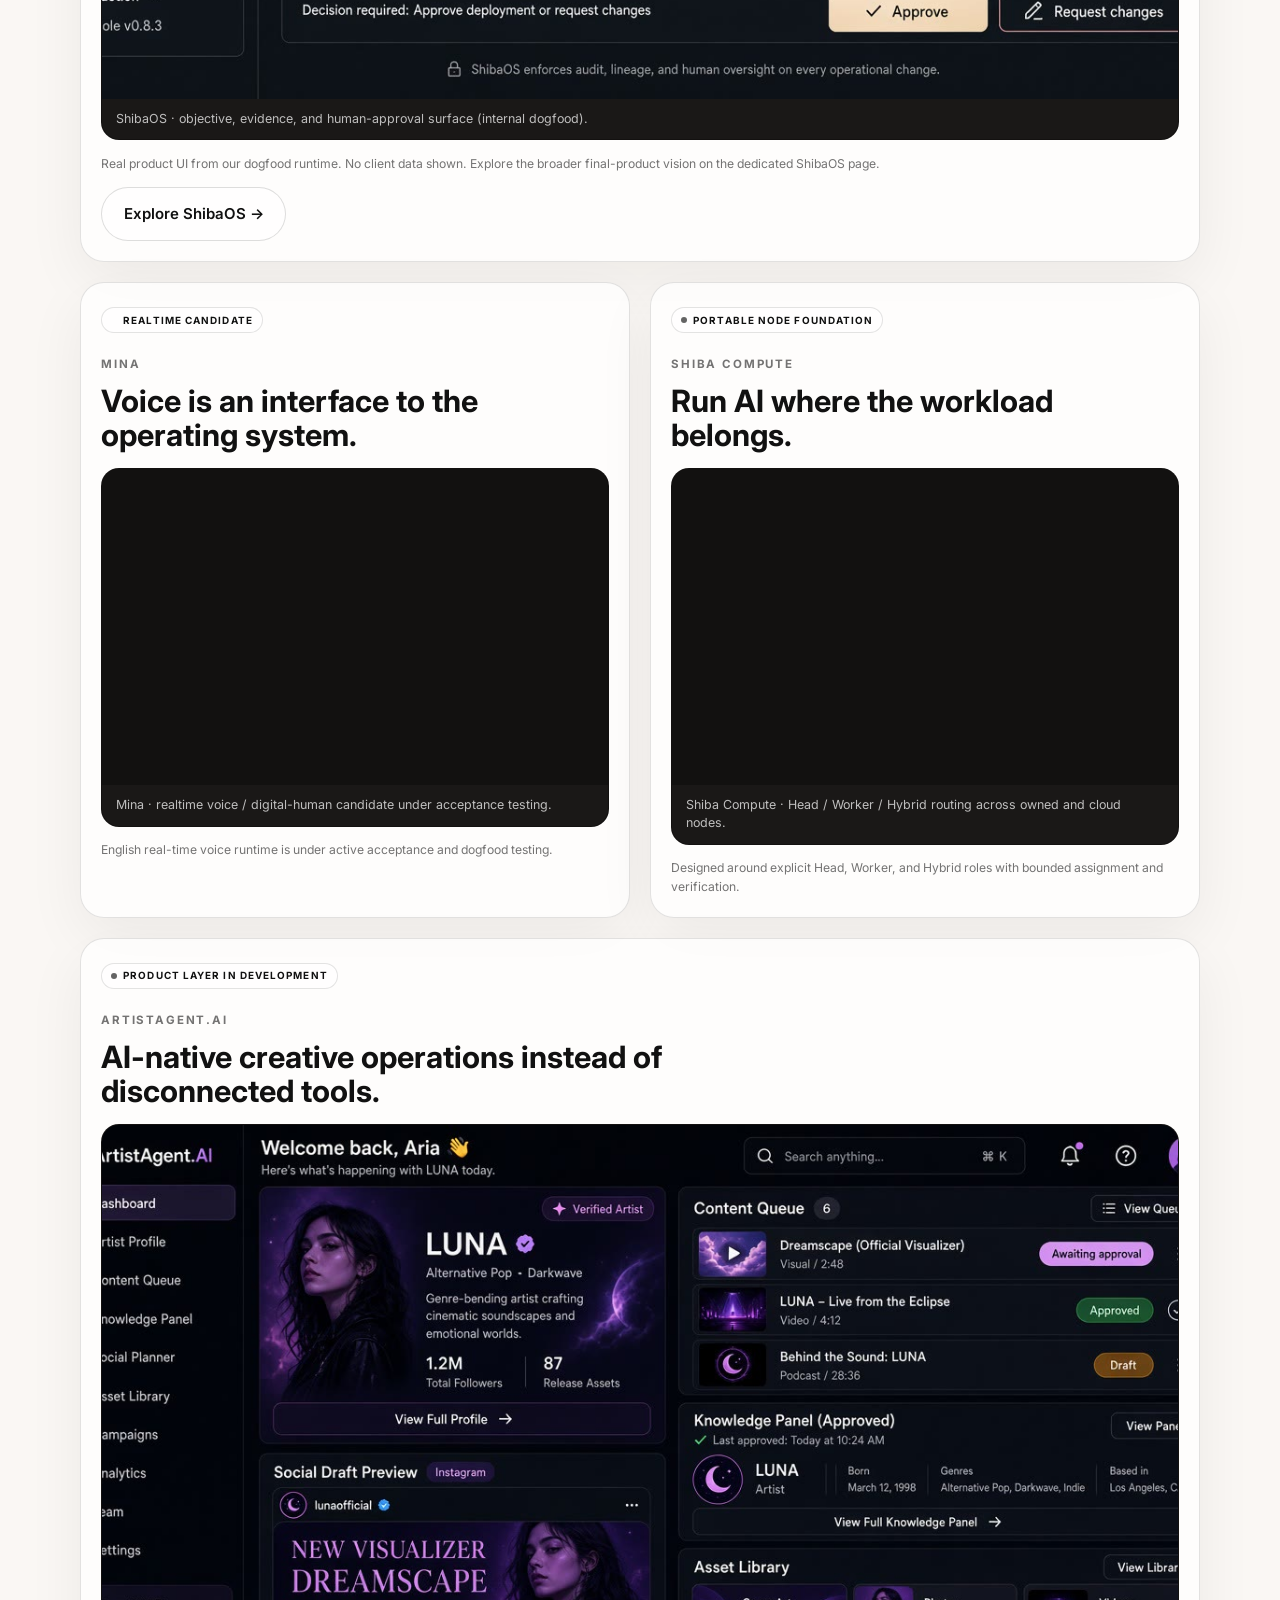
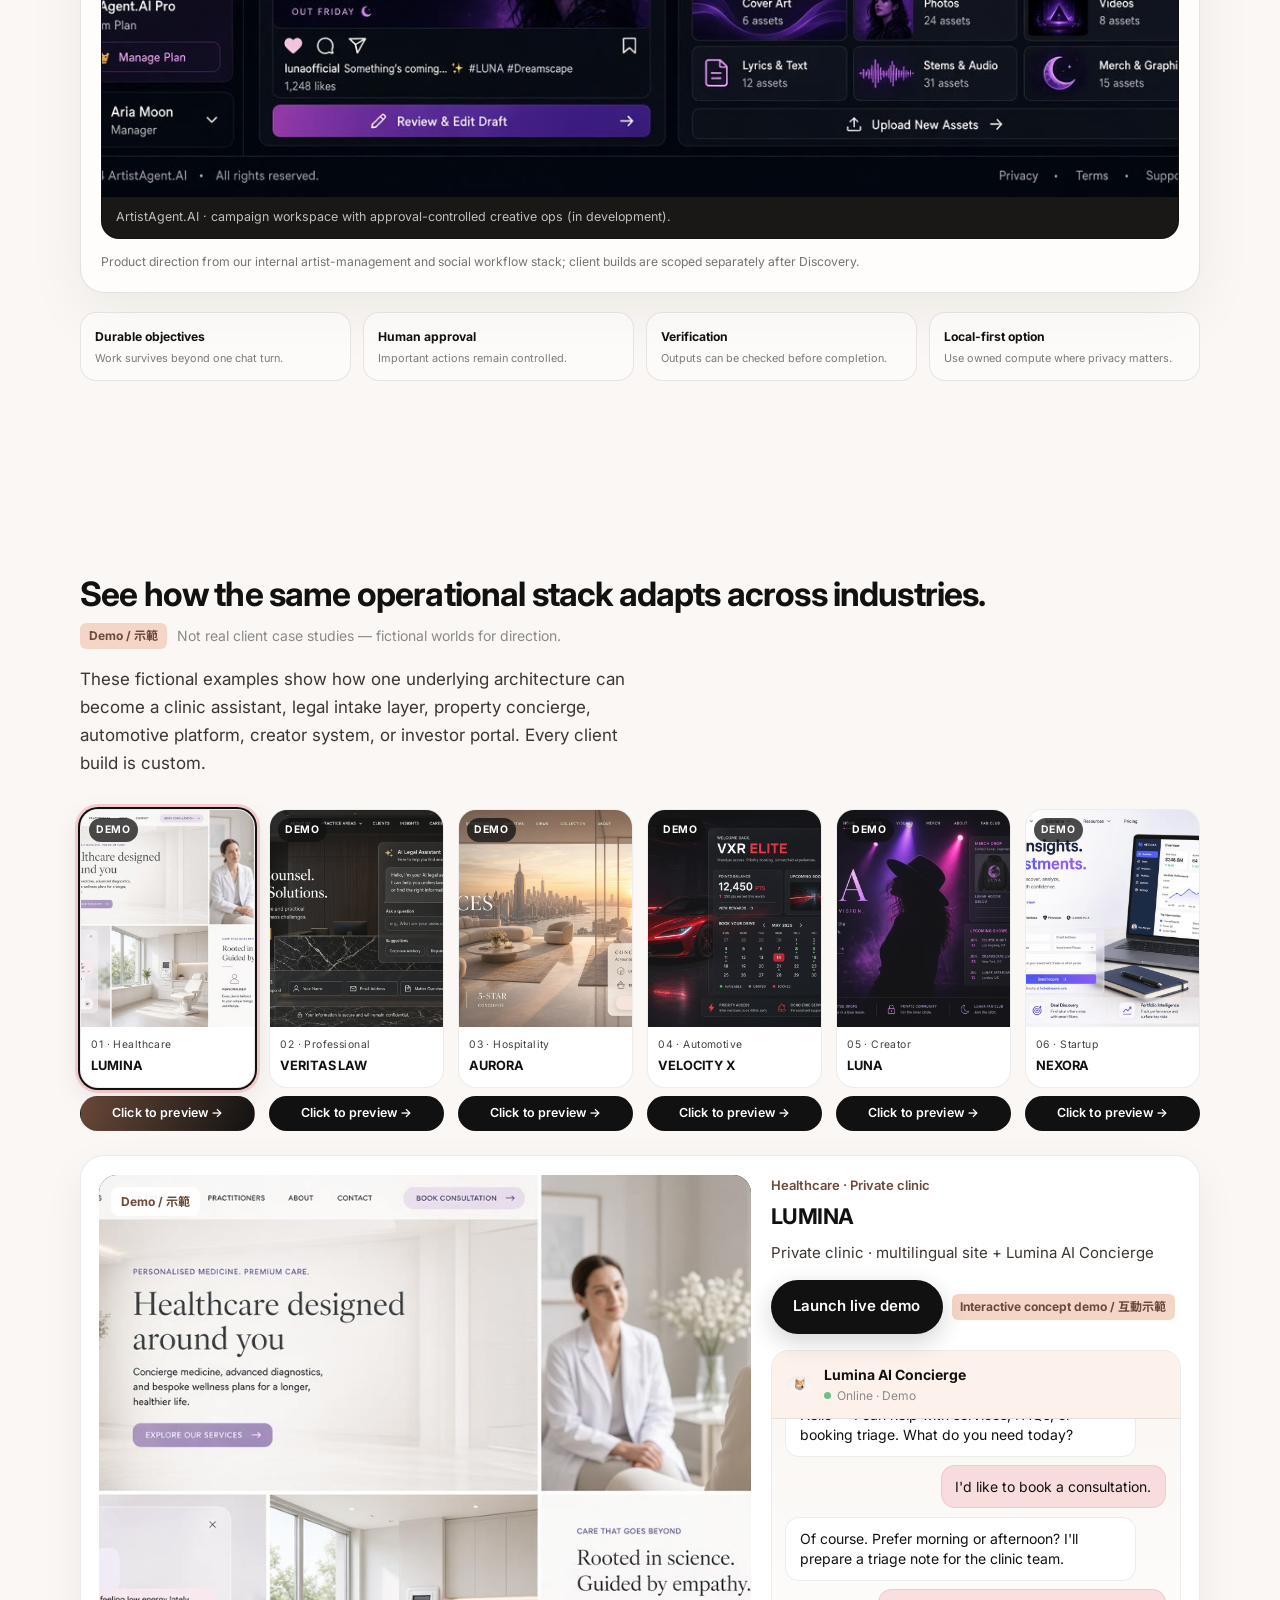
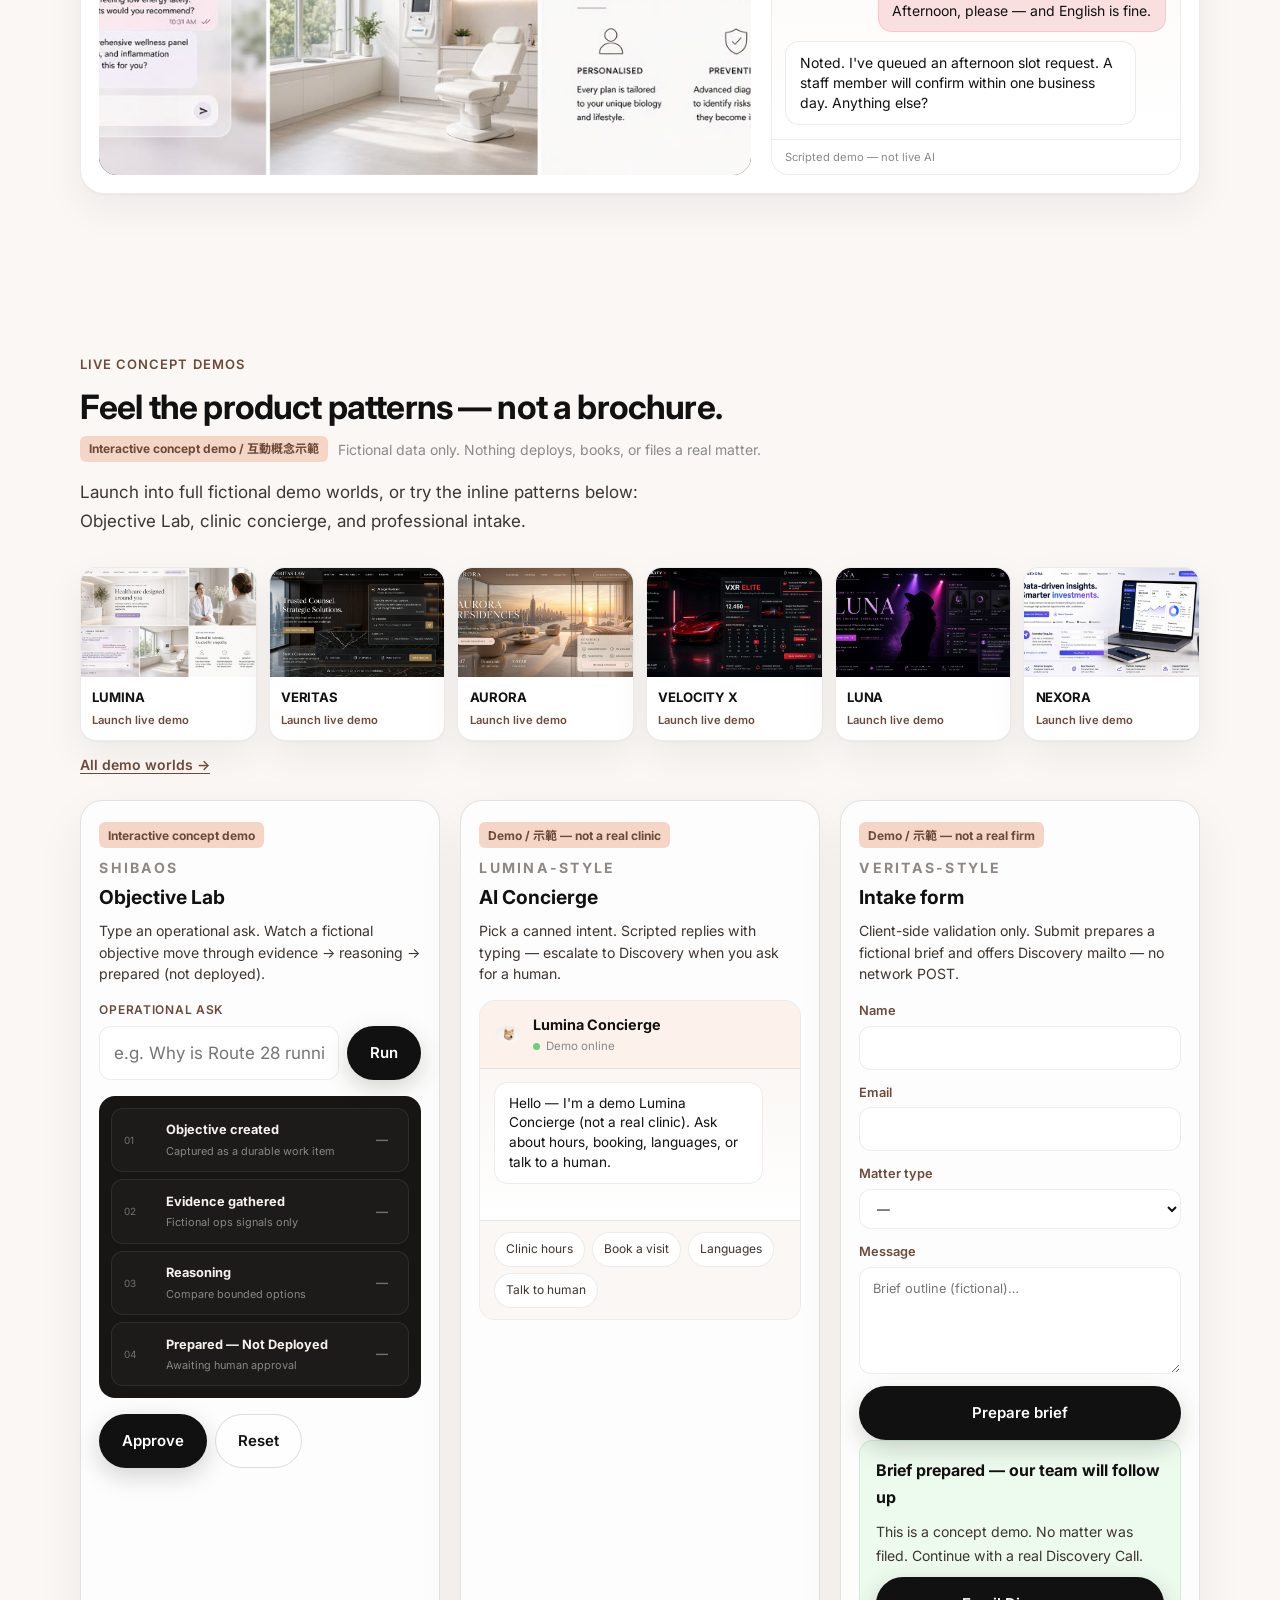
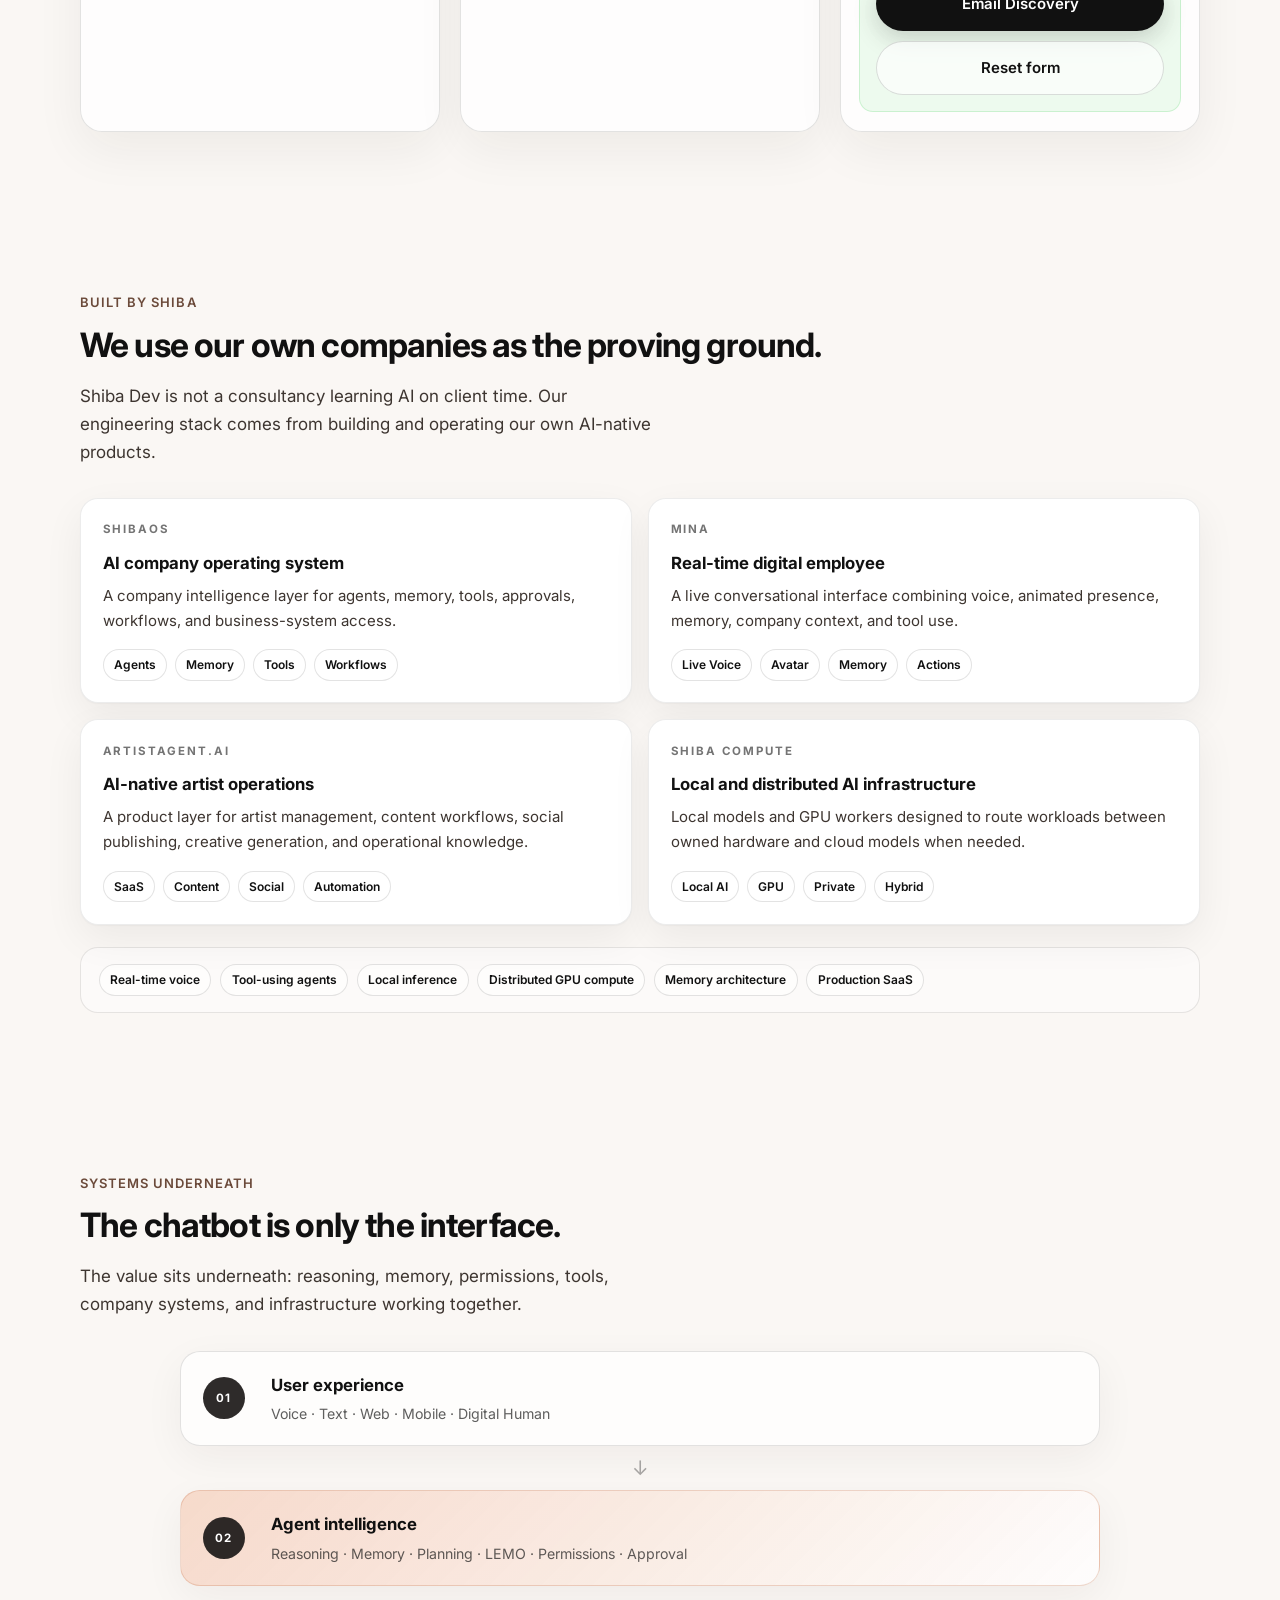
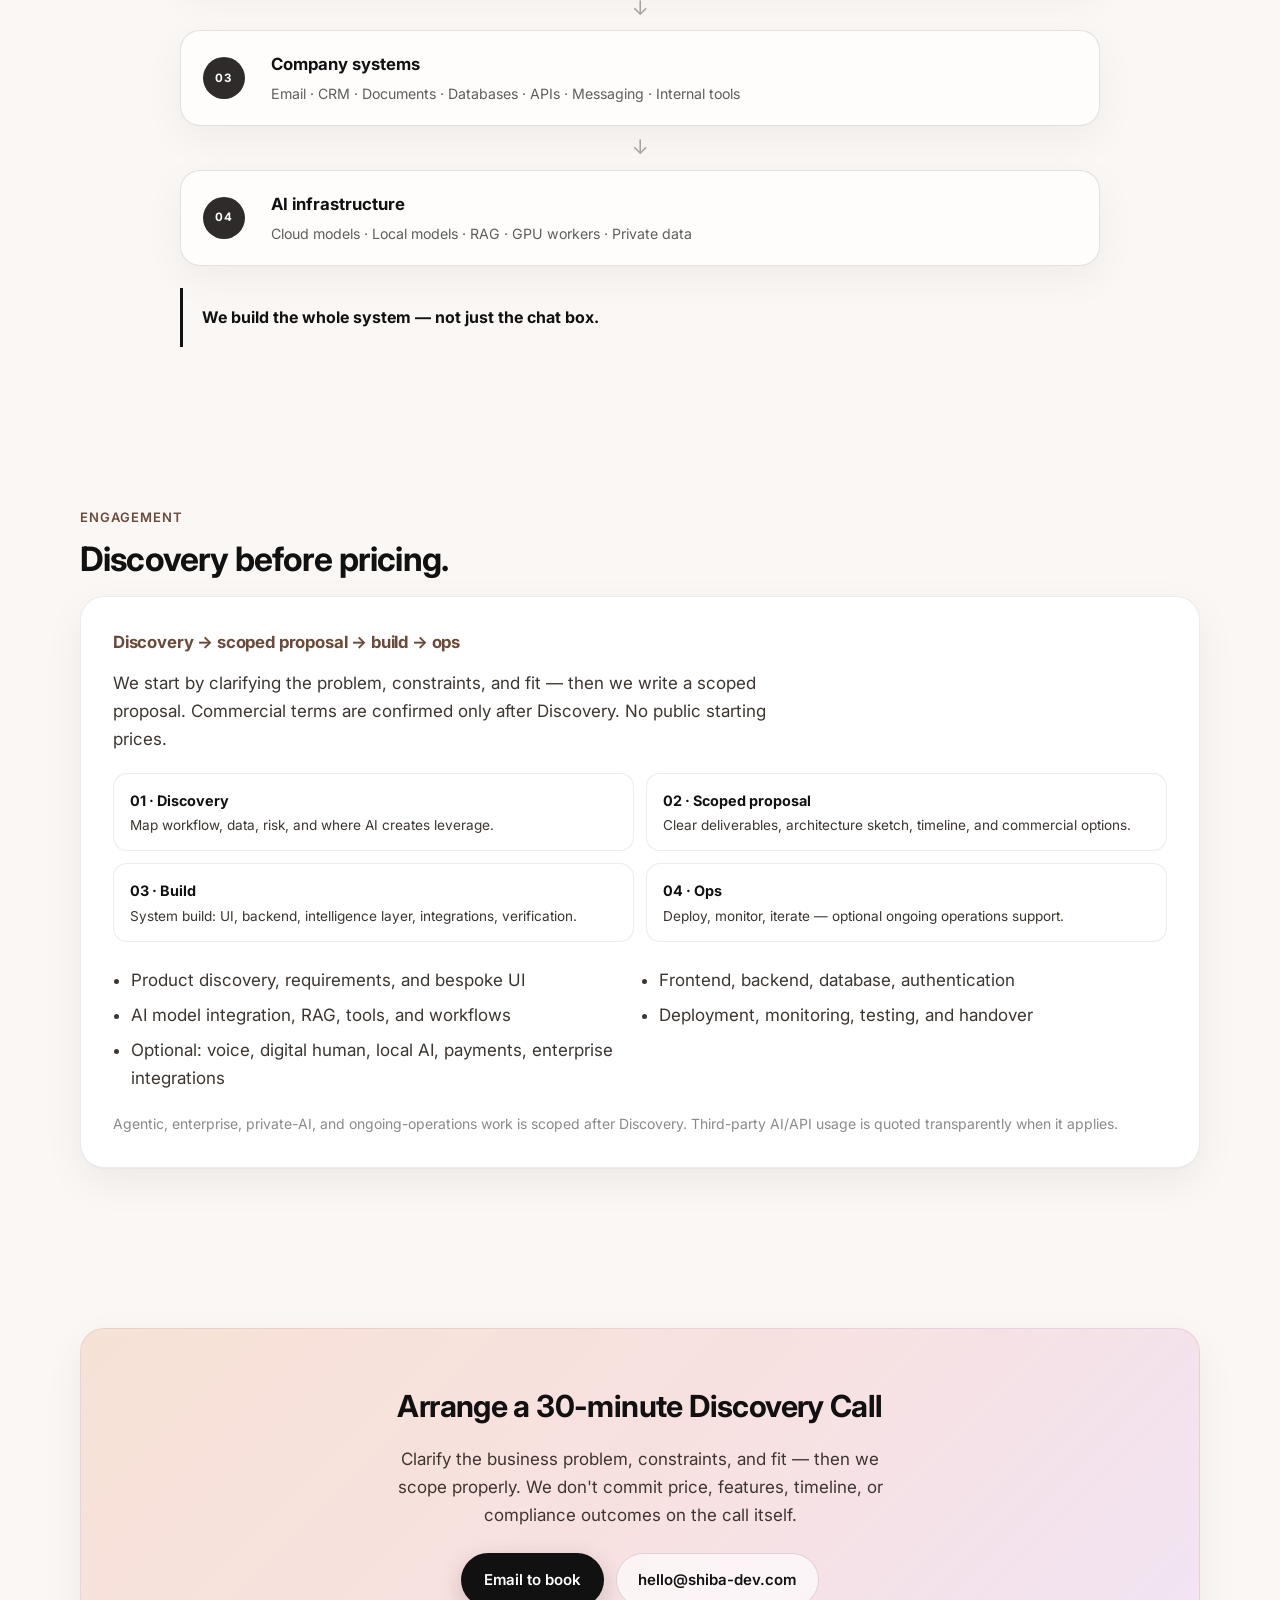
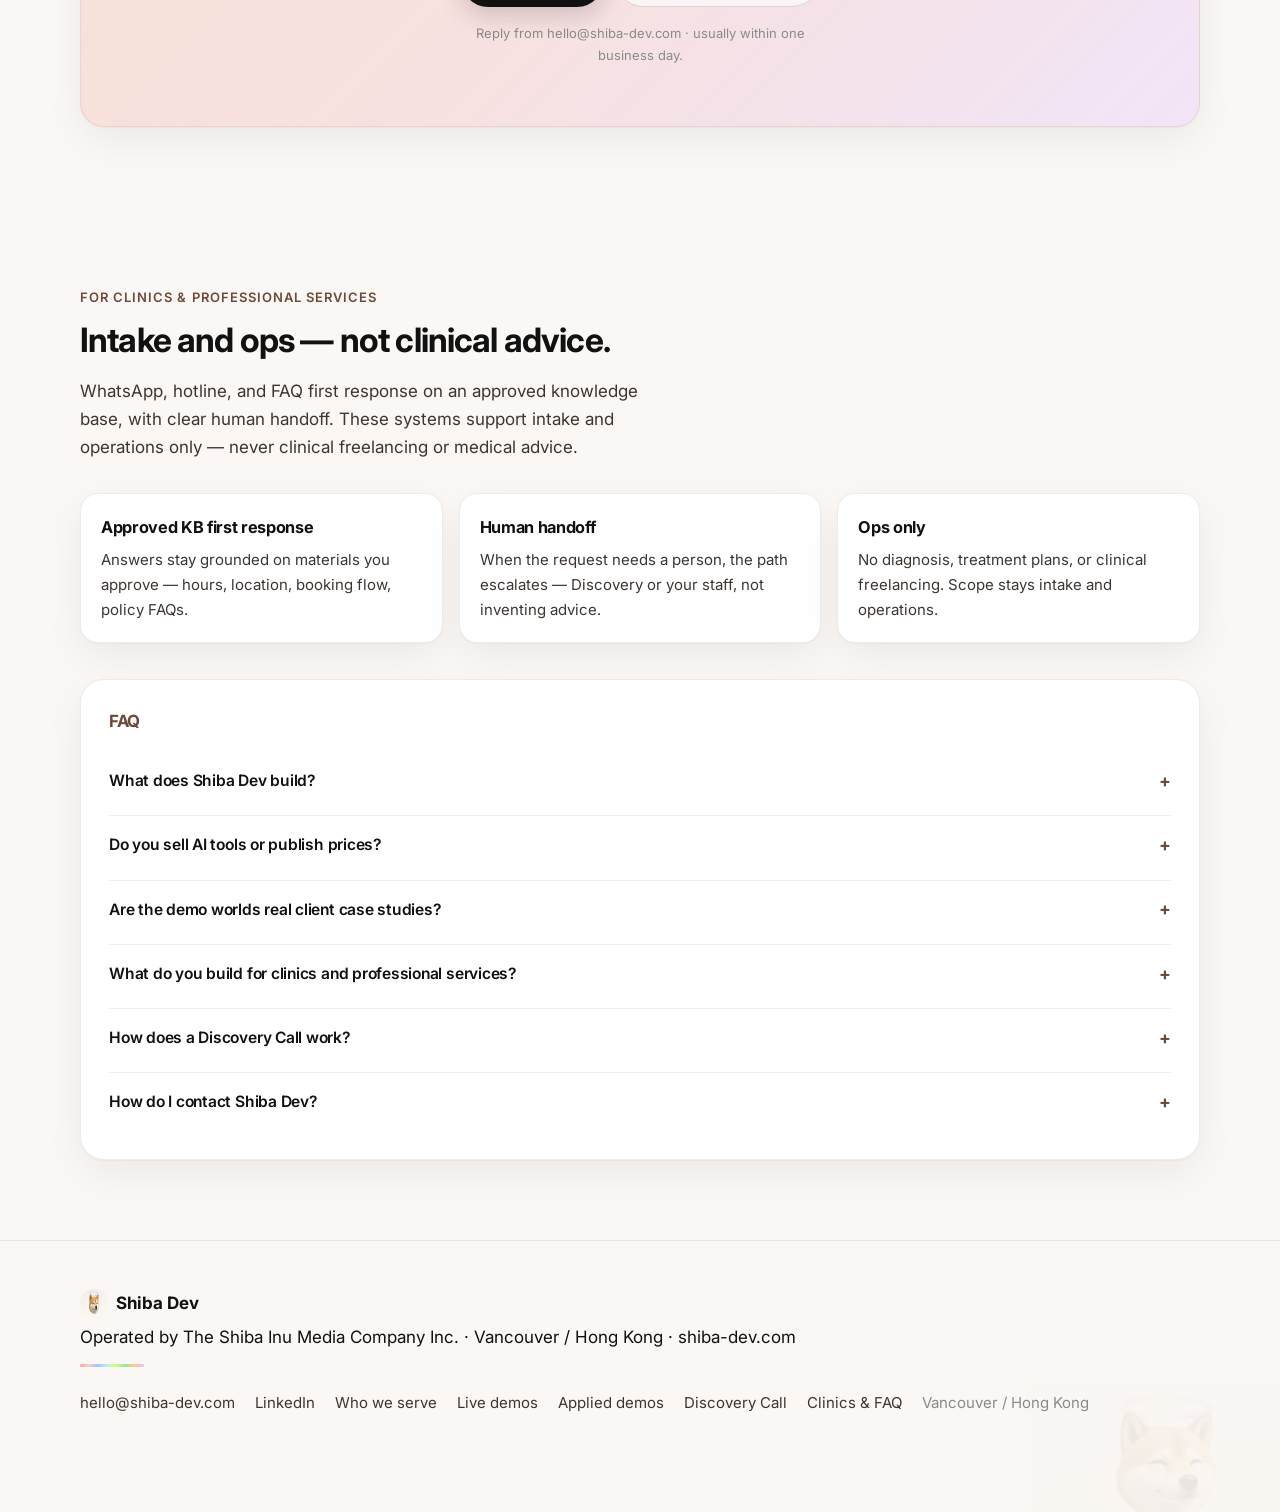
==== commit f507152b: "Look pass: OG share image, SVG card icons, cache-bust Add 1200×630 cream/charcoal/gold og-share asse" ====
--- a/index.html
+++ b/index.html
@@ -15,19 +15,22 @@
   <meta property="og:url" content="https://shiba-dev.com/" />
   <meta property="og:title" content="Shiba Dev — Operational Intelligent Systems | Hong Kong / Vancouver" />
   <meta property="og:description" content="We don't sell AI tools — we deliver operational intelligent systems. Bilingual studio · Discovery Call · hello@shiba-dev.com" />
-  <meta property="og:image" content="https://shiba-dev.com/assets/shiba-mark.png" />
+  <meta property="og:image" content="https://shiba-dev.com/assets/og-share.jpg" />
+  <meta property="og:image:width" content="1200" />
+  <meta property="og:image:height" content="630" />
+  <meta property="og:image:type" content="image/jpeg" />
   <meta property="og:locale" content="en_US" />
   <meta property="og:locale:alternate" content="zh_HK" />
   <meta property="og:site_name" content="Shiba Dev" />
   <meta name="twitter:card" content="summary_large_image" />
   <meta name="twitter:title" content="Shiba Dev — Operational Intelligent Systems | Hong Kong / Vancouver" />
   <meta name="twitter:description" content="We don't sell AI tools — we deliver operational intelligent systems. Bilingual studio · Discovery Call · hello@shiba-dev.com" />
-  <meta name="twitter:image" content="https://shiba-dev.com/assets/shiba-mark.png" />
+  <meta name="twitter:image" content="https://shiba-dev.com/assets/og-share.jpg" />
 
   <link rel="preconnect" href="https://fonts.googleapis.com" />
   <link rel="preconnect" href="https://fonts.gstatic.com" crossorigin />
   <link href="https://fonts.googleapis.com/css2?family=Inter:wght@400;500;600;700&family=Noto+Sans+TC:wght@400;500;700&display=swap" rel="stylesheet" />
-  <link rel="stylesheet" href="styles.css?v=polish1" />
+  <link rel="stylesheet" href="styles.css?v=look1" />
 
   <style id="hero-overlay-critical">
     /* Desktop: copy overlays left white field of Mina banner */
@@ -496,28 +499,53 @@
 
         <div class="grid grid-4">
           <article class="card reveal">
-            <div class="card-icon" aria-hidden="true">◎</div>
+            <div class="card-icon" aria-hidden="true">
+            <svg xmlns="http://www.w3.org/2000/svg" viewBox="0 0 24 24" fill="none" stroke="currentColor" stroke-width="1.75" stroke-linecap="round" stroke-linejoin="round" aria-hidden="true">
+              <circle cx="12" cy="5" r="2.25"/>
+              <circle cx="5" cy="19" r="2.25"/>
+              <circle cx="19" cy="19" r="2.25"/>
+              <path d="M12 7.25v4.5M12 11.75l-5.2 5M12 11.75l5.2 5"/>
+            </svg>
+          </div>
             <h3 class="lang-en">Agentic Systems</h3>
             <h3 class="lang-zh">Agentic 系統</h3>
             <p class="lang-en">AI that can investigate, reason across company information, call tools, coordinate workflows, and act with human approval.</p>
             <p class="lang-zh">讓 AI 跨系統調查、推理、呼叫工具、協調流程，並在人工審批下執行工作。</p>
           </article>
           <article class="card reveal">
-            <div class="card-icon" aria-hidden="true">◉</div>
+            <div class="card-icon" aria-hidden="true">
+            <svg xmlns="http://www.w3.org/2000/svg" viewBox="0 0 24 24" fill="none" stroke="currentColor" stroke-width="1.75" stroke-linecap="round" stroke-linejoin="round" aria-hidden="true">
+              <circle cx="9" cy="8" r="3"/>
+              <path d="M3.5 19.5c.6-3.2 2.8-5 5.5-5s4.9 1.8 5.5 5"/>
+              <path d="M16 8.5c1.1.4 1.9 1.5 1.9 2.8s-.8 2.4-1.9 2.8"/>
+              <path d="M18.5 6.5c1.8.8 3 2.6 3 4.8s-1.2 4-3 4.8"/>
+            </svg>
+          </div>
             <h3 class="lang-en">Digital Humans &amp; Voice</h3>
             <h3 class="lang-zh">數碼人與即時語音</h3>
             <p class="lang-en">Real-time conversational interfaces combining voice, memory, personality, company knowledge, and tool execution.</p>
             <p class="lang-zh">結合即時語音、記憶、角色、公司知識與工具執行的自然對話介面。</p>
           </article>
           <article class="card reveal">
-            <div class="card-icon" aria-hidden="true">◇</div>
+            <div class="card-icon" aria-hidden="true">
+            <svg xmlns="http://www.w3.org/2000/svg" viewBox="0 0 24 24" fill="none" stroke="currentColor" stroke-width="1.75" stroke-linecap="round" stroke-linejoin="round" aria-hidden="true">
+              <path d="M12 3.5l7 3v5.2c0 4.2-2.9 7.4-7 8.8-4.1-1.4-7-4.6-7-8.8V6.5l7-3z"/>
+              <path d="M9.5 12.2l1.8 1.8 3.4-3.6"/>
+            </svg>
+          </div>
             <h3 class="lang-en">Private &amp; Local AI</h3>
             <h3 class="lang-zh">私有與本地 AI</h3>
             <p class="lang-en">Local models, RAG, GPU workers, and controlled infrastructure for organizations that need privacy and ownership.</p>
             <p class="lang-zh">本地模型、RAG、GPU workers 與受控基建，適合重視私隱、控制權與資料主權的企業。</p>
           </article>
           <article class="card reveal">
-            <div class="card-icon" aria-hidden="true">↗</div>
+            <div class="card-icon" aria-hidden="true">
+            <svg xmlns="http://www.w3.org/2000/svg" viewBox="0 0 24 24" fill="none" stroke="currentColor" stroke-width="1.75" stroke-linecap="round" stroke-linejoin="round" aria-hidden="true">
+              <path d="M4 15.5l8 3.5 8-3.5"/>
+              <path d="M4 11.5l8 3.5 8-3.5"/>
+              <path d="M4 7.5l8 3.5 8-3.5-8-3.5-8 3.5z"/>
+            </svg>
+          </div>
             <h3 class="lang-en">Full-stack products</h3>
             <h3 class="lang-zh">全棧產品</h3>
             <p class="lang-en">Complete SaaS and internal products: frontend, backend, database, auth, payments, integrations, deployment, and AI infrastructure.</p>
@@ -1418,6 +1446,6 @@
     </button>
   </div>
 
-  <script src="app.js?v=polish1" defer></script>
+  <script src="app.js?v=look1" defer></script>
 </body>
 </html>
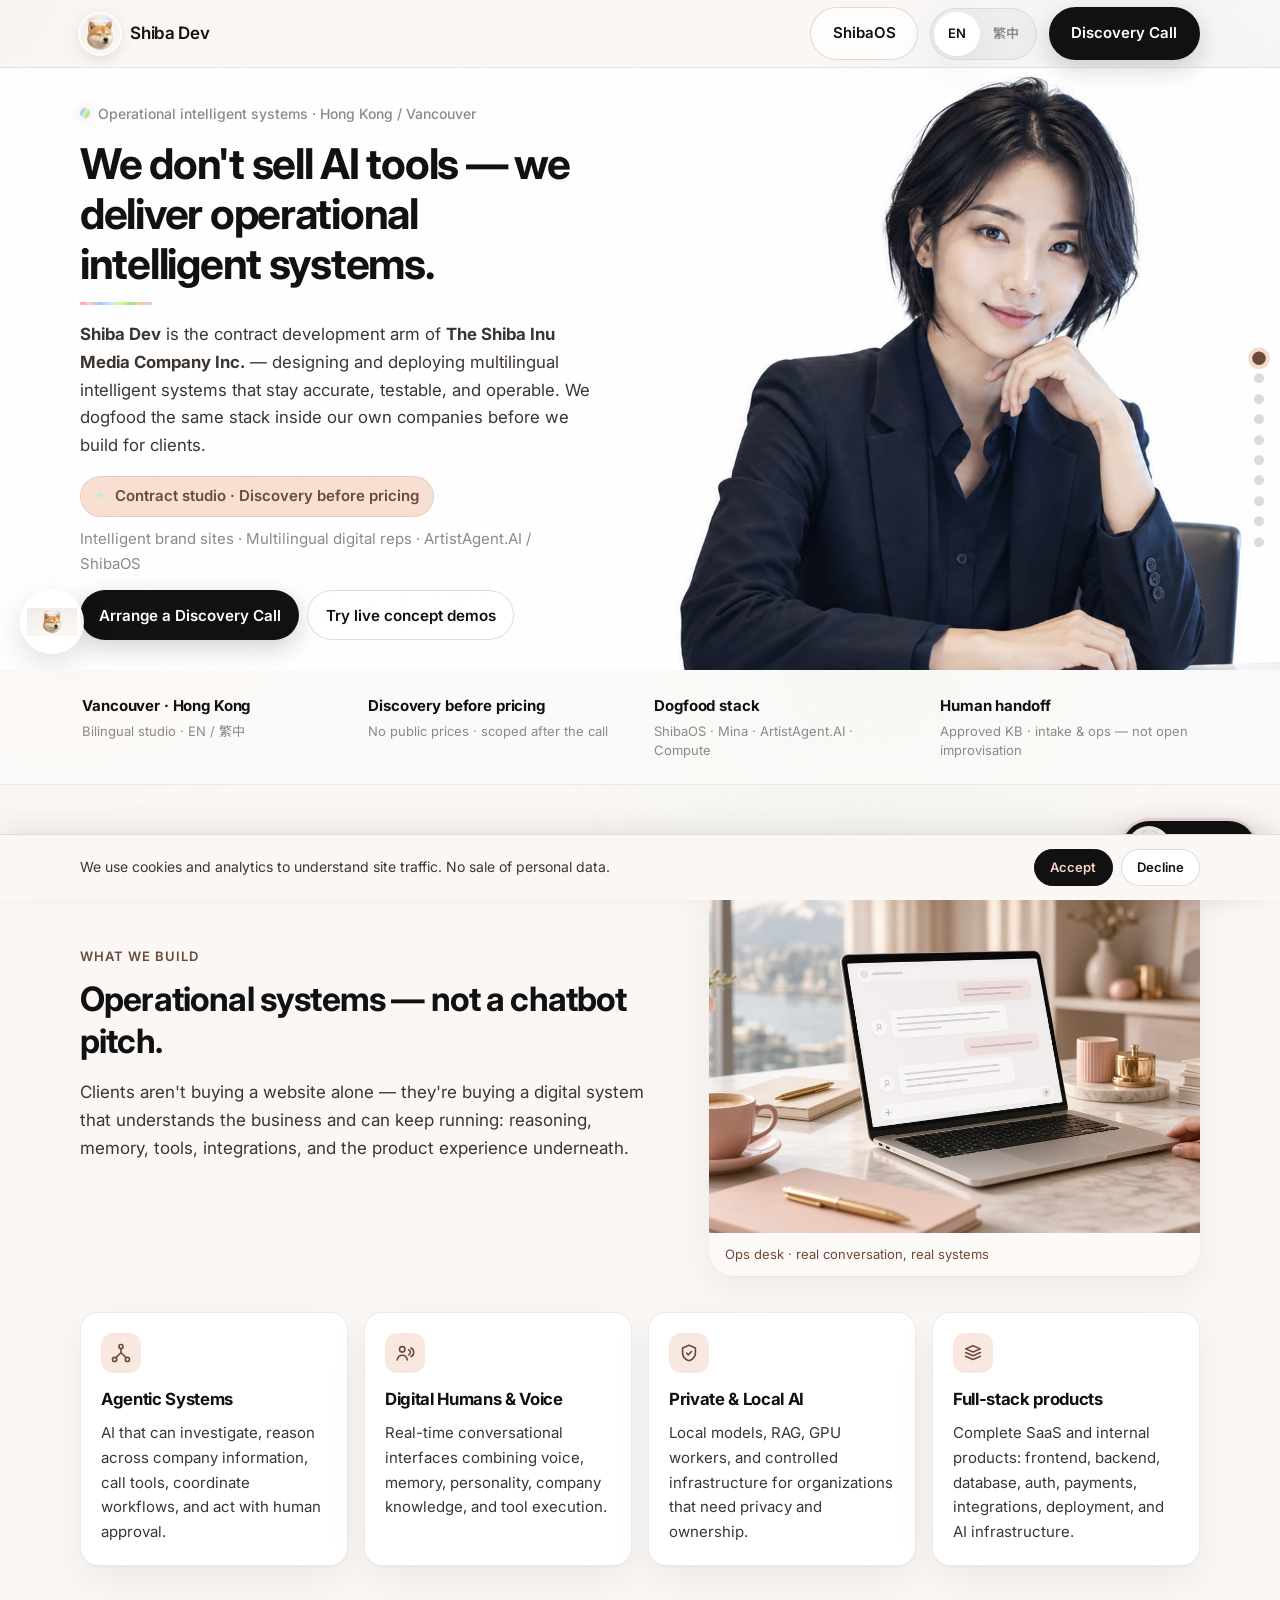
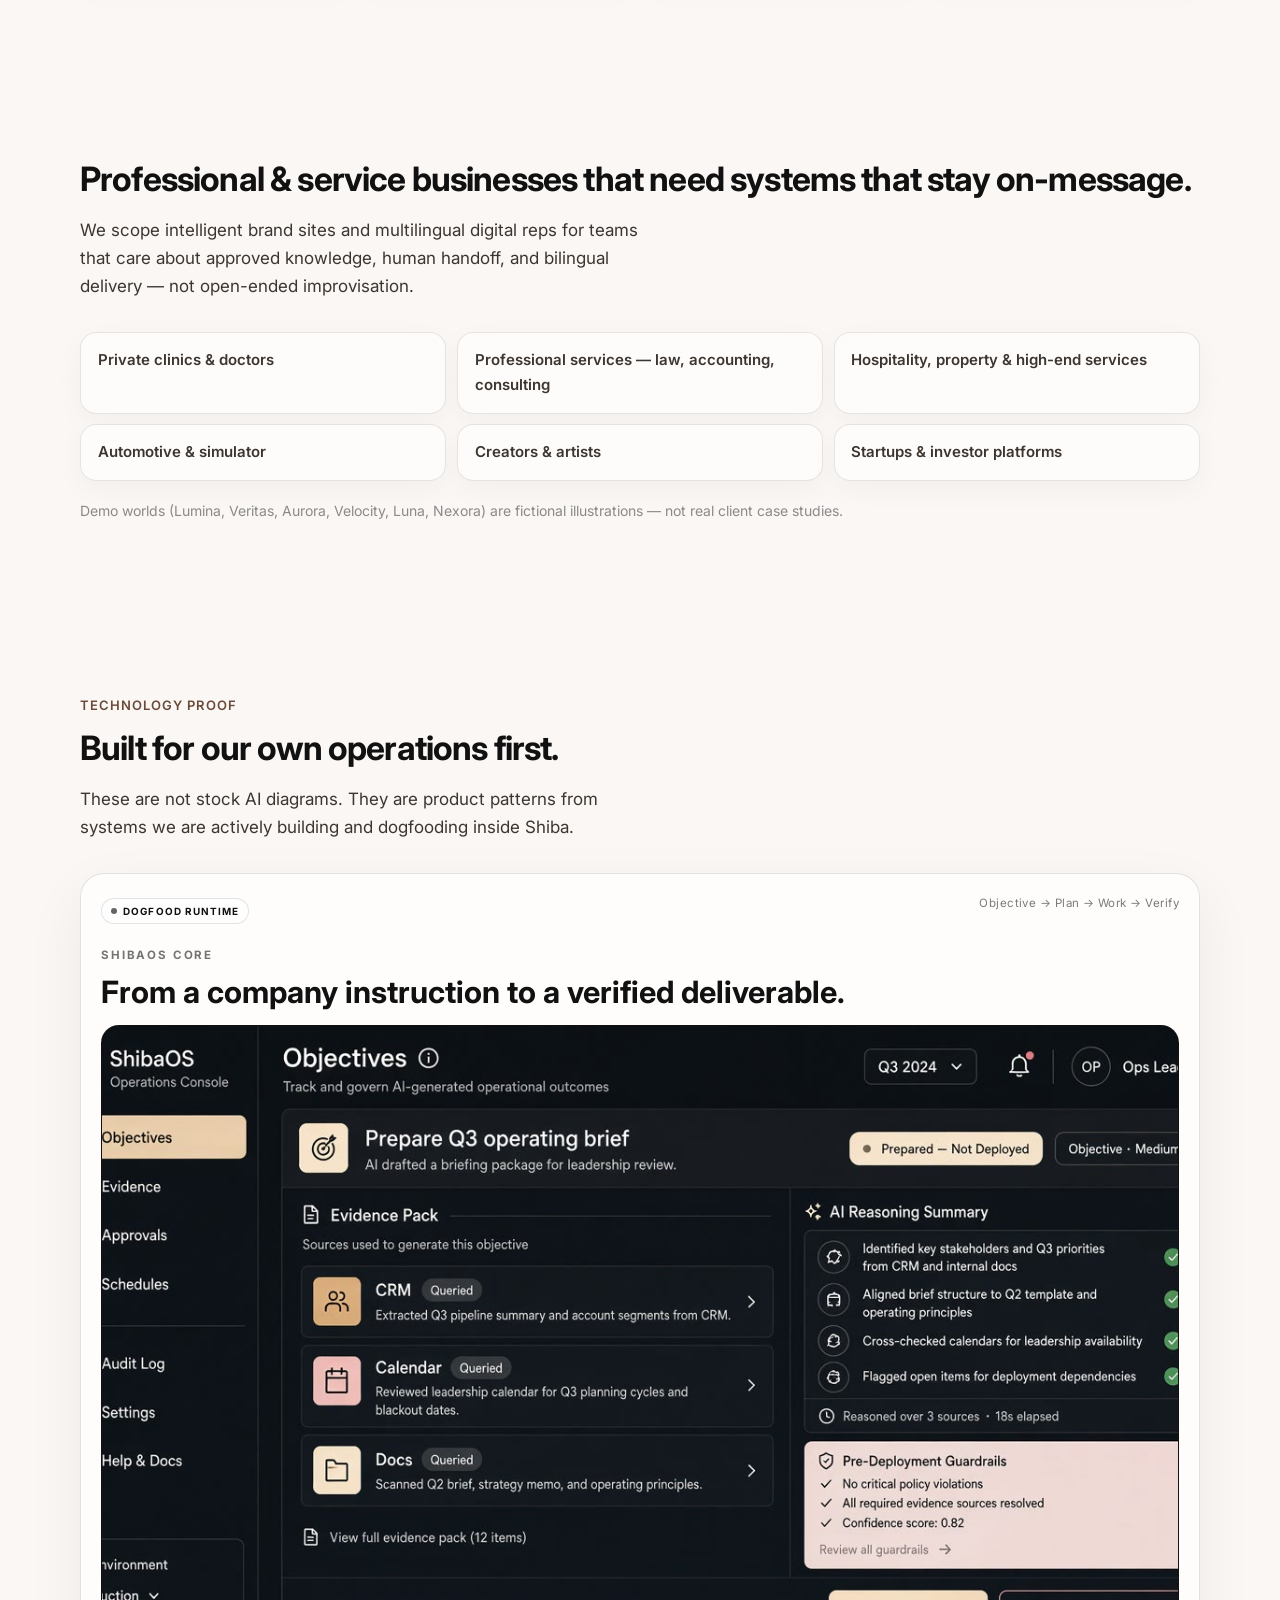
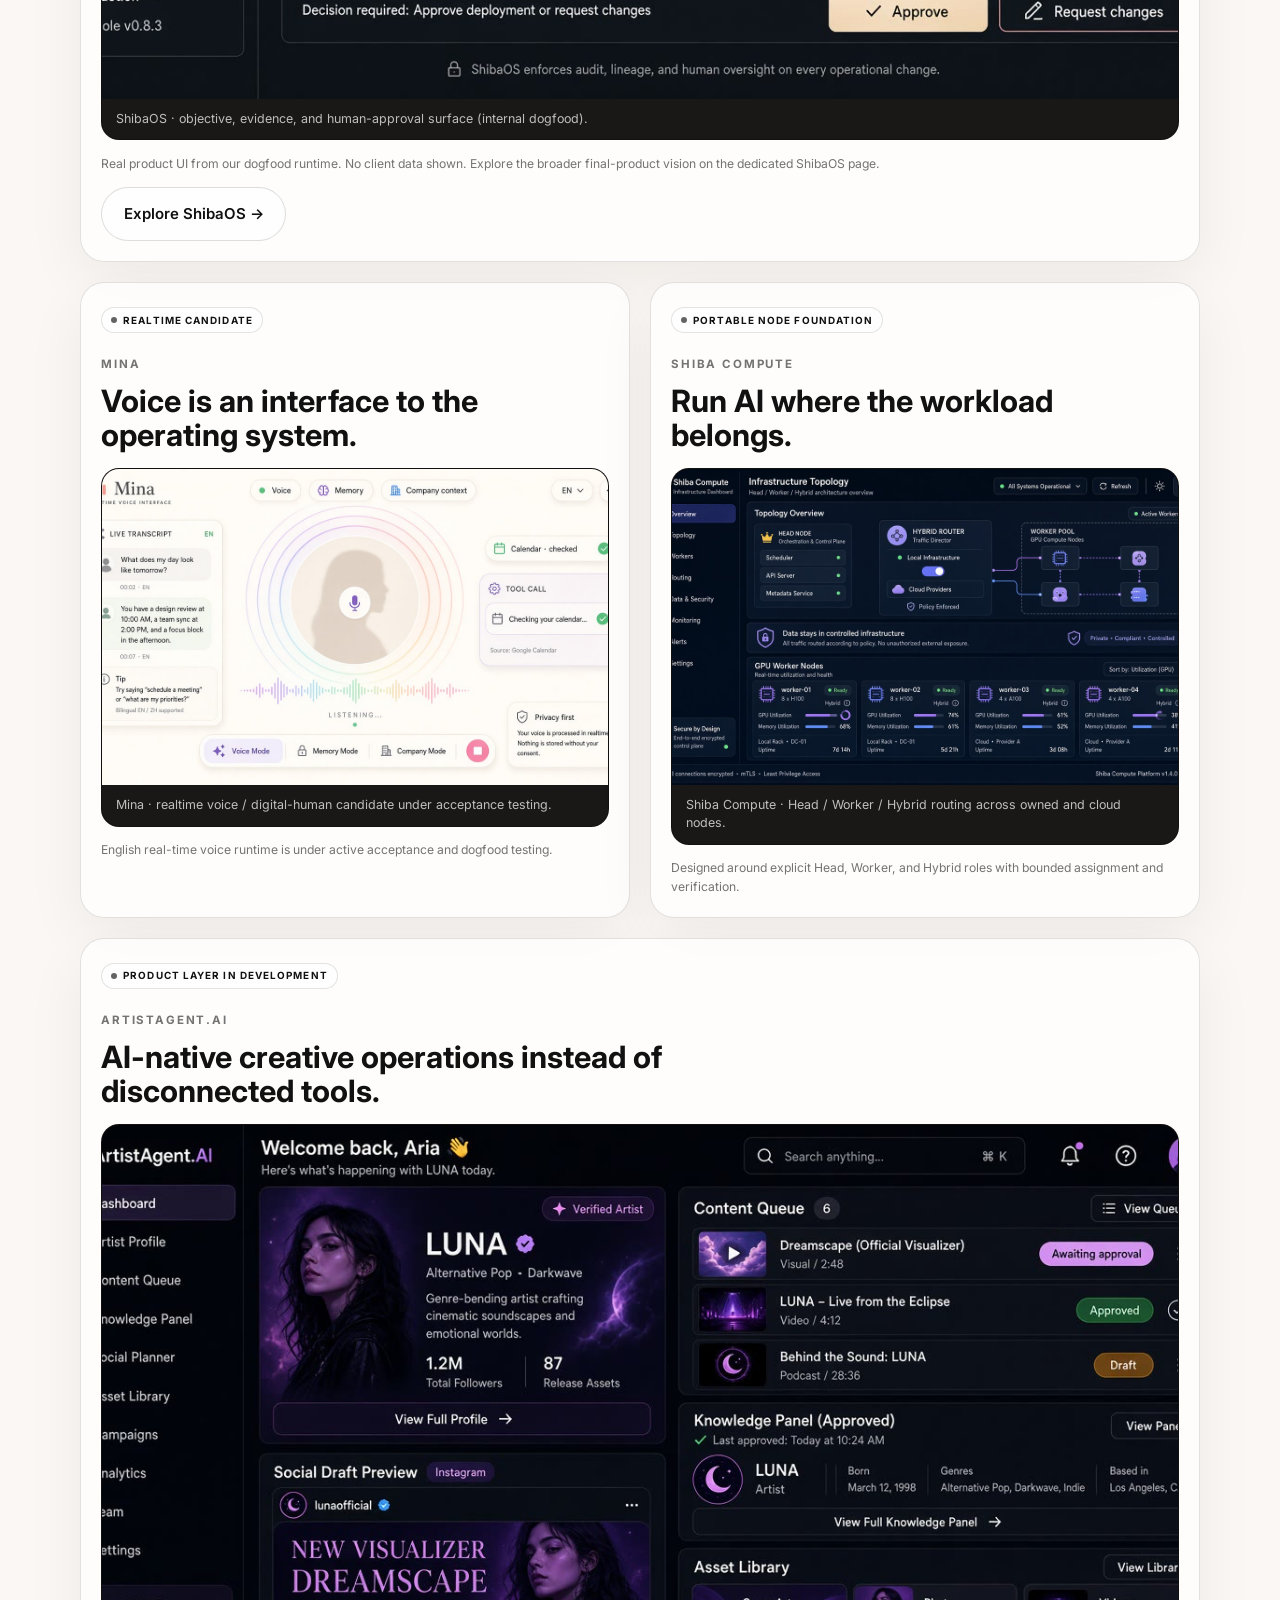
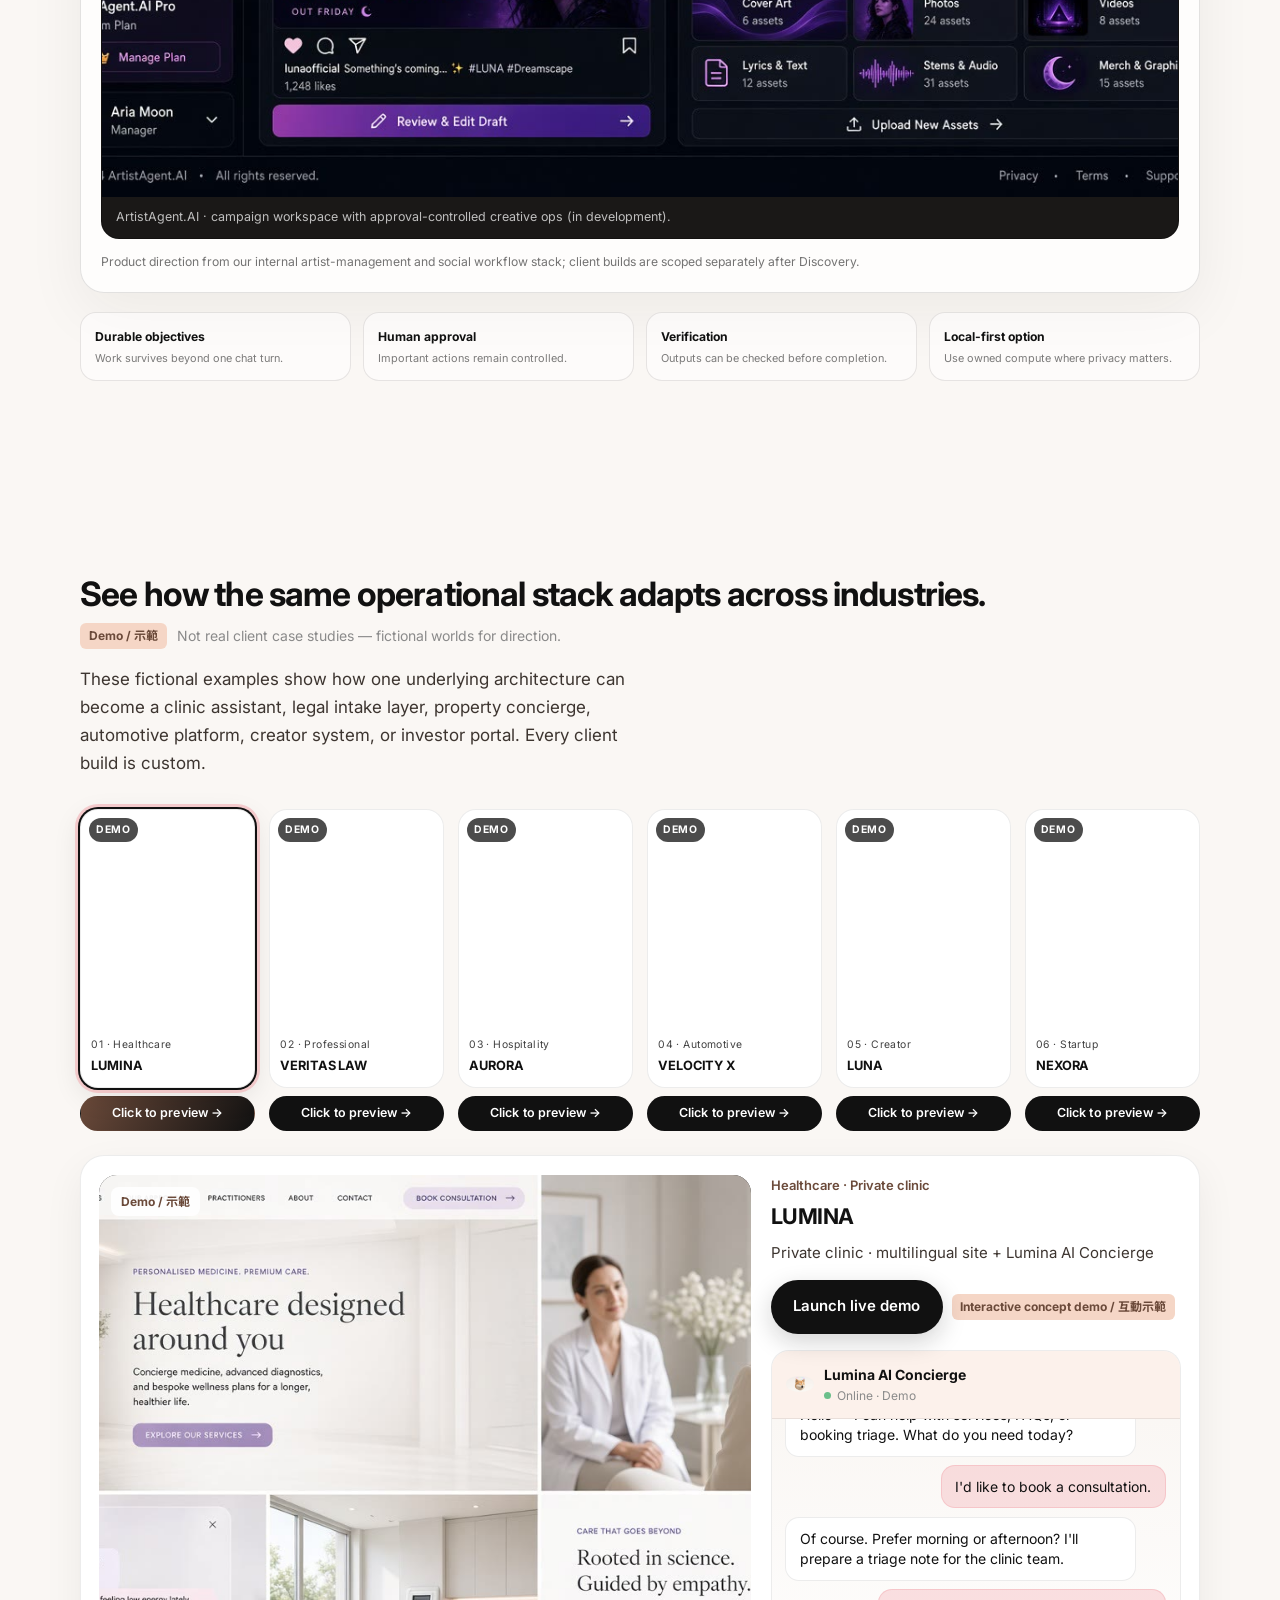
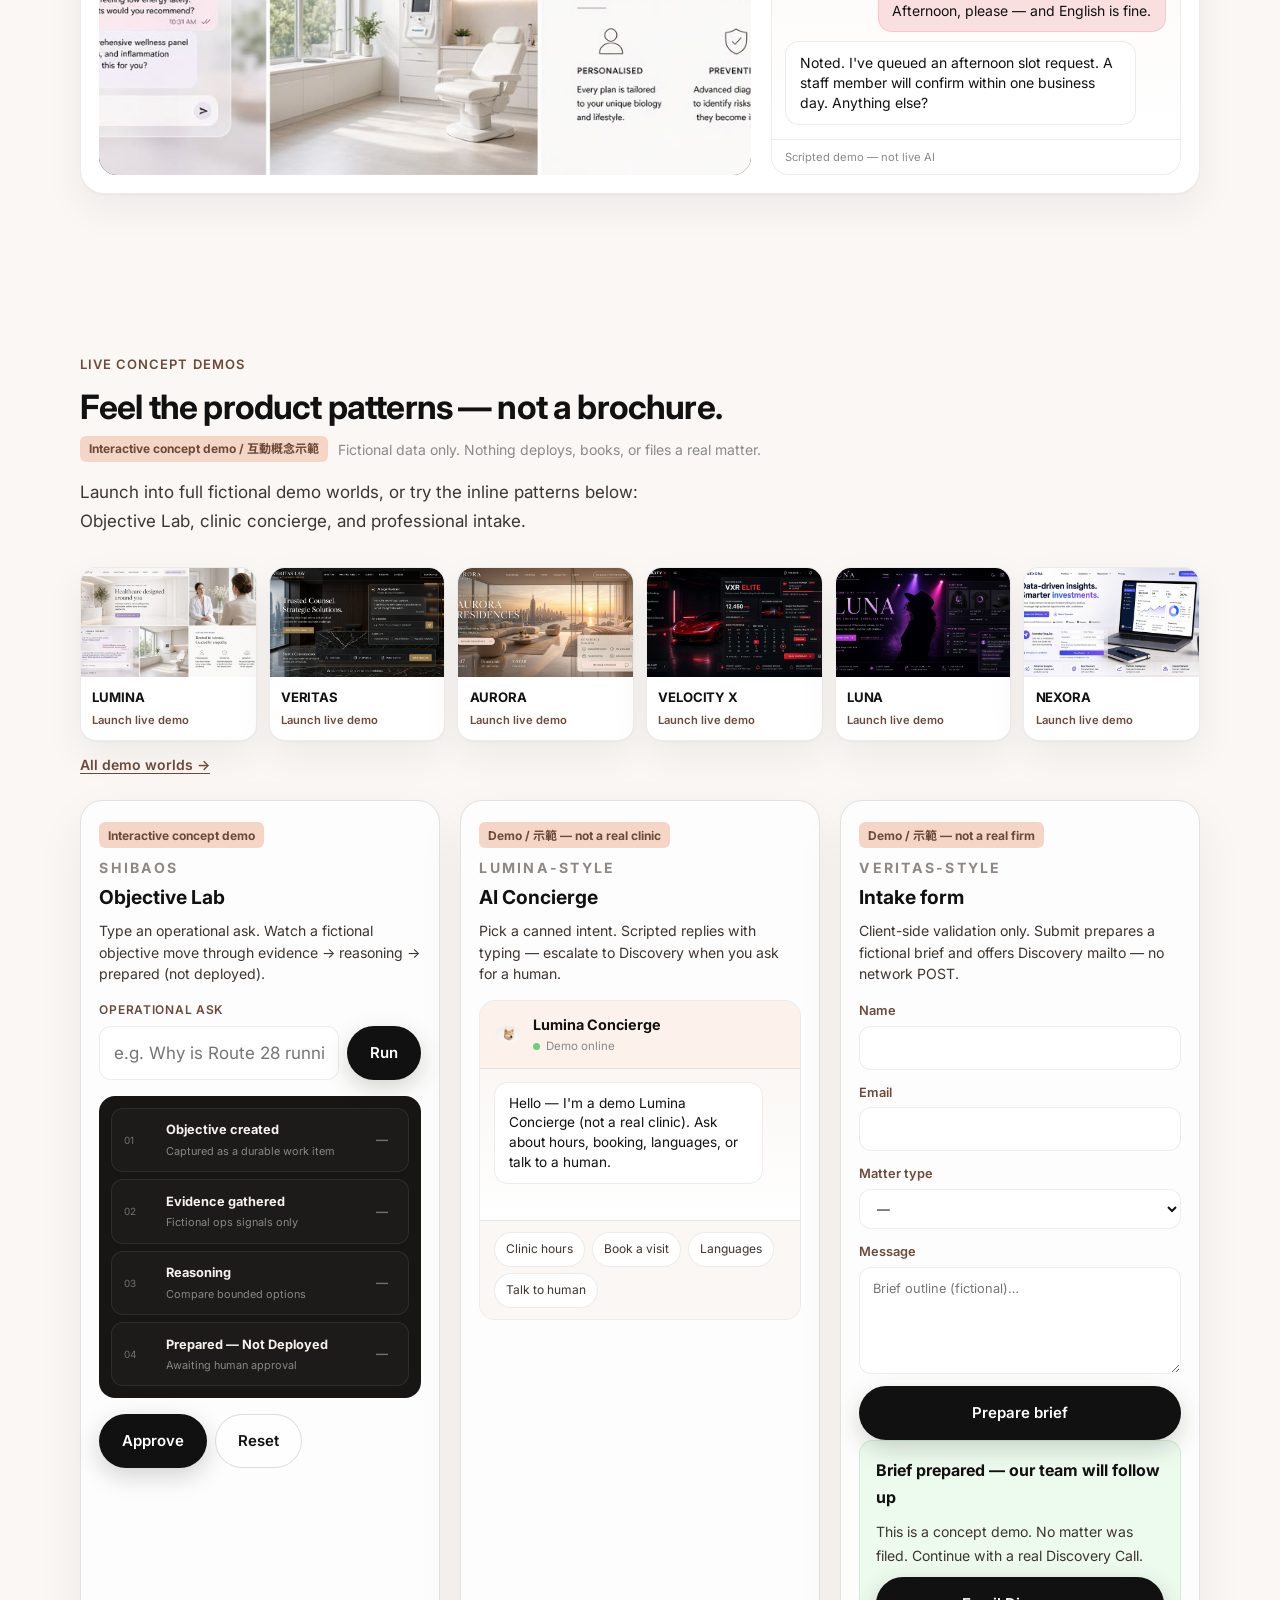
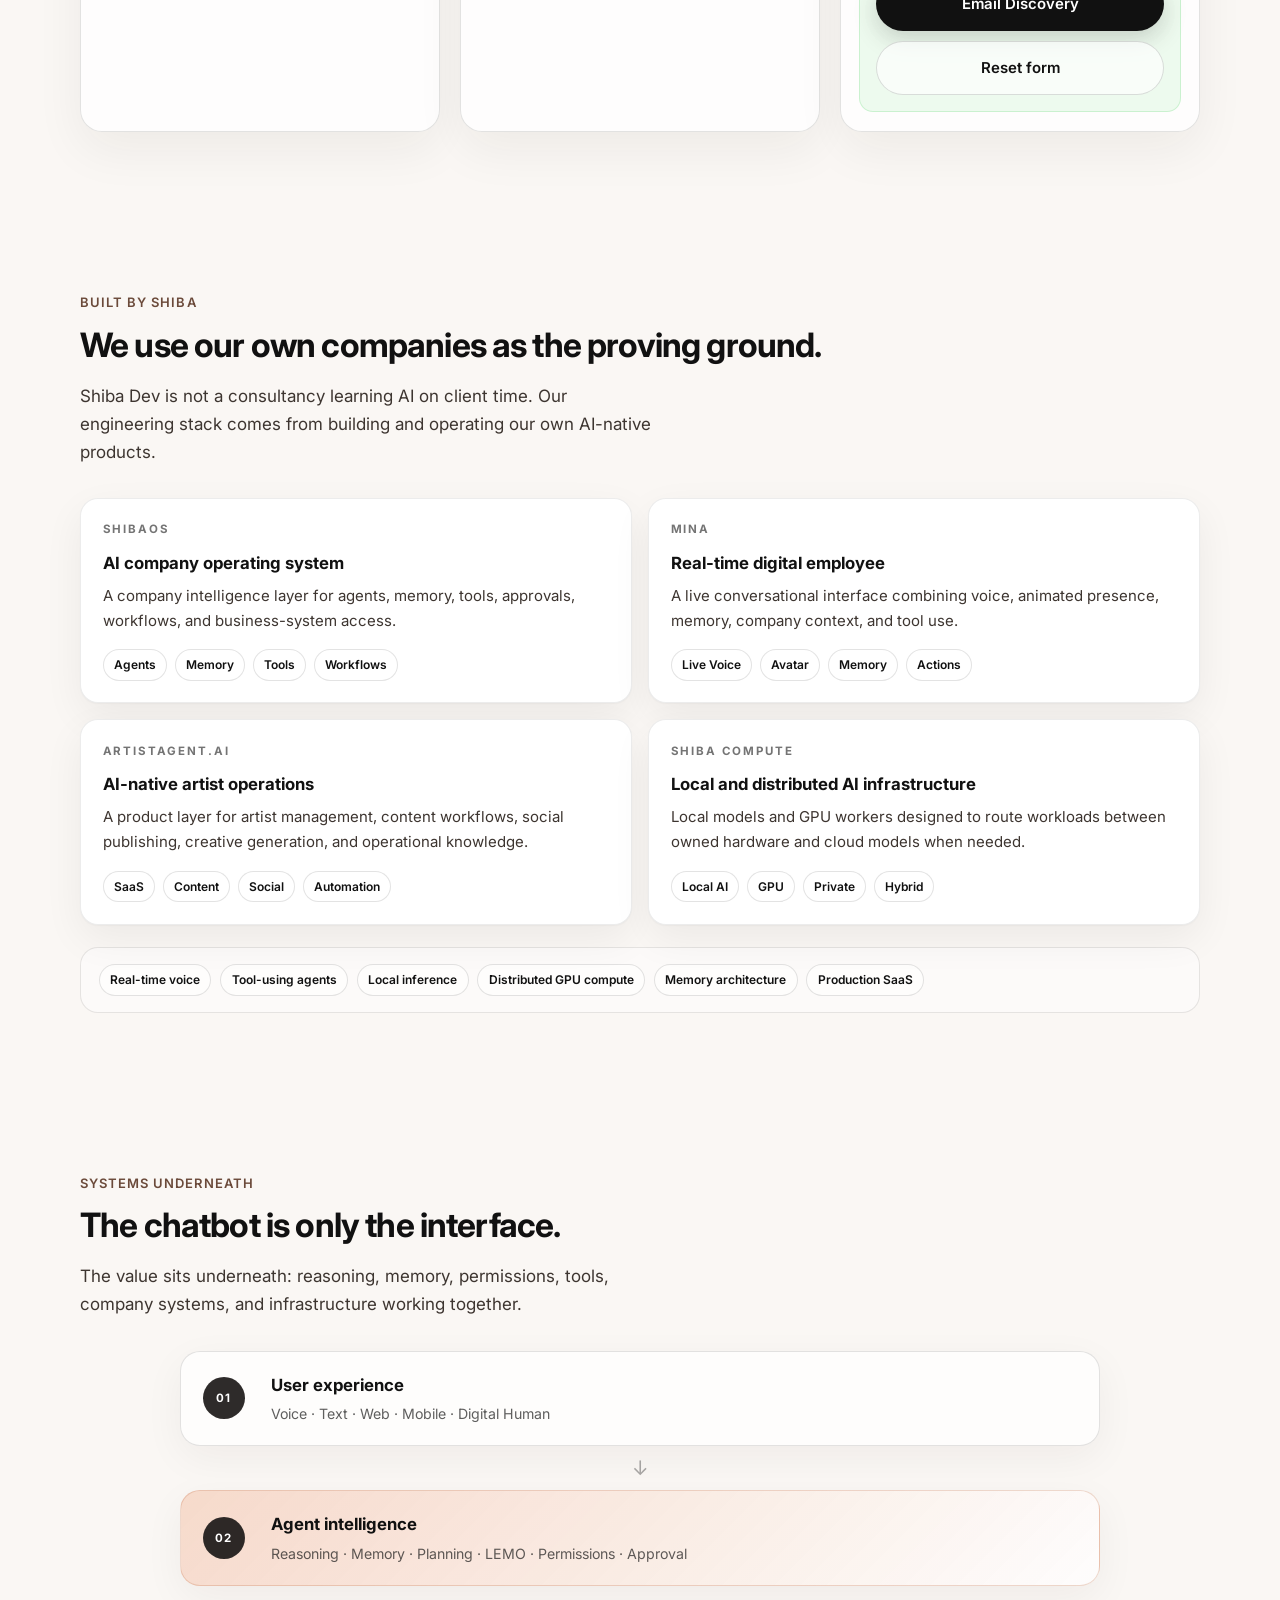
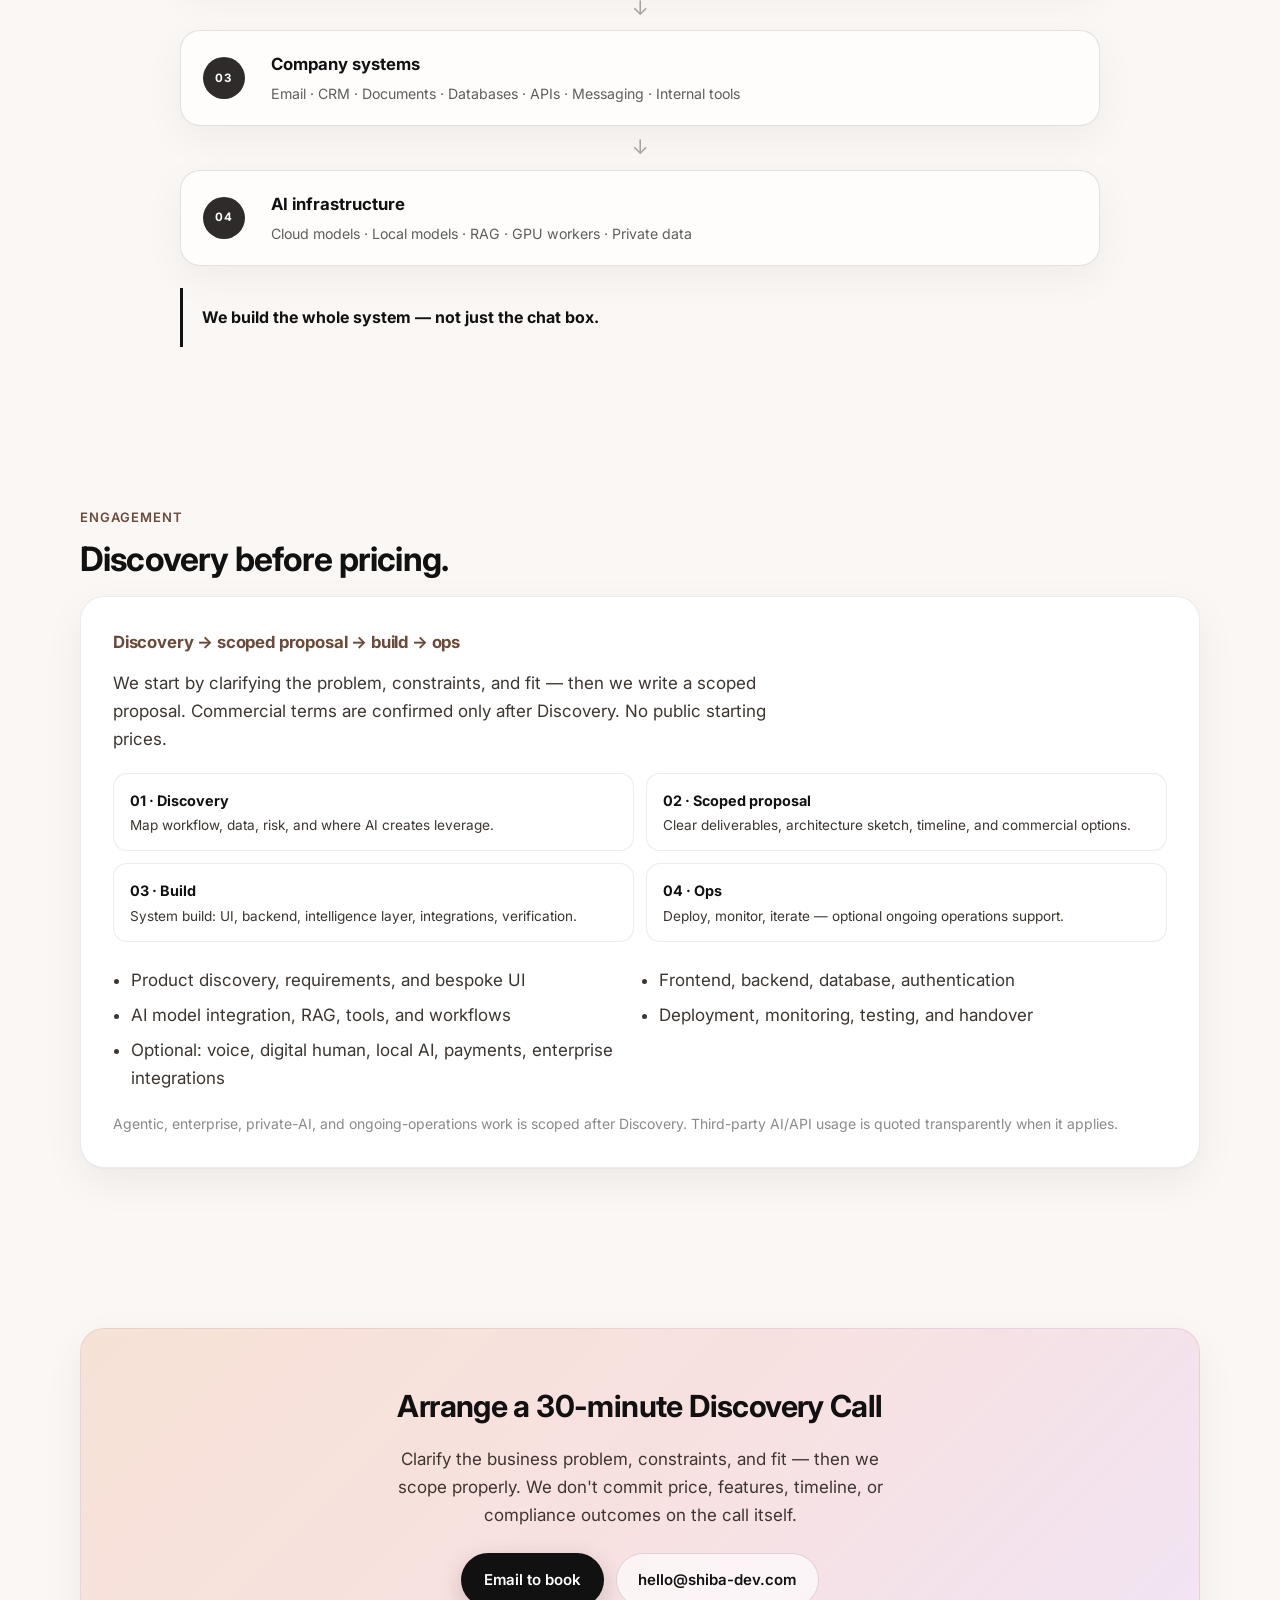
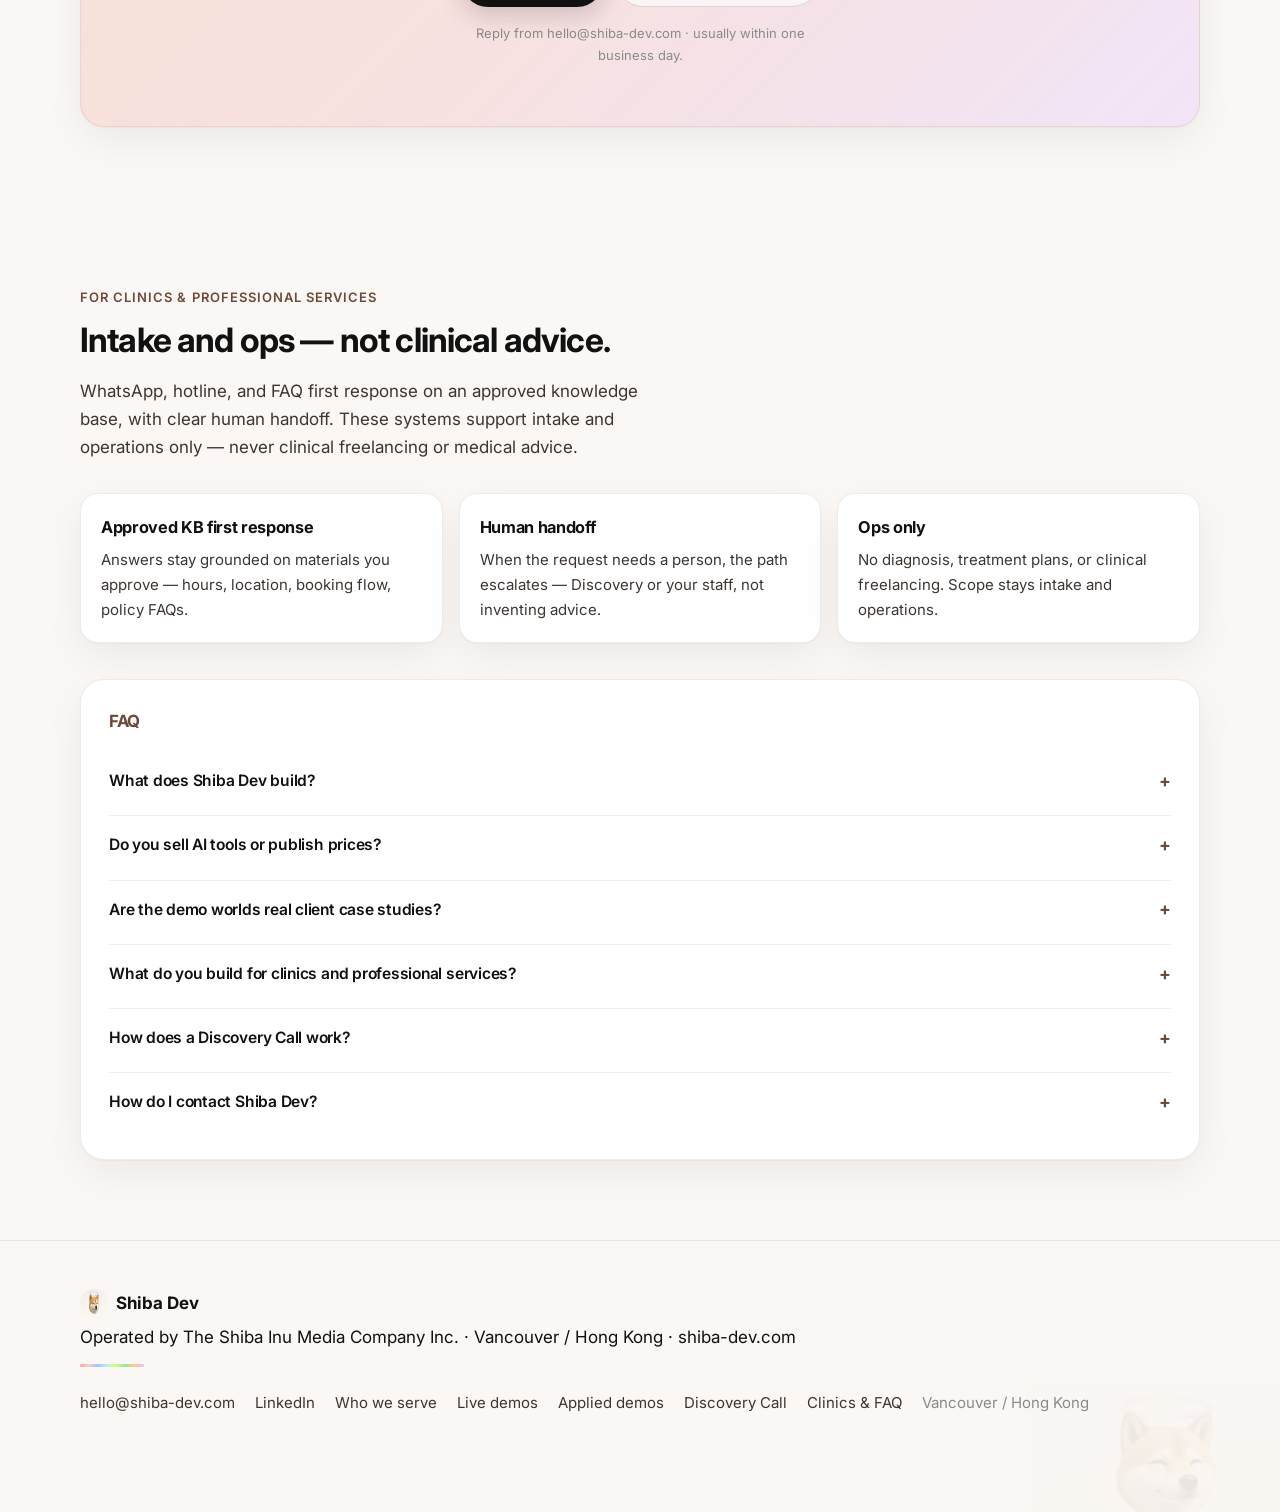
==== commit 564a5f1e: "Add privacy-first GA4 with bilingual cookie consent Wire shared assets/analytics.js (G-YZ3KBSHPJV) o" ====
--- a/index.html
+++ b/index.html
@@ -30,7 +30,7 @@
   <link rel="preconnect" href="https://fonts.googleapis.com" />
   <link rel="preconnect" href="https://fonts.gstatic.com" crossorigin />
   <link href="https://fonts.googleapis.com/css2?family=Inter:wght@400;500;600;700&family=Noto+Sans+TC:wght@400;500;700&display=swap" rel="stylesheet" />
-  <link rel="stylesheet" href="styles.css?v=look1" />
+  <link rel="stylesheet" href="styles.css?v=ga1" />
 
   <style id="hero-overlay-critical">
     /* Desktop: copy overlays left white field of Mina banner */
@@ -1446,6 +1446,8 @@
     </button>
   </div>
 
+  <!-- GA4 consent-gated; loads only after Accept -->
+  <script src="assets/analytics.js?v=ga1" defer data-measurement-id="G-YZ3KBSHPJV"></script>
   <script src="app.js?v=look1" defer></script>
 </body>
 </html>
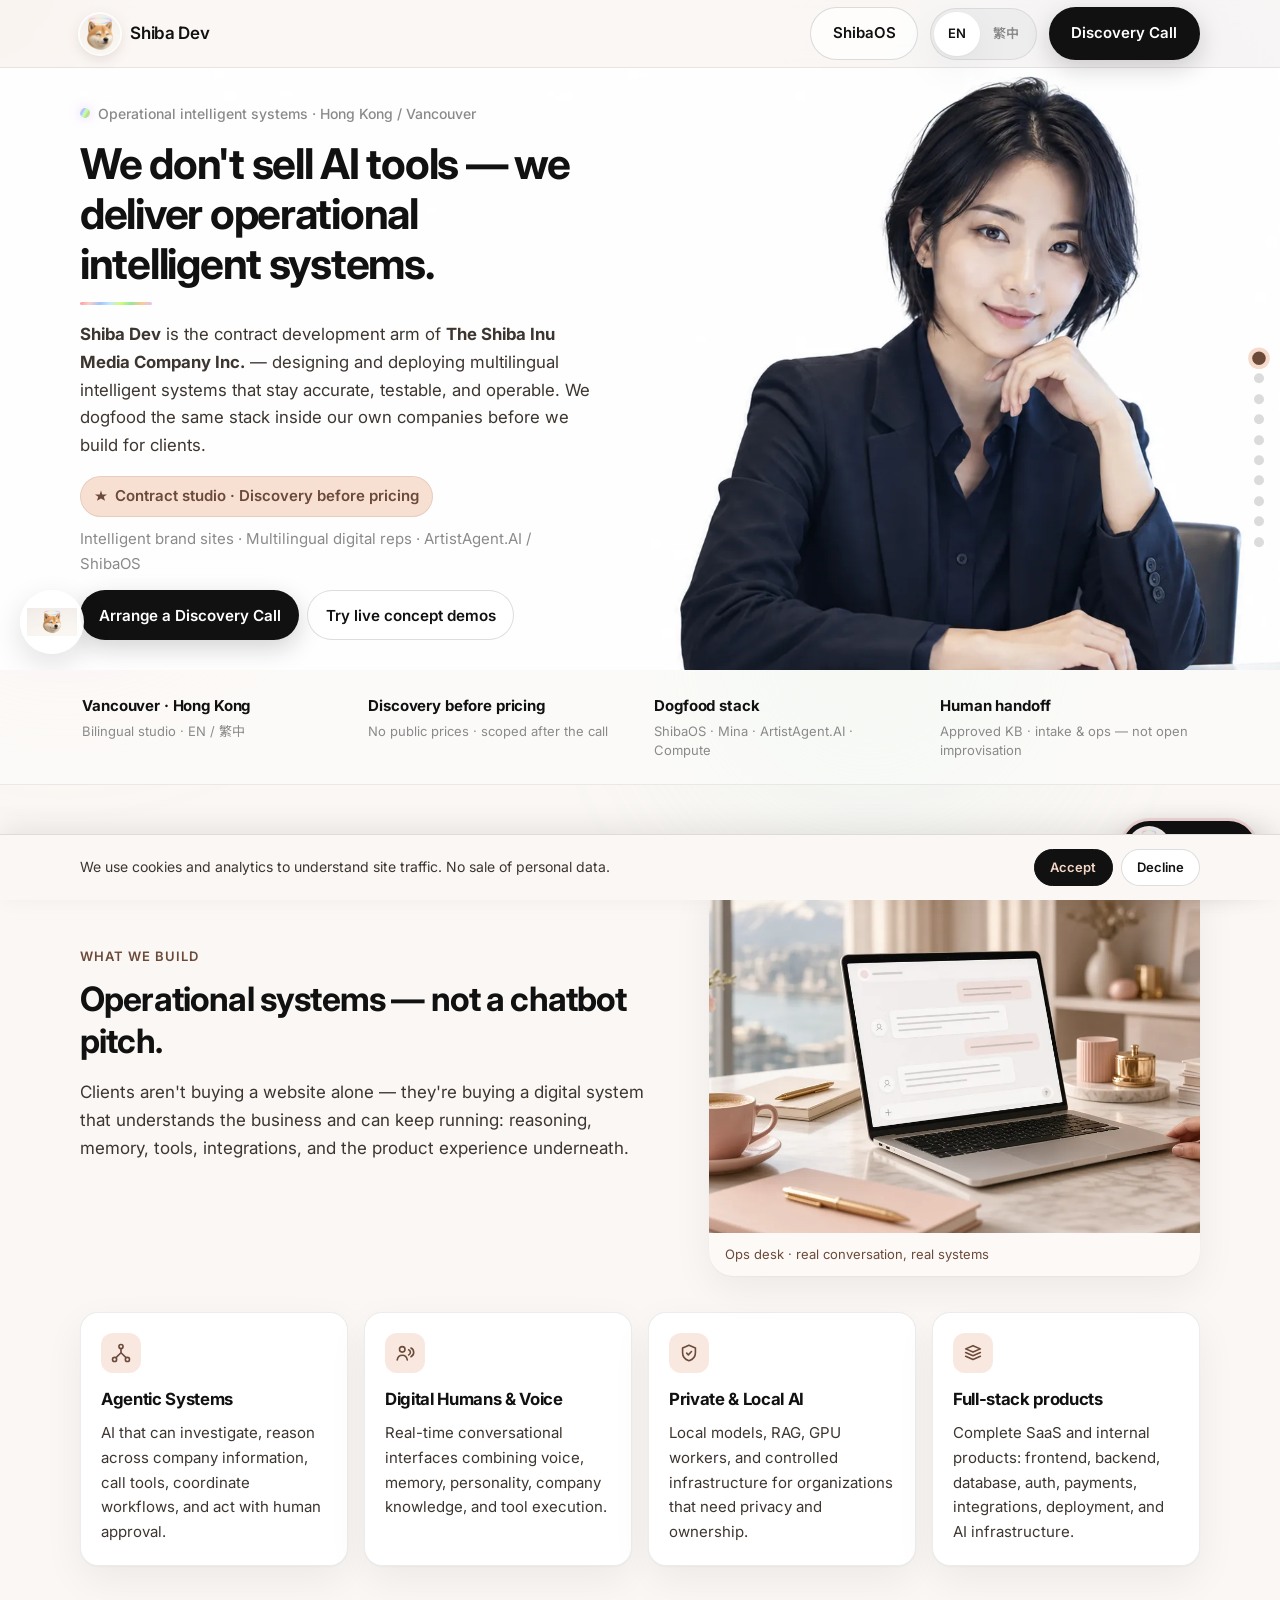
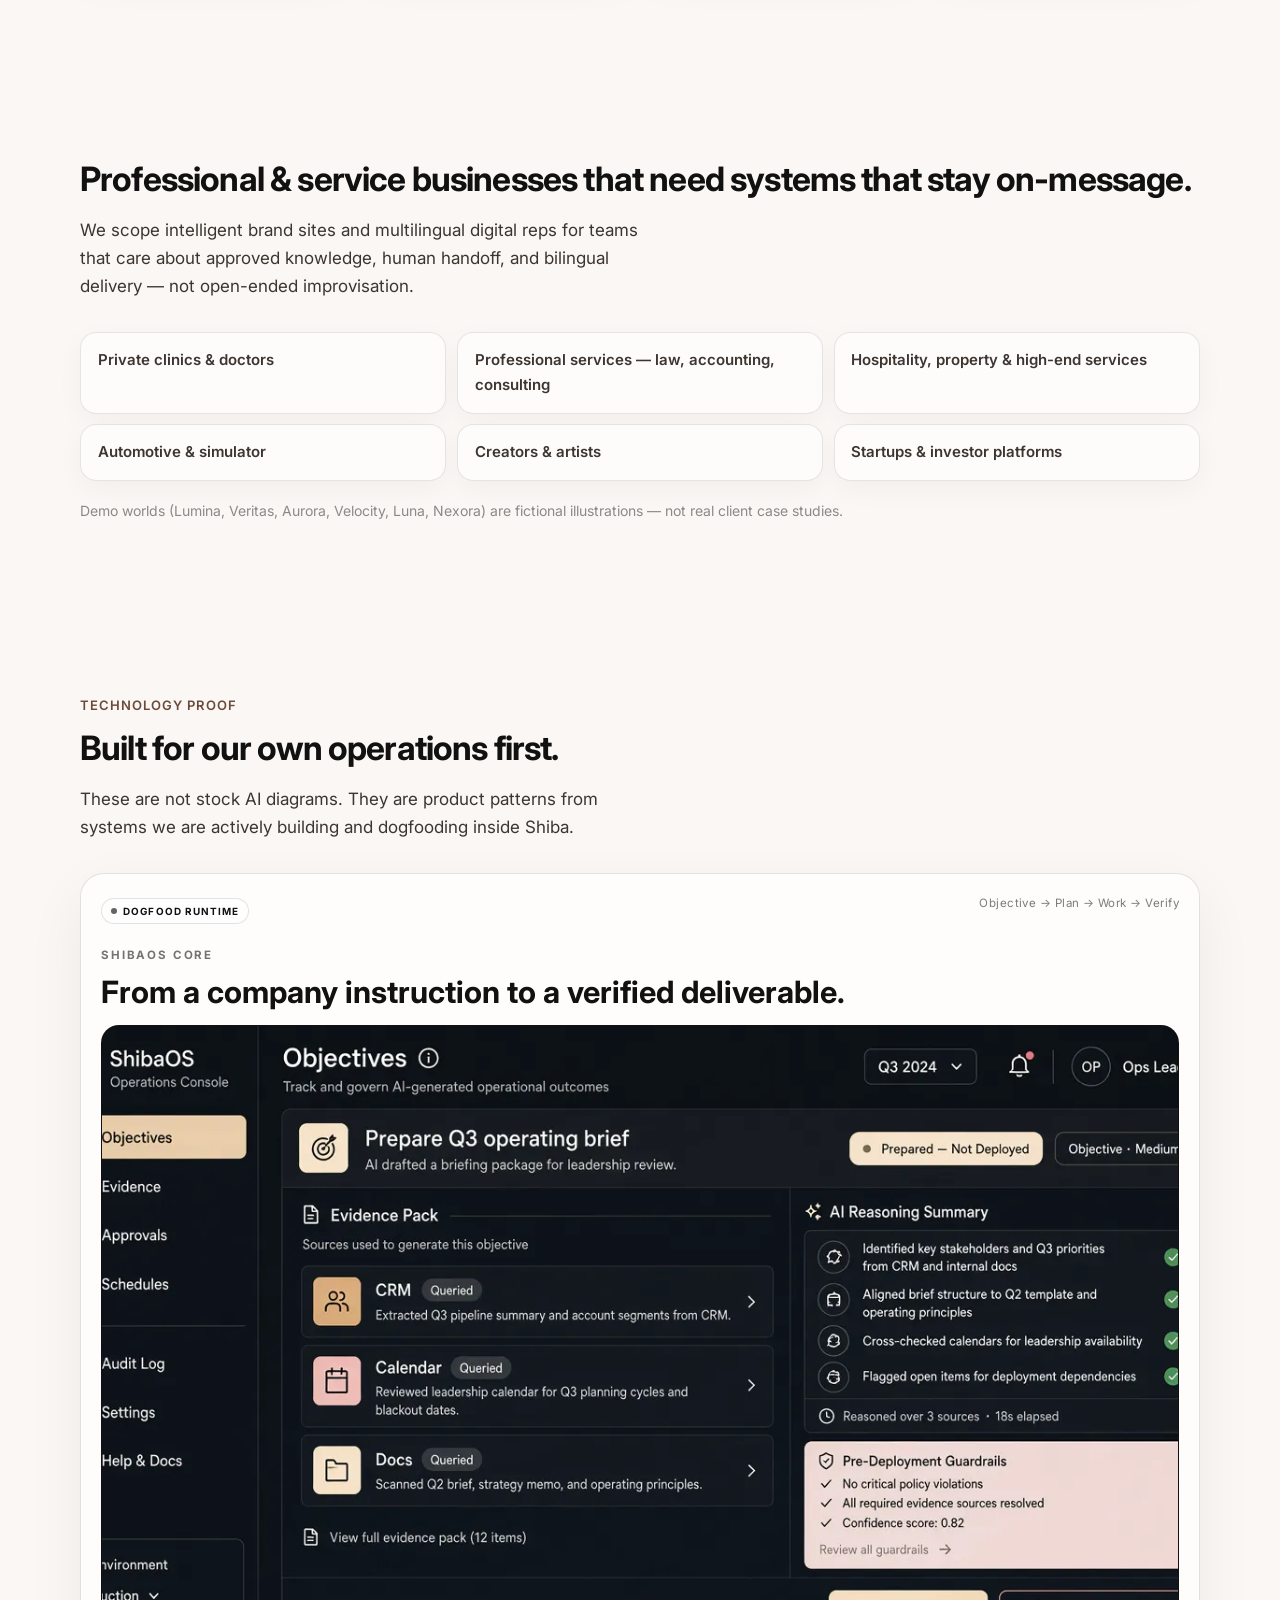
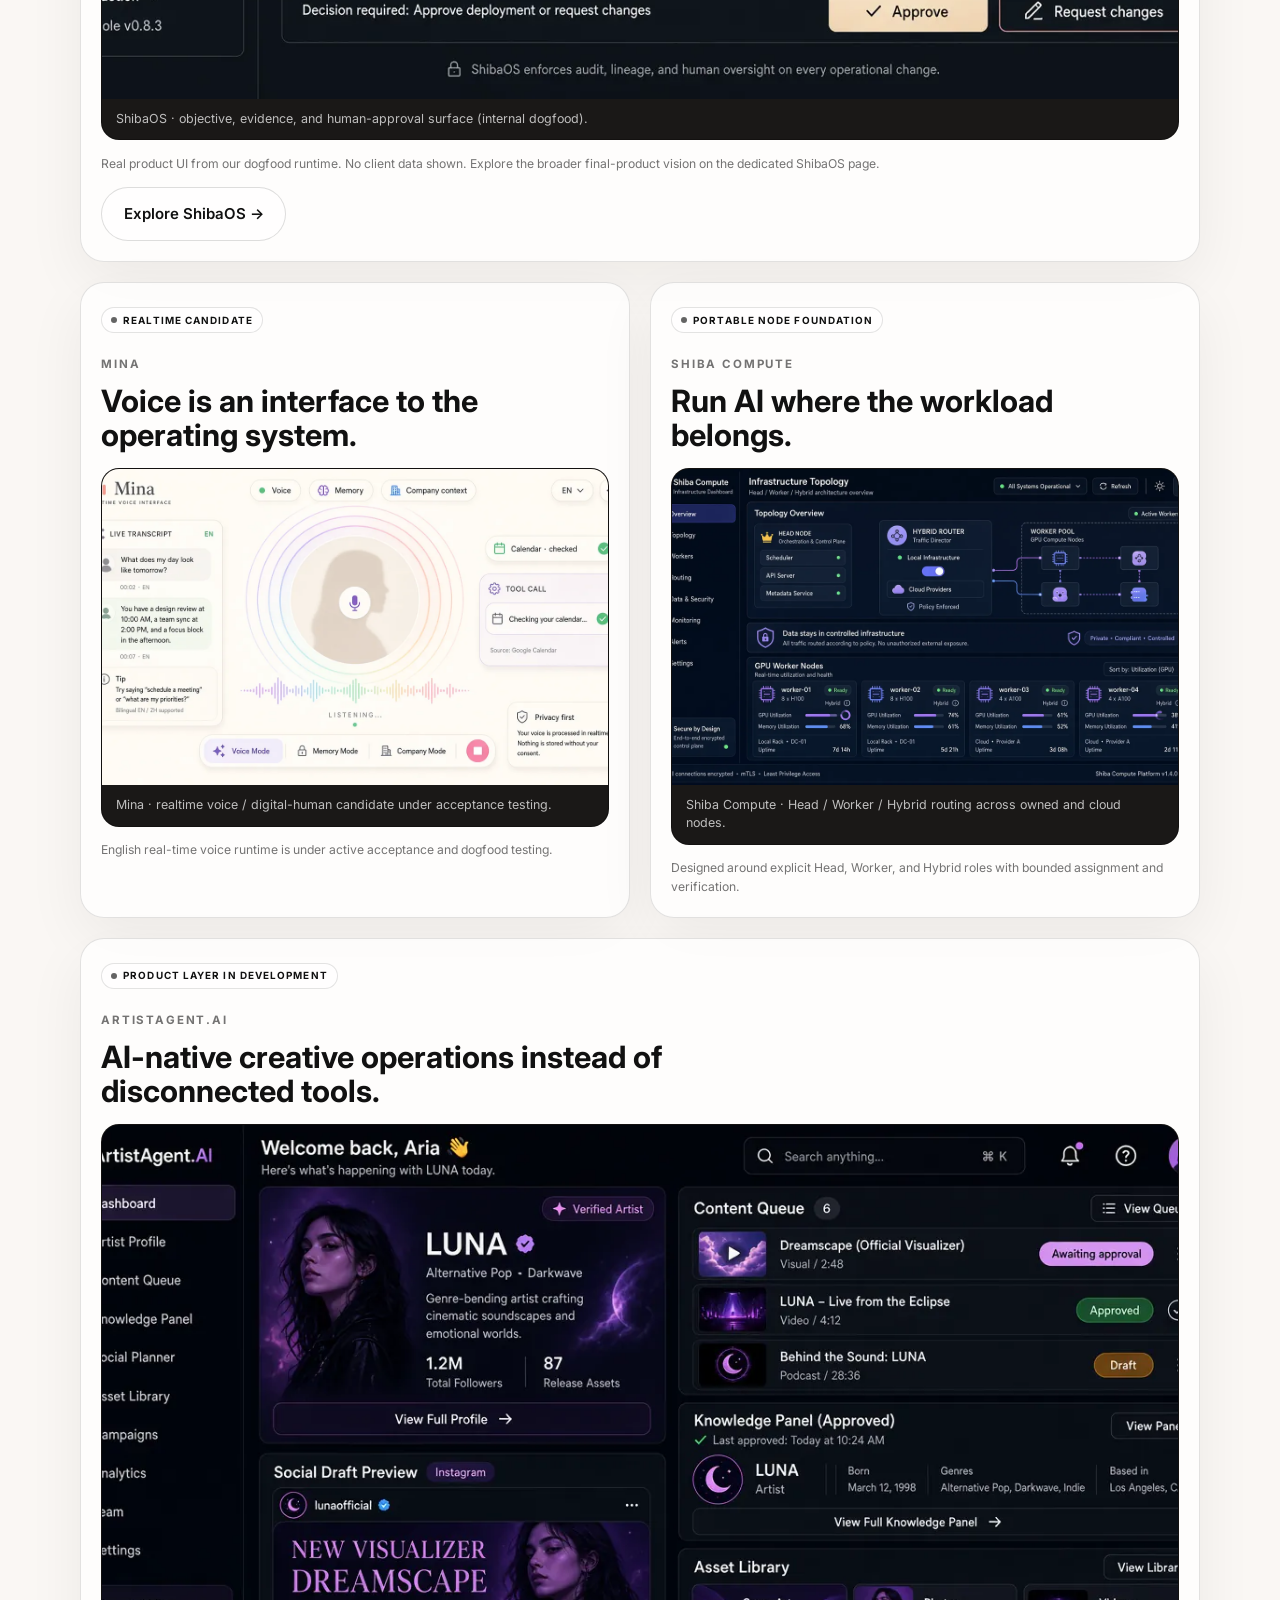
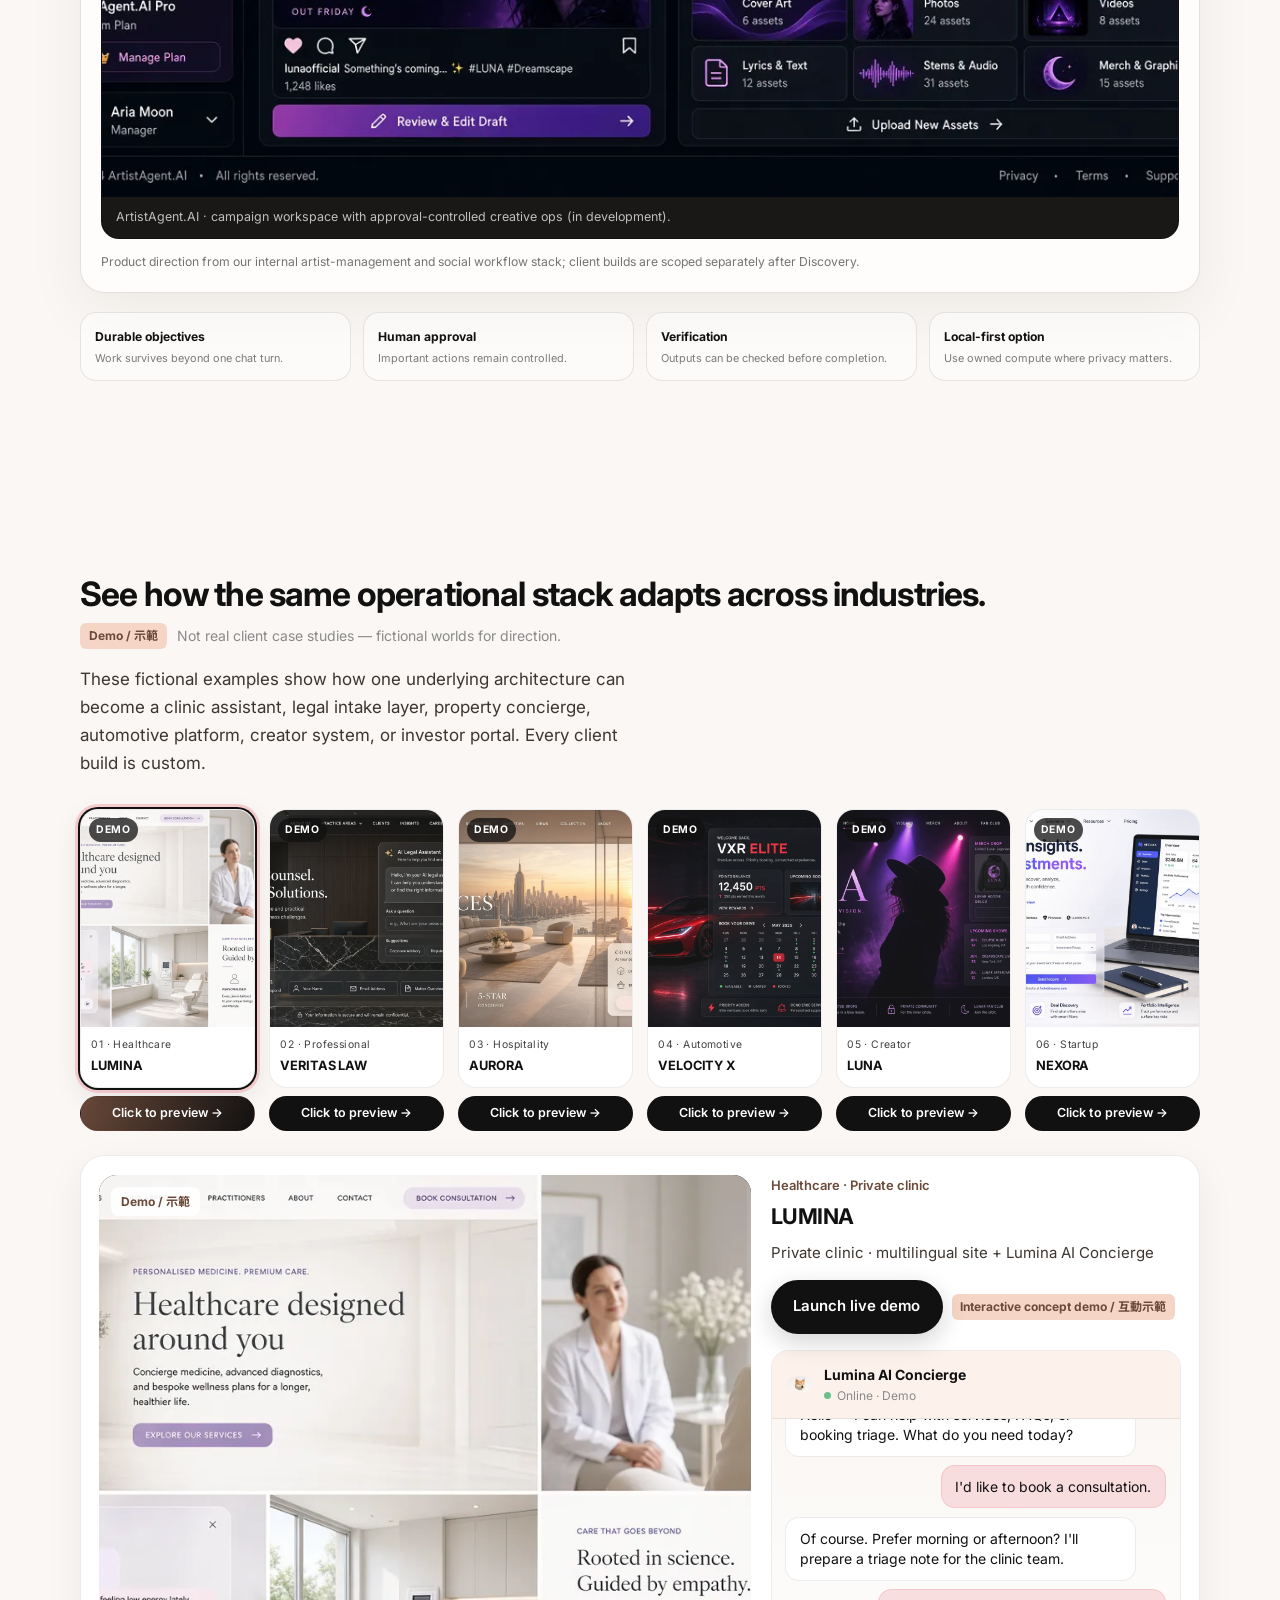
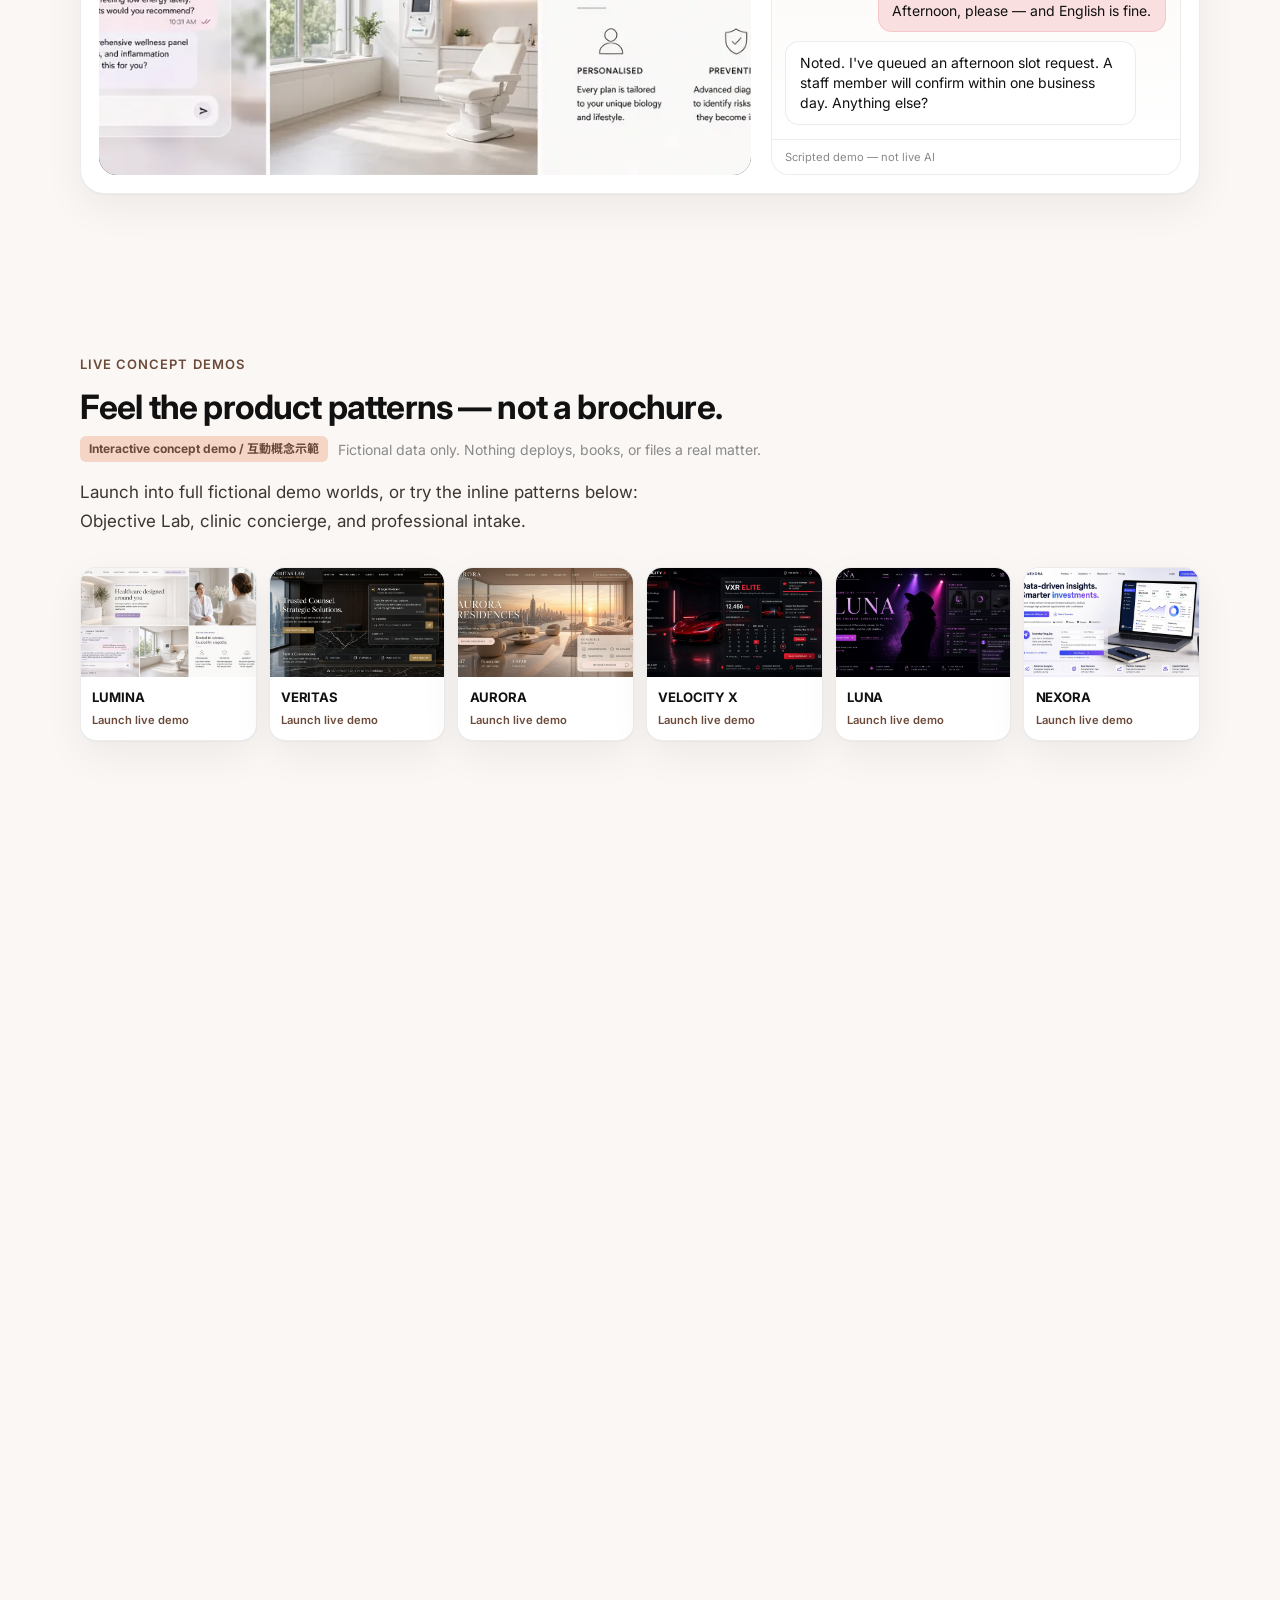
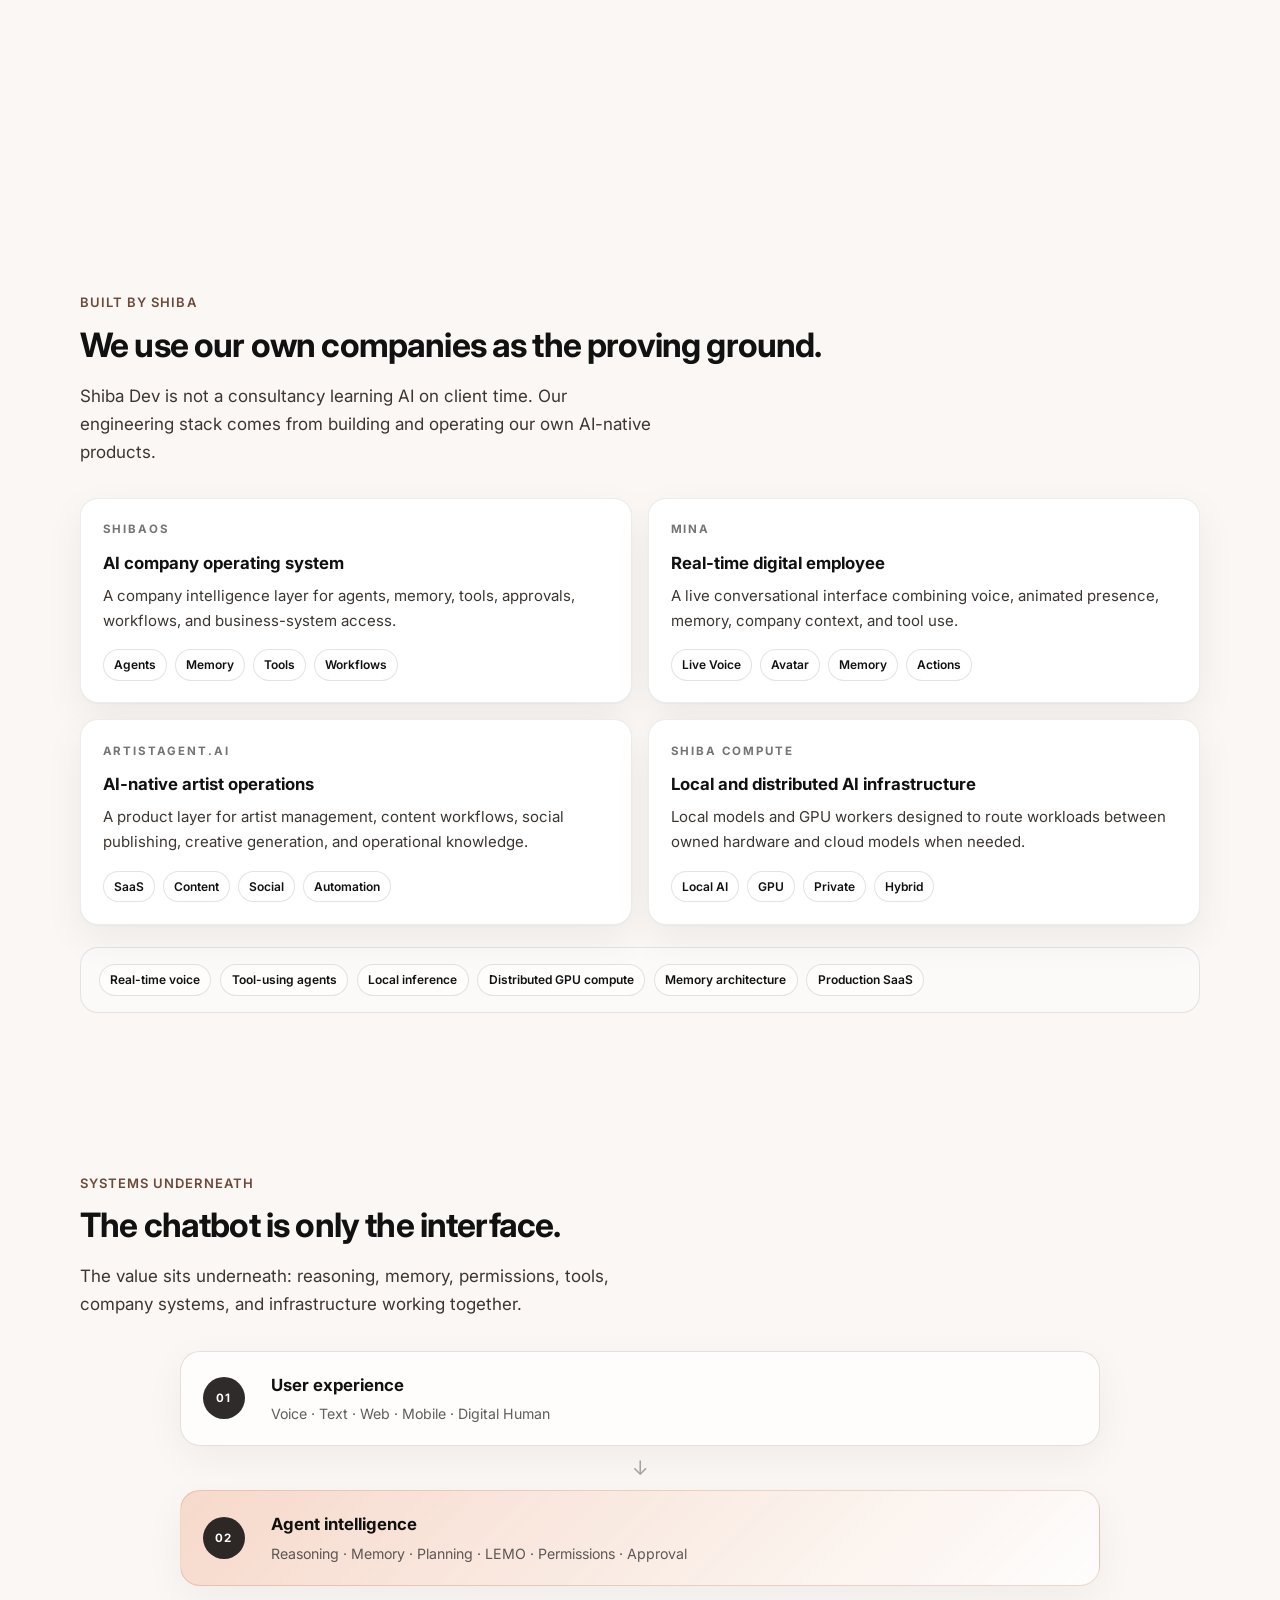
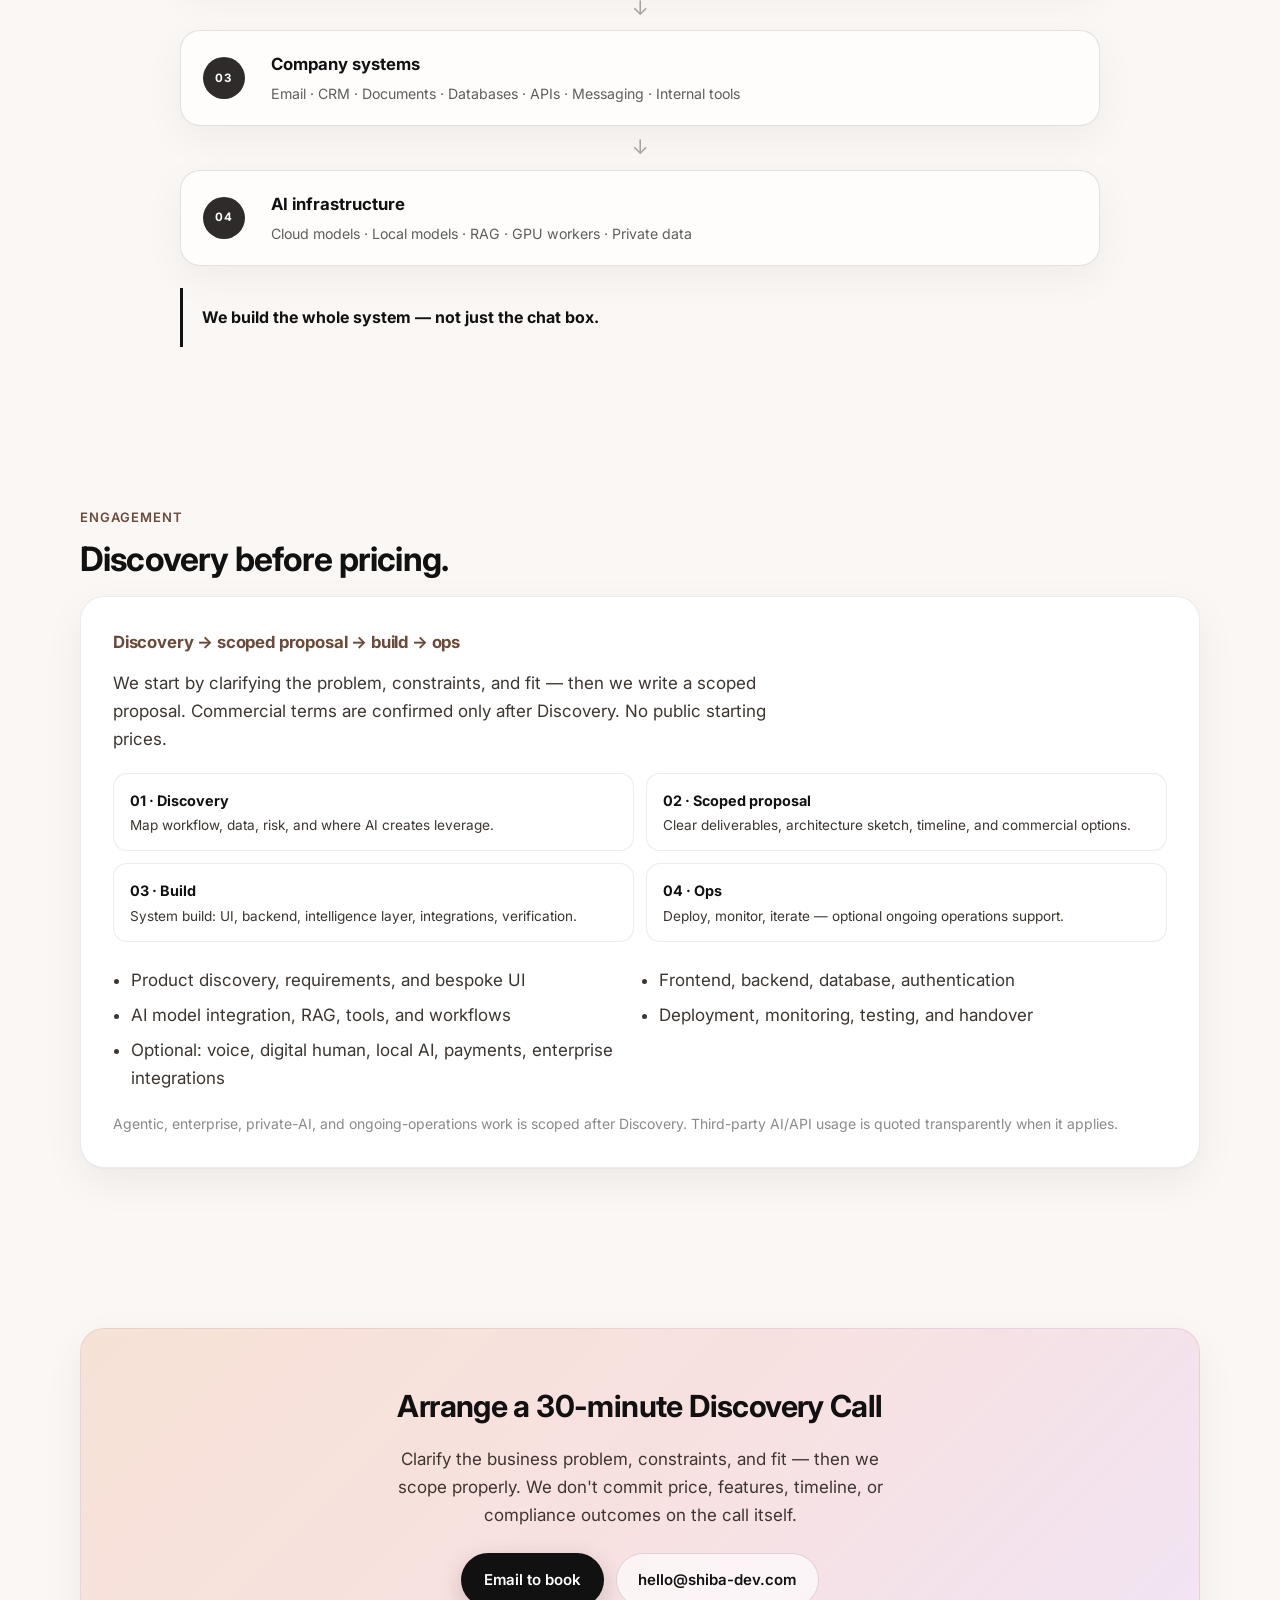
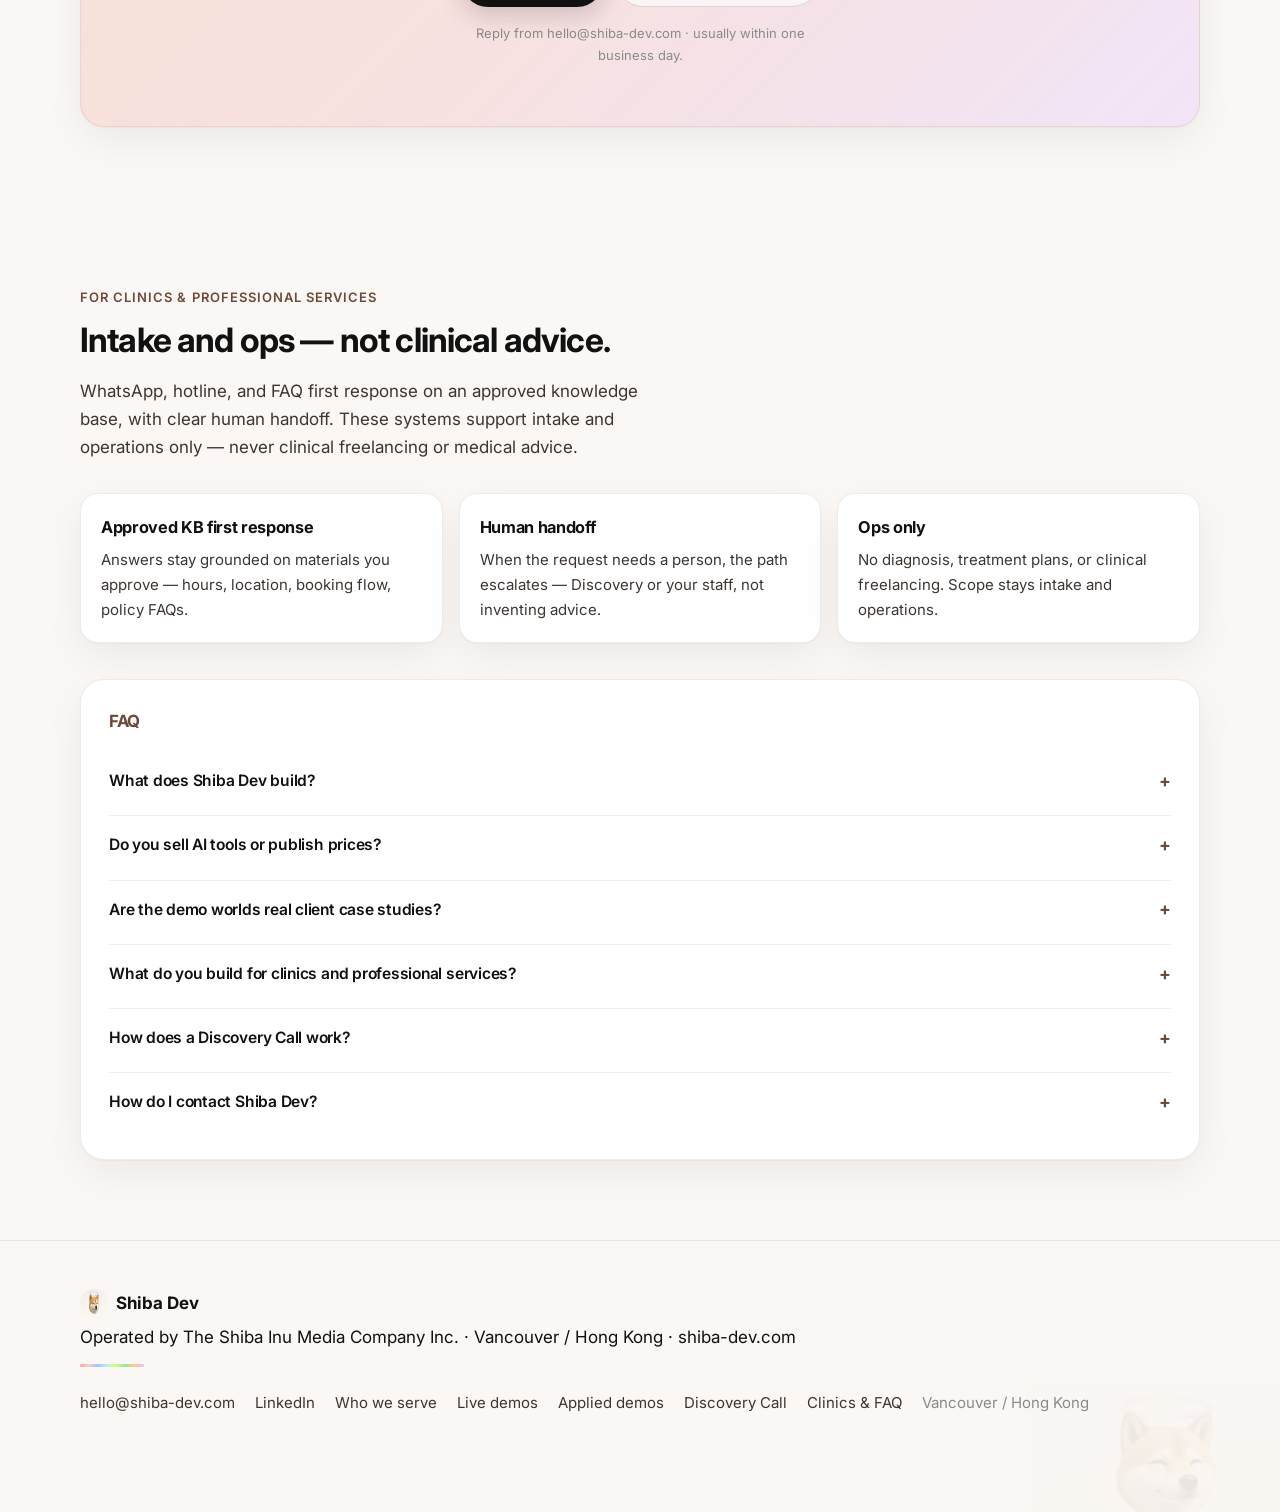
==== commit ea20fddf: "Polish pass: WebP heroes, ShibaOS messaging, cleanup Ship optimized WebP (+ JPG fallback) for hero a" ====
--- a/index.html
+++ b/index.html
@@ -30,7 +30,7 @@
   <link rel="preconnect" href="https://fonts.googleapis.com" />
   <link rel="preconnect" href="https://fonts.gstatic.com" crossorigin />
   <link href="https://fonts.googleapis.com/css2?family=Inter:wght@400;500;600;700&family=Noto+Sans+TC:wght@400;500;700&display=swap" rel="stylesheet" />
-  <link rel="stylesheet" href="styles.css?v=ga1" />
+  <link rel="stylesheet" href="styles.css?v=polish2" />
 
   <style id="hero-overlay-critical">
     /* Desktop: copy overlays left white field of Mina banner */
@@ -370,9 +370,10 @@
     <section class="hero hero--banner" id="top">
       <div class="hero-banner" aria-hidden="true">
         <picture>
+          <source srcset="assets/hero-mina.webp" type="image/webp" />
           <source srcset="assets/hero-mina.jpg" type="image/jpeg" />
           <img
-            src="assets/hero-mina.png"
+            src="assets/hero-mina.jpg"
             alt=""
             class="hero-banner-img"
             width="1920"
@@ -407,7 +408,7 @@
           </p>
 
           <div class="studio-pill" role="note">
-            <span class="star" aria-hidden="true">✦</span>
+            <span class="star" aria-hidden="true"><svg xmlns="http://www.w3.org/2000/svg" viewBox="0 0 16 16" width="12" height="12" fill="currentColor"><path d="M8 0.8l1.7 5.2H16l-4.3 3.1 1.7 5.2L8 11.2 2.6 14.3l1.7-5.2L0 6h6.3L8 0.8z"/></svg></span>
             <span class="lang-en">Contract studio · Discovery before pricing</span>
             <span class="lang-zh">合約工作室 · 先 Discovery，再定範圍</span>
           </div>
@@ -489,6 +490,7 @@
           </div>
           <figure class="ops-photo tilt-target" data-tilt>
             <picture>
+          <source srcset="assets/photo-ops.webp" type="image/webp" />
               <source srcset="assets/photo-ops.jpg" type="image/jpeg" />
               <img src="assets/photo-ops.png" alt="Operations desk with conversation and systems UI" width="640" height="480" loading="lazy" decoding="async" />
             </picture>
@@ -620,6 +622,7 @@
             </div>
             <figure class="proof-shot">
               <picture>
+          <source srcset="assets/proof-shibaos.webp" type="image/webp" />
                 <source srcset="assets/proof-shibaos.jpg" type="image/jpeg" />
                 <img src="assets/proof-shibaos.png" alt="ShibaOS objective workflow proof screenshot" width="1400" height="820" loading="lazy" decoding="async" />
               </picture>
@@ -647,6 +650,7 @@
             </div>
             <figure class="proof-shot">
               <picture>
+          <source srcset="assets/proof-mina.webp" type="image/webp" />
                 <source srcset="assets/proof-mina.jpg" type="image/jpeg" />
                 <img src="assets/proof-mina.png" alt="Mina digital human voice interface proof screenshot" width="900" height="700" loading="lazy" decoding="async" />
               </picture>
@@ -668,6 +672,7 @@
             </div>
             <figure class="proof-shot">
               <picture>
+          <source srcset="assets/proof-compute.webp" type="image/webp" />
                 <source srcset="assets/proof-compute.jpg" type="image/jpeg" />
                 <img src="assets/proof-compute.png" alt="Shiba Compute node topology proof screenshot" width="900" height="700" loading="lazy" decoding="async" />
               </picture>
@@ -689,6 +694,7 @@
             </div>
             <figure class="proof-shot">
               <picture>
+          <source srcset="assets/proof-artistagent.webp" type="image/webp" />
                 <source srcset="assets/proof-artistagent.jpg" type="image/jpeg" />
                 <img src="assets/proof-artistagent.png" alt="ArtistAgent.AI creative operations proof screenshot" width="1400" height="820" loading="lazy" decoding="async" />
               </picture>
@@ -738,6 +744,7 @@
             <button type="button" class="demo-card" role="tab" id="tab-lumina" data-example="lumina" aria-controls="demo-stage" aria-selected="true" tabindex="0">
               <span class="demo-badge">Demo</span>
               <picture>
+          <source srcset="assets/demo-lumina.webp" type="image/webp" />
                 <source srcset="assets/demo-lumina.jpg" type="image/jpeg" />
                 <img src="assets/demo-lumina.png" alt="LUMINA demo world" width="640" height="400" loading="lazy" decoding="async" />
               </picture>
@@ -755,6 +762,7 @@
             <button type="button" class="demo-card" role="tab" id="tab-veritas" data-example="veritas" aria-controls="demo-stage" aria-selected="false" tabindex="-1">
               <span class="demo-badge">Demo</span>
               <picture>
+          <source srcset="assets/demo-veritas.webp" type="image/webp" />
                 <source srcset="assets/demo-veritas.jpg" type="image/jpeg" />
                 <img src="assets/demo-veritas.png" alt="VERITAS LAW demo world" width="640" height="400" loading="lazy" decoding="async" />
               </picture>
@@ -772,6 +780,7 @@
             <button type="button" class="demo-card" role="tab" id="tab-aurora" data-example="aurora" aria-controls="demo-stage" aria-selected="false" tabindex="-1">
               <span class="demo-badge">Demo</span>
               <picture>
+          <source srcset="assets/demo-aurora.webp" type="image/webp" />
                 <source srcset="assets/demo-aurora.jpg" type="image/jpeg" />
                 <img src="assets/demo-aurora.png" alt="AURORA RESIDENCES demo world" width="640" height="400" loading="lazy" decoding="async" />
               </picture>
@@ -789,6 +798,7 @@
             <button type="button" class="demo-card" role="tab" id="tab-velocity" data-example="velocity" aria-controls="demo-stage" aria-selected="false" tabindex="-1">
               <span class="demo-badge">Demo</span>
               <picture>
+          <source srcset="assets/demo-velocity.webp" type="image/webp" />
                 <source srcset="assets/demo-velocity.jpg" type="image/jpeg" />
                 <img src="assets/demo-velocity.png" alt="VELOCITY X demo world" width="640" height="400" loading="lazy" decoding="async" />
               </picture>
@@ -806,6 +816,7 @@
             <button type="button" class="demo-card" role="tab" id="tab-luna" data-example="luna" aria-controls="demo-stage" aria-selected="false" tabindex="-1">
               <span class="demo-badge">Demo</span>
               <picture>
+          <source srcset="assets/demo-luna.webp" type="image/webp" />
                 <source srcset="assets/demo-luna.jpg" type="image/jpeg" />
                 <img src="assets/demo-luna.png" alt="LUNA demo world" width="640" height="400" loading="lazy" decoding="async" />
               </picture>
@@ -823,6 +834,7 @@
             <button type="button" class="demo-card" role="tab" id="tab-nexora" data-example="nexora" aria-controls="demo-stage" aria-selected="false" tabindex="-1">
               <span class="demo-badge">Demo</span>
               <picture>
+          <source srcset="assets/demo-nexora.webp" type="image/webp" />
                 <source srcset="assets/demo-nexora.jpg" type="image/jpeg" />
                 <img src="assets/demo-nexora.png" alt="NEXORA demo world" width="640" height="400" loading="lazy" decoding="async" />
               </picture>
@@ -841,6 +853,7 @@
         <div class="demo-stage reveal" id="demo-stage" role="tabpanel" aria-labelledby="tab-lumina">
           <div class="demo-stage-visual">
             <picture>
+          <source srcset="assets/demo-lumina.webp" type="image/webp" />
               <source id="stage-source" srcset="assets/demo-lumina.jpg" type="image/jpeg" />
               <img id="stage-img" src="assets/demo-lumina.png" alt="LUMINA demo — photoreal mockup" width="1200" height="750" loading="lazy" decoding="async" />
             </picture>
@@ -1447,7 +1460,7 @@
   </div>
 
   <!-- GA4 consent-gated; loads only after Accept -->
-  <script src="assets/analytics.js?v=ga1" defer data-measurement-id="G-YZ3KBSHPJV"></script>
-  <script src="app.js?v=look1" defer></script>
+  <script src="assets/analytics.js?v=polish2" defer data-measurement-id="G-YZ3KBSHPJV"></script>
+  <script src="app.js?v=polish2" defer></script>
 </body>
 </html>
--- a/styles.css
+++ b/styles.css
@@ -254,7 +254,10 @@
   background: rgba(245, 214, 198, 0.78); border: 1px solid rgba(107, 74, 58, 0.12);
   font-weight: 600; font-size: clamp(0.8rem, 1.2vw, 0.9375rem); color: var(--warm-brown); margin-bottom: 0.65rem;
 }
-.studio-pill .star { background: var(--halo); -webkit-background-clip: text; background-clip: text; color: transparent; }
+.studio-pill .star {
+  display: inline-flex; align-items: center; color: var(--warm-brown);
+}
+.studio-pill .star svg { display: block; width: 12px; height: 12px; fill: currentColor; }
 .meta-line { color: var(--muted); font-size: clamp(0.8rem, 1.2vw, 0.9375rem); margin: 0; }
 .hero .btn-row { margin-top: 0.85rem; flex-wrap: wrap; gap: 0.65rem; }
 .hero .btn { font-size: clamp(0.8rem, 1.2vw, 0.95rem); padding: 0.7rem 1.1rem; }
@@ -540,47 +543,6 @@
 .why-card h3 { margin: 0 0 0.4rem; font-size: 1.05rem; }
 .why-card p { margin: 0; color: var(--ink-soft); font-size: 0.9375rem; }
 
-/* Say / Avoid */
-.compare-toggle {
-  display: inline-flex; padding: 3px; border-radius: 999px; background: var(--light-gray);
-  border: 1px solid var(--line); margin-bottom: 1.25rem; gap: 2px;
-}
-.compare-toggle button {
-  border: 0; background: transparent; padding: 0.45rem 1rem; border-radius: 999px;
-  cursor: pointer; font-weight: 600; font-size: 0.875rem; color: var(--muted);
-}
-.compare-toggle button[aria-pressed="true"] {
-  background: var(--white); color: var(--jet); box-shadow: var(--shadow);
-}
-
-.compare-flip { perspective: 1200px; }
-.flip-inner {
-  position: relative; transform-style: preserve-3d; transition: transform 0.65s var(--ease);
-  min-height: 280px;
-}
-.compare-flip[data-view="avoid"] .flip-inner { transform: rotateY(180deg); }
-.flip-face {
-  backface-visibility: hidden; -webkit-backface-visibility: hidden;
-  position: absolute; inset: 0;
-}
-.flip-back { transform: rotateY(180deg); }
-.compare-side-by-side { display: none; gap: 1rem; }
-@media (min-width: 800px) {
-  .flip-inner { display: none; }
-  .compare-side-by-side { display: grid; grid-template-columns: 1fr 1fr; }
-  .compare-toggle { display: none; }
-}
-
-.compare-panel {
-  background: var(--bg-elevated); border: 1px solid var(--line); border-radius: var(--radius);
-  padding: 1.35rem 1.5rem; box-shadow: var(--shadow); height: 100%;
-}
-.compare-panel.say { border-top: 3px solid #96E6A1; }
-.compare-panel.avoid { border-top: 3px solid #F2A9B0; }
-.compare-panel h3 { margin: 0 0 0.75rem; }
-.compare-panel ul { margin: 0; padding-left: 1.1rem; color: var(--ink-soft); }
-.compare-panel li { margin-bottom: 0.45rem; }
-
 /* Scope */
 .scope-frame {
   background: var(--bg-elevated); border: 1px solid var(--line); border-radius: var(--radius-lg);
@@ -1869,6 +1831,9 @@
   padding: 0.85rem 1.75rem 0.85rem 0;
   position: relative;
   color: var(--ink);
+  min-height: 44px;
+  display: flex;
+  align-items: center;
 }
 .faq-item summary::-webkit-details-marker { display: none; }
 .faq-item summary::after {
@@ -1883,7 +1848,16 @@
   line-height: 1;
 }
 .faq-item[open] summary::after { content: "–"; }
+.faq-item[open] summary { color: var(--warm-brown); }
 .faq-item summary:hover { color: var(--warm-brown); }
+.faq-item summary:focus { outline: none; }
+.faq-item summary:focus-visible {
+  outline: 2px solid var(--warm-brown);
+  outline-offset: 3px;
+  border-radius: 6px;
+  color: var(--warm-brown);
+}
+
 .faq-item p {
   margin: 0 0 1rem;
   color: var(--ink-soft);
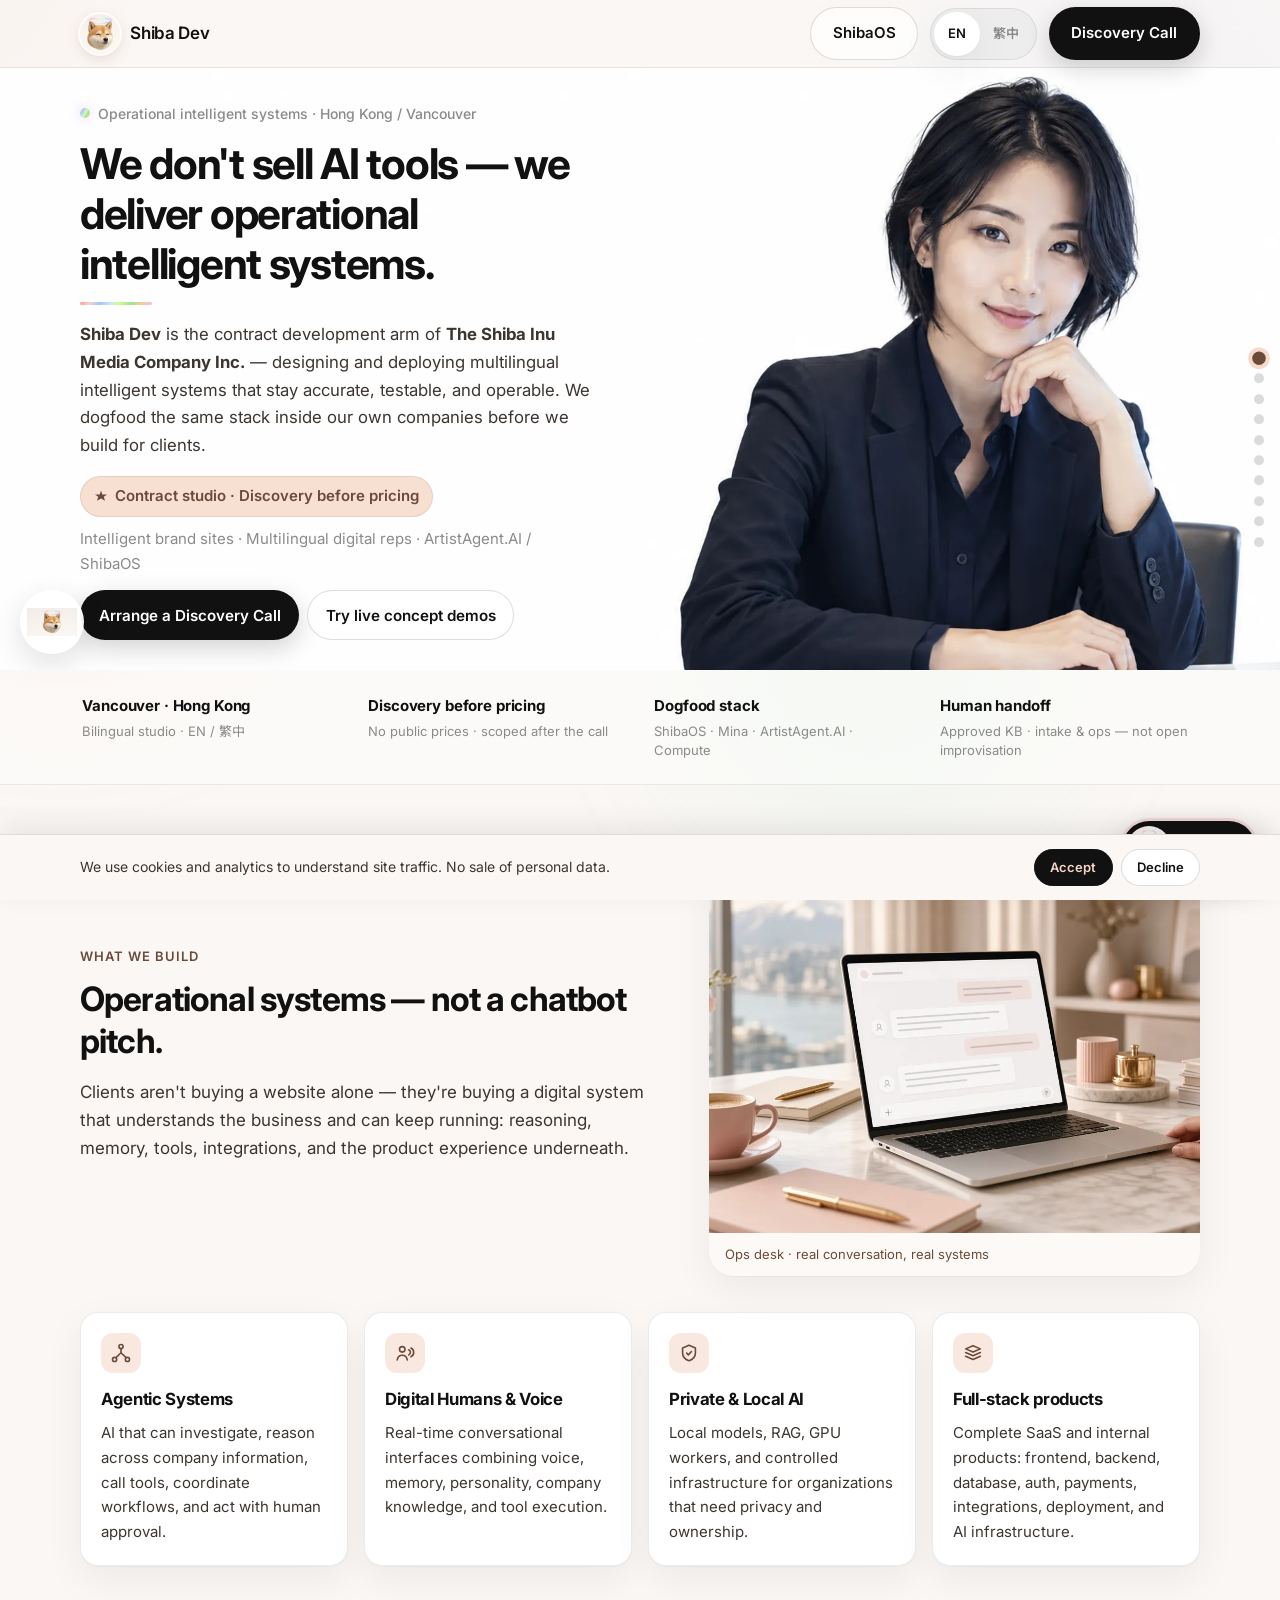
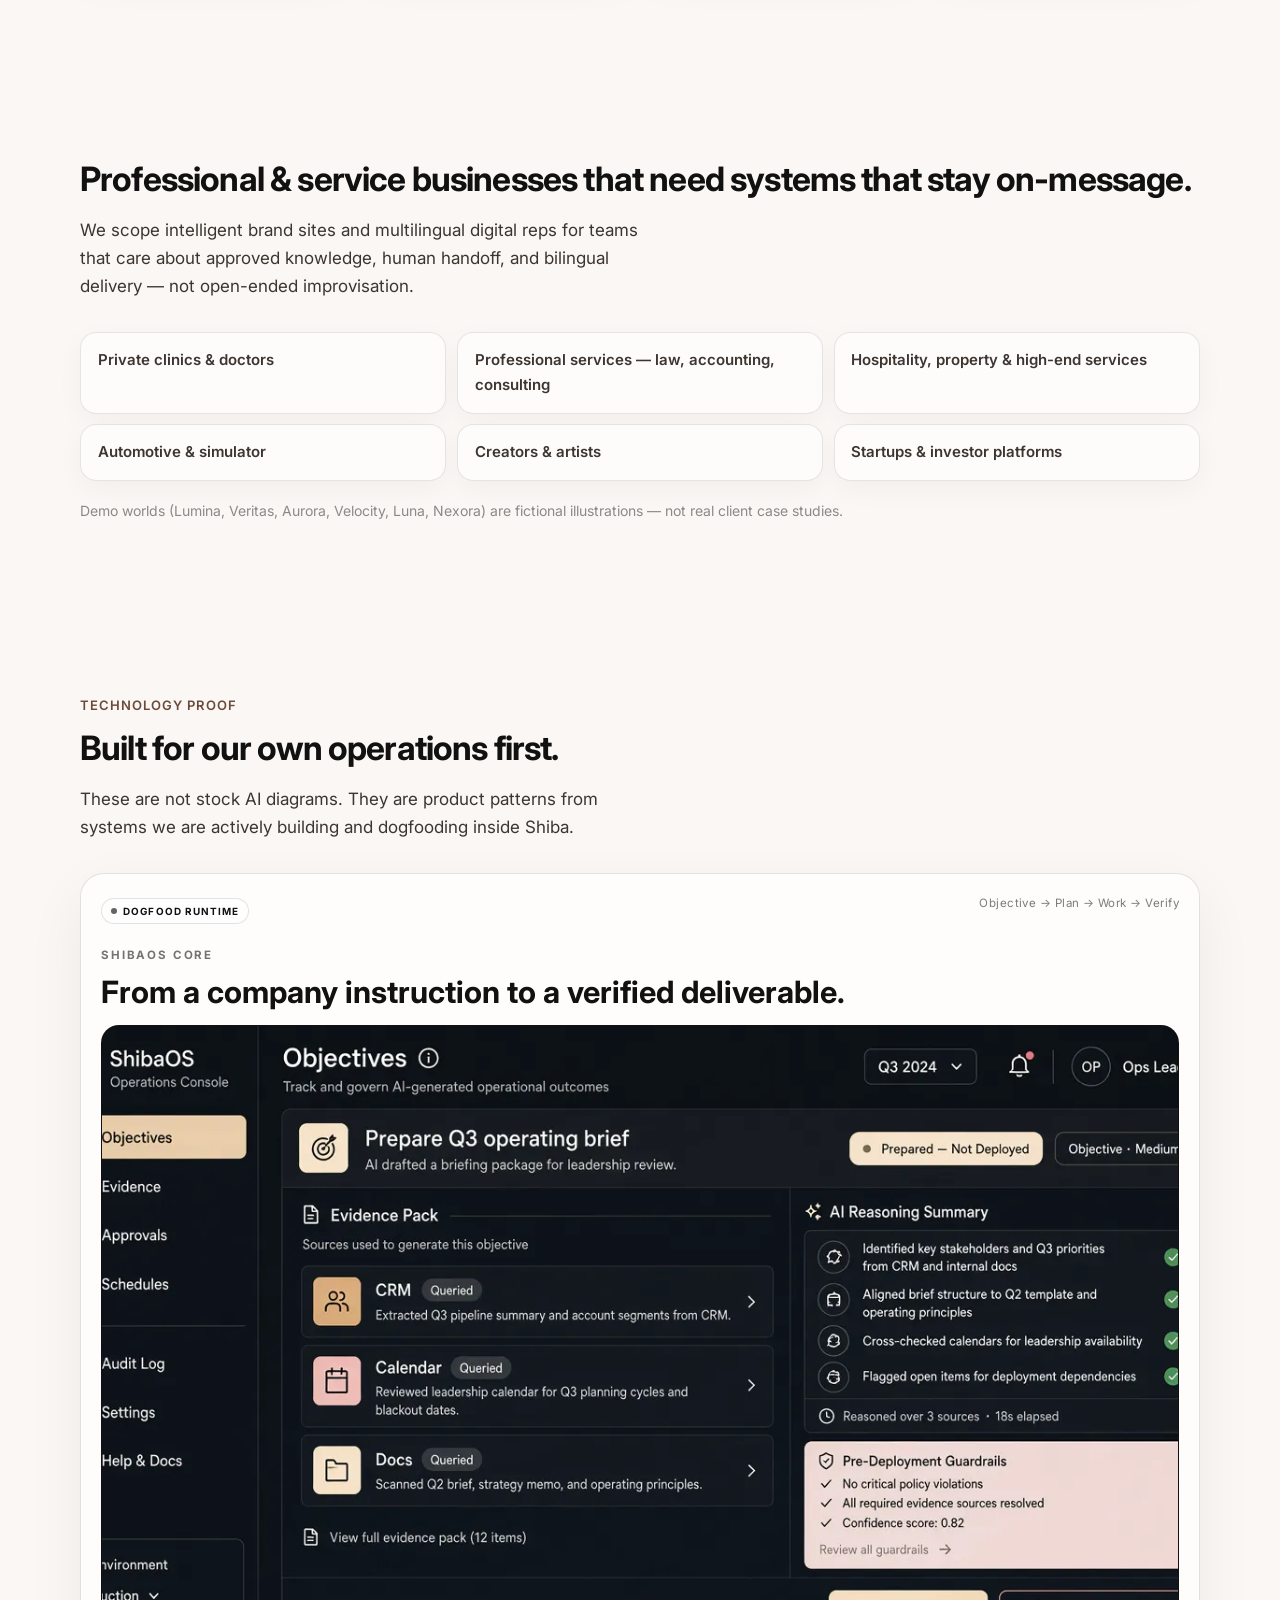
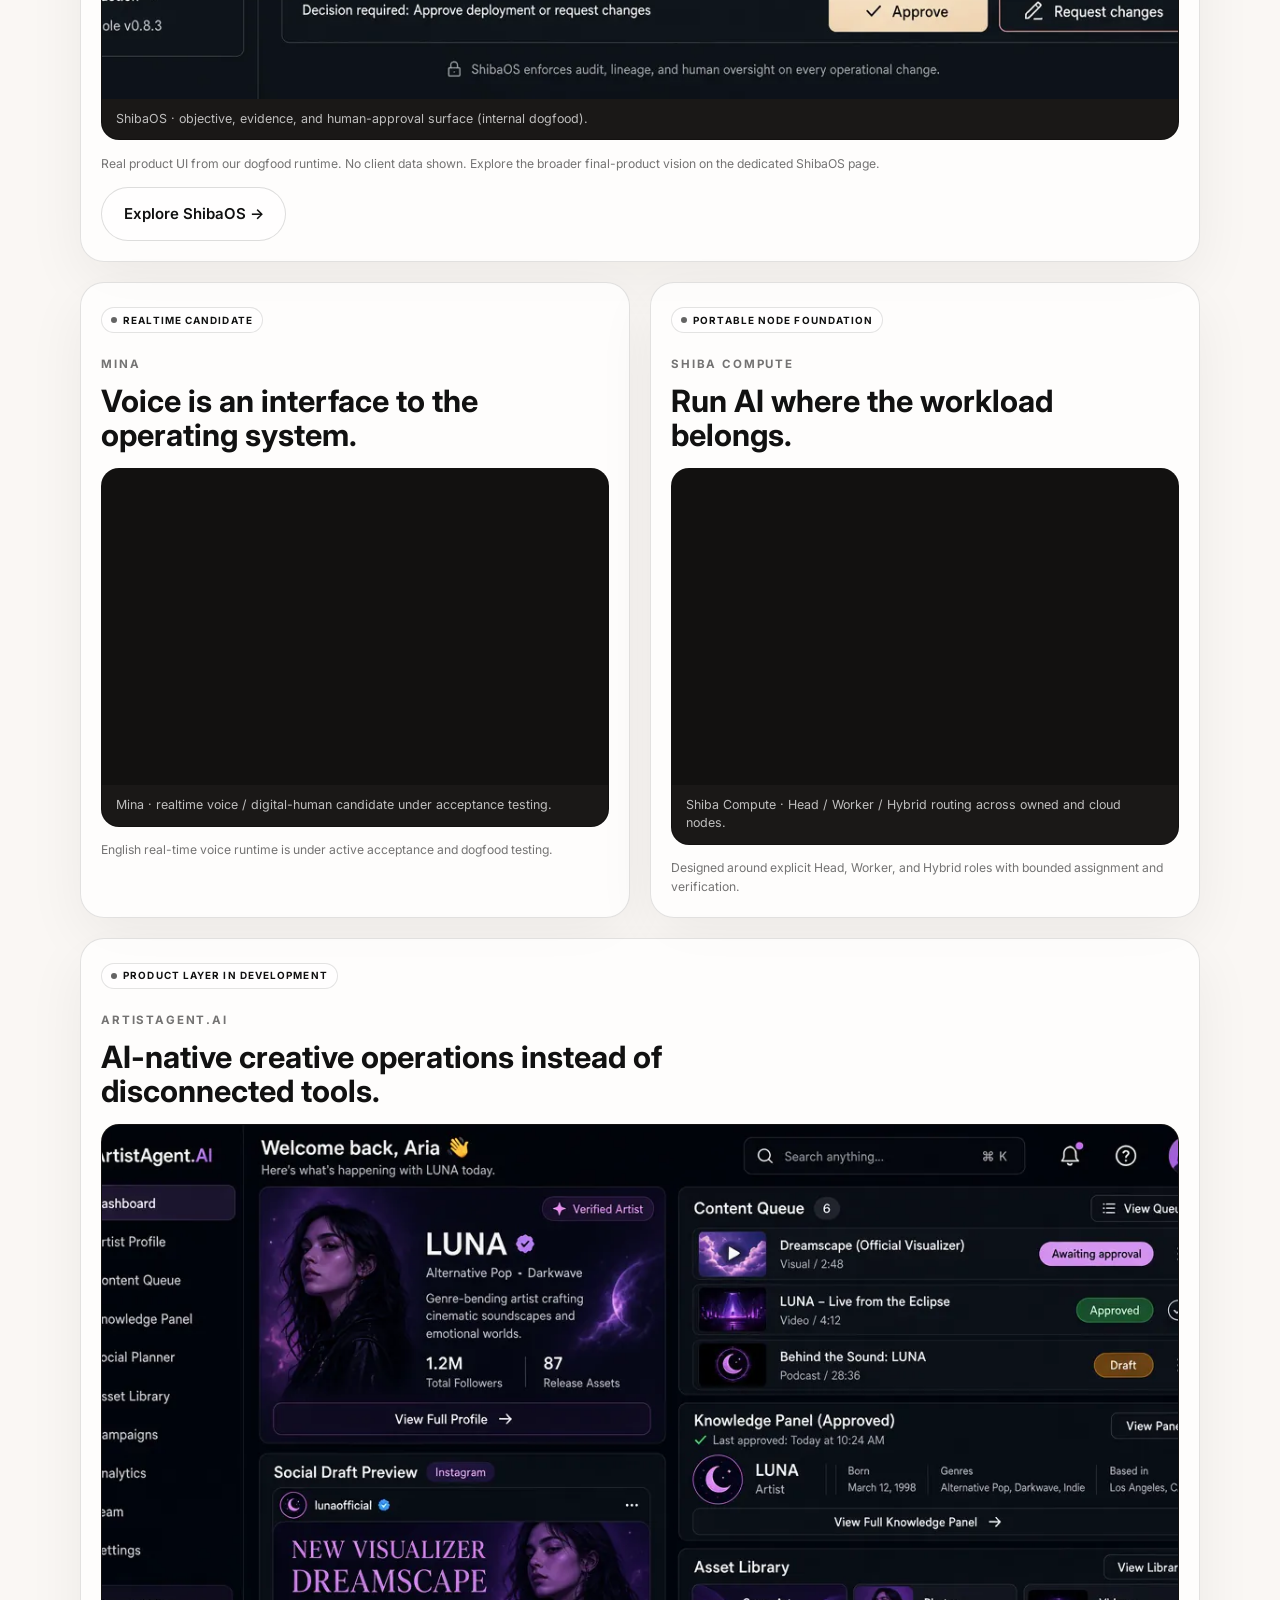
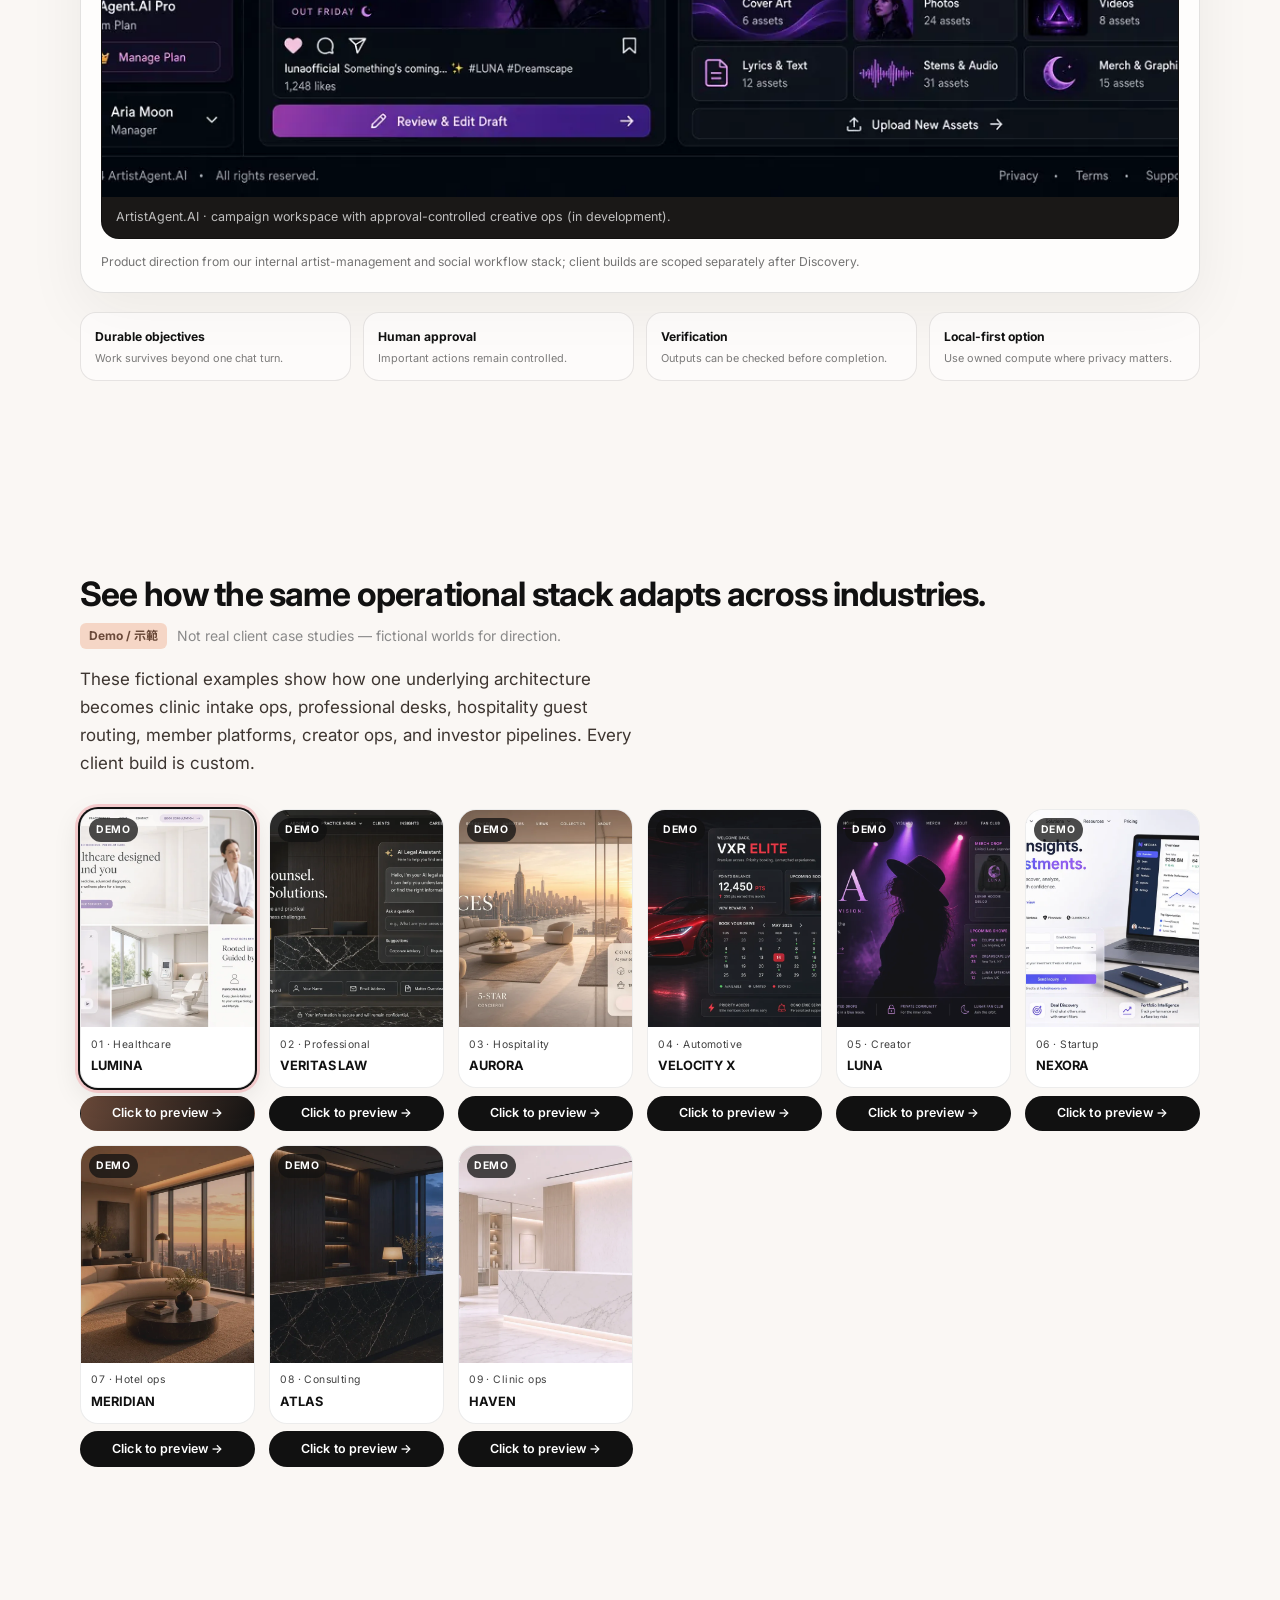
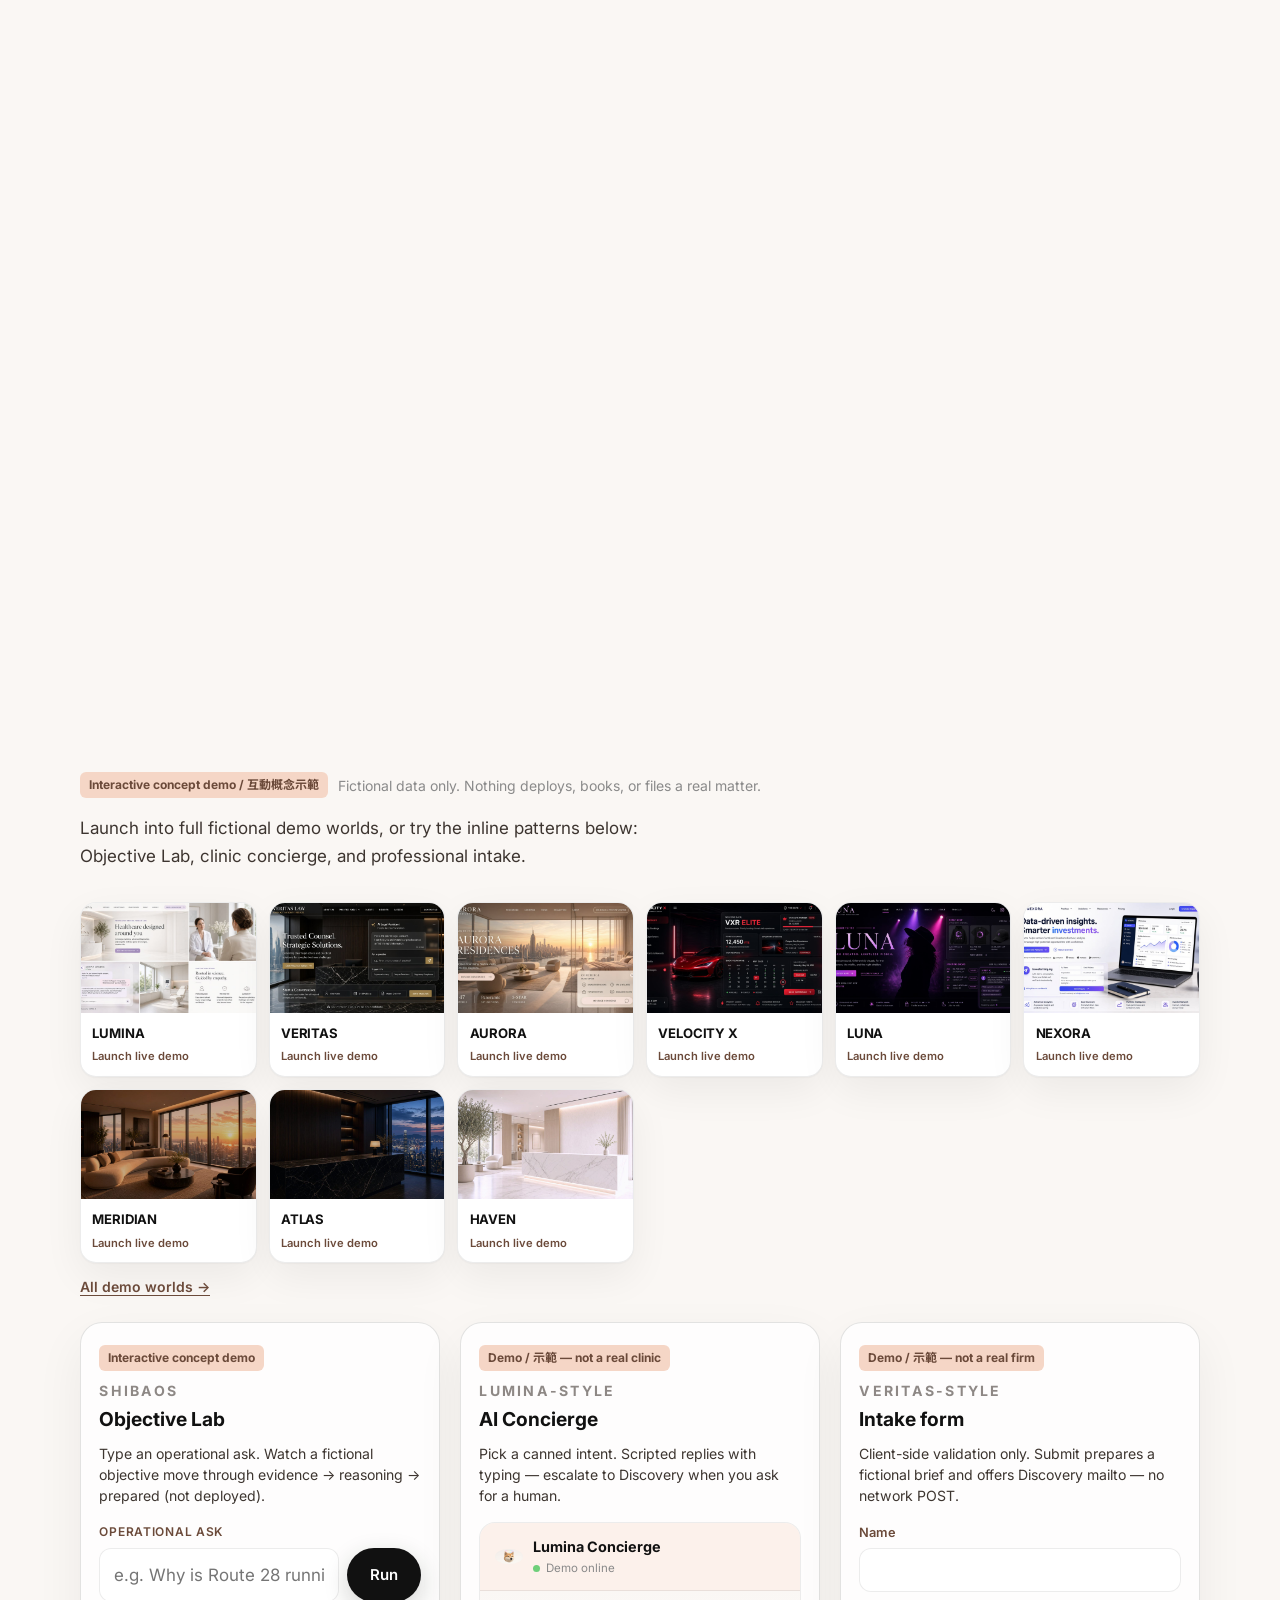
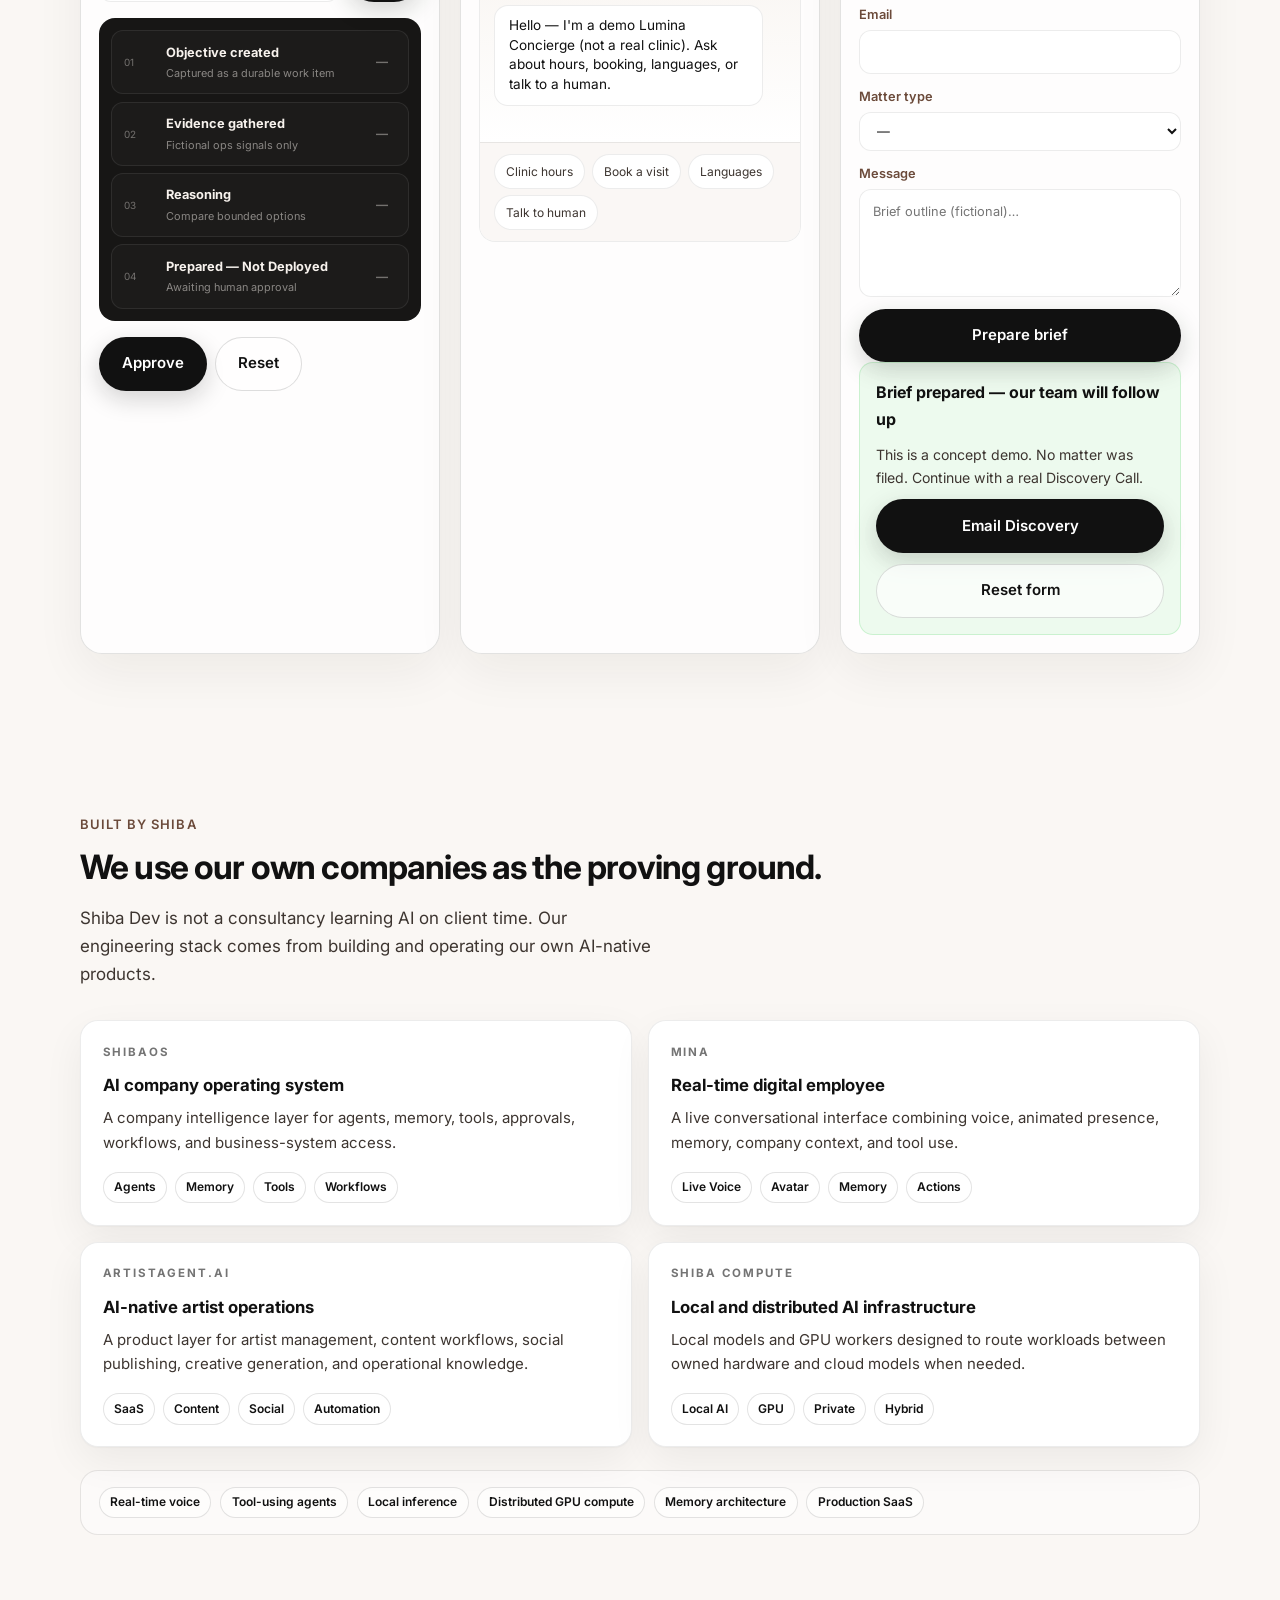
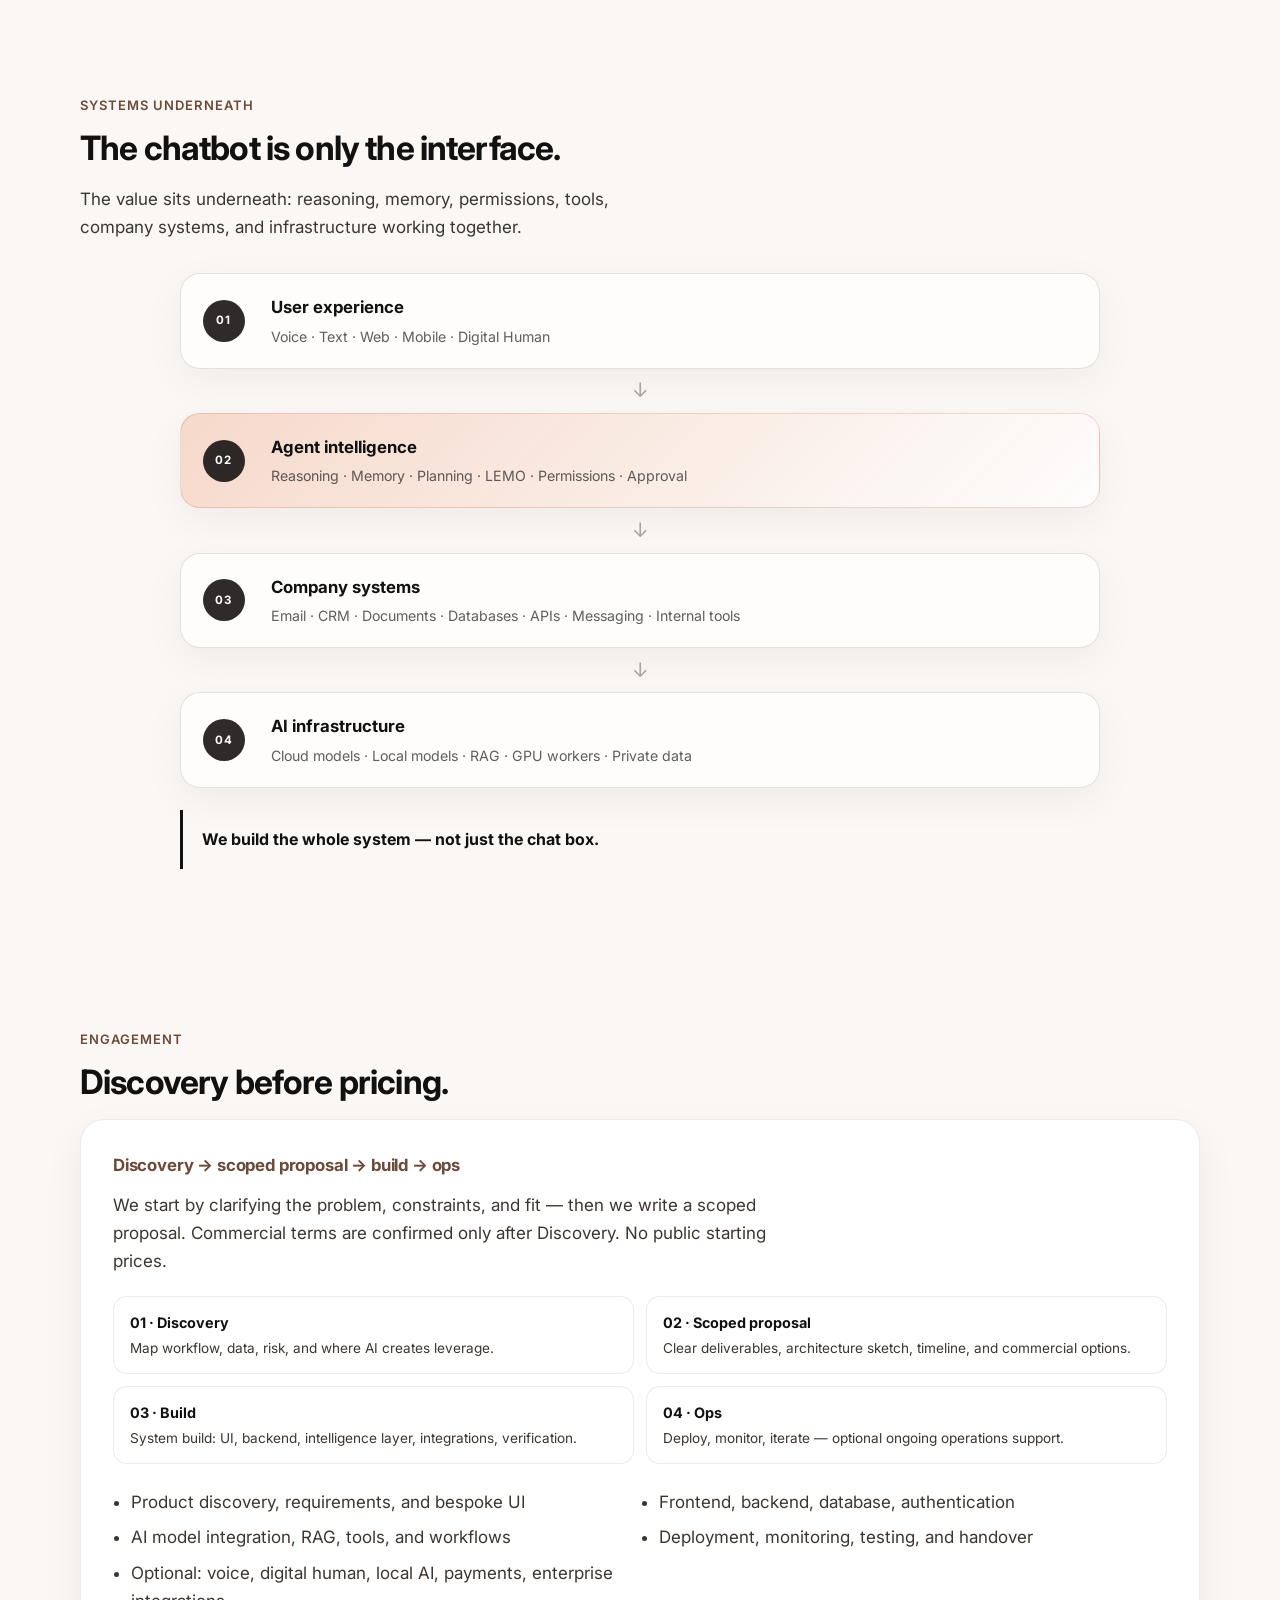
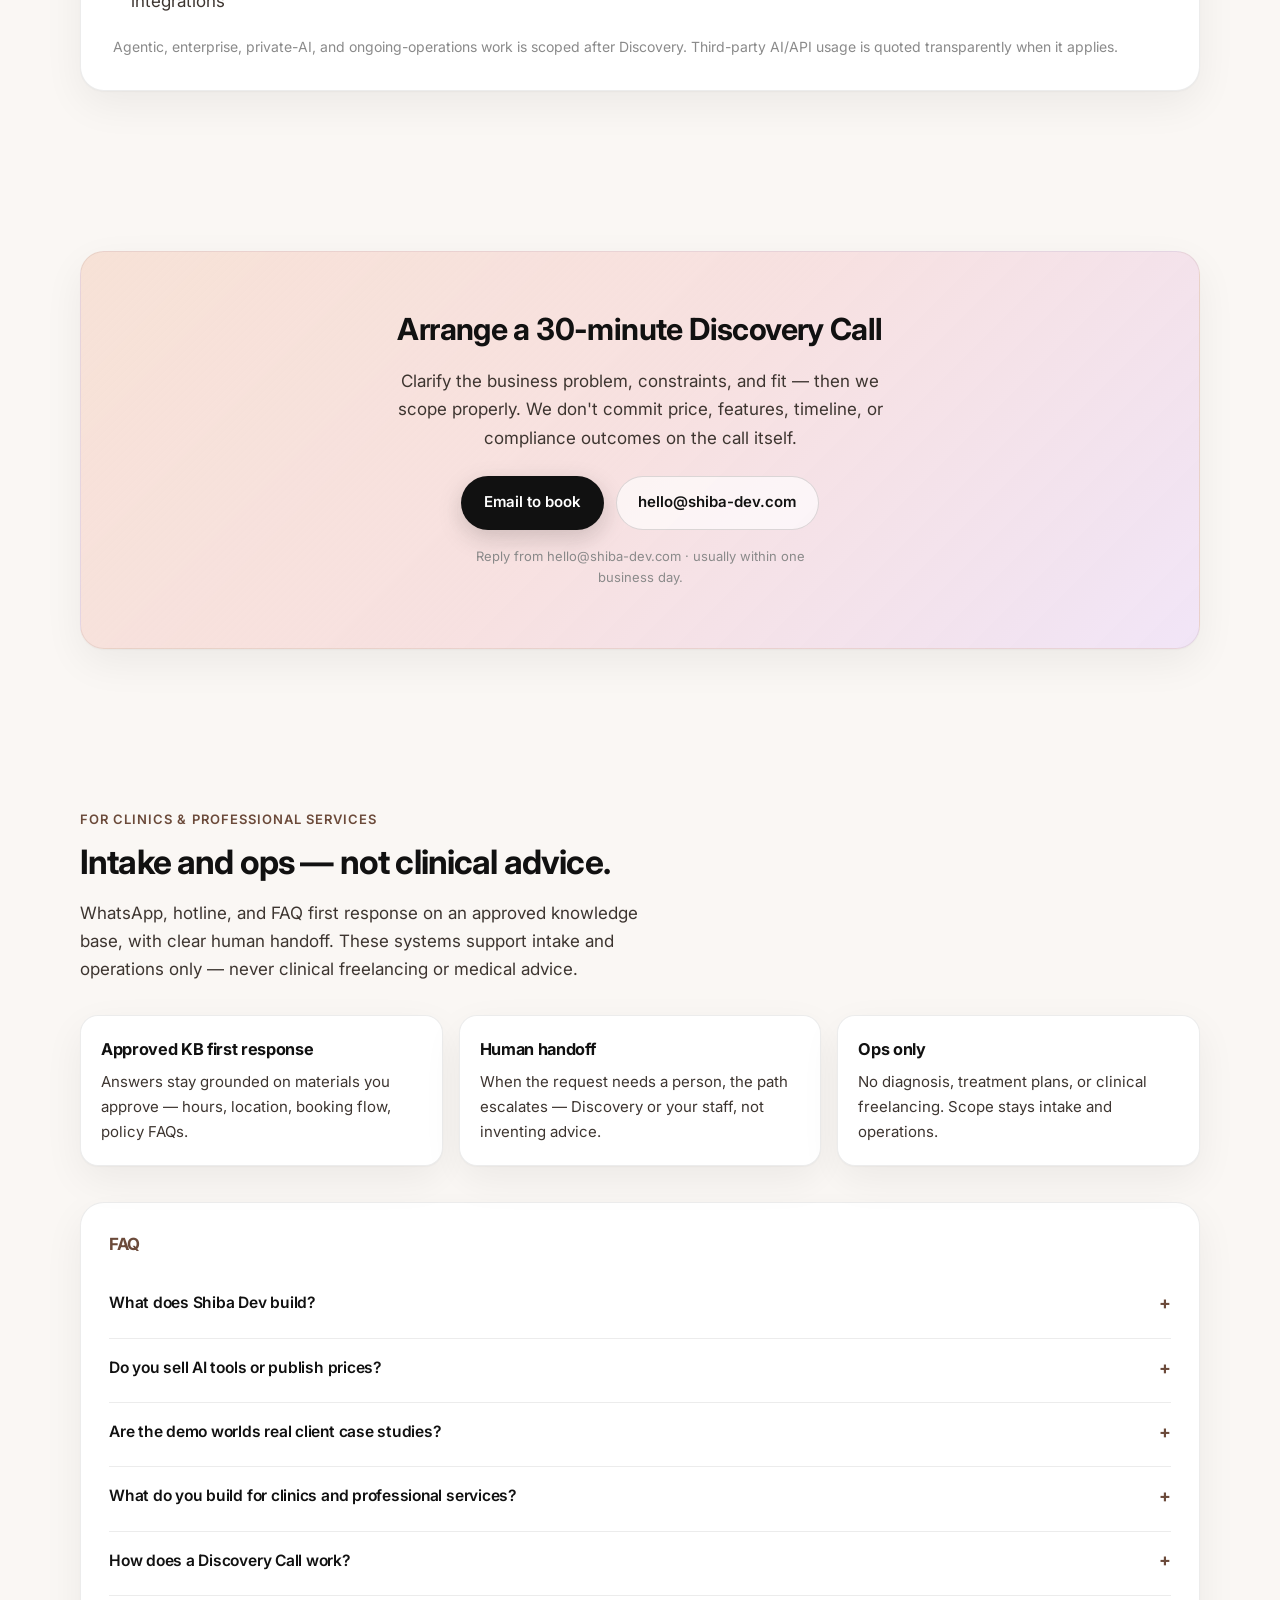
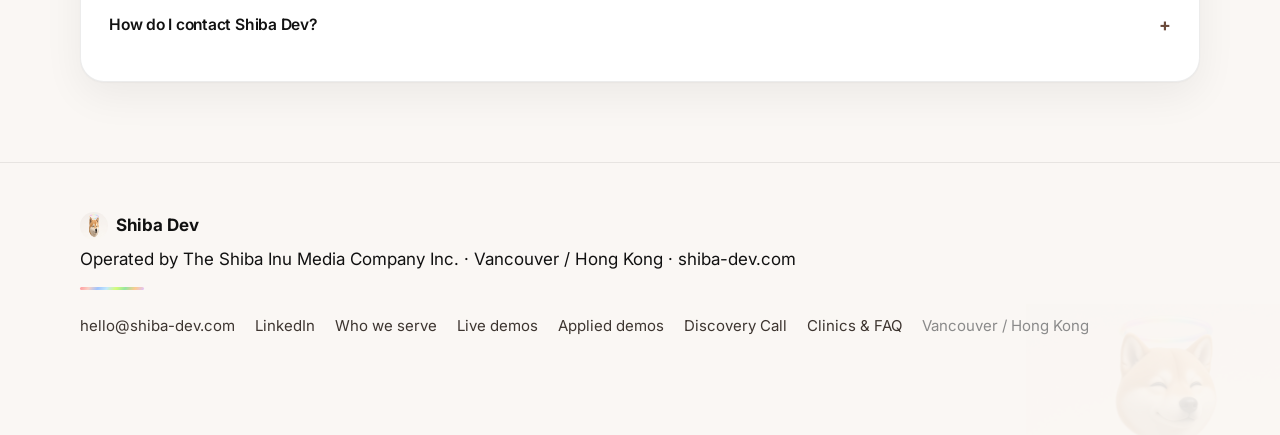
==== commit 959cb127: "Polish3: Meridian/Atlas/Haven demos, deepen Luna/Nexora, WebP Add three interactive ops demos, wire " ====
--- a/index.html
+++ b/index.html
@@ -7,7 +7,8 @@
   <meta name="description" content="Shiba Dev delivers operational intelligent systems — bilingual brand sites, multilingual digital reps on approved knowledge bases, and ArtistAgent.AI / ShibaOS builds. Contract arm of The Shiba Inu Media Company Inc. Arrange a 30-minute Discovery Call." />
   <meta name="theme-color" content="#F5D6C6" />
   <link rel="canonical" href="https://shiba-dev.com/" />
-  <link rel="icon" href="assets/shiba-favicon.png" type="image/png" />
+  <link rel="icon" href="assets/shiba-favicon.webp" type="image/webp" />
+  <link rel="alternate icon" href="assets/shiba-favicon.png" type="image/png" />
   <link rel="apple-touch-icon" href="assets/shiba-favicon.png" />
   <link rel="alternate" type="text/plain" title="llms.txt" href="https://shiba-dev.com/llms.txt" />
 
@@ -30,7 +31,7 @@
   <link rel="preconnect" href="https://fonts.googleapis.com" />
   <link rel="preconnect" href="https://fonts.gstatic.com" crossorigin />
   <link href="https://fonts.googleapis.com/css2?family=Inter:wght@400;500;600;700&family=Noto+Sans+TC:wght@400;500;700&display=swap" rel="stylesheet" />
-  <link rel="stylesheet" href="styles.css?v=polish2" />
+  <link rel="stylesheet" href="styles.css?v=polish3" />
 
   <style id="hero-overlay-critical">
     /* Desktop: copy overlays left white field of Mina banner */
@@ -345,7 +346,7 @@
   <header class="site-header">
     <div class="wrap header-inner">
       <a class="brand" href="#top" aria-label="Shiba Dev home">
-        <img src="assets/shiba-mark.png" alt="Shiba Dev" class="brand-mark" width="40" height="40" decoding="async" />
+        <picture><source srcset="assets/shiba-mark.webp" type="image/webp" /><img src="assets/shiba-mark.png" alt="Shiba Dev" class="brand-mark" width="40" height="40" decoding="async" /></picture>
         <span class="brand-text">Shiba Dev</span>
       </a>
 
@@ -732,8 +733,8 @@
           <span class="lang-zh">非真實客戶案例——僅作方向展示的虛構世界。</span>
         </p>
         <p class="section-intro lang-en reveal">
-          These fictional examples show how one underlying architecture can become a clinic assistant, legal intake layer,
-          property concierge, automotive platform, creator system, or investor portal. Every client build is custom.
+          These fictional examples show how one underlying architecture becomes clinic intake ops, professional desks,
+          hospitality guest routing, member platforms, creator ops, and investor pipelines. Every client build is custom.
         </p>
         <p class="section-intro lang-zh reveal">
           點選示範世界，展開寫實模擬畫面，並觀看腳本化 AI 禮賓回覆。每個真實項目均客製設計。
@@ -848,12 +849,66 @@
               <span class="lang-zh">點擊預覽 →</span>
             </a>
           </div>
+          <div class="demo-card-shell tilt-target" data-example="meridian" data-tilt>
+            <button type="button" class="demo-card" role="tab" id="tab-meridian" data-example="meridian" aria-controls="demo-stage" aria-selected="false" tabindex="-1">
+              <span class="demo-badge">Demo</span>
+              <picture>
+          <source srcset="assets/demo-meridian.webp" type="image/webp" />
+                <source srcset="assets/demo-meridian.jpg" type="image/jpeg" />
+                <img src="assets/demo-meridian.jpg" alt="MERIDIAN hotel ops demo world" width="640" height="400" loading="lazy" decoding="async" />
+              </picture>
+              <span class="demo-meta">
+                <span class="tab-num">07 · Hotel ops</span>
+                <span class="tab-name">MERIDIAN</span>
+              </span>
+            </button>
+            <a class="demo-preview-cta" href="/demos/meridian/">
+              <span class="lang-en">Click to preview →</span>
+              <span class="lang-zh">點擊預覽 →</span>
+            </a>
+          </div>
+          <div class="demo-card-shell tilt-target" data-example="atlas" data-tilt>
+            <button type="button" class="demo-card" role="tab" id="tab-atlas" data-example="atlas" aria-controls="demo-stage" aria-selected="false" tabindex="-1">
+              <span class="demo-badge">Demo</span>
+              <picture>
+          <source srcset="assets/demo-atlas.webp" type="image/webp" />
+                <source srcset="assets/demo-atlas.jpg" type="image/jpeg" />
+                <img src="assets/demo-atlas.jpg" alt="ATLAS Advisory demo world" width="640" height="400" loading="lazy" decoding="async" />
+              </picture>
+              <span class="demo-meta">
+                <span class="tab-num">08 · Consulting</span>
+                <span class="tab-name">ATLAS</span>
+              </span>
+            </button>
+            <a class="demo-preview-cta" href="/demos/atlas/">
+              <span class="lang-en">Click to preview →</span>
+              <span class="lang-zh">點擊預覽 →</span>
+            </a>
+          </div>
+          <div class="demo-card-shell tilt-target" data-example="haven" data-tilt>
+            <button type="button" class="demo-card" role="tab" id="tab-haven" data-example="haven" aria-controls="demo-stage" aria-selected="false" tabindex="-1">
+              <span class="demo-badge">Demo</span>
+              <picture>
+          <source srcset="assets/demo-haven.webp" type="image/webp" />
+                <source srcset="assets/demo-haven.jpg" type="image/jpeg" />
+                <img src="assets/demo-haven.jpg" alt="HAVEN Clinic ops demo world" width="640" height="400" loading="lazy" decoding="async" />
+              </picture>
+              <span class="demo-meta">
+                <span class="tab-num">09 · Clinic ops</span>
+                <span class="tab-name">HAVEN</span>
+              </span>
+            </button>
+            <a class="demo-preview-cta" href="/demos/haven/">
+              <span class="lang-en">Click to preview →</span>
+              <span class="lang-zh">點擊預覽 →</span>
+            </a>
+          </div>
         </div>
 
         <div class="demo-stage reveal" id="demo-stage" role="tabpanel" aria-labelledby="tab-lumina">
           <div class="demo-stage-visual">
             <picture>
-          <source srcset="assets/demo-lumina.webp" type="image/webp" />
+          <source id="stage-webp" srcset="assets/demo-lumina.webp" type="image/webp" />
               <source id="stage-source" srcset="assets/demo-lumina.jpg" type="image/jpeg" />
               <img id="stage-img" src="assets/demo-lumina.png" alt="LUMINA demo — photoreal mockup" width="1200" height="750" loading="lazy" decoding="async" />
             </picture>
@@ -863,8 +918,8 @@
             <div class="stage-info">
               <p class="stage-cat" id="stage-cat">Healthcare · 私人診所</p>
               <h3 id="stage-name">LUMINA</h3>
-              <p class="stage-blurb lang-en" id="stage-blurb-en">Private clinic · multilingual site + Lumina AI Concierge</p>
-              <p class="stage-blurb lang-zh" id="stage-blurb-zh">私人診所 · 多語言網站 + Lumina AI Concierge</p>
+              <p class="stage-blurb lang-en" id="stage-blurb-en">Clinic brand + intake concierge · human handoff</p>
+              <p class="stage-blurb lang-zh" id="stage-blurb-zh">診所品牌 + Intake 禮賓 · 真人接手</p>
               <div class="stage-launch">
                 <a class="btn btn-primary" id="stage-launch" href="/demos/lumina/">
                   <span class="lang-en">Launch live demo</span>
@@ -940,6 +995,18 @@
           <a class="world-launch-tile" href="/demos/nexora/">
             <img src="assets/demo-nexora.jpg" alt="NEXORA fictional investor demo" width="320" height="200" loading="lazy" />
             <span class="wlt-meta"><strong>NEXORA</strong><small class="lang-en">Launch live demo</small><small class="lang-zh">進入互動示範</small></span>
+          </a>
+          <a class="world-launch-tile" href="/demos/meridian/">
+            <img src="assets/demo-meridian.jpg" alt="MERIDIAN fictional hotel ops demo" width="320" height="200" loading="lazy" />
+            <span class="wlt-meta"><strong>MERIDIAN</strong><small class="lang-en">Launch live demo</small><small class="lang-zh">進入互動示範</small></span>
+          </a>
+          <a class="world-launch-tile" href="/demos/atlas/">
+            <img src="assets/demo-atlas.jpg" alt="ATLAS fictional consulting desk demo" width="320" height="200" loading="lazy" />
+            <span class="wlt-meta"><strong>ATLAS</strong><small class="lang-en">Launch live demo</small><small class="lang-zh">進入互動示範</small></span>
+          </a>
+          <a class="world-launch-tile" href="/demos/haven/">
+            <img src="assets/demo-haven.jpg" alt="HAVEN fictional clinic ops demo" width="320" height="200" loading="lazy" />
+            <span class="wlt-meta"><strong>HAVEN</strong><small class="lang-en">Launch live demo</small><small class="lang-zh">進入互動示範</small></span>
           </a>
         </div>
         <p class="demo-note reveal" style="margin-top:0.75rem">
@@ -1460,7 +1527,7 @@
   </div>
 
   <!-- GA4 consent-gated; loads only after Accept -->
-  <script src="assets/analytics.js?v=polish2" defer data-measurement-id="G-YZ3KBSHPJV"></script>
-  <script src="app.js?v=polish2" defer></script>
+  <script src="assets/analytics.js?v=polish3" defer data-measurement-id="G-YZ3KBSHPJV"></script>
+  <script src="app.js?v=polish3" defer></script>
 </body>
 </html>
